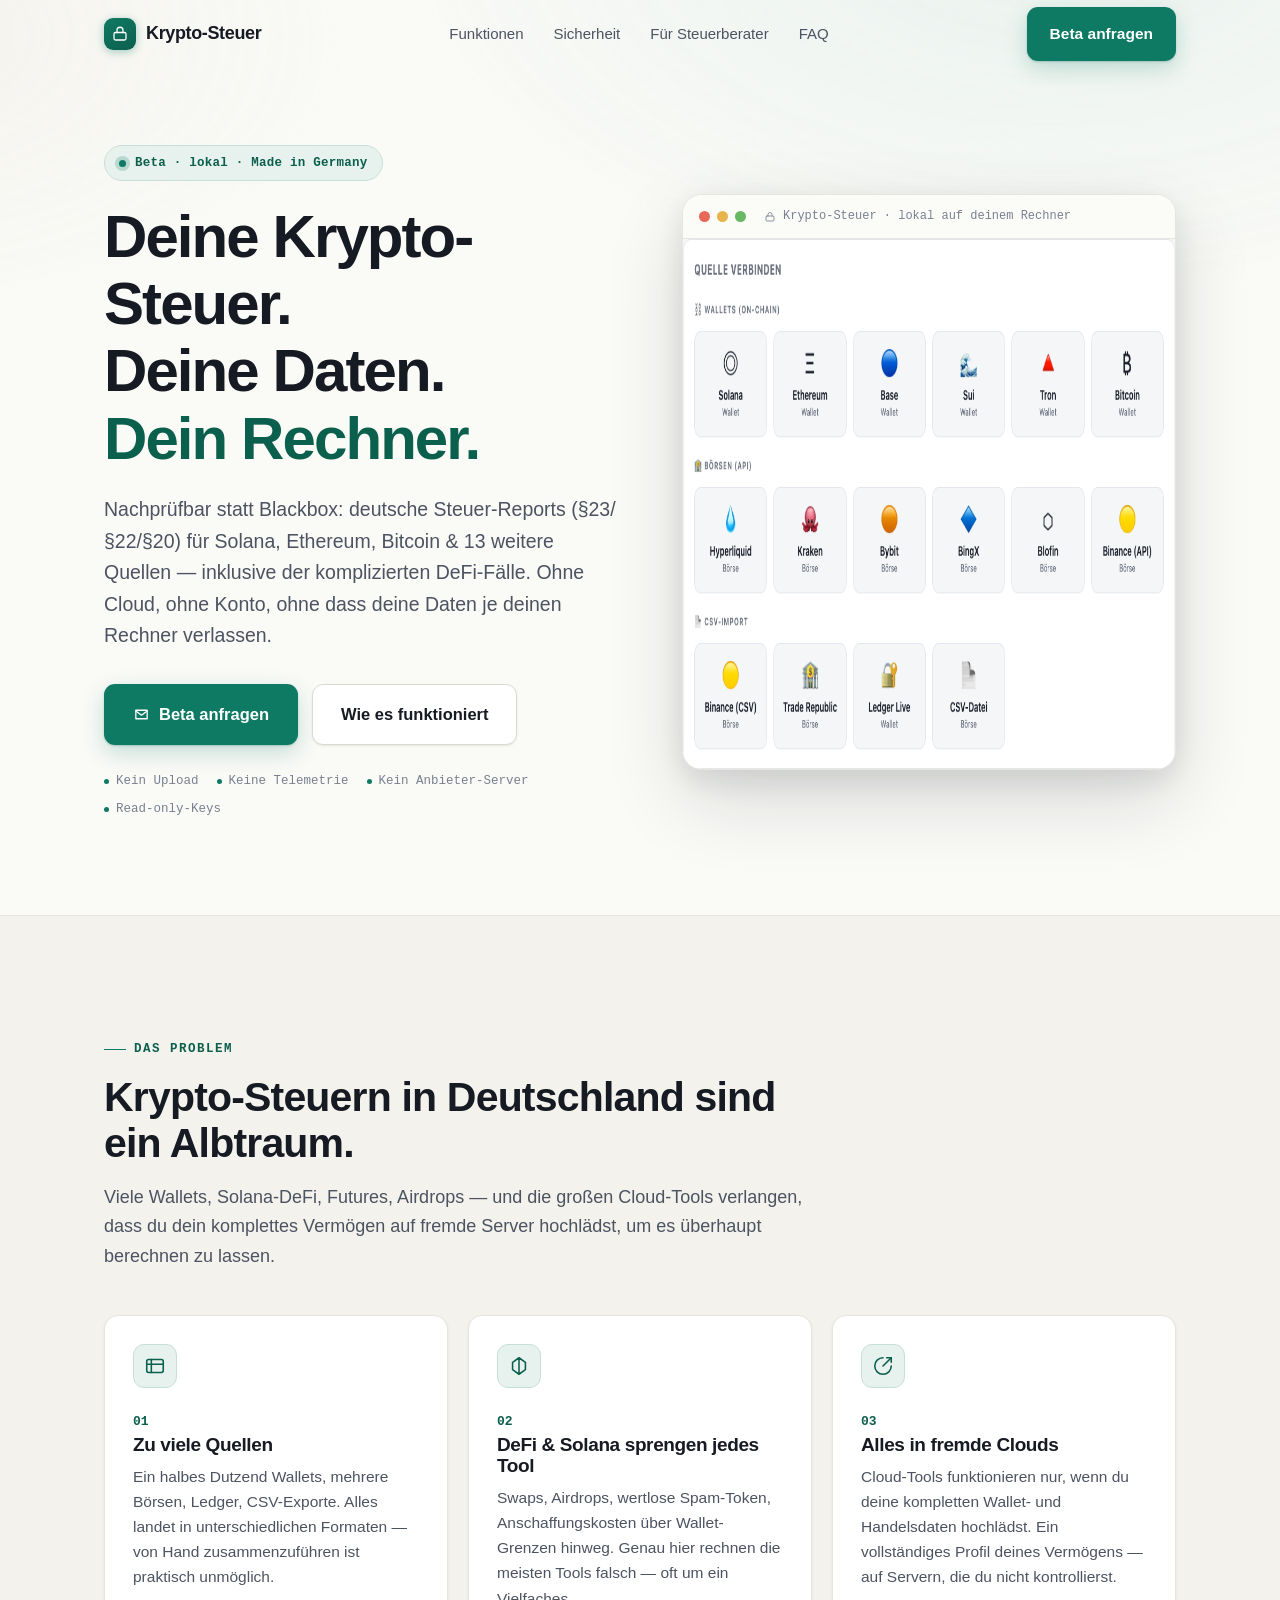
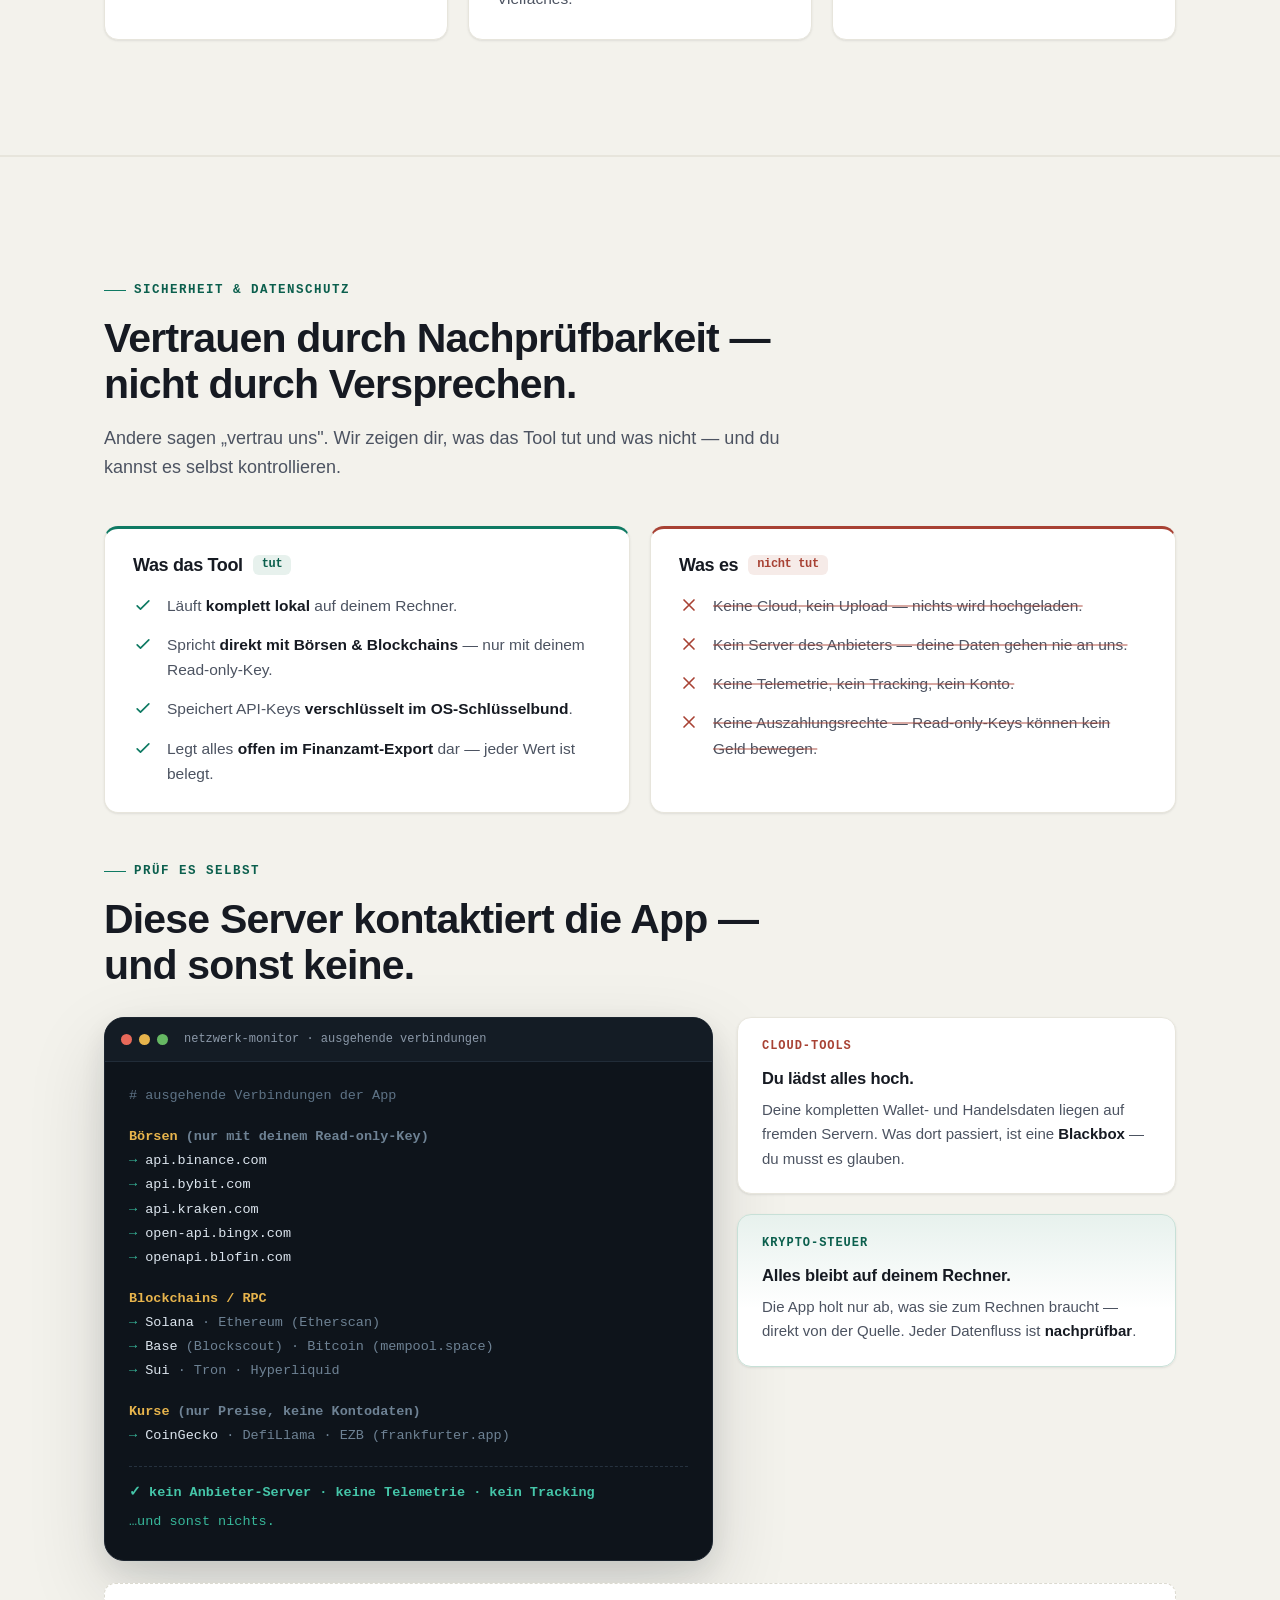
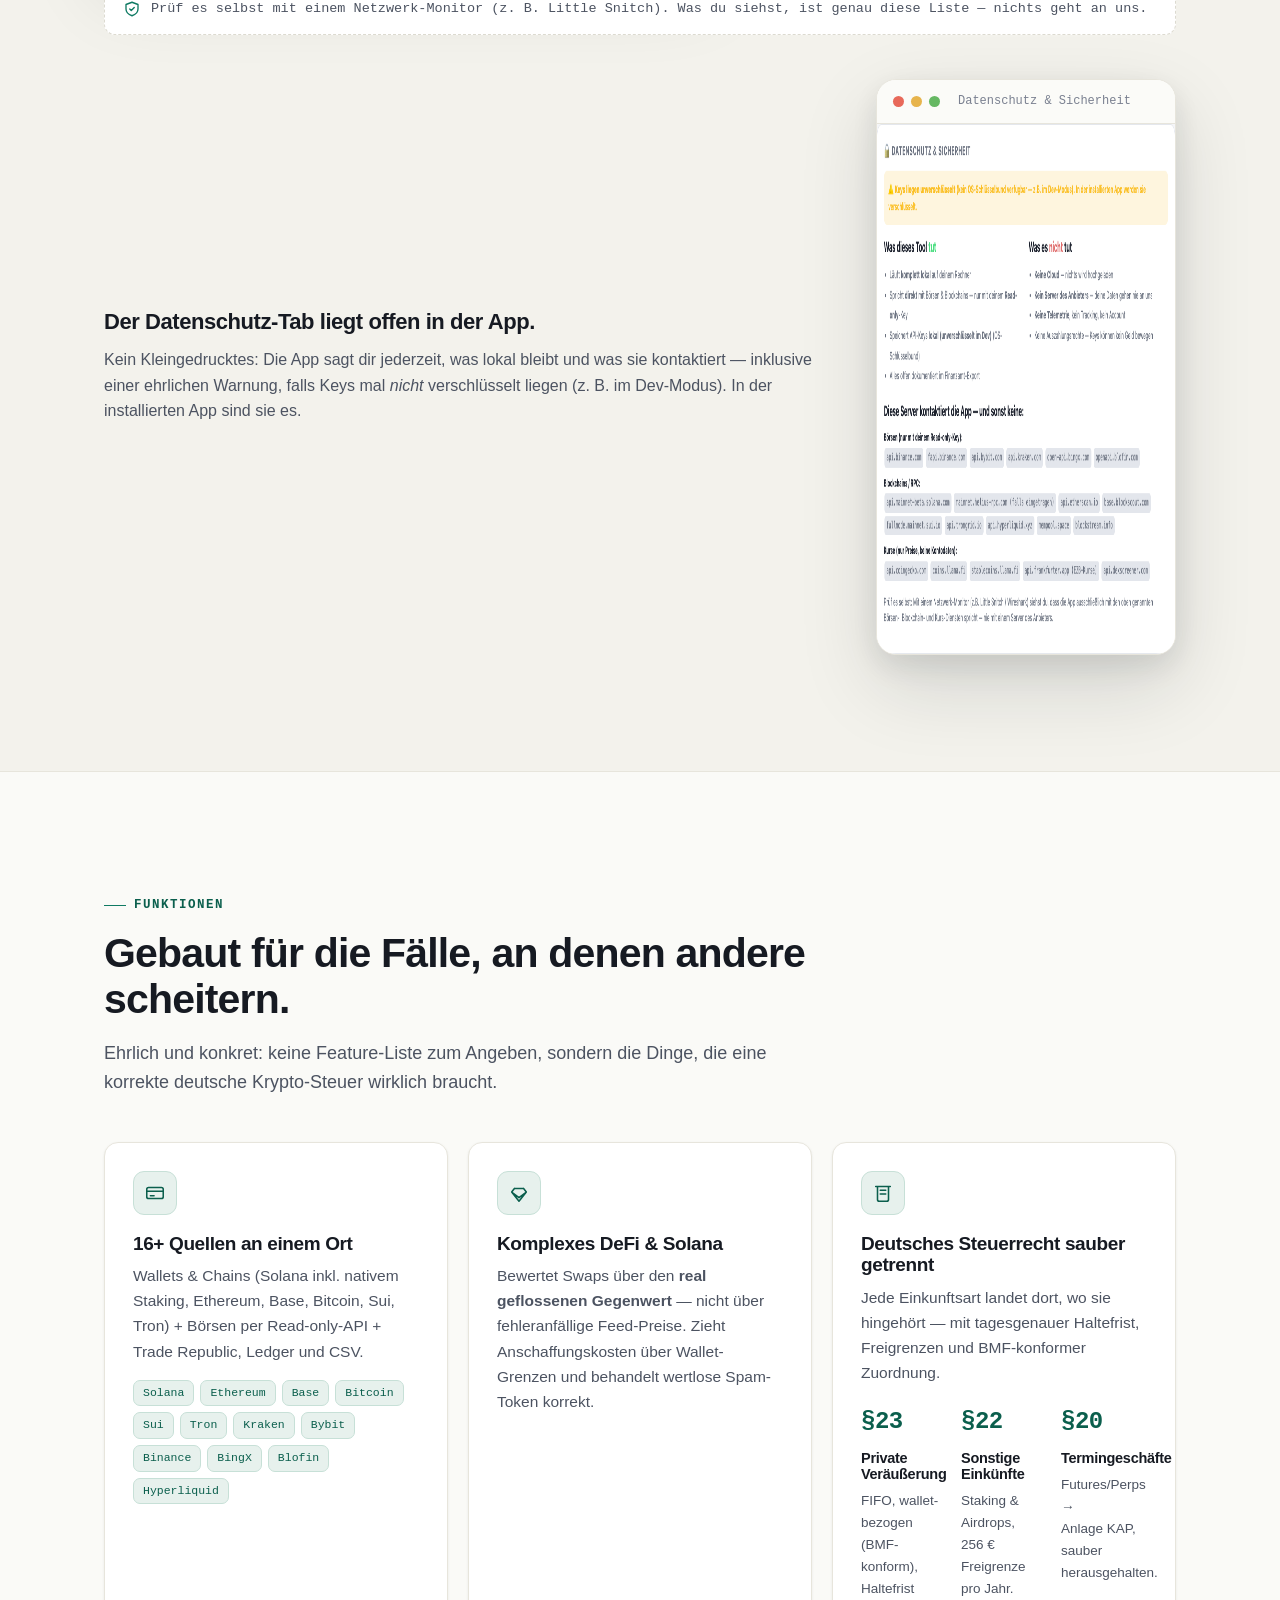
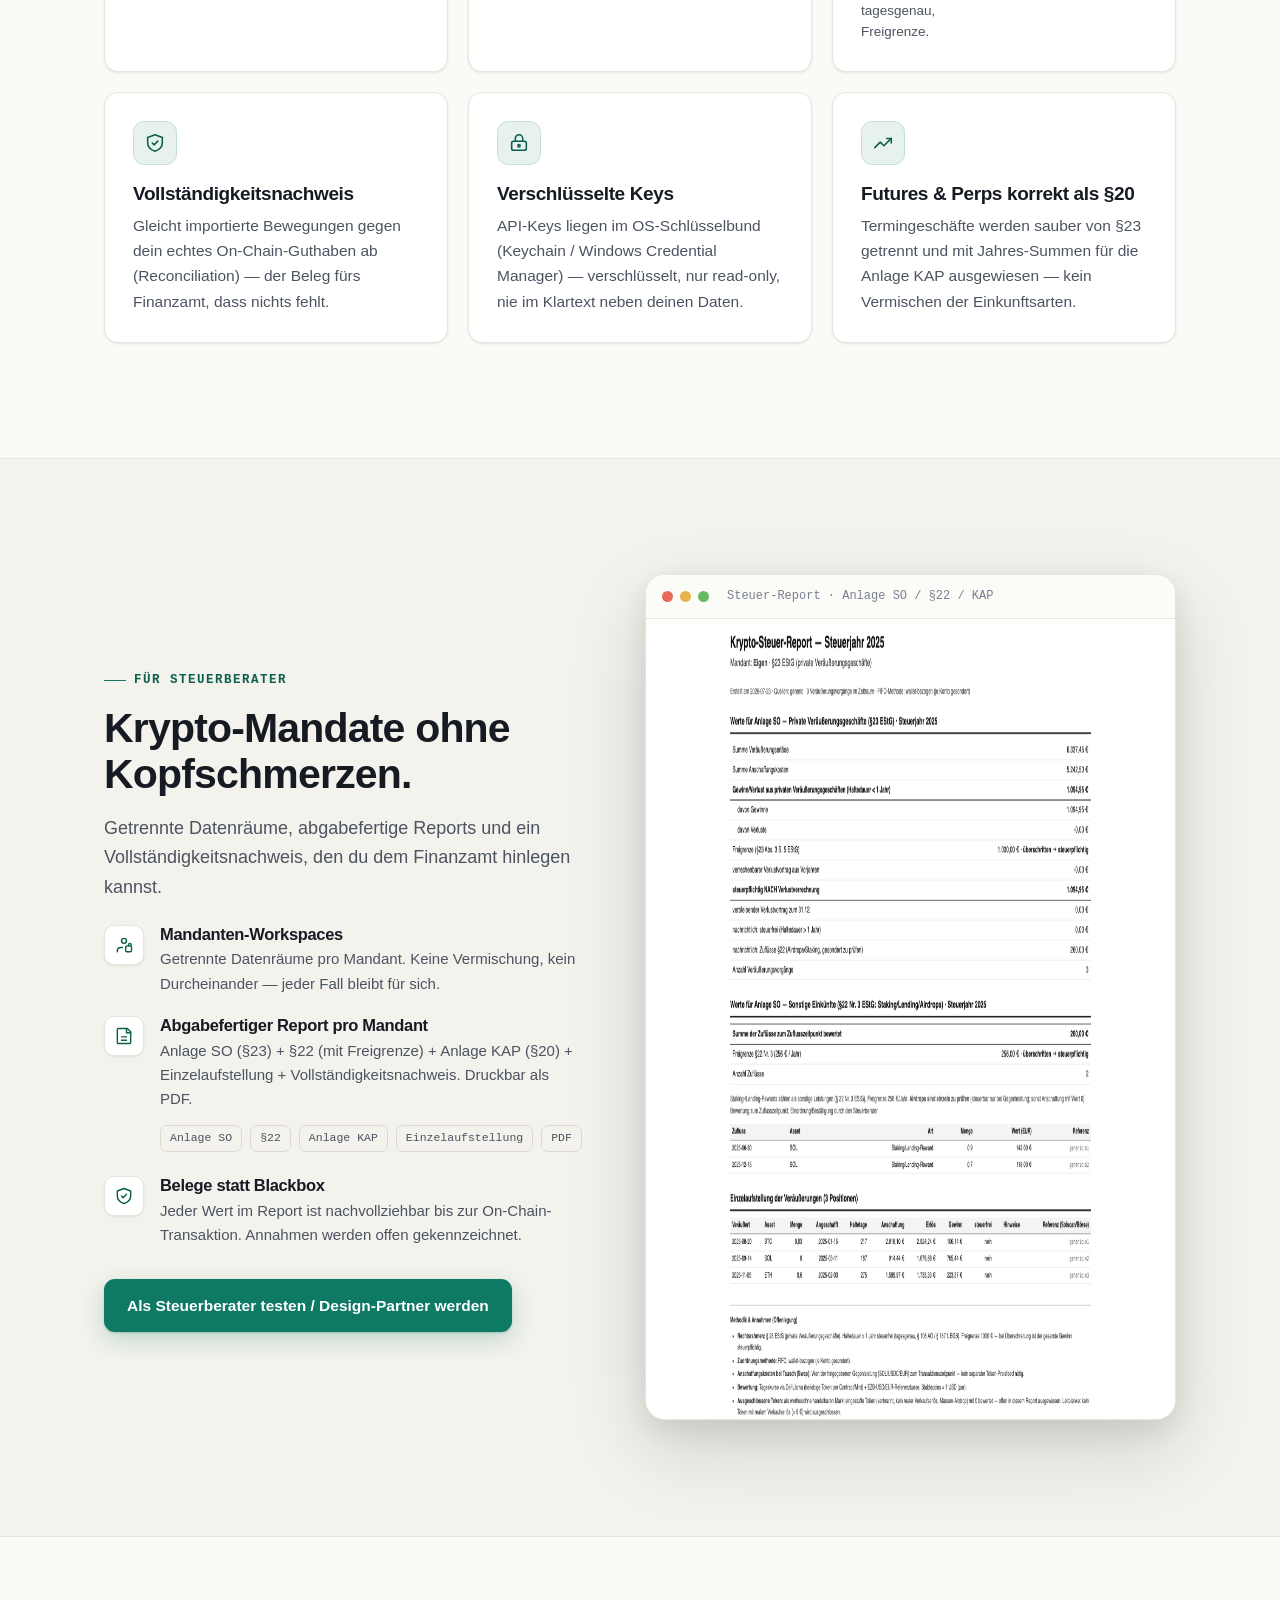
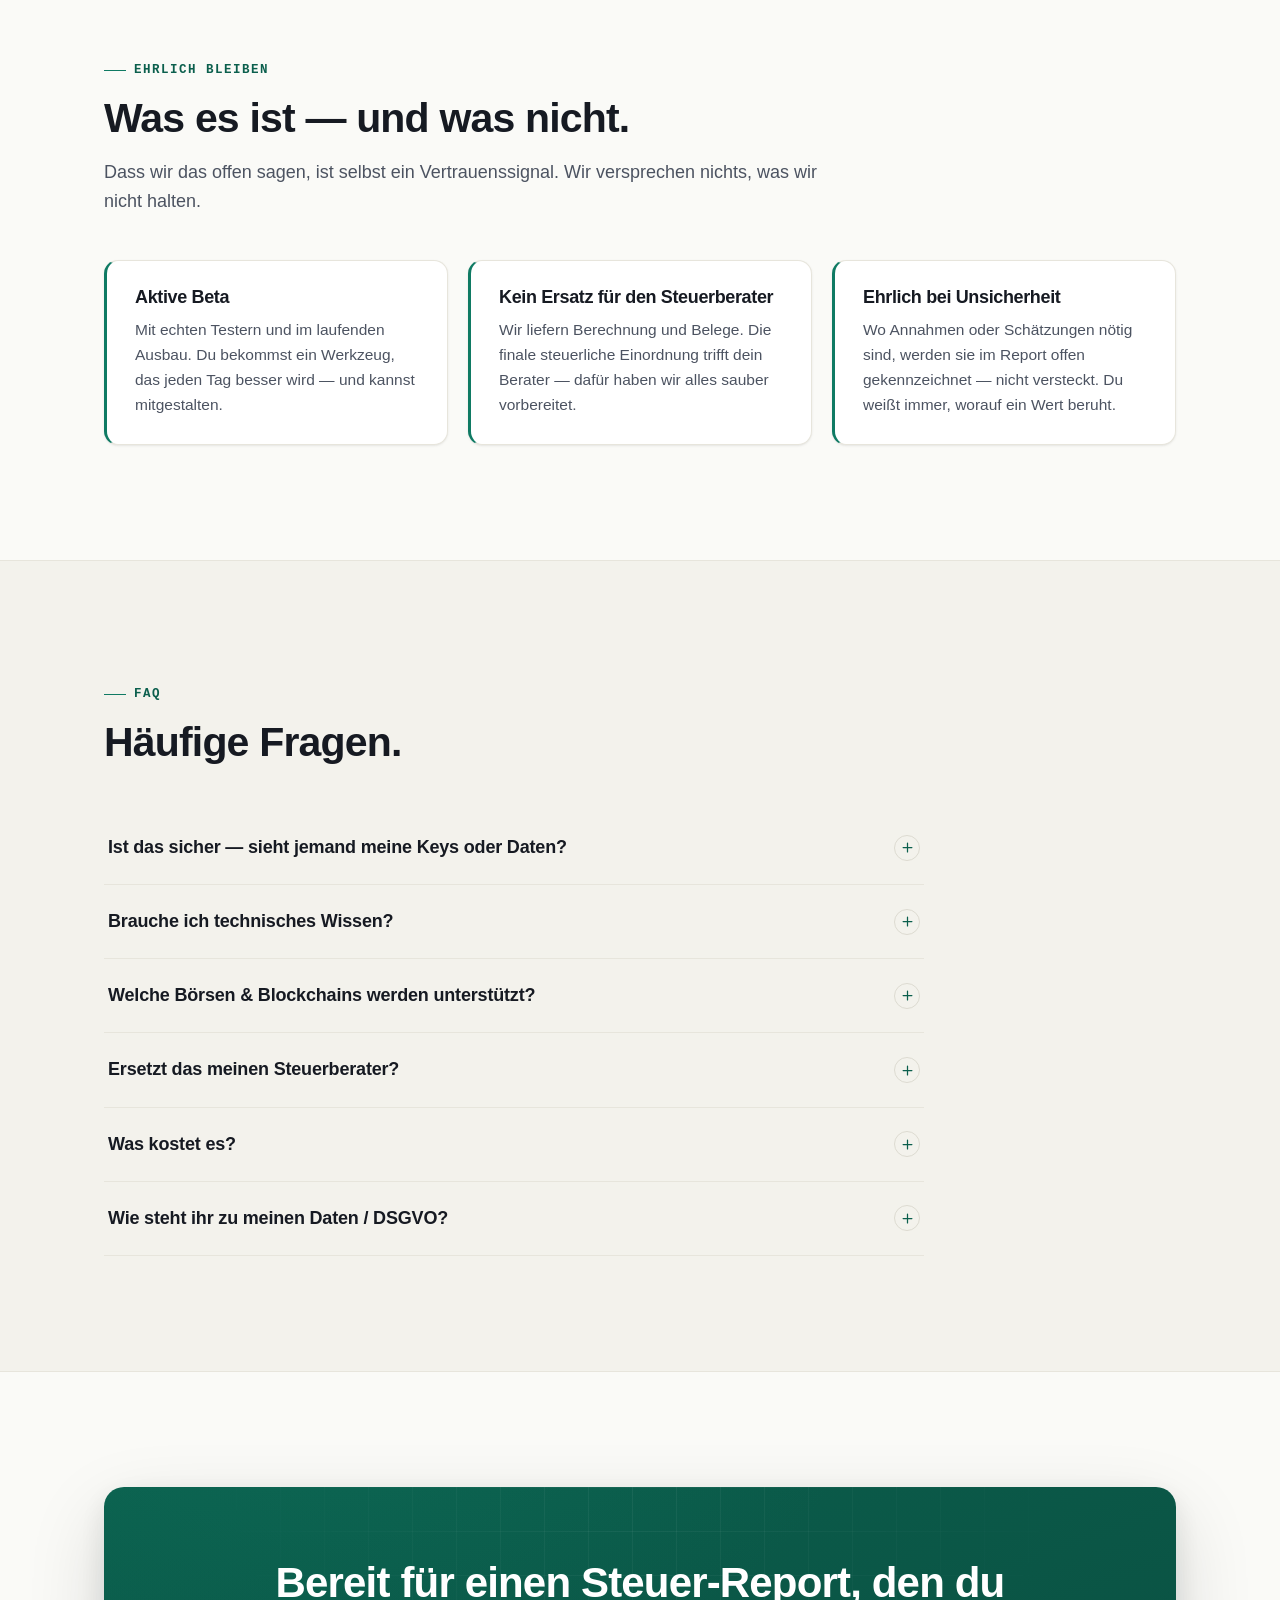
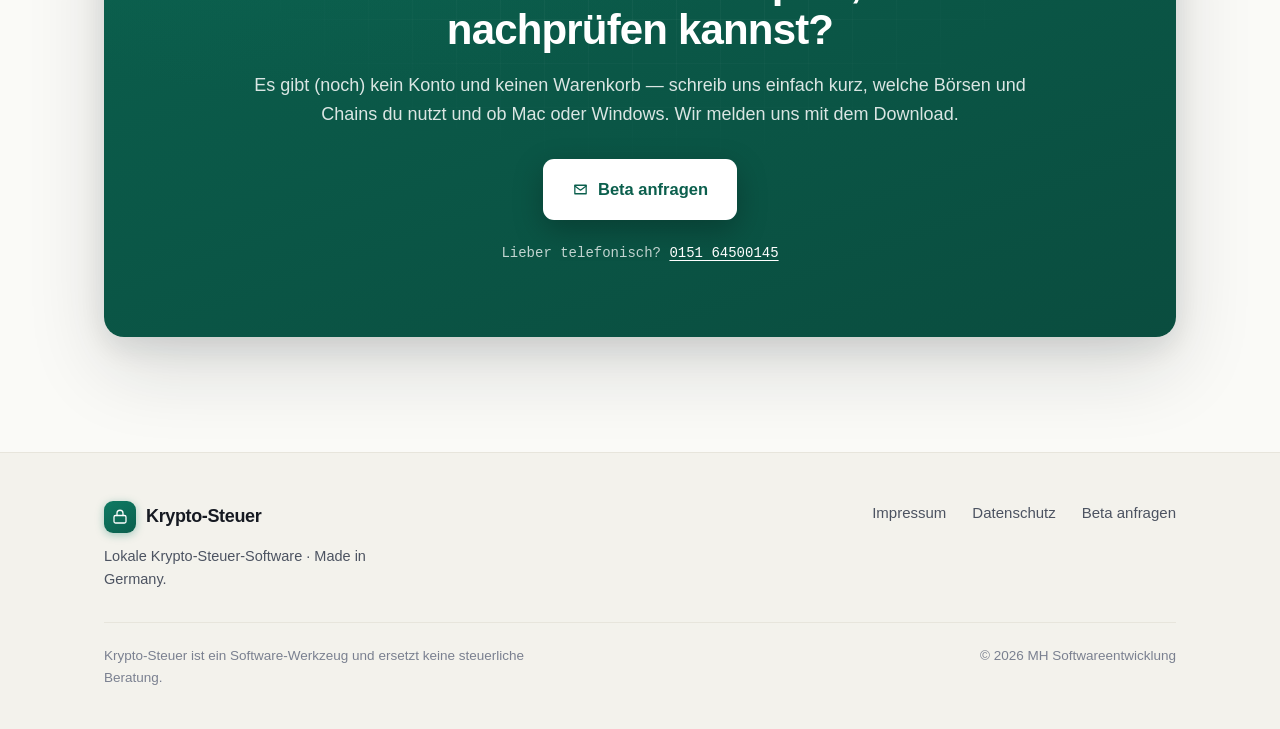
==== index.html @ 1109e45a "Domain, Rechtstexte, Copy und Screenshots finalisiert - Domain meine-kryptosteuer.de ueberall einget" ====
<!DOCTYPE html>
<!-- TODO: meine-kryptosteuer.de überall durch echte Domain ersetzen (canonical, og:url, sitemap.xml) -->
<html lang="de">
<head>
<meta charset="UTF-8">
<meta name="viewport" content="width=device-width, initial-scale=1">
<title>Krypto-Steuer – Lokale Krypto-Steuer-Software für Deutschland (§23/§22/§20)</title>
<meta name="description" content="Lokale Krypto-Steuer-Software für Deutschland: §23/§22/§20 EStG für Solana, Ethereum, Bitcoin & DeFi. Ohne Cloud, ohne Konto – deine Daten bleiben auf dem Rechner.">
<meta name="robots" content="index,follow">
<meta name="color-scheme" content="light dark">
<link rel="canonical" href="https://meine-kryptosteuer.de/">

<!-- Open Graph -->
<meta property="og:type" content="website">
<meta property="og:site_name" content="Krypto-Steuer">
<meta property="og:title" content="Krypto-Steuer – Lokale Krypto-Steuer-Software für Deutschland (§23/§22/§20)">
<meta property="og:description" content="Deutsche Krypto-Steuer-Reports (§23/§22/§20) für Solana, Ethereum, Bitcoin & DeFi – lokal auf deinem Rechner, ohne Cloud, ohne Konto, nachprüfbar.">
<meta property="og:locale" content="de_DE">
<meta property="og:url" content="https://meine-kryptosteuer.de/">
<meta property="og:image" content="https://meine-kryptosteuer.de/assets/og-image.png">
<meta property="og:image:width" content="1200">
<meta property="og:image:height" content="630">
<meta property="og:image:alt" content="Krypto-Steuer – lokale Krypto-Steuer-Software für Deutschland">

<!-- Twitter Card -->
<meta name="twitter:card" content="summary_large_image">
<meta name="twitter:title" content="Krypto-Steuer – Lokale Krypto-Steuer-Software für Deutschland (§23/§22/§20)">
<meta name="twitter:description" content="Deutsche Krypto-Steuer-Reports (§23/§22/§20) für Solana, Ethereum, Bitcoin & DeFi – lokal, ohne Cloud, ohne Konto, nachprüfbar.">
<meta name="twitter:image" content="https://meine-kryptosteuer.de/assets/og-image.png">

<link rel="stylesheet" href="assets/site.css">
<link rel="icon" href="data:image/svg+xml,%3Csvg xmlns='http://www.w3.org/2000/svg' viewBox='0 0 24 24'%3E%3Crect width='24' height='24' rx='6' fill='%230F7A63'/%3E%3Cpath d='M8 11V9a4 4 0 018 0v2m-9 0h10v6a1 1 0 01-1 1H8a1 1 0 01-1-1z' fill='none' stroke='white' stroke-width='1.6' stroke-linecap='round' stroke-linejoin='round'/%3E%3C/svg%3E">

<!-- JSON-LD: SoftwareApplication -->
<script type="application/ld+json">
{
  "@context": "https://schema.org",
  "@type": "SoftwareApplication",
  "name": "Krypto-Steuer",
  "applicationCategory": "FinanceApplication",
  "operatingSystem": "macOS, Windows",
  "description": "Lokale Krypto-Steuer-Software für Deutschland: erstellt Steuer-Reports nach §23/§22/§20 EStG für Solana, Ethereum, Bitcoin und weitere Quellen inklusive DeFi. Läuft komplett lokal, ohne Cloud und ohne Konto.",
  "offers": {
    "@type": "Offer",
    "price": "0",
    "priceCurrency": "EUR",
    "description": "Kostenlose Beta"
  },
  "featureList": [
    "16+ Quellen: Solana, Ethereum, Base, Bitcoin, Sui, Tron, Hyperliquid, Kraken, Bybit, Binance, BingX, Blofin, Trade Republic, Ledger, CSV",
    "Deutsche Steuer-Reports nach §23, §22 und §20 EStG",
    "Komplexes DeFi & Solana: Swaps über realen Gegenwert, Anschaffungskosten über Wallet-Grenzen",
    "Vollständigkeitsnachweis durch On-Chain-Reconciliation",
    "API-Keys verschlüsselt im OS-Schlüsselbund, nur Read-only",
    "Läuft komplett lokal, ohne Cloud, ohne Telemetrie, ohne Tracking"
  ]
}
</script>

<!-- JSON-LD: Organization -->
<script type="application/ld+json">
{
  "@context": "https://schema.org",
  "@type": "Organization",
  "name": "MH Softwareentwicklung",
  "url": "https://meine-kryptosteuer.de/",
  "founder": {
    "@type": "Person",
    "name": "Maik Hartmann-Erdt"
  },
  "address": {
    "@type": "PostalAddress",
    "streetAddress": "Am Kirchberg 7",
    "postalCode": "85293",
    "addressLocality": "Reichertshausen",
    "addressCountry": "DE"
  }
}
</script>

<!-- JSON-LD: FAQPage (spiegelt die sichtbaren FAQ) -->
<script type="application/ld+json">
{
  "@context": "https://schema.org",
  "@type": "FAQPage",
  "mainEntity": [
    {
      "@type": "Question",
      "name": "Ist das sicher — sieht jemand meine Keys oder Daten?",
      "acceptedAnswer": {
        "@type": "Answer",
        "text": "Nein. Alles läuft lokal auf deinem Rechner. API-Keys werden verschlüsselt im OS-Schlüsselbund gespeichert und sind read-only — sie können kein Geld bewegen. Es gibt keinen Anbieter-Server, an den etwas ginge. Du kannst das jederzeit mit einem Netzwerk-Monitor selbst überprüfen."
      }
    },
    {
      "@type": "Question",
      "name": "Brauche ich technisches Wissen?",
      "acceptedAnswer": {
        "@type": "Answer",
        "text": "Nein. Du trägst deine Wallet-Adresse bzw. einen Read-only-API-Key ein — den Rest macht die App: importieren, zuordnen, den deutschen Report berechnen."
      }
    },
    {
      "@type": "Question",
      "name": "Welche Börsen & Blockchains werden unterstützt?",
      "acceptedAnswer": {
        "@type": "Answer",
        "text": "Blockchains: Solana (inkl. nativem Staking), Ethereum, Base, Bitcoin, Sui, Tron, Hyperliquid. Börsen (read-only API): Kraken, Bybit, Binance, BingX, Blofin, Hyperliquid. Dazu Trade Republic, Ledger und CSV-Import. Kurse: CoinGecko, DefiLlama, EZB."
      }
    },
    {
      "@type": "Question",
      "name": "Ersetzt das meinen Steuerberater?",
      "acceptedAnswer": {
        "@type": "Answer",
        "text": "Nein. Krypto-Steuer liefert die Berechnung und die Belege dafür. Die finale steuerliche Einordnung trifft dein Steuerberater — die Reports sind so aufbereitet, dass er direkt damit arbeiten kann."
      }
    },
    {
      "@type": "Question",
      "name": "Was kostet es?",
      "acceptedAnswer": {
        "@type": "Answer",
        "text": "Aktuell ist es eine kostenlose Beta für Tester. Ein faires Preismodell folgt — Beta-Tester informieren wir rechtzeitig und fair."
      }
    },
    {
      "@type": "Question",
      "name": "Wie steht ihr zu meinen Daten / DSGVO?",
      "acceptedAnswer": {
        "@type": "Answer",
        "text": "Deine Daten bleiben lokal — es gibt keinen Upload. Auch diese Website ist bewusst datensparsam: keine Cookies, keine externen Schriften/Skripte, kein Tracking. Details in der Datenschutzerklärung."
      }
    }
  ]
}
</script>
</head>
<body>

<!-- ===================== NAV ===================== -->
<header class="nav" id="top">
  <div class="wrap nav-inner">
    <a class="brand" href="#top" aria-label="Krypto-Steuer Startseite">
      <span class="brand-mark" aria-hidden="true">
        <svg viewBox="0 0 24 24" fill="none" stroke="currentColor" stroke-width="1.7" stroke-linecap="round" stroke-linejoin="round"><rect x="4" y="10" width="16" height="10" rx="2"/><path d="M8 10V7a4 4 0 0 1 8 0v3"/></svg>
      </span>
      Krypto-Steuer
    </a>

    <nav aria-label="Hauptnavigation">
      <ul class="nav-links">
        <li><a href="#funktionen">Funktionen</a></li>
        <li><a href="#sicherheit">Sicherheit</a></li>
        <li><a href="#steuerberater">Für Steuerberater</a></li>
        <li><a href="#faq">FAQ</a></li>
      </ul>
    </nav>

    <a class="btn btn-primary nav-cta desk" href="#kontakt">Beta anfragen</a>

    <button class="nav-toggle" aria-label="Menü öffnen" aria-expanded="false" aria-controls="mobileMenu">
      <svg viewBox="0 0 24 24" fill="none" stroke="currentColor" stroke-width="2" stroke-linecap="round"><path d="M4 7h16M4 12h16M4 17h16"/></svg>
    </button>
  </div>
  <div class="mobile-menu" id="mobileMenu">
    <ul>
      <li><a href="#funktionen">Funktionen</a></li>
      <li><a href="#sicherheit">Sicherheit</a></li>
      <li><a href="#steuerberater">Für Steuerberater</a></li>
      <li><a href="#faq">FAQ</a></li>
      <li><a class="btn btn-primary" href="#kontakt">Beta anfragen</a></li>
    </ul>
  </div>
</header>

<main>

<!-- ===================== HERO ===================== -->
<section class="hero wrap">
  <div class="hero-grid">
    <div class="hero-copy">
      <span class="badge reveal"><span class="dot" aria-hidden="true"></span>Beta · lokal · Made in Germany</span>
      <h1 class="reveal" data-delay="1">Deine Krypto-Steuer. <br class="br-hero">Deine Daten. <br class="br-hero"><span class="accent">Dein Rechner.</span></h1>
      <p class="hero-sub reveal" data-delay="2">Nachprüfbar statt Blackbox: deutsche Steuer-Reports (§23/§22/§20) für Solana, Ethereum, Bitcoin &amp; 13 weitere Quellen — inklusive der komplizierten DeFi-Fälle. Ohne Cloud, ohne Konto, ohne dass deine Daten je deinen Rechner verlassen.</p>
      <div class="hero-cta reveal" data-delay="3">
        <a class="btn btn-primary btn-lg" href="#kontakt">
          <svg viewBox="0 0 24 24" fill="none" stroke="currentColor" stroke-width="1.8" stroke-linecap="round" stroke-linejoin="round"><path d="M4 6h16v12H4z"/><path d="m4 7 8 6 8-6"/></svg>
          Beta anfragen
        </a>
        <a class="btn btn-ghost btn-lg" href="#sicherheit">Wie es funktioniert</a>
      </div>
      <div class="trust-line reveal" data-delay="4">
        <span>Kein Upload</span>
        <span>Keine Telemetrie</span>
        <span>Kein Anbieter-Server</span>
        <span>Read-only-Keys</span>
      </div>
    </div>

    <div class="reveal" data-delay="2">
      <figure class="window hero-window" style="margin:0">
        <div class="window-bar">
          <span class="lights" aria-hidden="true"><i></i><i></i><i></i></span>
          <span class="window-title">
            <svg viewBox="0 0 24 24" fill="none" stroke="currentColor" stroke-width="1.7" stroke-linecap="round" stroke-linejoin="round"><rect x="4" y="10" width="16" height="10" rx="2"/><path d="M8 10V7a4 4 0 0 1 8 0v3"/></svg>
            Krypto-Steuer · lokal auf deinem Rechner
          </span>
        </div>
        <div class="window-body">
          <img src="assets/quellen.png" alt="Screenshot der App: Quellen verbinden — Wallets (Solana, Ethereum, Base, Sui, Tron, Bitcoin) und Börsen per read-only API." loading="eager" width="1280" height="530">
        </div>
      </figure>
    </div>
  </div>
</section>

<!-- ===================== PROBLEM ===================== -->
<section class="problem section-pad">
  <div class="wrap">
    <div class="section-head reveal">
      <span class="eyebrow">Das Problem</span>
      <h2>Krypto-Steuern in Deutschland sind ein Albtraum.</h2>
      <p>Viele Wallets, Solana-DeFi, Futures, Airdrops — und die großen Cloud-Tools verlangen, dass du dein komplettes Vermögen auf fremde Server hochlädst, um es überhaupt berechnen zu lassen.</p>
    </div>
    <div class="grid grid-3">
      <article class="card reveal" data-delay="1">
        <div class="card-icon" aria-hidden="true">
          <svg viewBox="0 0 24 24" fill="none" stroke="currentColor" stroke-width="1.7" stroke-linecap="round" stroke-linejoin="round"><rect x="3" y="5" width="18" height="14" rx="2"/><path d="M3 10h18M8 5v14"/></svg>
        </div>
        <span class="num-badge">01</span>
        <h3>Zu viele Quellen</h3>
        <p>Ein halbes Dutzend Wallets, mehrere Börsen, Ledger, CSV-Exporte. Alles landet in unterschiedlichen Formaten — von Hand zusammenzuführen ist praktisch unmöglich.</p>
      </article>
      <article class="card reveal" data-delay="2">
        <div class="card-icon" aria-hidden="true">
          <svg viewBox="0 0 24 24" fill="none" stroke="currentColor" stroke-width="1.7" stroke-linecap="round" stroke-linejoin="round"><path d="M12 3v18M5 8l7-5 7 5M5 8v8l7 5 7-5V8"/></svg>
        </div>
        <span class="num-badge">02</span>
        <h3>DeFi &amp; Solana sprengen jedes Tool</h3>
        <p>Swaps, Airdrops, wertlose Spam-Token, Anschaffungskosten über Wallet-Grenzen hinweg. Genau hier rechnen die meisten Tools falsch — oft um ein Vielfaches.</p>
      </article>
      <article class="card reveal" data-delay="3">
        <div class="card-icon" aria-hidden="true">
          <svg viewBox="0 0 24 24" fill="none" stroke="currentColor" stroke-width="1.7" stroke-linecap="round" stroke-linejoin="round"><path d="M12 3a9 9 0 1 0 9 9"/><path d="M21 3 12 12"/><path d="M16 3h5v5"/></svg>
        </div>
        <span class="num-badge">03</span>
        <h3>Alles in fremde Clouds</h3>
        <p>Cloud-Tools funktionieren nur, wenn du deine kompletten Wallet- und Handelsdaten hochlädst. Ein vollständiges Profil deines Vermögens — auf Servern, die du nicht kontrollierst.</p>
      </article>
    </div>
  </div>
</section>

<!-- ===================== SICHERHEIT (CORE) ===================== -->
<section class="security section-pad" id="sicherheit">
  <div class="wrap">
    <div class="section-head reveal">
      <span class="eyebrow">Sicherheit &amp; Datenschutz</span>
      <h2>Vertrauen durch Nachprüfbarkeit — nicht durch Versprechen.</h2>
      <p>Andere sagen „vertrau uns". Wir zeigen dir, was das Tool tut und was nicht — und du kannst es selbst kontrollieren.</p>
    </div>

    <!-- TUT / TUT NICHT -->
    <div class="tut-grid">
      <div class="tut-col does reveal" data-delay="1">
        <h3>Was das Tool <span class="tag">tut</span></h3>
        <ul class="tut-list">
          <li>
            <svg viewBox="0 0 24 24" fill="none" stroke="currentColor" stroke-width="2" stroke-linecap="round" stroke-linejoin="round"><path d="m5 13 4 4L19 7"/></svg>
            <span class="txt">Läuft <strong>komplett lokal</strong> auf deinem Rechner.</span>
          </li>
          <li>
            <svg viewBox="0 0 24 24" fill="none" stroke="currentColor" stroke-width="2" stroke-linecap="round" stroke-linejoin="round"><path d="m5 13 4 4L19 7"/></svg>
            <span class="txt">Spricht <strong>direkt mit Börsen &amp; Blockchains</strong> — nur mit deinem Read-only-Key.</span>
          </li>
          <li>
            <svg viewBox="0 0 24 24" fill="none" stroke="currentColor" stroke-width="2" stroke-linecap="round" stroke-linejoin="round"><path d="m5 13 4 4L19 7"/></svg>
            <span class="txt">Speichert API-Keys <strong>verschlüsselt im OS-Schlüsselbund</strong>.</span>
          </li>
          <li>
            <svg viewBox="0 0 24 24" fill="none" stroke="currentColor" stroke-width="2" stroke-linecap="round" stroke-linejoin="round"><path d="m5 13 4 4L19 7"/></svg>
            <span class="txt">Legt alles <strong>offen im Finanzamt-Export</strong> dar — jeder Wert ist belegt.</span>
          </li>
        </ul>
      </div>

      <div class="tut-col doesnt reveal" data-delay="2">
        <h3>Was es <span class="tag">nicht tut</span></h3>
        <ul class="tut-list">
          <li>
            <svg viewBox="0 0 24 24" fill="none" stroke="currentColor" stroke-width="2" stroke-linecap="round" stroke-linejoin="round"><path d="M6 6l12 12M18 6 6 18"/></svg>
            <span class="txt">Keine Cloud, kein Upload — nichts wird hochgeladen.</span>
          </li>
          <li>
            <svg viewBox="0 0 24 24" fill="none" stroke="currentColor" stroke-width="2" stroke-linecap="round" stroke-linejoin="round"><path d="M6 6l12 12M18 6 6 18"/></svg>
            <span class="txt">Kein Server des Anbieters — deine Daten gehen nie an uns.</span>
          </li>
          <li>
            <svg viewBox="0 0 24 24" fill="none" stroke="currentColor" stroke-width="2" stroke-linecap="round" stroke-linejoin="round"><path d="M6 6l12 12M18 6 6 18"/></svg>
            <span class="txt">Keine Telemetrie, kein Tracking, kein Konto.</span>
          </li>
          <li>
            <svg viewBox="0 0 24 24" fill="none" stroke="currentColor" stroke-width="2" stroke-linecap="round" stroke-linejoin="round"><path d="M6 6l12 12M18 6 6 18"/></svg>
            <span class="txt">Keine Auszahlungsrechte — Read-only-Keys können kein Geld bewegen.</span>
          </li>
        </ul>
      </div>
    </div>

    <!-- MEMORABLE ELEMENT: terminal + comparison -->
    <div class="section-head reveal" style="margin-bottom:28px; margin-top:8px">
      <span class="eyebrow">Prüf es selbst</span>
      <h2>Diese Server kontaktiert die App — und sonst keine.</h2>
    </div>

    <div class="verify-grid">
      <div class="terminal reveal" data-delay="1" role="img" aria-label="Liste aller Hosts, mit denen die App kommuniziert: Börsen mit Read-only-Key, Blockchains und Kurs-Dienste — und kein Anbieter-Server.">
        <div class="terminal-bar">
          <span class="lights" aria-hidden="true"><i></i><i></i><i></i></span>
          <span class="ttitle">netzwerk-monitor · ausgehende verbindungen</span>
        </div>
        <div class="terminal-body" aria-hidden="true">
          <span class="term-comment"># ausgehende Verbindungen der App</span>
          <span class="term-group">Börsen <span class="term-note">(nur mit deinem Read-only-Key)</span></span>
          <span class="term-line"><span class="term-prompt">→</span> <span class="term-host">api.binance.com</span></span>
          <span class="term-line"><span class="term-prompt">→</span> <span class="term-host">api.bybit.com</span></span>
          <span class="term-line"><span class="term-prompt">→</span> <span class="term-host">api.kraken.com</span></span>
          <span class="term-line"><span class="term-prompt">→</span> <span class="term-host">open-api.bingx.com</span></span>
          <span class="term-line"><span class="term-prompt">→</span> <span class="term-host">openapi.blofin.com</span></span>
          <span class="term-group">Blockchains / RPC</span>
          <span class="term-line"><span class="term-prompt">→</span> <span class="term-host">Solana</span> <span class="term-note">· Ethereum (Etherscan)</span></span>
          <span class="term-line"><span class="term-prompt">→</span> <span class="term-host">Base</span> <span class="term-note">(Blockscout) · Bitcoin (mempool.space)</span></span>
          <span class="term-line"><span class="term-prompt">→</span> <span class="term-host">Sui</span> <span class="term-note">· Tron · Hyperliquid</span></span>
          <span class="term-group">Kurse <span class="term-note">(nur Preise, keine Kontodaten)</span></span>
          <span class="term-line"><span class="term-prompt">→</span> <span class="term-host">CoinGecko</span> <span class="term-note">· DefiLlama · EZB (frankfurter.app)</span></span>
          <span class="term-none"><strong>✓ kein Anbieter-Server · keine Telemetrie · kein Tracking</strong>…und sonst nichts.</span>
        </div>
      </div>

      <div class="verify-side">
        <div class="compare cloud reveal" data-delay="2">
          <h4>Cloud-Tools</h4>
          <p class="lead">Du lädst alles hoch.</p>
          <p>Deine kompletten Wallet- und Handelsdaten liegen auf fremden Servern. Was dort passiert, ist eine <strong>Blackbox</strong> — du musst es glauben.</p>
        </div>
        <div class="compare local reveal" data-delay="3">
          <h4>Krypto-Steuer</h4>
          <p class="lead">Alles bleibt auf deinem Rechner.</p>
          <p>Die App holt nur ab, was sie zum Rechnen braucht — direkt von der Quelle. Jeder Datenfluss ist <strong>nachprüfbar</strong>.</p>
        </div>
      </div>
    </div>

    <div class="verify-foot reveal">
      <svg viewBox="0 0 24 24" fill="none" stroke="currentColor" stroke-width="1.8" stroke-linecap="round" stroke-linejoin="round"><path d="M12 3 4 6v6c0 5 3.5 7.5 8 9 4.5-1.5 8-4 8-9V6z"/><path d="m9 12 2 2 4-4"/></svg>
      <span>Prüf es selbst mit einem Netzwerk-Monitor (z.&nbsp;B. Little Snitch). Was du siehst, ist genau diese Liste — nichts geht an uns.</span>
    </div>

    <!-- Embedded proof -->
    <div class="proof">
      <div class="caption reveal">
        <h3>Der Datenschutz-Tab liegt offen in der App.</h3>
        <p>Kein Kleingedrucktes: Die App sagt dir jederzeit, was lokal bleibt und was sie kontaktiert — inklusive einer ehrlichen Warnung, falls Keys mal <em>nicht</em> verschlüsselt liegen (z.&nbsp;B. im Dev-Modus). In der installierten App sind sie es.</p>
      </div>
      <figure class="window frame reveal" data-delay="1" style="margin:0">
        <div class="window-bar">
          <span class="lights" aria-hidden="true"><i></i><i></i><i></i></span>
          <span class="window-title">Datenschutz &amp; Sicherheit</span>
        </div>
        <div class="window-body">
          <img src="assets/datenschutz.png" alt="Screenshot des Datenschutz-Tabs der App: Was das Tool tut und was es nicht tut, plus Liste der kontaktierten Server." loading="lazy" width="1280" height="530">
        </div>
      </figure>
    </div>
  </div>
</section>

<!-- ===================== FUNKTIONEN ===================== -->
<section class="section-pad" id="funktionen">
  <div class="wrap">
    <div class="section-head reveal">
      <span class="eyebrow">Funktionen</span>
      <h2>Gebaut für die Fälle, an denen andere scheitern.</h2>
      <p>Ehrlich und konkret: keine Feature-Liste zum Angeben, sondern die Dinge, die eine korrekte deutsche Krypto-Steuer wirklich braucht.</p>
    </div>

    <div class="grid feature-grid">
      <article class="card feature-card reveal" data-delay="1">
        <div class="card-icon" aria-hidden="true">
          <svg viewBox="0 0 24 24" fill="none" stroke="currentColor" stroke-width="1.7" stroke-linecap="round" stroke-linejoin="round"><rect x="3" y="6" width="18" height="12" rx="2"/><path d="M3 10h18M7 15h4"/></svg>
        </div>
        <h3>16+ Quellen an einem Ort</h3>
        <p>Wallets &amp; Chains (Solana inkl. nativem Staking, Ethereum, Base, Bitcoin, Sui, Tron) + Börsen per Read-only-API + Trade Republic, Ledger und CSV.</p>
        <div class="tags">
          <span class="chip">Solana</span><span class="chip">Ethereum</span><span class="chip">Base</span><span class="chip">Bitcoin</span><span class="chip">Sui</span><span class="chip">Tron</span>
          <span class="chip">Kraken</span><span class="chip">Bybit</span><span class="chip">Binance</span><span class="chip">BingX</span><span class="chip">Blofin</span><span class="chip">Hyperliquid</span>
        </div>
      </article>

      <article class="card feature-card reveal" data-delay="2">
        <div class="card-icon" aria-hidden="true">
          <svg viewBox="0 0 24 24" fill="none" stroke="currentColor" stroke-width="1.7" stroke-linecap="round" stroke-linejoin="round"><path d="M7 7h10M7 7l-3 4 8 6 8-6-3-4M4 11l8 10 8-10"/></svg>
        </div>
        <h3>Komplexes DeFi &amp; Solana</h3>
        <p>Bewertet Swaps über den <strong>real geflossenen Gegenwert</strong> — nicht über fehleranfällige Feed-Preise. Zieht Anschaffungskosten über Wallet-Grenzen und behandelt wertlose Spam-Token korrekt.</p>
      </article>

      <article class="card feature-card reveal" data-delay="3">
        <div class="card-icon" aria-hidden="true">
          <svg viewBox="0 0 24 24" fill="none" stroke="currentColor" stroke-width="1.7" stroke-linecap="round" stroke-linejoin="round"><path d="M4 5h16M6 5v14a2 2 0 0 0 2 2h8a2 2 0 0 0 2-2V5M9 9h6M9 13h6"/></svg>
        </div>
        <h3>Deutsches Steuerrecht sauber getrennt</h3>
        <p>Jede Einkunftsart landet dort, wo sie hingehört — mit tagesgenauer Haltefrist, Freigrenzen und BMF-konformer Zuordnung.</p>
        <div class="law-grid grid" style="margin-top:18px; gap:14px">
          <div class="law-card"><div class="para">§23</div><h4>Private Veräußerung</h4><p>FIFO, wallet-bezogen (BMF-konform), Haltefrist tagesgenau, Freigrenze.</p></div>
          <div class="law-card"><div class="para">§22</div><h4>Sonstige Einkünfte</h4><p>Staking &amp; Airdrops, 256&nbsp;€ Freigrenze pro Jahr.</p></div>
          <div class="law-card"><div class="para">§20</div><h4>Termingeschäfte</h4><p>Futures/Perps → Anlage&nbsp;KAP, sauber herausgehalten.</p></div>
        </div>
      </article>

      <article class="card feature-card reveal" data-delay="1">
        <div class="card-icon" aria-hidden="true">
          <svg viewBox="0 0 24 24" fill="none" stroke="currentColor" stroke-width="1.7" stroke-linecap="round" stroke-linejoin="round"><path d="M12 3 4 6v6c0 5 3.5 7.5 8 9 4.5-1.5 8-4 8-9V6z"/><path d="m9 12 2 2 4-4"/></svg>
        </div>
        <h3>Vollständigkeitsnachweis</h3>
        <p>Gleicht importierte Bewegungen gegen dein echtes On-Chain-Guthaben ab (Reconciliation) — der Beleg fürs Finanzamt, dass nichts fehlt.</p>
      </article>

      <article class="card feature-card reveal" data-delay="2">
        <div class="card-icon" aria-hidden="true">
          <svg viewBox="0 0 24 24" fill="none" stroke="currentColor" stroke-width="1.7" stroke-linecap="round" stroke-linejoin="round"><rect x="4" y="10" width="16" height="10" rx="2"/><path d="M8 10V7a4 4 0 0 1 8 0v3"/><circle cx="12" cy="15" r="1.3"/></svg>
        </div>
        <h3>Verschlüsselte Keys</h3>
        <p>API-Keys liegen im OS-Schlüsselbund (Keychain / Windows Credential Manager) — verschlüsselt, nur read-only, nie im Klartext neben deinen Daten.</p>
      </article>

      <article class="card feature-card reveal" data-delay="3">
        <div class="card-icon" aria-hidden="true">
          <svg viewBox="0 0 24 24" fill="none" stroke="currentColor" stroke-width="1.7" stroke-linecap="round" stroke-linejoin="round"><path d="M3 17l6-6 4 4 8-8"/><path d="M21 7v5m0-5h-5"/></svg>
        </div>
        <h3>Futures &amp; Perps korrekt als §20</h3>
        <p>Termingeschäfte werden sauber von §23 getrennt und mit Jahres-Summen für die Anlage KAP ausgewiesen — kein Vermischen der Einkunftsarten.</p>
      </article>
    </div>
  </div>
</section>

<!-- ===================== STEUERBERATER ===================== -->
<section class="berater section-pad" id="steuerberater">
  <div class="wrap">
    <div class="berater-grid">
      <div>
        <div class="section-head reveal" style="margin-bottom:0">
          <span class="eyebrow">Für Steuerberater</span>
          <h2>Krypto-Mandate ohne Kopfschmerzen.</h2>
          <p>Getrennte Datenräume, abgabefertige Reports und ein Vollständigkeitsnachweis, den du dem Finanzamt hinlegen kannst.</p>
        </div>
        <ul class="berater-list reveal" data-delay="1">
          <li>
            <span class="ic" aria-hidden="true"><svg viewBox="0 0 24 24" fill="none" stroke="currentColor" stroke-width="1.7" stroke-linecap="round" stroke-linejoin="round"><path d="M4 20v-1a4 4 0 0 1 4-4h2M15 7a3 3 0 1 1-6 0 3 3 0 0 1 6 0Z"/><rect x="14" y="13" width="7" height="7" rx="1.5"/><path d="M17.5 13v-1.5a1.5 1.5 0 0 1 3 0V13"/></svg></span>
            <div><h4>Mandanten-Workspaces</h4><p>Getrennte Datenräume pro Mandant. Keine Vermischung, kein Durcheinander — jeder Fall bleibt für sich.</p></div>
          </li>
          <li>
            <span class="ic" aria-hidden="true"><svg viewBox="0 0 24 24" fill="none" stroke="currentColor" stroke-width="1.7" stroke-linecap="round" stroke-linejoin="round"><path d="M8 3h8l4 4v13a1 1 0 0 1-1 1H5a1 1 0 0 1-1-1V4a1 1 0 0 1 1-1z"/><path d="M15 3v5h5M9 13h6M9 17h6"/></svg></span>
            <div><h4>Abgabefertiger Report pro Mandant</h4><p>Anlage&nbsp;SO (§23) + §22 (mit Freigrenze) + Anlage&nbsp;KAP (§20) + Einzelaufstellung + Vollständigkeitsnachweis. Druckbar als PDF.</p>
              <div class="report-tags"><span class="chip law">Anlage SO</span><span class="chip law">§22</span><span class="chip law">Anlage KAP</span><span class="chip law">Einzelaufstellung</span><span class="chip law">PDF</span></div>
            </div>
          </li>
          <li>
            <span class="ic" aria-hidden="true"><svg viewBox="0 0 24 24" fill="none" stroke="currentColor" stroke-width="1.7" stroke-linecap="round" stroke-linejoin="round"><path d="M12 3 4 6v6c0 5 3.5 7.5 8 9 4.5-1.5 8-4 8-9V6z"/><path d="m9 12 2 2 4-4"/></svg></span>
            <div><h4>Belege statt Blackbox</h4><p>Jeder Wert im Report ist nachvollziehbar bis zur On-Chain-Transaktion. Annahmen werden offen gekennzeichnet.</p></div>
          </li>
        </ul>
        <div class="hero-cta reveal" data-delay="2" style="margin-top:32px">
          <a class="btn btn-primary" href="mailto:maik.hartmann@gmail.com?subject=Steuerberater%20%E2%80%93%20Krypto-Steuer%20testen">Als Steuerberater testen / Design-Partner werden</a>
        </div>
      </div>

      <figure class="window frame reveal" data-delay="1" style="margin:0">
        <div class="window-bar">
          <span class="lights" aria-hidden="true"><i></i><i></i><i></i></span>
          <span class="window-title">Steuer-Report · Anlage SO / §22 / KAP</span>
        </div>
        <div class="window-body">
          <img src="assets/report.png" alt="Screenshot eines Steuer-Reports: Werte für Anlage SO, §22 Nr. 3 EStG mit Freigrenze, Einzelaufstellung der Zuflüsse mit On-Chain-Referenz." loading="lazy" width="1280" height="800">
        </div>
      </figure>
    </div>
  </div>
</section>

<!-- ===================== EHRLICHKEIT ===================== -->
<section class="section-pad">
  <div class="wrap">
    <div class="section-head reveal">
      <span class="eyebrow">Ehrlich bleiben</span>
      <h2>Was es ist — und was nicht.</h2>
      <p>Dass wir das offen sagen, ist selbst ein Vertrauenssignal. Wir versprechen nichts, was wir nicht halten.</p>
    </div>
    <div class="grid honesty-grid">
      <article class="honesty-card reveal" data-delay="1">
        <h3>Aktive Beta</h3>
        <p>Mit echten Testern und im laufenden Ausbau. Du bekommst ein Werkzeug, das jeden Tag besser wird — und kannst mitgestalten.</p>
      </article>
      <article class="honesty-card reveal" data-delay="2">
        <h3>Kein Ersatz für den Steuerberater</h3>
        <p>Wir liefern Berechnung und Belege. Die finale steuerliche Einordnung trifft dein Berater — dafür haben wir alles sauber vorbereitet.</p>
      </article>
      <article class="honesty-card reveal" data-delay="3">
        <h3>Ehrlich bei Unsicherheit</h3>
        <p>Wo Annahmen oder Schätzungen nötig sind, werden sie im Report offen gekennzeichnet — nicht versteckt. Du weißt immer, worauf ein Wert beruht.</p>
      </article>
    </div>
  </div>
</section>

<!-- ===================== FAQ ===================== -->
<section class="security section-pad" id="faq">
  <div class="wrap">
    <div class="section-head reveal">
      <span class="eyebrow">FAQ</span>
      <h2>Häufige Fragen.</h2>
    </div>
    <div class="faq reveal">
      <details class="faq-item">
        <summary>Ist das sicher — sieht jemand meine Keys oder Daten?<span class="chev" aria-hidden="true"><svg viewBox="0 0 24 24" fill="none" stroke="currentColor" stroke-width="2" stroke-linecap="round"><path d="M12 5v14M5 12h14"/></svg></span></summary>
        <div class="faq-answer">Nein. Alles läuft lokal auf deinem Rechner. API-Keys werden verschlüsselt im OS-Schlüsselbund gespeichert und sind read-only — sie können kein Geld bewegen. Es gibt keinen Anbieter-Server, an den etwas ginge. Du kannst das jederzeit mit einem Netzwerk-Monitor selbst überprüfen.</div>
      </details>
      <details class="faq-item">
        <summary>Brauche ich technisches Wissen?<span class="chev" aria-hidden="true"><svg viewBox="0 0 24 24" fill="none" stroke="currentColor" stroke-width="2" stroke-linecap="round"><path d="M12 5v14M5 12h14"/></svg></span></summary>
        <div class="faq-answer">Nein. Du trägst deine Wallet-Adresse bzw. einen Read-only-API-Key ein — den Rest macht die App: importieren, zuordnen, den deutschen Report berechnen.</div>
      </details>
      <details class="faq-item">
        <summary>Welche Börsen &amp; Blockchains werden unterstützt?<span class="chev" aria-hidden="true"><svg viewBox="0 0 24 24" fill="none" stroke="currentColor" stroke-width="2" stroke-linecap="round"><path d="M12 5v14M5 12h14"/></svg></span></summary>
        <div class="faq-answer"><strong>Blockchains:</strong> Solana (inkl. nativem Staking), Ethereum, Base, Bitcoin, Sui, Tron, Hyperliquid. <strong>Börsen (read-only API):</strong> Kraken, Bybit, Binance, BingX, Blofin, Hyperliquid. Dazu Trade Republic, Ledger und CSV-Import. <span class="mono">Kurse:</span> CoinGecko, DefiLlama, EZB.</div>
      </details>
      <details class="faq-item">
        <summary>Ersetzt das meinen Steuerberater?<span class="chev" aria-hidden="true"><svg viewBox="0 0 24 24" fill="none" stroke="currentColor" stroke-width="2" stroke-linecap="round"><path d="M12 5v14M5 12h14"/></svg></span></summary>
        <div class="faq-answer">Nein. Krypto-Steuer liefert die Berechnung und die Belege dafür. Die finale steuerliche Einordnung trifft dein Steuerberater — die Reports sind so aufbereitet, dass er direkt damit arbeiten kann.</div>
      </details>
      <details class="faq-item">
        <summary>Was kostet es?<span class="chev" aria-hidden="true"><svg viewBox="0 0 24 24" fill="none" stroke="currentColor" stroke-width="2" stroke-linecap="round"><path d="M12 5v14M5 12h14"/></svg></span></summary>
        <div class="faq-answer">Aktuell ist es eine <strong>kostenlose Beta</strong> für Tester. Ein faires Preismodell folgt — Beta-Tester informieren wir rechtzeitig und fair.</div>
      </details>
      <details class="faq-item">
        <summary>Wie steht ihr zu meinen Daten / DSGVO?<span class="chev" aria-hidden="true"><svg viewBox="0 0 24 24" fill="none" stroke="currentColor" stroke-width="2" stroke-linecap="round"><path d="M12 5v14M5 12h14"/></svg></span></summary>
        <div class="faq-answer">Deine Daten bleiben lokal — es gibt keinen Upload. Auch diese Website ist bewusst datensparsam: keine Cookies, keine externen Schriften/Skripte, kein Tracking. Details in der <a href="datenschutz.html">Datenschutzerklärung</a>.</div>
      </details>
    </div>
  </div>
</section>

<!-- ===================== CTA / KONTAKT ===================== -->
<section class="section-pad" id="kontakt">
  <div class="wrap">
    <div class="cta-final reveal">
      <h2>Bereit für einen Steuer-Report, den du nachprüfen kannst?</h2>
      <p>Es gibt (noch) kein Konto und keinen Warenkorb — schreib uns einfach kurz, welche Börsen und Chains du nutzt und ob Mac oder Windows. Wir melden uns mit dem Download.</p>
      <div class="cta-row">
        <a class="btn btn-primary btn-lg" href="mailto:maik.hartmann@gmail.com?subject=Beta-Zugang%20Krypto-Steuer&body=Hallo%2C%0A%0Aich%20m%C3%B6chte%20die%20Beta%20testen.%0A%0ABörsen%2FChains%3A%20%0ABetriebssystem%20(Mac%2FWindows)%3A%20%0A%0AViele%20Grüße">
          <svg viewBox="0 0 24 24" fill="none" stroke="currentColor" stroke-width="1.8" stroke-linecap="round" stroke-linejoin="round"><path d="M4 6h16v12H4z"/><path d="m4 7 8 6 8-6"/></svg>
          Beta anfragen
        </a>
      </div>
      <p class="phone">Lieber telefonisch? <a href="tel:+4915164500145">0151 64500145</a></p>
    </div>
  </div>
</section>

</main>

<!-- ===================== FOOTER ===================== -->
<footer class="footer">
  <div class="wrap">
    <div class="footer-top">
      <div>
        <a class="brand" href="#top">
          <span class="brand-mark" aria-hidden="true">
            <svg viewBox="0 0 24 24" fill="none" stroke="currentColor" stroke-width="1.7" stroke-linecap="round" stroke-linejoin="round"><rect x="4" y="10" width="16" height="10" rx="2"/><path d="M8 10V7a4 4 0 0 1 8 0v3"/></svg>
          </span>
          Krypto-Steuer
        </a>
        <p class="tagline">Lokale Krypto-Steuer-Software · Made in Germany.</p>
      </div>
      <nav class="footer-links" aria-label="Footer">
        <a href="impressum.html">Impressum</a>
        <a href="datenschutz.html">Datenschutz</a>
        <a href="#kontakt">Beta anfragen</a>
      </nav>
    </div>
    <div class="footer-bottom">
      <span class="footer-disclaimer">Krypto-Steuer ist ein Software-Werkzeug und ersetzt keine steuerliche Beratung.</span>
      <span>© <span data-year>2026</span> MH Softwareentwicklung</span>
    </div>
  </div>
</footer>

<script src="assets/site.js"></script>
</body>
</html>
---- assets/site.css ----
/* =========================================================================
   Krypto-Steuer — shared styles
   Selbst-gehostet. Null externe Requests. System-Font-Stack.
   ========================================================================= */

:root {
  --bg:        #FAFAF7;
  --bg-tint:   #F3F2EC;
  --surface:   #FFFFFF;
  --surface-2: #FBFBF8;
  --ink:       #161A22;
  --ink-2:     #4C5361;
  --ink-3:     #7A8090;
  --line:      #E7E5DC;
  --line-2:    #DCDAD0;

  --accent:      #0F7A63;
  --accent-deep: #0B5F4D;
  --accent-2:    #10876E;
  --accent-tint: #E7F1ED;
  --accent-line: #C7E0D7;

  --danger:      #A84234;
  --danger-tint: #F6EBE8;
  --amber:       #9A6B12;

  --font-sans: -apple-system, BlinkMacSystemFont, "Segoe UI", Roboto, Helvetica, Arial, sans-serif;
  --font-mono: ui-monospace, "SF Mono", "Cascadia Code", "JetBrains Mono", Menlo, Consolas, monospace;

  --maxw: 1120px;
  --radius: 14px;
  --radius-lg: 20px;

  --shadow-sm: 0 1px 2px rgba(22,26,34,.04), 0 1px 3px rgba(22,26,34,.06);
  --shadow-md: 0 4px 14px rgba(22,26,34,.06), 0 12px 40px rgba(22,26,34,.08);
  --shadow-lg: 0 10px 30px rgba(22,26,34,.10), 0 30px 80px rgba(22,26,34,.14);

  --ease: cubic-bezier(.22,.61,.36,1);
}

@media (prefers-color-scheme: dark) {
  :root {
    --bg:        #0E1116;
    --bg-tint:   #12161C;
    --surface:   #161A21;
    --surface-2: #12161C;
    --ink:       #ECEEF2;
    --ink-2:     #A8AEBC;
    --ink-3:     #767D8C;
    --line:      #262B34;
    --line-2:    #2F3540;

    --accent:      #37B79A;
    --accent-deep: #2AA487;
    --accent-2:    #45C6A9;
    --accent-tint: #14231F;
    --accent-line: #234238;

    --danger:      #E08476;
    --danger-tint: #241816;
    --amber:       #D9AC55;

    --shadow-sm: 0 1px 2px rgba(0,0,0,.4);
    --shadow-md: 0 8px 30px rgba(0,0,0,.45);
    --shadow-lg: 0 20px 60px rgba(0,0,0,.55);
  }
}

/* ---------- Reset / base ---------- */
* { box-sizing: border-box; }
html {
  scroll-behavior: smooth;
  scroll-padding-top: 88px;
  -webkit-text-size-adjust: 100%;
  overflow-x: hidden;
}
body {
  margin: 0;
  background: var(--bg);
  color: var(--ink);
  font-family: var(--font-sans);
  font-size: 17px;
  line-height: 1.62;
  -webkit-font-smoothing: antialiased;
  text-rendering: optimizeLegibility;
  font-feature-settings: "kern" 1, "liga" 1, "cv11" 1;
  overflow-x: hidden;
}

/* Atmospheric background wash — pure CSS, no external assets */
body::before {
  content: "";
  position: fixed;
  inset: 0;
  z-index: -1;
  pointer-events: none;
  background:
    radial-gradient(1100px 620px at 82% -8%, var(--accent-tint), transparent 60%),
    radial-gradient(900px 520px at -10% 4%, var(--bg-tint), transparent 55%);
  opacity: .9;
}

h1, h2, h3, h4 {
  margin: 0;
  line-height: 1.12;
  letter-spacing: -0.02em;
  font-weight: 680;
}
p { margin: 0; }
a { color: var(--accent-deep); text-decoration: none; }
a:hover { color: var(--accent-2); }
img { max-width: 100%; display: block; }

::selection { background: var(--accent); color: #fff; }

:focus-visible {
  outline: 2.5px solid var(--accent);
  outline-offset: 3px;
  border-radius: 6px;
}

.mono { font-family: var(--font-mono); }

/* ---------- Layout ---------- */
.wrap {
  width: 100%;
  max-width: var(--maxw);
  margin-inline: auto;
  padding-inline: 24px;
}
section { position: relative; }
.section-pad { padding-block: clamp(64px, 9vw, 116px); }

.eyebrow {
  display: inline-flex;
  align-items: center;
  gap: 8px;
  font-family: var(--font-mono);
  font-size: 12.5px;
  letter-spacing: .12em;
  text-transform: uppercase;
  color: var(--accent-deep);
  font-weight: 600;
}
.eyebrow::before {
  content: "";
  width: 22px; height: 1.5px;
  background: var(--accent);
  display: inline-block;
}

.section-head { max-width: 720px; margin-bottom: 44px; }
.section-head h2 {
  font-size: clamp(28px, 4vw, 41px);
  margin-top: 16px;
}
.section-head p {
  color: var(--ink-2);
  font-size: 18px;
  margin-top: 16px;
}

/* ---------- Buttons ---------- */
.btn {
  display: inline-flex;
  align-items: center;
  gap: 9px;
  font: inherit;
  font-weight: 600;
  font-size: 15.5px;
  padding: 13px 22px;
  border-radius: 11px;
  border: 1px solid transparent;
  cursor: pointer;
  transition: transform .18s var(--ease), background .18s var(--ease),
              box-shadow .18s var(--ease), border-color .18s var(--ease), color .18s var(--ease);
  white-space: nowrap;
}
.btn svg { width: 17px; height: 17px; }
.btn-primary {
  background: var(--accent);
  color: #fff;
  box-shadow: 0 1px 2px rgba(11,95,77,.24), 0 8px 22px rgba(15,122,99,.22);
}
.btn-primary:hover {
  background: var(--accent-2);
  color: #fff;
  transform: translateY(-2px);
  box-shadow: 0 2px 4px rgba(11,95,77,.28), 0 14px 30px rgba(15,122,99,.30);
}
.btn-primary:active { transform: translateY(0); }
.btn-ghost {
  background: var(--surface);
  color: var(--ink);
  border-color: var(--line-2);
  box-shadow: var(--shadow-sm);
}
.btn-ghost:hover {
  color: var(--ink);
  border-color: var(--accent-line);
  transform: translateY(-2px);
  box-shadow: var(--shadow-md);
}
.btn-lg { padding: 16px 28px; font-size: 16.5px; }

/* ---------- Nav ---------- */
.nav {
  position: sticky;
  top: 0;
  z-index: 100;
  transition: background .3s var(--ease), box-shadow .3s var(--ease), border-color .3s var(--ease);
  border-bottom: 1px solid transparent;
}
.nav.scrolled {
  background: color-mix(in srgb, var(--bg) 78%, transparent);
  -webkit-backdrop-filter: saturate(180%) blur(14px);
  backdrop-filter: saturate(180%) blur(14px);
  border-bottom-color: var(--line);
  box-shadow: 0 1px 0 rgba(22,26,34,.02), 0 8px 30px rgba(22,26,34,.05);
}
.nav-inner {
  display: flex;
  align-items: center;
  justify-content: space-between;
  height: 68px;
}
.brand {
  display: inline-flex;
  align-items: center;
  gap: 10px;
  font-weight: 700;
  letter-spacing: -0.02em;
  color: var(--ink);
  font-size: 18px;
}
.brand:hover { color: var(--ink); }
.brand-mark {
  width: 32px; height: 32px;
  display: grid; place-items: center;
  border-radius: 9px;
  background: linear-gradient(150deg, var(--accent), var(--accent-deep));
  color: #fff;
  box-shadow: 0 2px 8px rgba(15,122,99,.35);
  flex: none;
}
.brand-mark svg { width: 18px; height: 18px; }

.nav-links {
  display: flex;
  align-items: center;
  gap: 4px;
  list-style: none;
  margin: 0; padding: 0;
}
.nav-links a {
  color: var(--ink-2);
  font-size: 15px;
  font-weight: 500;
  padding: 8px 13px;
  border-radius: 8px;
  transition: color .16s, background .16s;
}
.nav-links a:hover { color: var(--ink); background: color-mix(in srgb, var(--ink) 5%, transparent); }
.nav-cta { margin-left: 10px; }

.nav-toggle {
  display: none;
  background: var(--surface);
  border: 1px solid var(--line-2);
  border-radius: 10px;
  width: 44px; height: 44px;
  cursor: pointer;
  color: var(--ink);
  align-items: center;
  justify-content: center;
}
.nav-toggle svg { width: 22px; height: 22px; }

/* Mobile menu */
.mobile-menu {
  display: none;
  border-bottom: 1px solid var(--line);
  background: color-mix(in srgb, var(--bg) 92%, transparent);
  -webkit-backdrop-filter: blur(14px);
  backdrop-filter: blur(14px);
}
.mobile-menu.open { display: block; }
.mobile-menu ul { list-style: none; margin: 0; padding: 12px 24px 22px; }
.mobile-menu a {
  display: block;
  padding: 13px 6px;
  color: var(--ink);
  font-size: 17px;
  font-weight: 500;
  border-bottom: 1px solid var(--line);
}
.mobile-menu .btn { width: 100%; justify-content: center; margin-top: 16px; }

/* ---------- Hero ---------- */
.hero { padding-top: clamp(40px, 6vw, 76px); padding-bottom: clamp(56px, 8vw, 96px); }
.hero-grid {
  display: grid;
  grid-template-columns: minmax(0, 1.02fr) minmax(0, .98fr);
  gap: clamp(32px, 5vw, 64px);
  align-items: center;
}
.hero-grid > * { min-width: 0; }
.window { max-width: 100%; }
.badge {
  display: inline-flex;
  align-items: center;
  gap: 9px;
  font-family: var(--font-mono);
  font-size: 12.5px;
  font-weight: 600;
  letter-spacing: .02em;
  color: var(--accent-deep);
  background: var(--accent-tint);
  border: 1px solid var(--accent-line);
  padding: 7px 14px;
  border-radius: 999px;
}
.badge .dot {
  width: 7px; height: 7px; border-radius: 50%;
  background: var(--accent);
  box-shadow: 0 0 0 4px color-mix(in srgb, var(--accent) 22%, transparent);
}
.hero h1 {
  font-size: clamp(34px, 5.4vw, 60px);
  font-weight: 720;
  margin-top: 22px;
  letter-spacing: -0.032em;
}
.hero h1 .accent { color: var(--accent-deep); }
.hero-sub {
  color: var(--ink-2);
  font-size: clamp(17px, 2vw, 19.5px);
  margin-top: 22px;
  max-width: 34em;
}
.hero-cta {
  display: flex;
  flex-wrap: wrap;
  gap: 14px;
  margin-top: 32px;
}
.trust-line {
  margin-top: 26px;
  display: flex;
  flex-wrap: wrap;
  gap: 8px 18px;
  font-family: var(--font-mono);
  font-size: 12.5px;
  color: var(--ink-3);
}
.trust-line span { display: inline-flex; align-items: center; gap: 7px; }
.trust-line span::before {
  content: "";
  width: 5px; height: 5px; border-radius: 50%;
  background: var(--accent);
}

/* ---------- Window / browser frame ---------- */
.window {
  border-radius: var(--radius-lg);
  background: var(--surface);
  border: 1px solid var(--line);
  box-shadow: var(--shadow-lg);
  overflow: hidden;
}
.window-bar {
  display: flex;
  align-items: center;
  gap: 8px;
  padding: 12px 16px;
  background: var(--surface-2);
  border-bottom: 1px solid var(--line);
}
.window-bar .lights { display: flex; gap: 7px; }
.window-bar .lights i {
  width: 11px; height: 11px; border-radius: 50%; display: block;
}
.window-bar .lights i:nth-child(1) { background: #E8695A; }
.window-bar .lights i:nth-child(2) { background: #E7B44C; }
.window-bar .lights i:nth-child(3) { background: #66B863; }
.window-title {
  margin-left: 10px;
  font-family: var(--font-mono);
  font-size: 12px;
  color: var(--ink-3);
  display: inline-flex;
  align-items: center;
  gap: 7px;
}
.window-title svg { width: 12px; height: 12px; }
.window-body { display: block; background: #fff; }
.window-body img { width: 100%; display: block; }
.hero-window { transform: none; }

/* ---------- Generic cards ---------- */
.grid { display: grid; gap: 20px; }
.grid-3 { grid-template-columns: repeat(3, 1fr); }
.grid-2 { grid-template-columns: repeat(2, 1fr); }

.card {
  background: var(--surface);
  border: 1px solid var(--line);
  border-radius: var(--radius);
  padding: 28px;
  box-shadow: var(--shadow-sm);
  transition: transform .22s var(--ease), box-shadow .22s var(--ease), border-color .22s var(--ease);
}
.card:hover {
  transform: translateY(-3px);
  box-shadow: var(--shadow-md);
  border-color: var(--accent-line);
}
.card-icon {
  width: 44px; height: 44px;
  border-radius: 11px;
  display: grid; place-items: center;
  background: var(--accent-tint);
  color: var(--accent-deep);
  border: 1px solid var(--accent-line);
  margin-bottom: 18px;
}
.card-icon svg { width: 22px; height: 22px; }
.card h3 { font-size: 19px; margin-bottom: 9px; }
.card p { color: var(--ink-2); font-size: 15.5px; }
.card p + p { margin-top: 10px; }

/* Problem section variant */
.problem { background: var(--bg-tint); border-block: 1px solid var(--line); }
.num-badge {
  font-family: var(--font-mono);
  font-size: 13px;
  color: var(--accent-deep);
  font-weight: 600;
}

/* ---------- Security (core) ---------- */
.security { background: var(--bg-tint); border-block: 1px solid var(--line); }

.tut-grid {
  display: grid;
  grid-template-columns: 1fr 1fr;
  gap: 20px;
  margin-bottom: 40px;
}
.tut-col {
  background: var(--surface);
  border: 1px solid var(--line);
  border-radius: var(--radius);
  padding: 26px 28px;
  box-shadow: var(--shadow-sm);
}
.tut-col.does { border-top: 3px solid var(--accent); }
.tut-col.doesnt { border-top: 3px solid var(--danger); }
.tut-col h3 {
  display: flex; align-items: center; gap: 10px;
  font-size: 18px; margin-bottom: 18px;
}
.tut-col h3 .tag {
  font-family: var(--font-mono);
  font-size: 12px;
  font-weight: 600;
  padding: 3px 9px;
  border-radius: 6px;
}
.does h3 .tag  { color: var(--accent-deep); background: var(--accent-tint); }
.doesnt h3 .tag { color: var(--danger); background: var(--danger-tint); }
.tut-list { list-style: none; margin: 0; padding: 0; display: grid; gap: 14px; }
.tut-list li {
  display: grid;
  grid-template-columns: 22px 1fr;
  gap: 12px;
  align-items: start;
  font-size: 15.5px;
  color: var(--ink-2);
}
.tut-list li strong { color: var(--ink); font-weight: 640; }
.tut-list li svg { width: 20px; height: 20px; margin-top: 2px; flex: none; }
.does .tut-list svg { color: var(--accent); }
.doesnt .tut-list svg { color: var(--danger); }
.doesnt .tut-list li .txt { text-decoration: line-through; text-decoration-color: color-mix(in srgb, var(--danger) 45%, transparent); text-decoration-thickness: 1.5px; }

/* Terminal — the memorable element */
.verify-grid {
  display: grid;
  grid-template-columns: 1.25fr .9fr;
  gap: 24px;
  align-items: stretch;
}
.verify-grid > * { min-width: 0; }
.terminal {
  border-radius: var(--radius-lg);
  overflow: hidden;
  box-shadow: var(--shadow-lg);
  border: 1px solid #1c2530;
  background: #0E141B;
}
.terminal-bar {
  display: flex; align-items: center; gap: 8px;
  padding: 12px 16px;
  background: #141C25;
  border-bottom: 1px solid #212c38;
}
.terminal-bar .lights i { width: 11px; height: 11px; border-radius: 50%; display: block; }
.terminal-bar .lights { display: flex; gap: 7px; }
.terminal-bar .lights i:nth-child(1){ background:#E8695A;}
.terminal-bar .lights i:nth-child(2){ background:#E7B44C;}
.terminal-bar .lights i:nth-child(3){ background:#66B863;}
.terminal-bar .ttitle {
  margin-left: 8px;
  font-family: var(--font-mono);
  font-size: 12px;
  color: #8B98A8;
}
.terminal-body {
  padding: 22px 24px 26px;
  font-family: var(--font-mono);
  font-size: 13.5px;
  line-height: 1.8;
  color: #C4D0DC;
  overflow-x: auto;
}
.term-comment { color: #5E7386; display: block; }
.term-prompt  { color: #37B79A; }
.term-line { display: block; white-space: nowrap; }
.term-group {
  color: #E7B44C;
  font-weight: 600;
  display: block;
  margin-top: 16px;
}
.term-host { color: #DCE5EE; }
.term-note { color: #6E8294; }
.term-none {
  color: #37B79A;
  display: block;
  margin-top: 18px;
  padding-top: 14px;
  border-top: 1px dashed #26323f;
}
.term-none strong { color: #45C6A9; font-weight: 700; display: block; margin-bottom: 4px; }

.verify-side { display: grid; gap: 20px; align-content: start; }
.compare {
  background: var(--surface);
  border: 1px solid var(--line);
  border-radius: var(--radius);
  padding: 22px 24px;
  box-shadow: var(--shadow-sm);
}
.compare h4 {
  font-family: var(--font-mono);
  font-size: 12px;
  letter-spacing: .08em;
  text-transform: uppercase;
  margin-bottom: 12px;
}
.compare.cloud h4 { color: var(--danger); }
.compare.local h4 { color: var(--accent-deep); }
.compare p { color: var(--ink-2); font-size: 15px; }
.compare p strong { color: var(--ink); }
.compare .lead { font-size: 16.5px; color: var(--ink); font-weight: 620; margin-bottom: 6px; letter-spacing: -.01em; }
.compare.local { border-color: var(--accent-line); background: linear-gradient(180deg, var(--accent-tint), var(--surface) 62%); }

.verify-foot {
  margin-top: 22px;
  font-family: var(--font-mono);
  font-size: 13.5px;
  color: var(--ink-2);
  display: flex; align-items: flex-start; gap: 10px;
  background: var(--surface);
  border: 1px dashed var(--line-2);
  border-radius: 11px;
  padding: 14px 18px;
}
.verify-foot svg { width: 18px; height: 18px; color: var(--accent); flex: none; margin-top: 2px; }

/* Embedded proof screenshot */
.proof {
  margin-top: 44px;
  display: grid;
  grid-template-columns: minmax(0,1fr) 300px;
  gap: 36px;
  align-items: center;
}
.proof .caption h3 { font-size: 22px; margin-bottom: 12px; }
.proof .caption p { color: var(--ink-2); font-size: 16px; }

/* ---------- Features ---------- */
.feature-grid { grid-template-columns: repeat(3, 1fr); }
.feature-card { position: relative; overflow: hidden; }
.feature-card .tags {
  display: flex; flex-wrap: wrap; gap: 6px; margin-top: 16px;
}
.chip {
  font-family: var(--font-mono);
  font-size: 11.5px;
  color: var(--accent-deep);
  background: var(--accent-tint);
  border: 1px solid var(--accent-line);
  padding: 3px 9px;
  border-radius: 7px;
}
.chip.law { color: var(--ink-2); background: var(--bg-tint); border-color: var(--line-2); }

/* Paragraph split cards */
.law-grid { grid-template-columns: repeat(3, 1fr); margin-top: 20px; }
.law-card { text-align: left; min-width: 0; }
.law-card .para {
  font-family: var(--font-mono);
  font-size: 24px;
  font-weight: 700;
  color: var(--accent-deep);
  letter-spacing: -.02em;
}
.law-card h4 { font-size: 14.5px; margin: 8px 0 8px; hyphens: auto; }
.law-card p { color: var(--ink-2); font-size: 13.5px; }

/* ---------- Steuerberater ---------- */
.berater { background: var(--bg-tint); border-block: 1px solid var(--line); }
.berater-grid {
  display: grid;
  grid-template-columns: .95fr 1.05fr;
  gap: clamp(32px, 5vw, 60px);
  align-items: center;
}
.berater-list { list-style: none; margin: 24px 0 0; padding: 0; display: grid; gap: 20px; }
.berater-list li { display: grid; grid-template-columns: 40px 1fr; gap: 16px; }
.berater-list .ic {
  width: 40px; height: 40px; border-radius: 10px;
  background: var(--surface); border: 1px solid var(--line);
  display: grid; place-items: center; color: var(--accent-deep);
  box-shadow: var(--shadow-sm);
}
.berater-list .ic svg { width: 20px; height: 20px; }
.berater-list h4 { font-size: 16.5px; margin-bottom: 4px; }
.berater-list p { color: var(--ink-2); font-size: 15px; }
.report-tags { display: flex; flex-wrap: wrap; gap: 8px; margin: 14px 0 4px; }

/* ---------- Honesty ---------- */
.honesty-grid { grid-template-columns: repeat(3,1fr); }
.honesty-card {
  background: var(--surface);
  border: 1px solid var(--line);
  border-left: 3px solid var(--accent);
  border-radius: var(--radius);
  padding: 26px 28px;
  box-shadow: var(--shadow-sm);
}
.honesty-card h3 { font-size: 18px; margin-bottom: 10px; }
.honesty-card p { color: var(--ink-2); font-size: 15.5px; }

/* ---------- FAQ ---------- */
.faq { max-width: 820px; }
.faq-item {
  border-bottom: 1px solid var(--line);
}
.faq-item summary {
  list-style: none;
  cursor: pointer;
  padding: 22px 4px;
  display: flex;
  align-items: center;
  justify-content: space-between;
  gap: 20px;
  font-size: 18px;
  font-weight: 600;
  color: var(--ink);
  letter-spacing: -.01em;
}
.faq-item summary::-webkit-details-marker { display: none; }
.faq-item .chev {
  flex: none;
  width: 26px; height: 26px;
  display: grid; place-items: center;
  border-radius: 50%;
  border: 1px solid var(--line-2);
  color: var(--accent-deep);
  transition: transform .28s var(--ease), background .2s;
}
.faq-item .chev svg { width: 15px; height: 15px; }
.faq-item[open] .chev { transform: rotate(45deg); background: var(--accent-tint); border-color: var(--accent-line); }
.faq-answer {
  padding: 0 4px 24px;
  color: var(--ink-2);
  font-size: 16px;
  max-width: 68ch;
}
.faq-answer .mono { font-size: 14px; color: var(--ink); }

/* ---------- CTA ---------- */
.cta-final {
  background:
    radial-gradient(900px 500px at 20% -20%, color-mix(in srgb, var(--accent) 30%, transparent), transparent 60%),
    linear-gradient(160deg, var(--accent-deep), #0a4d3f);
  color: #fff;
  border-radius: var(--radius-lg);
  padding: clamp(40px, 6vw, 72px);
  text-align: center;
  box-shadow: var(--shadow-lg);
  position: relative;
  overflow: hidden;
}
.cta-final::after {
  content: "";
  position: absolute; inset: 0;
  background-image:
    linear-gradient(color-mix(in srgb,#fff 6%,transparent) 1px, transparent 1px),
    linear-gradient(90deg, color-mix(in srgb,#fff 6%,transparent) 1px, transparent 1px);
  background-size: 44px 44px;
  mask-image: radial-gradient(600px 400px at 50% 0%, #000, transparent 75%);
  -webkit-mask-image: radial-gradient(600px 400px at 50% 0%, #000, transparent 75%);
  pointer-events: none;
}
.cta-final > * { position: relative; z-index: 1; }
.cta-final h2 { font-size: clamp(28px, 4vw, 42px); }
.cta-final p { color: rgba(255,255,255,.85); font-size: 18px; margin: 18px auto 0; max-width: 44em; }
.cta-final .btn-primary {
  background: #fff; color: var(--accent-deep);
  box-shadow: 0 10px 30px rgba(0,0,0,.25);
}
.cta-final .btn-primary:hover { background: #fff; color: var(--accent-deep); transform: translateY(-2px); }
.cta-final .cta-row { margin-top: 30px; display: flex; flex-wrap: wrap; gap: 14px; justify-content: center; }
.cta-final .phone {
  margin-top: 22px;
  font-family: var(--font-mono);
  font-size: 14px;
  color: rgba(255,255,255,.75);
}
.cta-final .phone a { color: #fff; text-decoration: underline; text-underline-offset: 3px; }

/* ---------- Footer ---------- */
.footer {
  border-top: 1px solid var(--line);
  padding-block: 48px 40px;
  background: var(--bg-tint);
}
.footer-top {
  display: flex;
  justify-content: space-between;
  align-items: flex-start;
  gap: 32px;
  flex-wrap: wrap;
}
.footer .brand { margin-bottom: 12px; }
.footer .tagline { color: var(--ink-2); font-size: 14.5px; max-width: 34ch; }
.footer-links { display: flex; gap: 26px; flex-wrap: wrap; }
.footer-links a { color: var(--ink-2); font-size: 15px; font-weight: 500; }
.footer-links a:hover { color: var(--accent-deep); }
.footer-bottom {
  margin-top: 30px;
  padding-top: 22px;
  border-top: 1px solid var(--line);
  display: flex;
  justify-content: space-between;
  gap: 16px;
  flex-wrap: wrap;
  color: var(--ink-3);
  font-size: 13.5px;
}
.footer-disclaimer { max-width: 60ch; }

/* ---------- Legal pages ---------- */
.legal {
  max-width: 780px;
  margin-inline: auto;
  padding-block: clamp(48px, 7vw, 88px);
}
.legal .back {
  display: inline-flex; align-items: center; gap: 7px;
  font-family: var(--font-mono); font-size: 13px;
  color: var(--ink-2); margin-bottom: 28px;
}
.legal .back svg { width: 14px; height: 14px; }
.legal h1 { font-size: clamp(30px, 5vw, 44px); letter-spacing: -.03em; }
.legal .lead-note { color: var(--ink-2); margin-top: 14px; font-size: 16px; }
.legal h2 {
  font-size: 20px;
  margin-top: 40px;
  padding-top: 26px;
  border-top: 1px solid var(--line);
}
.legal h3 { font-size: 17px; margin-top: 26px; color: var(--ink); }
.legal p { color: var(--ink-2); margin-top: 12px; font-size: 16px; }
.legal address {
  font-style: normal;
  color: var(--ink);
  margin-top: 12px;
  line-height: 1.75;
}
.legal .ph {
  font-family: var(--font-mono);
  font-size: 13.5px;
  color: var(--amber);
  background: color-mix(in srgb, var(--amber) 10%, transparent);
  border: 1px dashed color-mix(in srgb, var(--amber) 45%, transparent);
  border-radius: 6px;
  padding: 1px 7px;
}
.legal a { text-decoration: underline; text-underline-offset: 2px; }

/* ---------- Scroll reveal ---------- */
.reveal {
  opacity: 0;
  transform: translateY(22px);
  transition: opacity .7s var(--ease), transform .7s var(--ease);
  will-change: opacity, transform;
}
.reveal.in { opacity: 1; transform: none; }
[data-delay="1"] { transition-delay: .07s; }
[data-delay="2"] { transition-delay: .14s; }
[data-delay="3"] { transition-delay: .21s; }
[data-delay="4"] { transition-delay: .28s; }
[data-delay="5"] { transition-delay: .35s; }

/* ---------- Responsive ---------- */
@media (max-width: 940px) {
  .nav-links { display: none; }
  .nav-cta.desk { display: none; }
  .nav-toggle { display: inline-flex; }
  .hero-grid { grid-template-columns: minmax(0, 1fr); }
  .hero-window { transform: none; margin-top: 12px; }
  .verify-grid { grid-template-columns: 1fr; }
  .berater-grid { grid-template-columns: 1fr; }
  .proof { grid-template-columns: 1fr; }
  .proof .frame { order: -1; }
  .grid-3, .feature-grid, .honesty-grid, .law-grid { grid-template-columns: 1fr 1fr; }
}
@media (max-width: 620px) {
  body { font-size: 16px; }
  .wrap { padding-inline: 18px; }
  .tut-grid { grid-template-columns: 1fr; }
  .grid-3, .grid-2, .feature-grid, .honesty-grid, .law-grid { grid-template-columns: 1fr; }
  .footer-top { flex-direction: column; }
  .hero h1 { font-size: clamp(29px, 8vw, 40px); word-break: break-word; }
  .br-hero { display: none; }
  .hero h1 .accent { display: inline; }
  .hero-cta { flex-direction: column; align-items: stretch; }
  .hero-cta .btn { width: 100%; justify-content: center; }
  .cta-final .cta-row .btn { width: 100%; justify-content: center; }
  /* Long button labels must wrap instead of overflowing narrow screens */
  .hero-cta .btn, .cta-final .cta-row .btn, .mobile-menu .btn { white-space: normal; text-align: center; }
  .verify-foot { font-size: 12.5px; }
}

/* ---------- Very small screens (≤380px, e.g. 360px) ---------- */
@media (max-width: 380px) {
  .wrap { padding-inline: 15px; }
  .terminal-body { padding: 18px 16px 20px; font-size: 12.5px; }
  .window-title { font-size: 11px; }
  .card, .tut-col, .honesty-card, .compare { padding-left: 20px; padding-right: 20px; }
  .faq-item summary { font-size: 16.5px; gap: 12px; }
  .btn-lg { padding: 15px 20px; font-size: 15.5px; }
}

@media (prefers-reduced-motion: reduce) {
  html { scroll-behavior: auto; }
  * { animation: none !important; transition-duration: .001ms !important; }
  .reveal { opacity: 1; transform: none; }
  .hero-window { transform: none; }
}

@media print {
  .nav, .mobile-menu, .footer .footer-links, .cta-final, body::before { display: none !important; }
  body { background: #fff; color: #000; }
  .legal { max-width: none; }
}
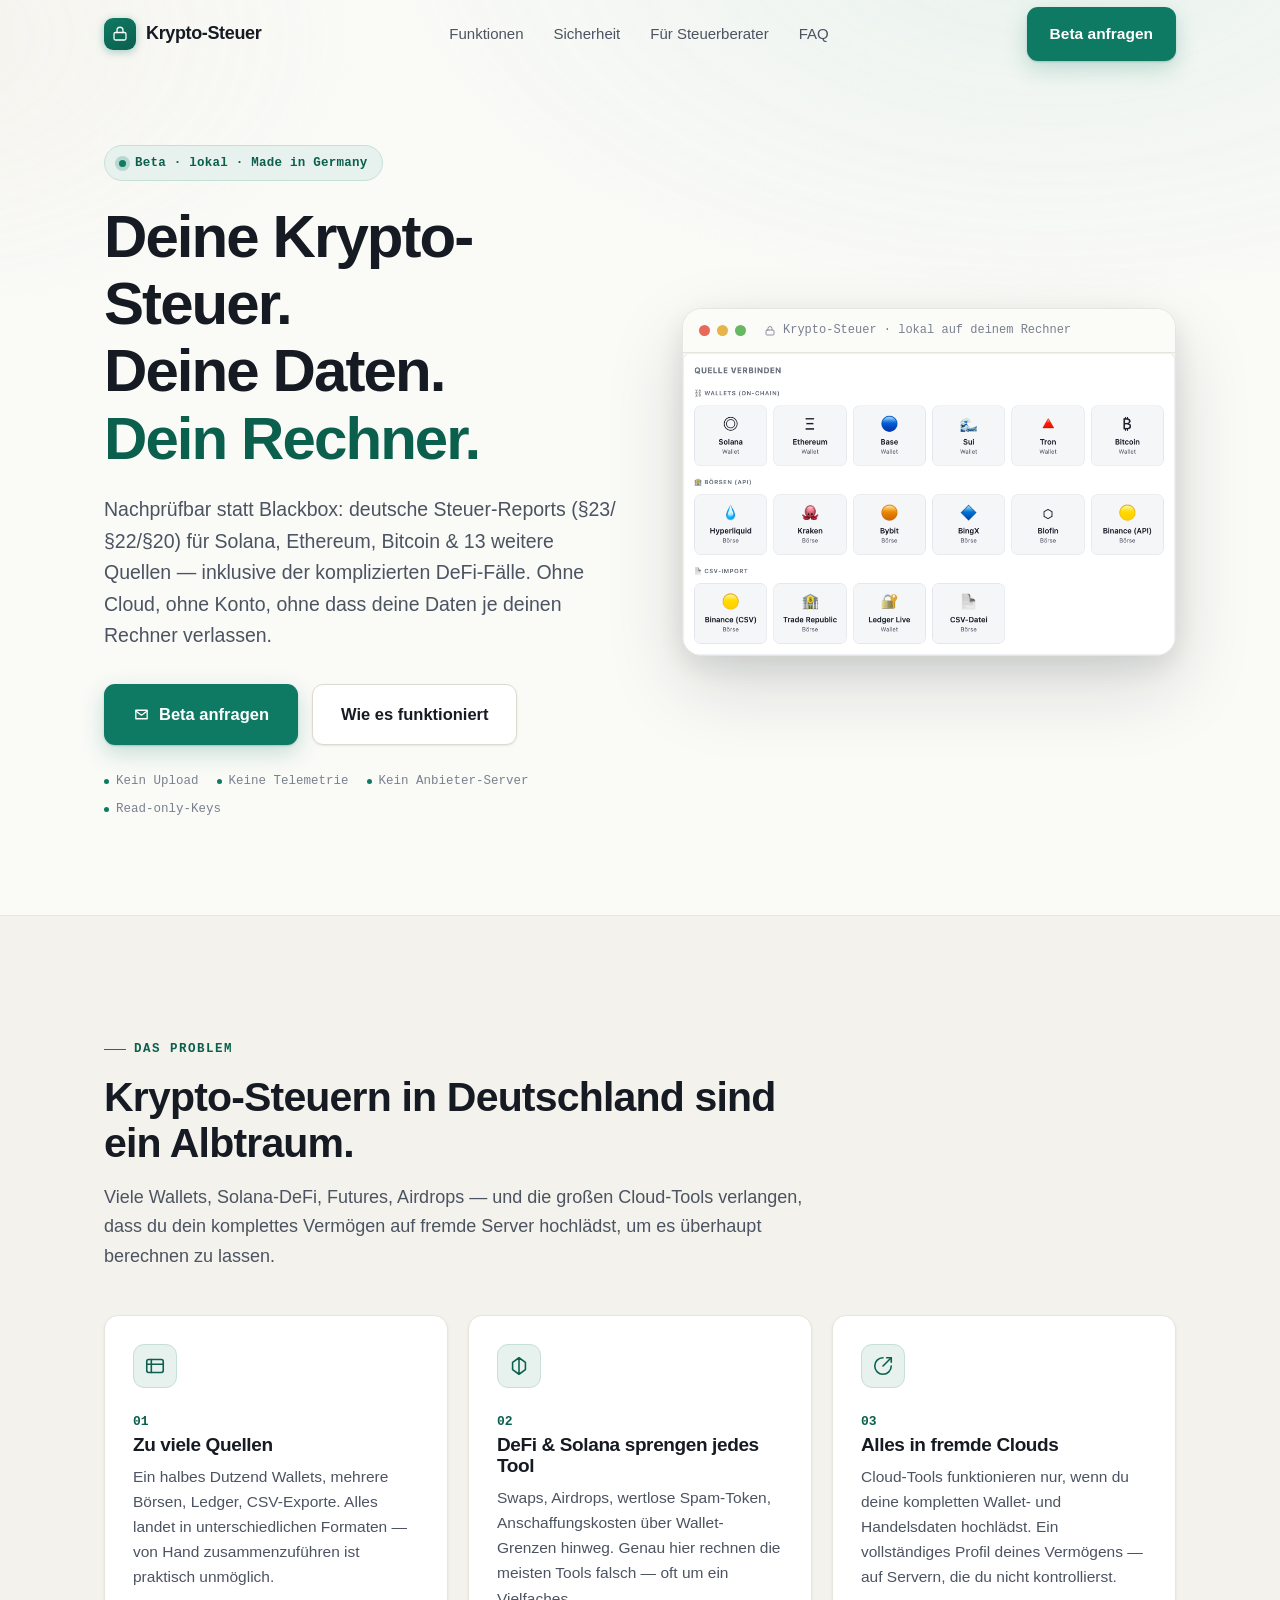
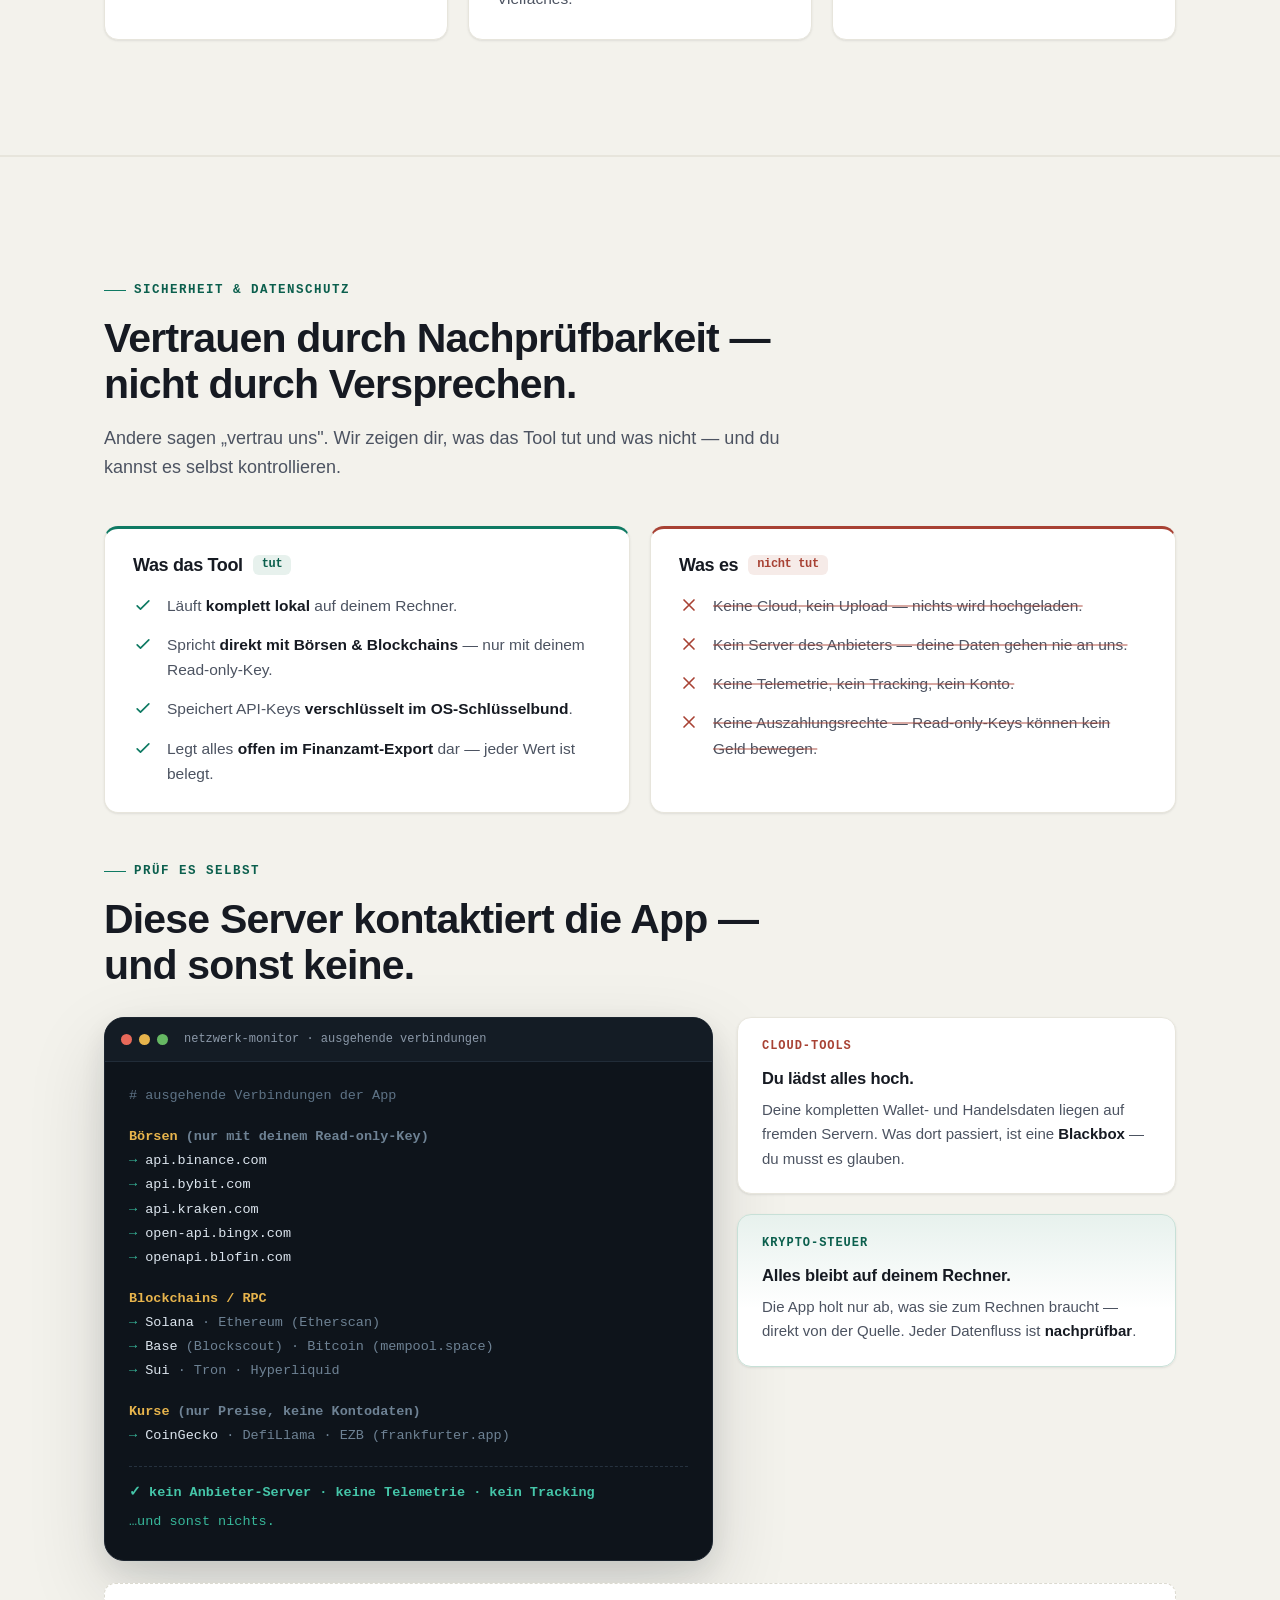
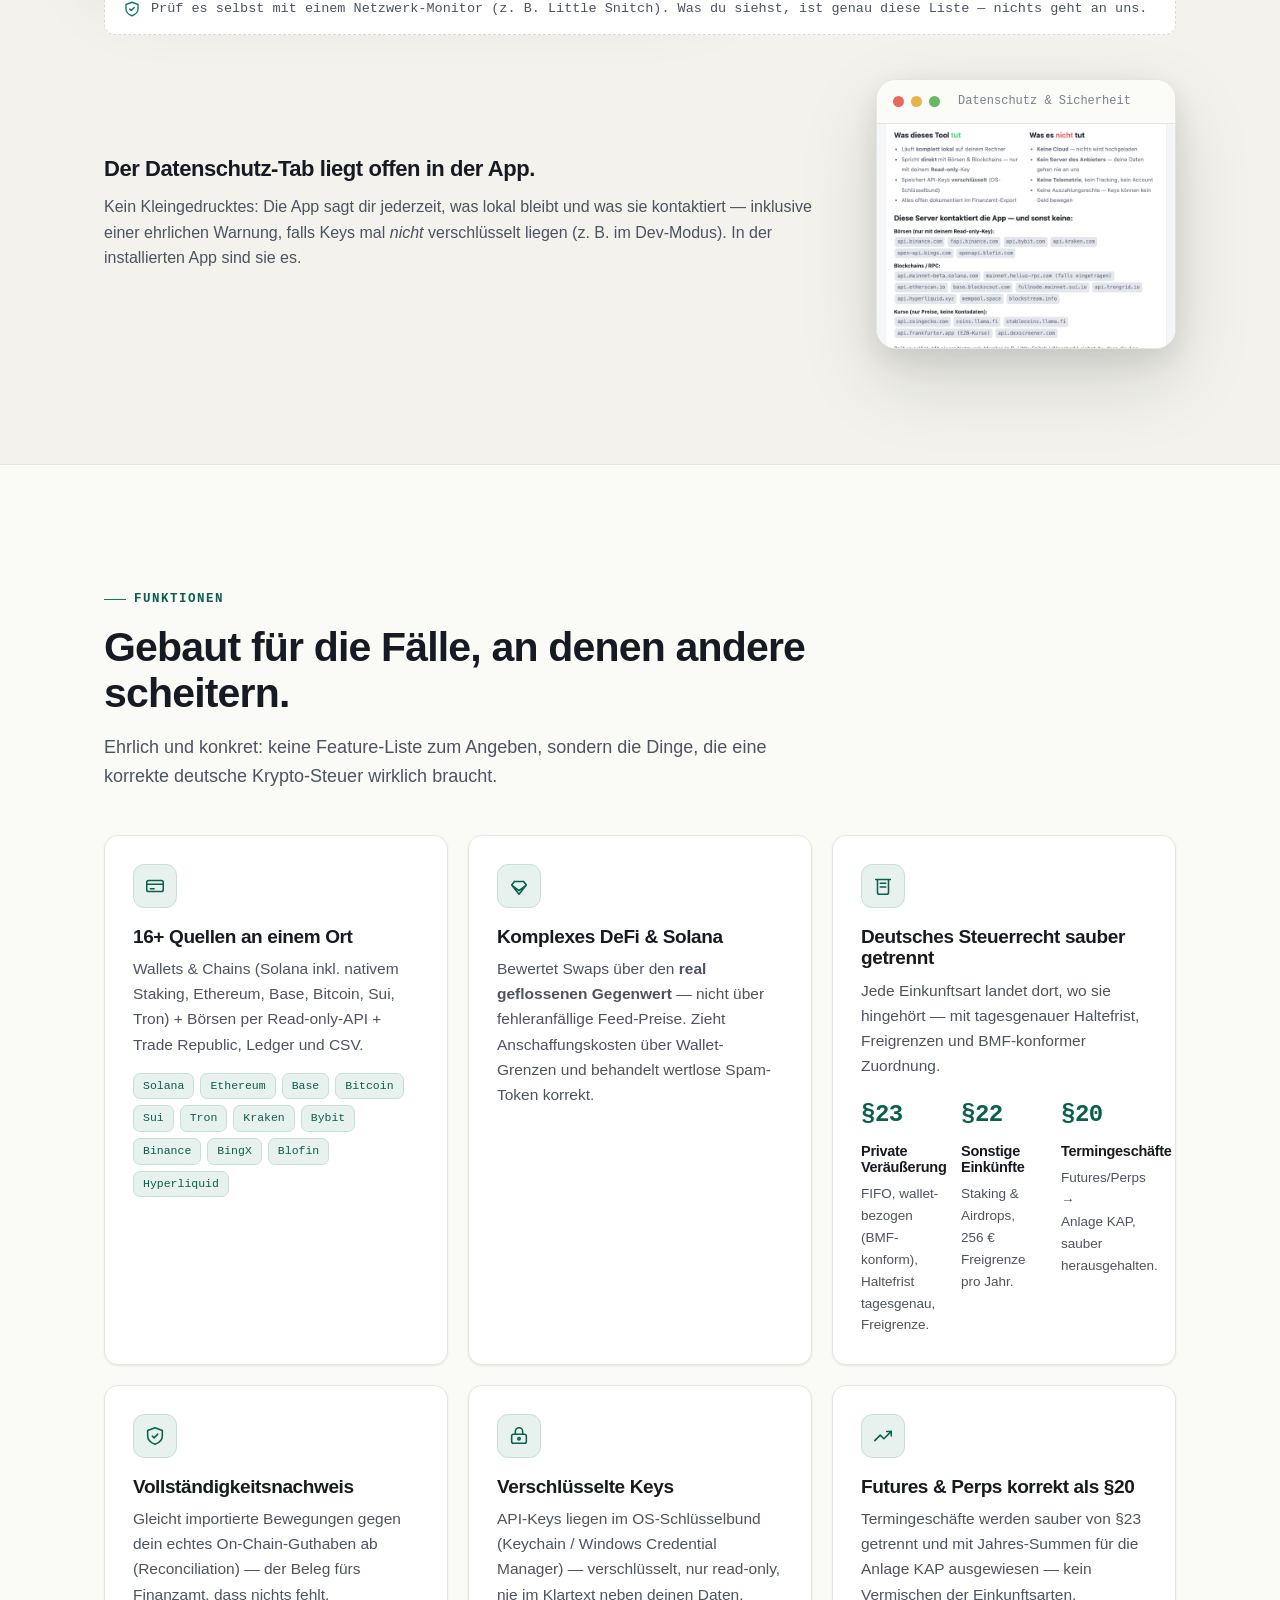
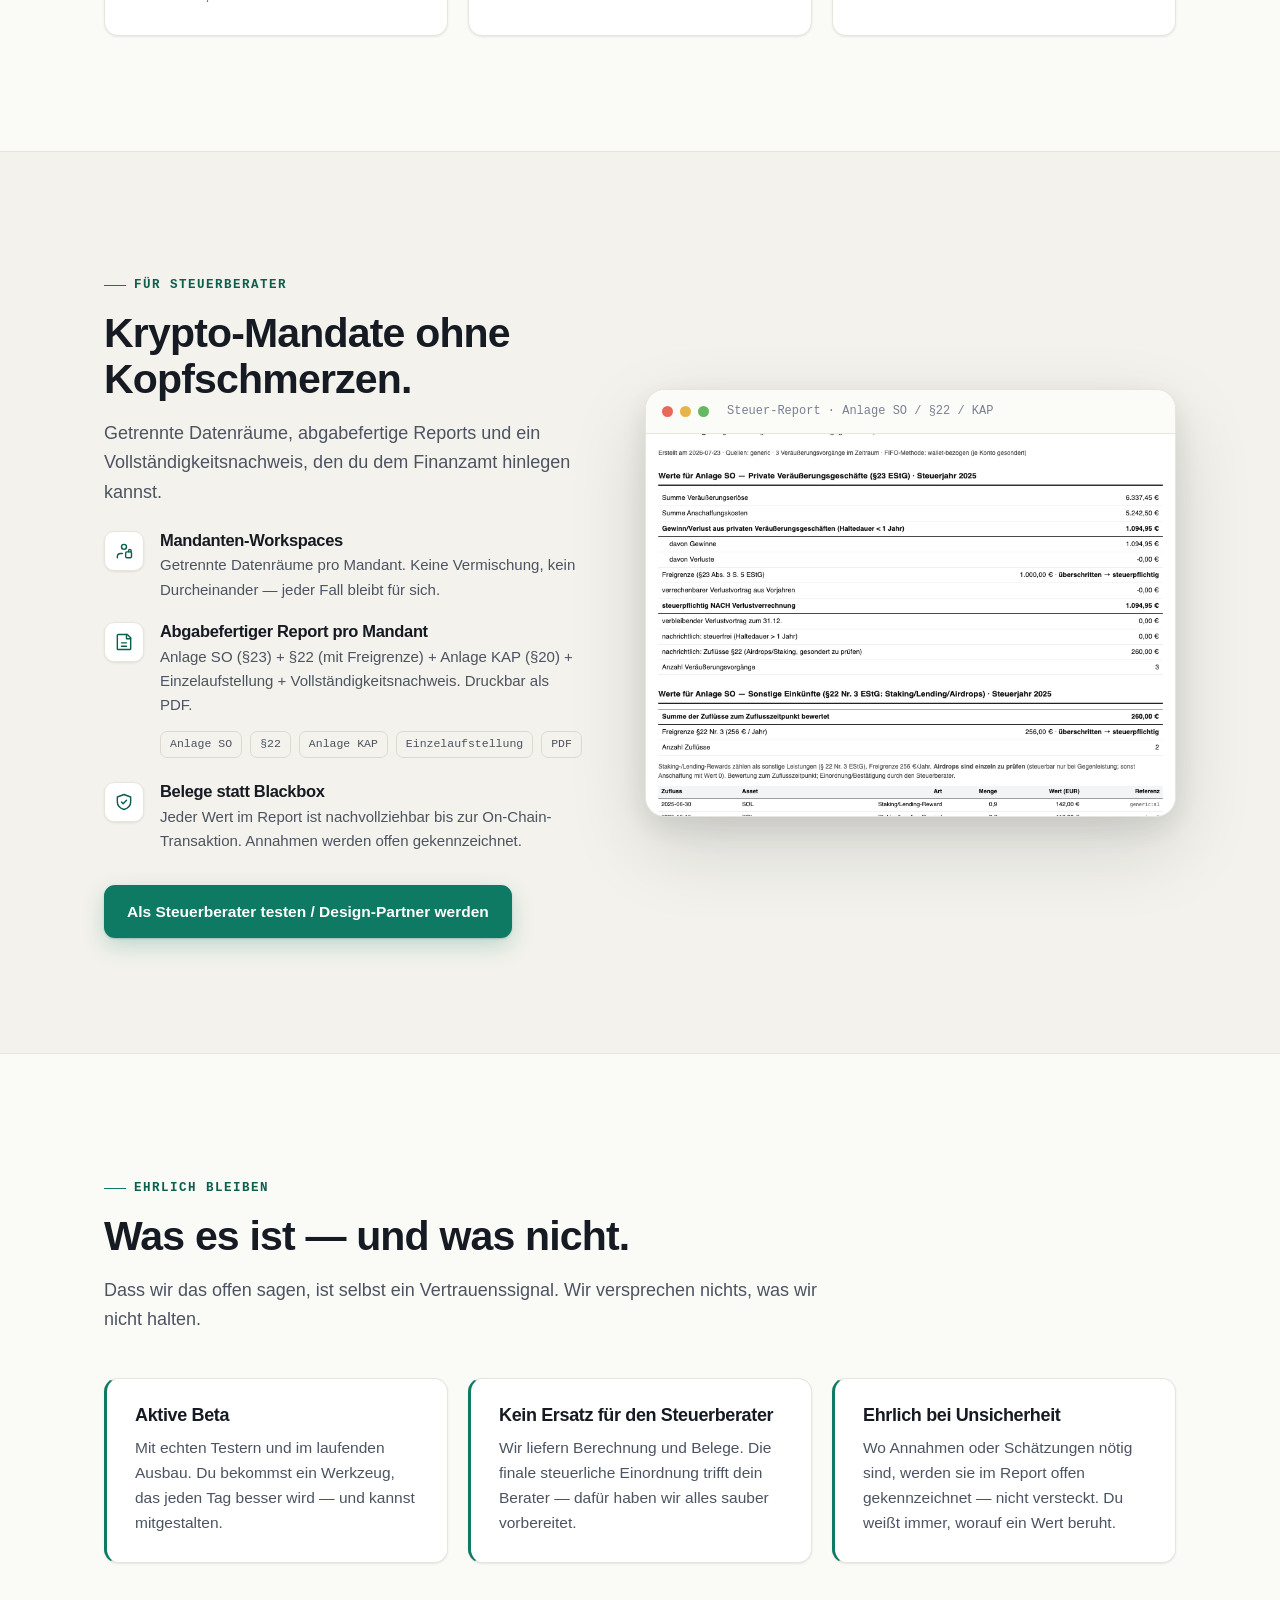
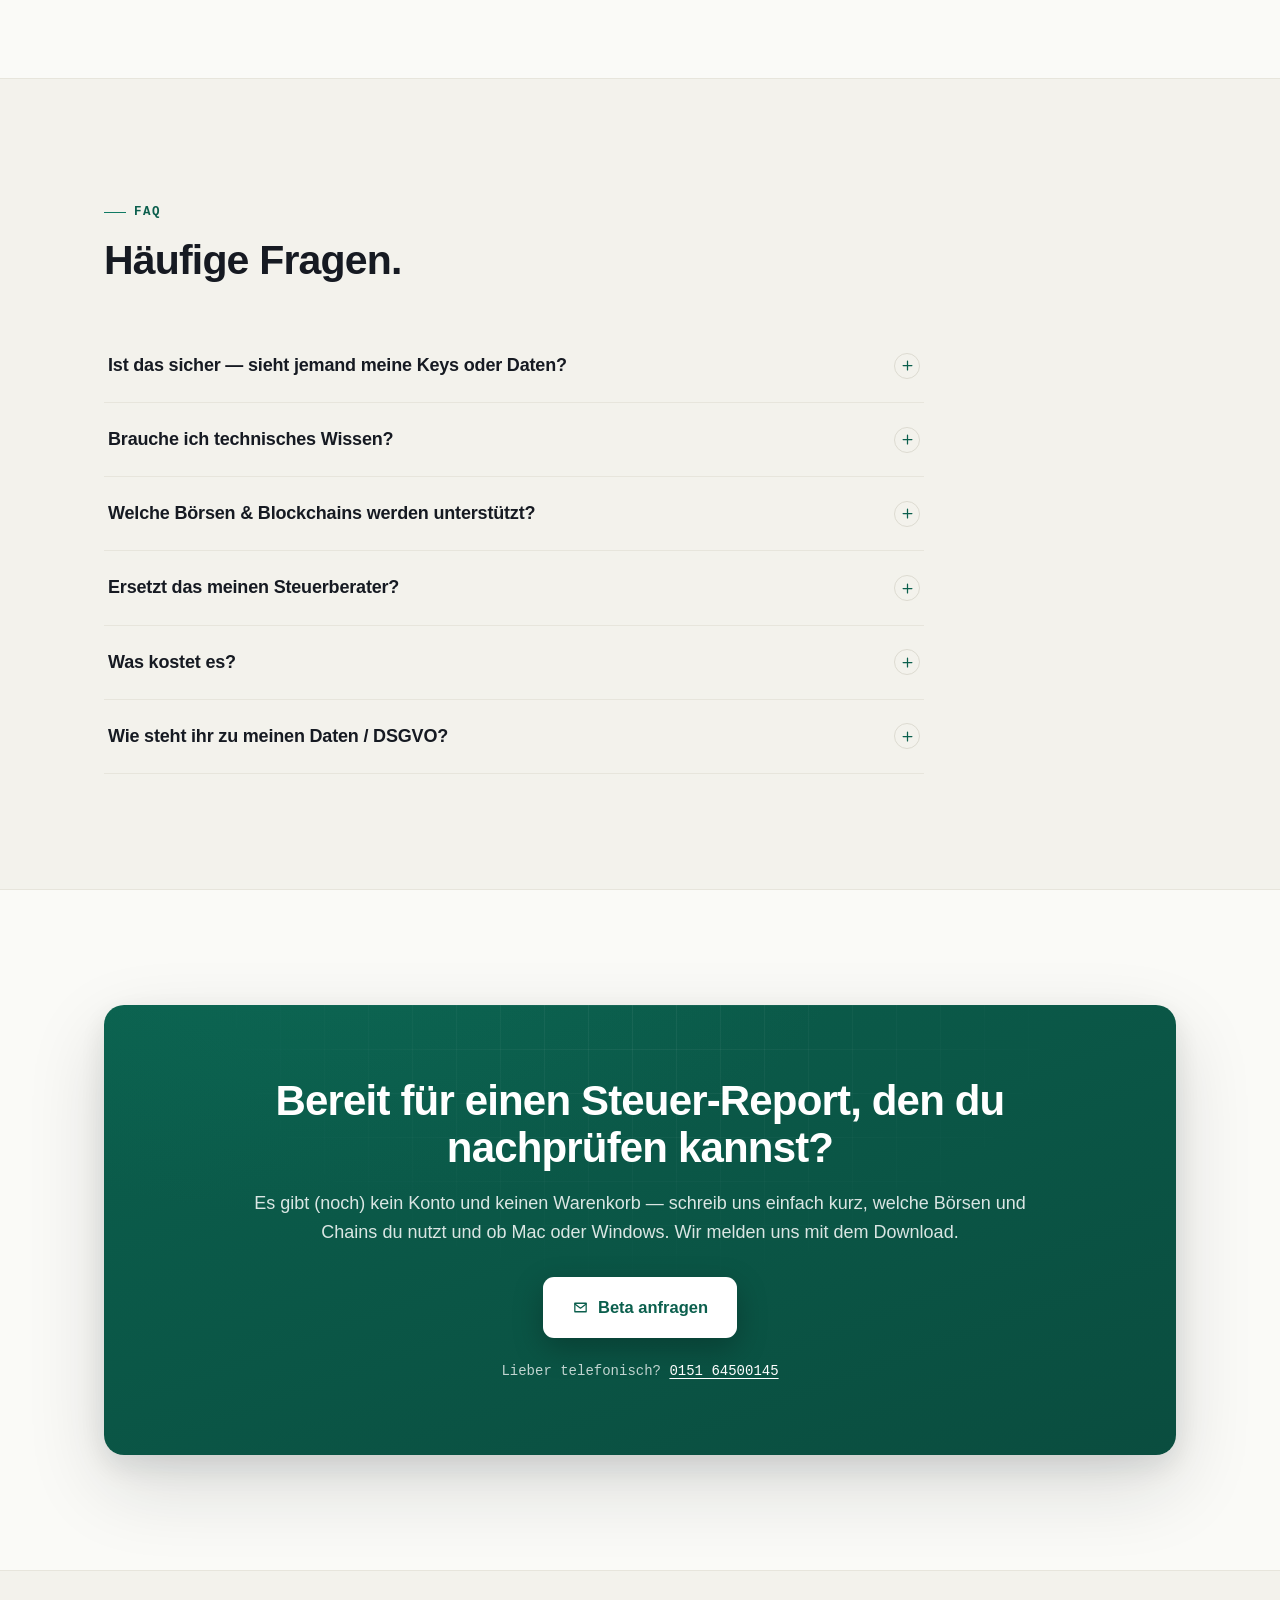
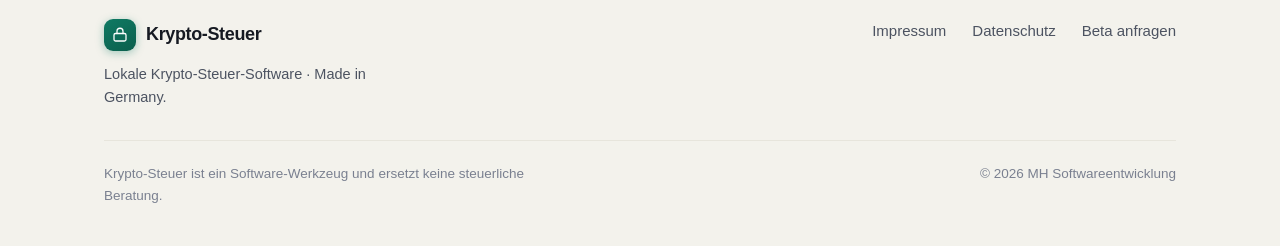
==== commit 965cfe85: "Fix: Bildverzerrung — height:auto fehlte bei gesetzten width/height-Attributen Echte Ursache der ver" ====
--- a/index.html
+++ b/index.html
@@ -208,7 +208,7 @@
           </span>
         </div>
         <div class="window-body">
-          <img src="assets/quellen.png" alt="Screenshot der App: Quellen verbinden — Wallets (Solana, Ethereum, Base, Sui, Tron, Bitcoin) und Börsen per read-only API." loading="eager" width="1280" height="530">
+          <img src="assets/quellen.png" alt="Screenshot der App: Quellen verbinden — Wallets (Solana, Ethereum, Base, Sui, Tron, Bitcoin) und Börsen per read-only API." loading="eager" width="920" height="564">
         </div>
       </figure>
     </div>
@@ -369,7 +369,7 @@
           <span class="window-title">Datenschutz &amp; Sicherheit</span>
         </div>
         <div class="window-body">
-          <img src="assets/datenschutz.png" alt="Screenshot des Datenschutz-Tabs der App: Was das Tool tut und was es nicht tut, plus Liste der kontaktierten Server." loading="lazy" width="1280" height="530">
+          <img src="assets/datenschutz.png" alt="Screenshot des Datenschutz-Tabs der App: Was das Tool tut und was es nicht tut, plus Liste der kontaktierten Server." loading="lazy" width="720" height="540">
         </div>
       </figure>
     </div>
@@ -483,7 +483,7 @@
           <span class="window-title">Steuer-Report · Anlage SO / §22 / KAP</span>
         </div>
         <div class="window-body">
-          <img src="assets/report.png" alt="Screenshot eines Steuer-Reports: Werte für Anlage SO, §22 Nr. 3 EStG mit Freigrenze, Einzelaufstellung der Zuflüsse mit On-Chain-Referenz." loading="lazy" width="1280" height="800">
+          <img src="assets/report.png" alt="Screenshot eines Steuer-Reports: Werte für Anlage SO, §22 Nr. 3 EStG mit Freigrenze, Einzelaufstellung der Zuflüsse mit On-Chain-Referenz." loading="lazy" width="860" height="620">
         </div>
       </figure>
     </div>
--- a/assets/site.css
+++ b/assets/site.css
@@ -109,7 +109,7 @@
 p { margin: 0; }
 a { color: var(--accent-deep); text-decoration: none; }
 a:hover { color: var(--accent-2); }
-img { max-width: 100%; display: block; }
+img { max-width: 100%; height: auto; display: block; }
 
 ::selection { background: var(--accent); color: #fff; }
 
@@ -394,7 +394,7 @@
 }
 .window-title svg { width: 12px; height: 12px; }
 .window-body { display: block; background: #fff; }
-.window-body img { width: 100%; display: block; }
+.window-body img { width: 100%; height: auto; display: block; }
 .hero-window { transform: none; }
 
 /* ---------- Generic cards ---------- */
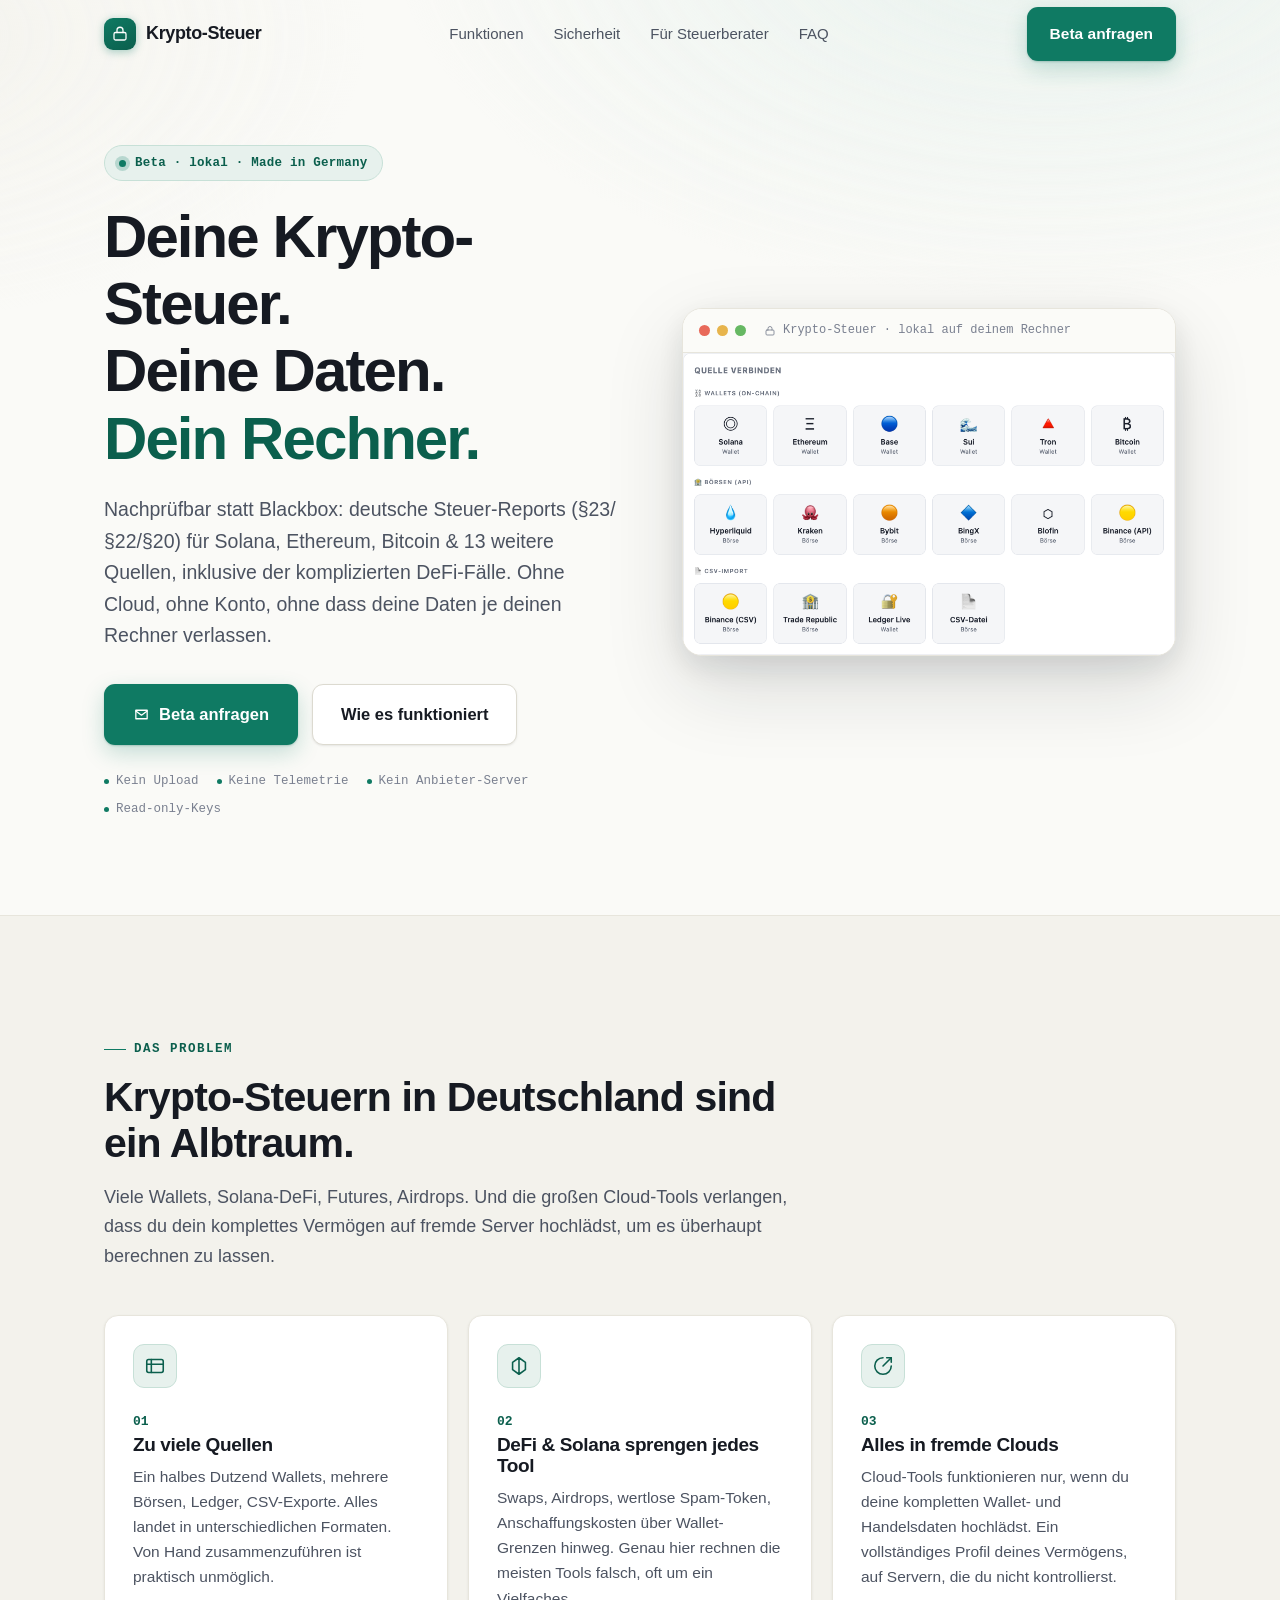
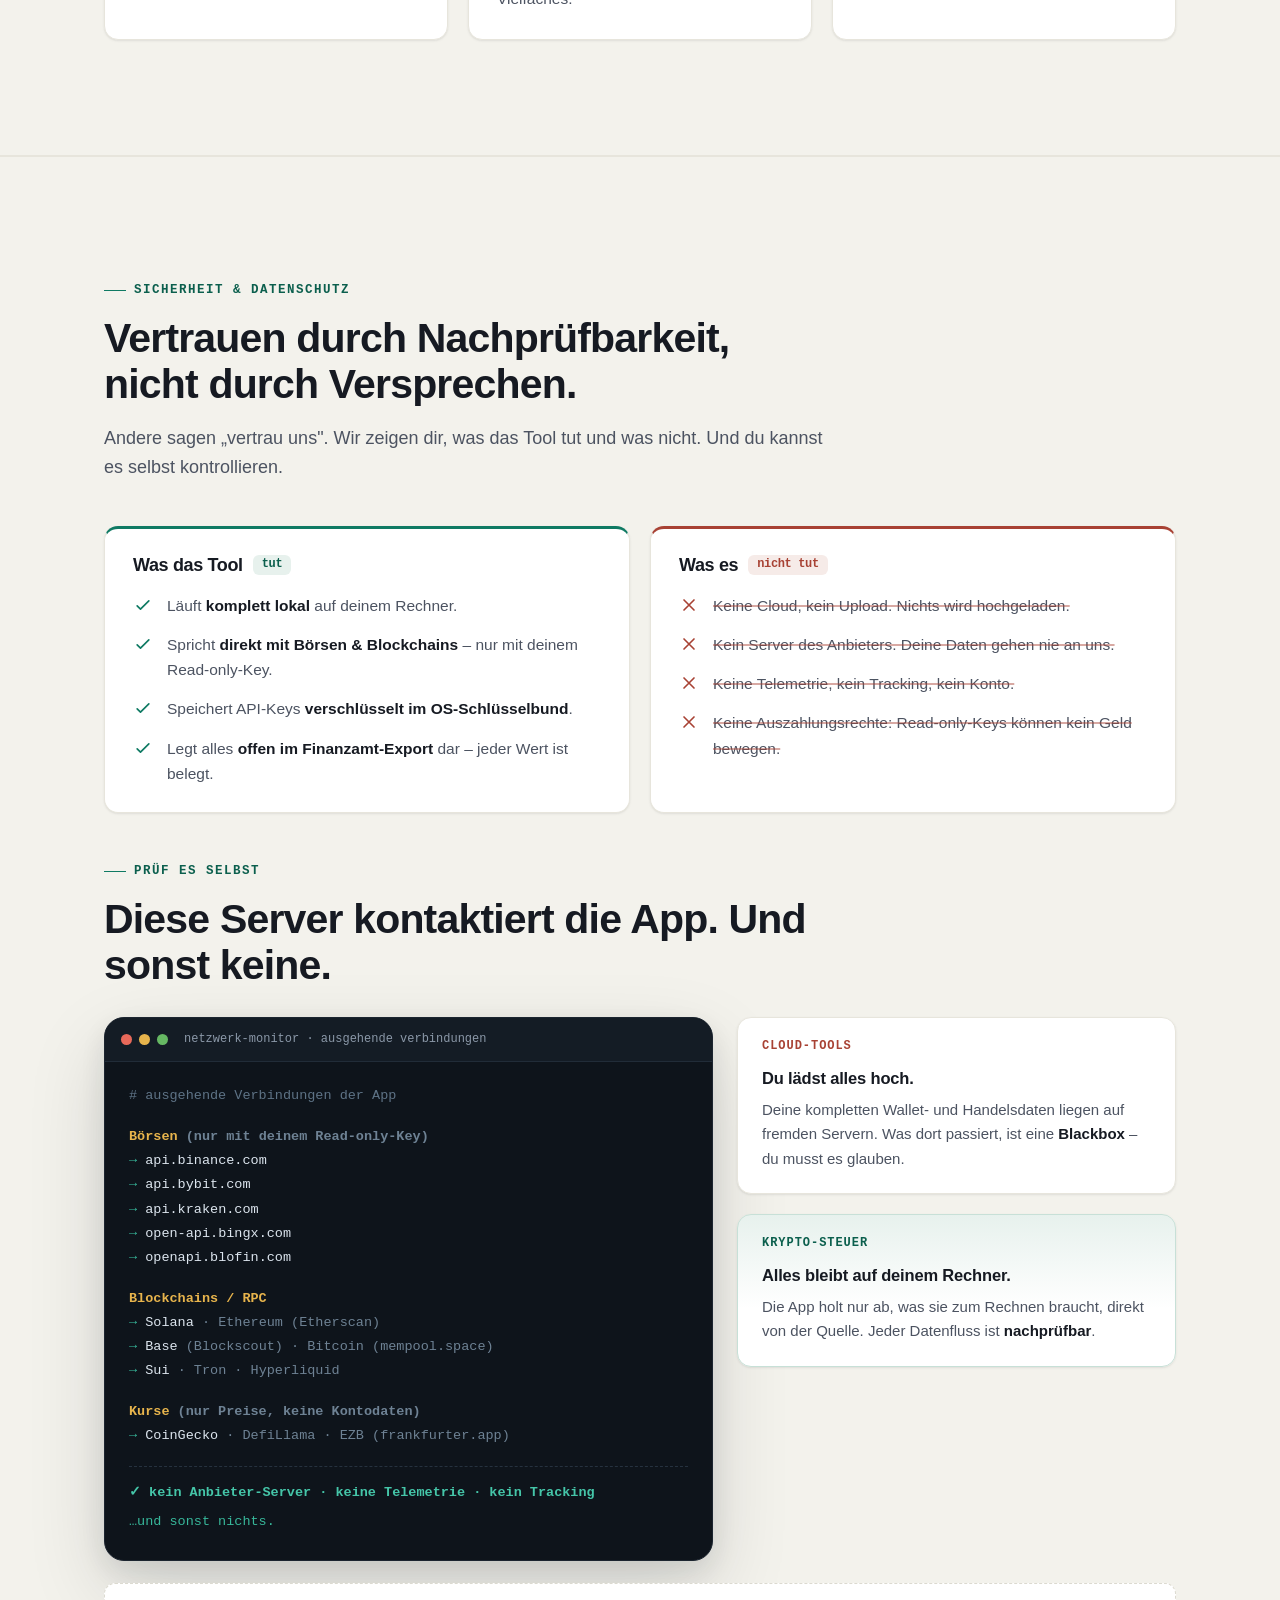
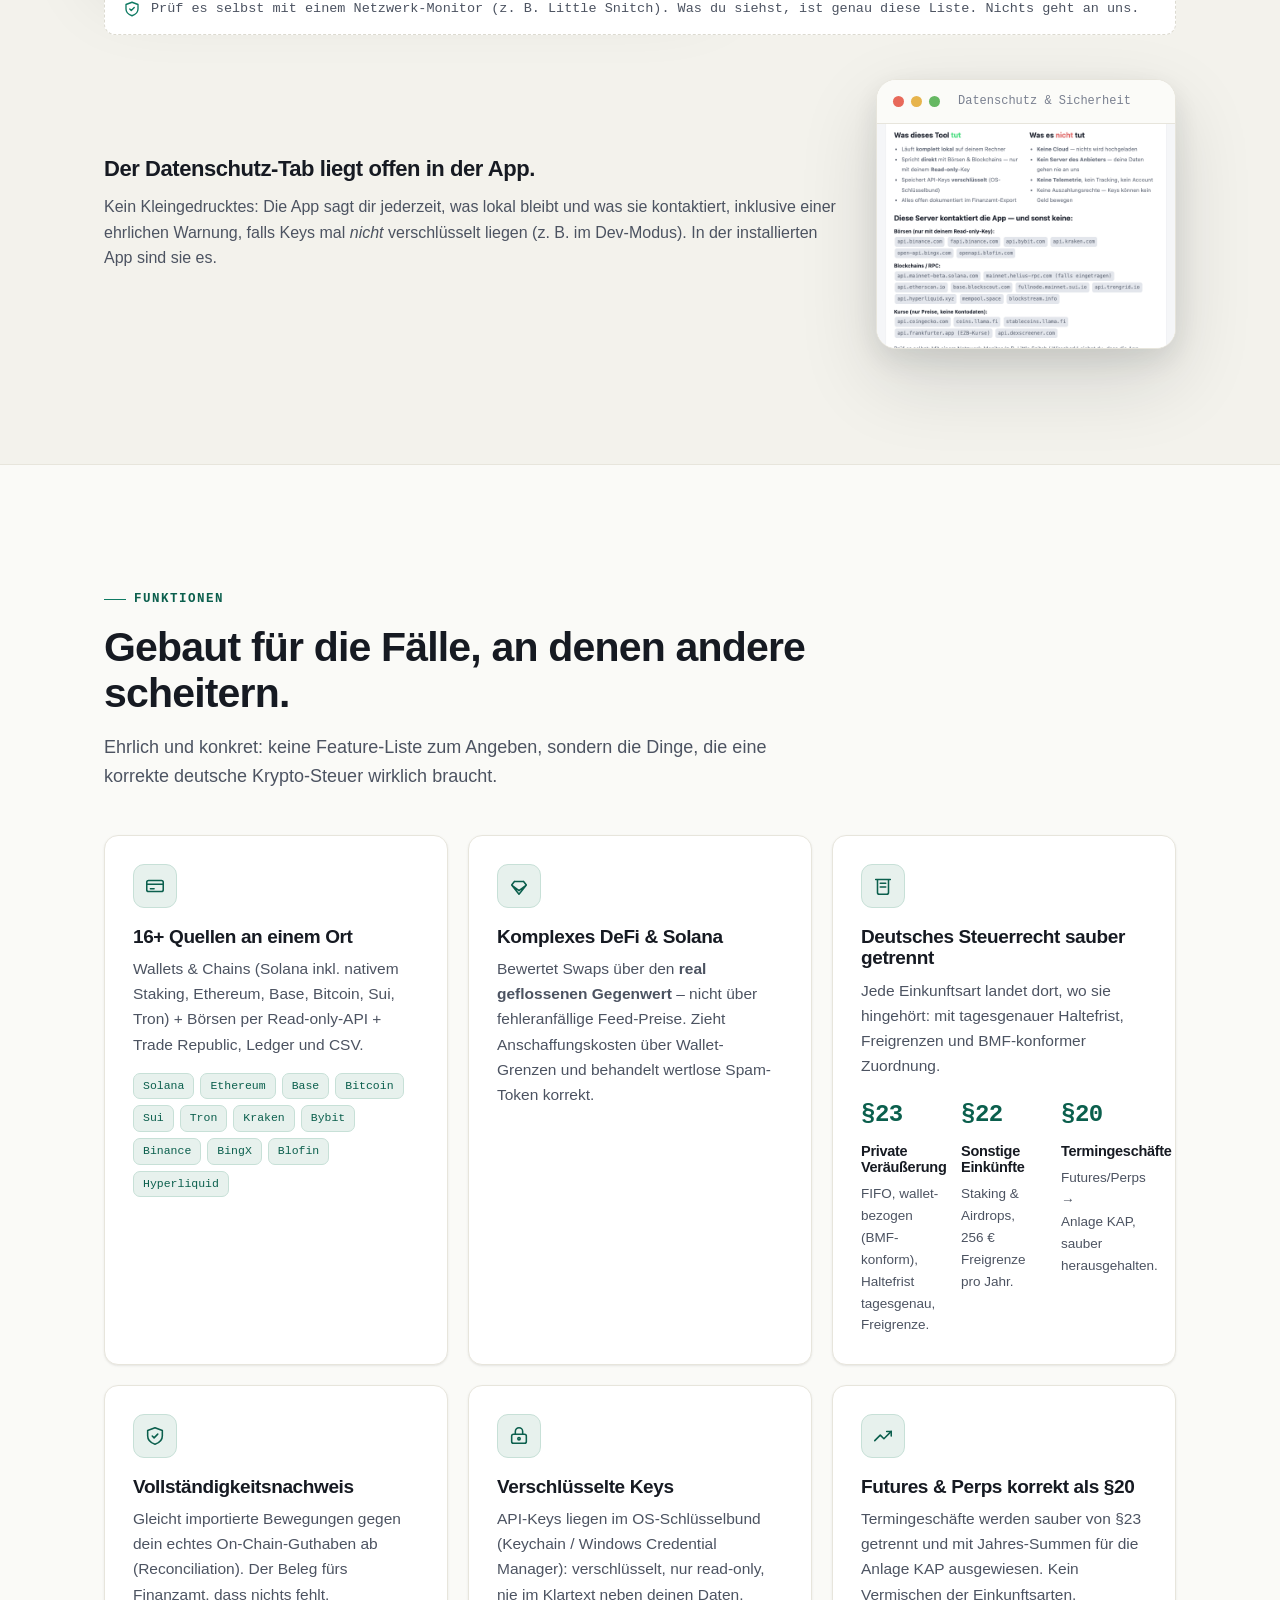
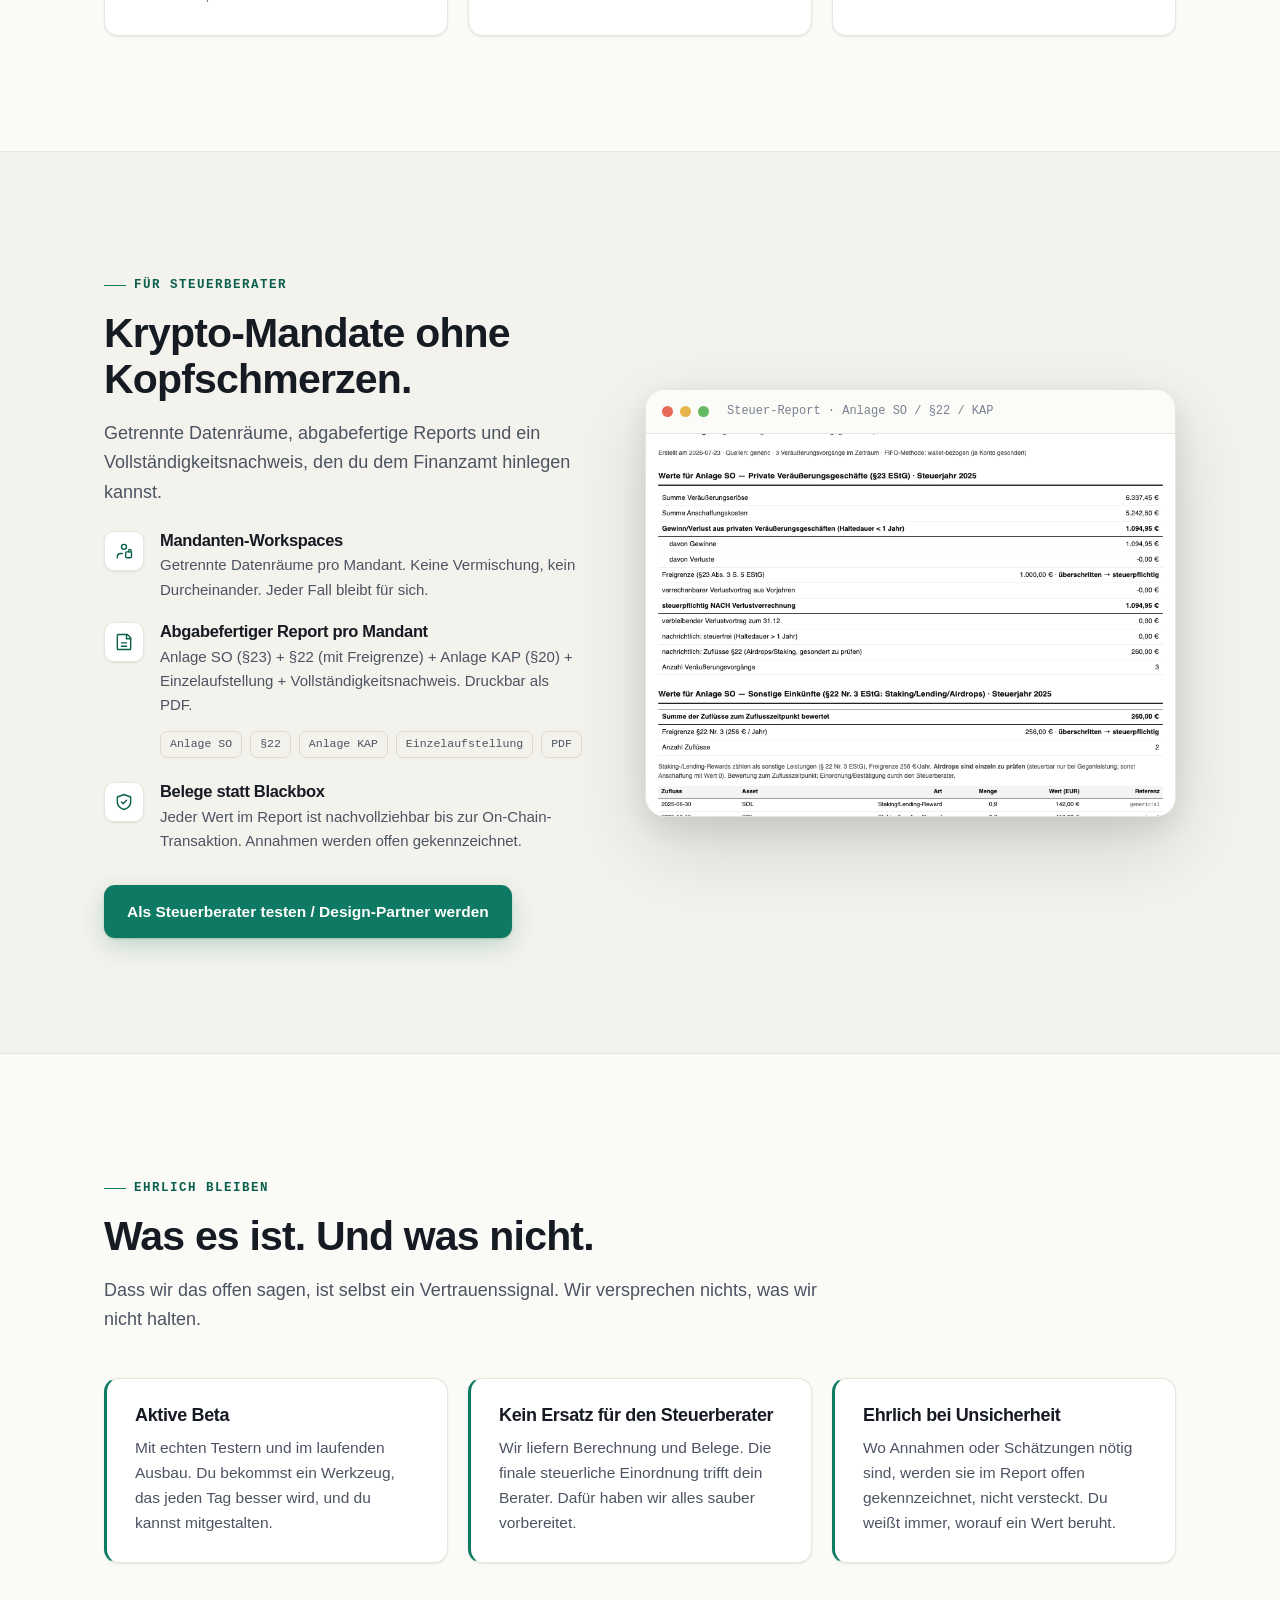
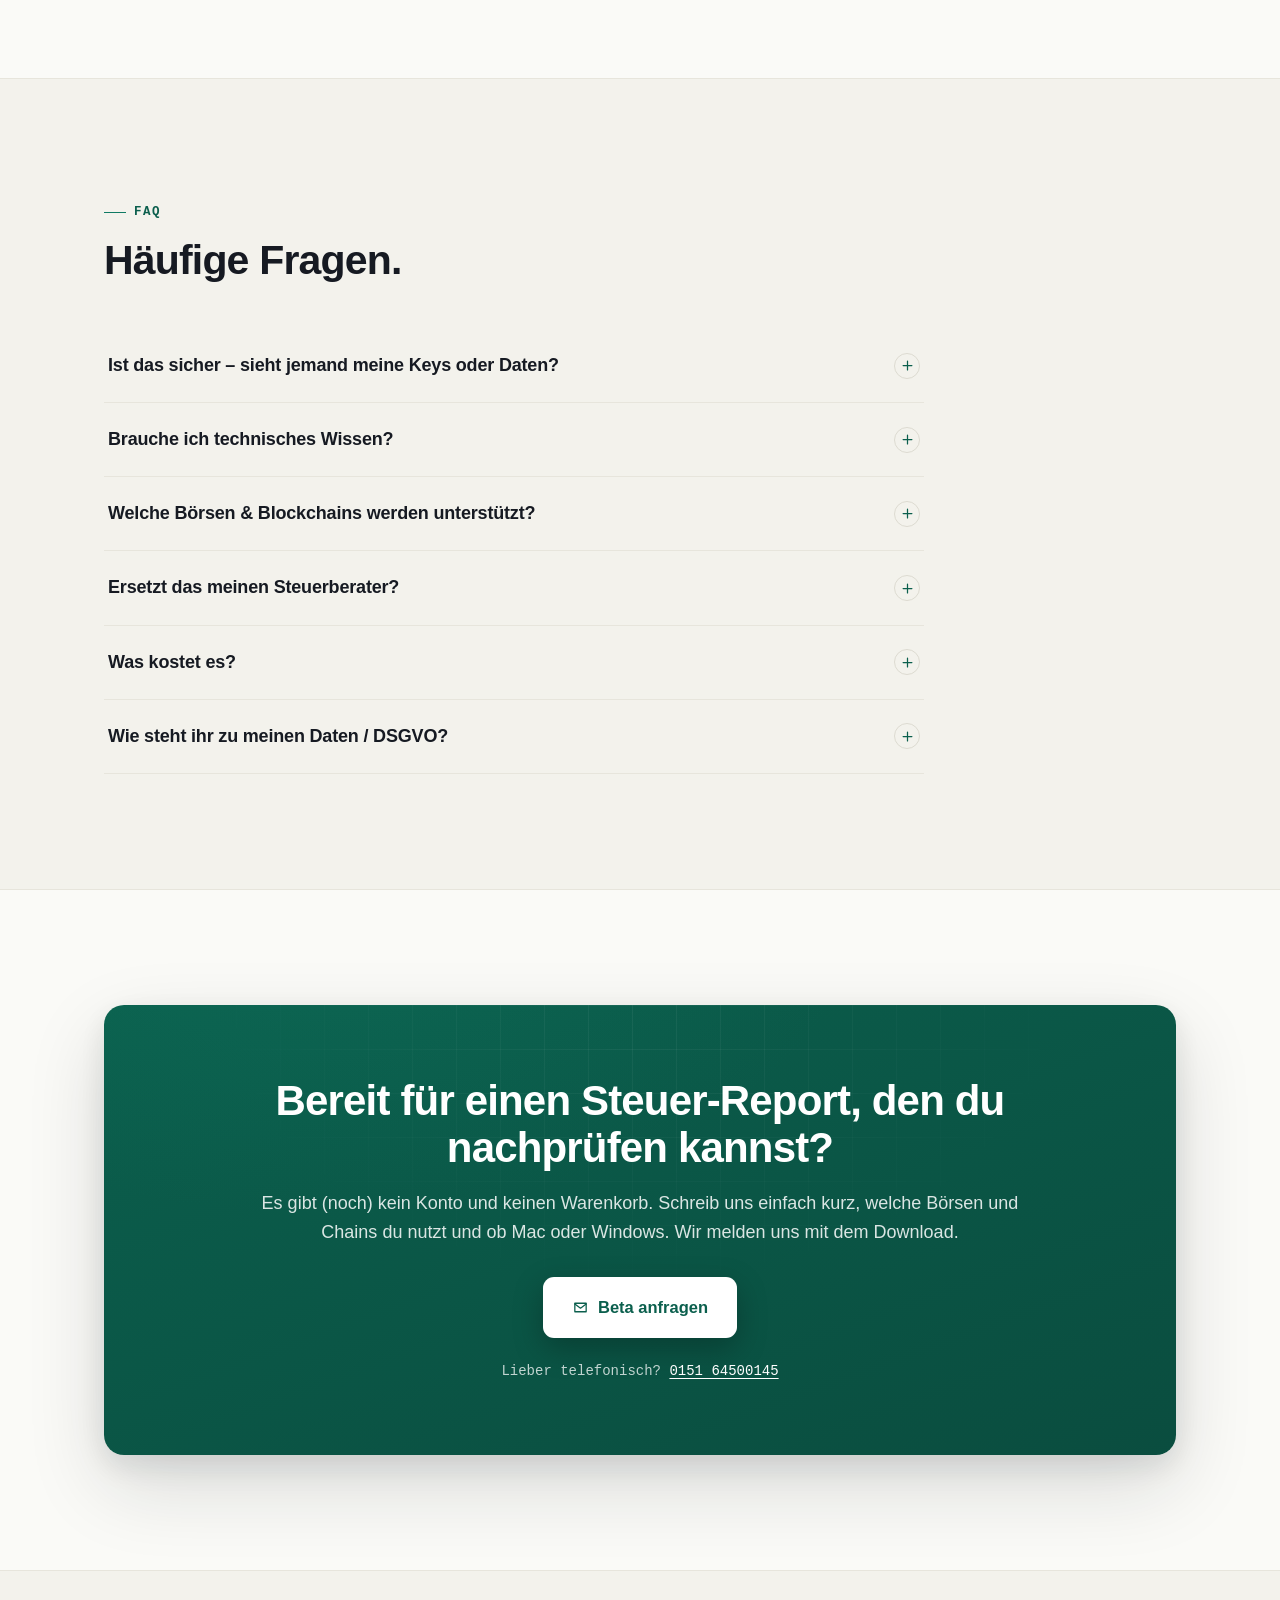
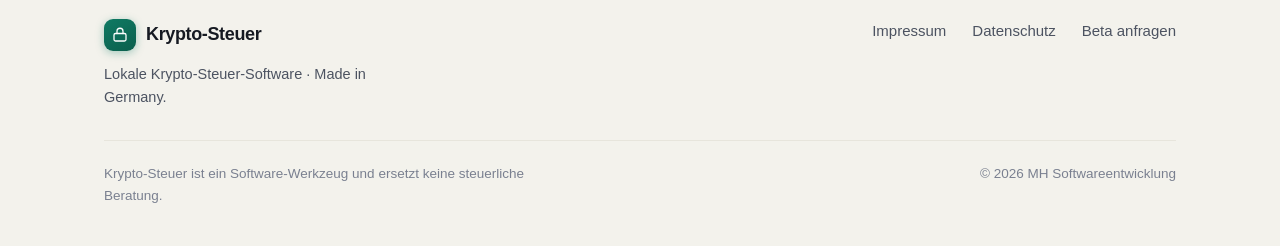
==== commit 3ebc821f: "Texte entschaerft: Gedankenstrich-Haeufung raus (klang nach KI-Text) Der lange Em-Dash (—) war doppe" ====
--- a/index.html
+++ b/index.html
@@ -86,10 +86,10 @@
   "mainEntity": [
     {
       "@type": "Question",
-      "name": "Ist das sicher — sieht jemand meine Keys oder Daten?",
+      "name": "Ist das sicher – sieht jemand meine Keys oder Daten?",
       "acceptedAnswer": {
         "@type": "Answer",
-        "text": "Nein. Alles läuft lokal auf deinem Rechner. API-Keys werden verschlüsselt im OS-Schlüsselbund gespeichert und sind read-only — sie können kein Geld bewegen. Es gibt keinen Anbieter-Server, an den etwas ginge. Du kannst das jederzeit mit einem Netzwerk-Monitor selbst überprüfen."
+        "text": "Nein. Alles läuft lokal auf deinem Rechner. API-Keys werden verschlüsselt im OS-Schlüsselbund gespeichert und sind read-only, sie können kein Geld bewegen. Es gibt keinen Anbieter-Server, an den etwas ginge. Du kannst das jederzeit mit einem Netzwerk-Monitor selbst überprüfen."
       }
     },
     {
@@ -97,7 +97,7 @@
       "name": "Brauche ich technisches Wissen?",
       "acceptedAnswer": {
         "@type": "Answer",
-        "text": "Nein. Du trägst deine Wallet-Adresse bzw. einen Read-only-API-Key ein — den Rest macht die App: importieren, zuordnen, den deutschen Report berechnen."
+        "text": "Nein. Du trägst deine Wallet-Adresse bzw. einen Read-only-API-Key ein, den Rest macht die App: importieren, zuordnen, den deutschen Report berechnen."
       }
     },
     {
@@ -113,7 +113,7 @@
       "name": "Ersetzt das meinen Steuerberater?",
       "acceptedAnswer": {
         "@type": "Answer",
-        "text": "Nein. Krypto-Steuer liefert die Berechnung und die Belege dafür. Die finale steuerliche Einordnung trifft dein Steuerberater — die Reports sind so aufbereitet, dass er direkt damit arbeiten kann."
+        "text": "Nein. Krypto-Steuer liefert die Berechnung und die Belege dafür. Die finale steuerliche Einordnung trifft dein Steuerberater. Die Reports sind so aufbereitet, dass er direkt damit arbeiten kann."
       }
     },
     {
@@ -121,7 +121,7 @@
       "name": "Was kostet es?",
       "acceptedAnswer": {
         "@type": "Answer",
-        "text": "Aktuell ist es eine kostenlose Beta für Tester. Ein faires Preismodell folgt — Beta-Tester informieren wir rechtzeitig und fair."
+        "text": "Aktuell ist es eine kostenlose Beta für Tester. Ein faires Preismodell folgt. Beta-Tester informieren wir rechtzeitig und fair."
       }
     },
     {
@@ -129,7 +129,7 @@
       "name": "Wie steht ihr zu meinen Daten / DSGVO?",
       "acceptedAnswer": {
         "@type": "Answer",
-        "text": "Deine Daten bleiben lokal — es gibt keinen Upload. Auch diese Website ist bewusst datensparsam: keine Cookies, keine externen Schriften/Skripte, kein Tracking. Details in der Datenschutzerklärung."
+        "text": "Deine Daten bleiben lokal, es gibt keinen Upload. Auch diese Website ist bewusst datensparsam: keine Cookies, keine externen Schriften/Skripte, kein Tracking. Details in der Datenschutzerklärung."
       }
     }
   ]
@@ -182,7 +182,7 @@
     <div class="hero-copy">
       <span class="badge reveal"><span class="dot" aria-hidden="true"></span>Beta · lokal · Made in Germany</span>
       <h1 class="reveal" data-delay="1">Deine Krypto-Steuer. <br class="br-hero">Deine Daten. <br class="br-hero"><span class="accent">Dein Rechner.</span></h1>
-      <p class="hero-sub reveal" data-delay="2">Nachprüfbar statt Blackbox: deutsche Steuer-Reports (§23/§22/§20) für Solana, Ethereum, Bitcoin &amp; 13 weitere Quellen — inklusive der komplizierten DeFi-Fälle. Ohne Cloud, ohne Konto, ohne dass deine Daten je deinen Rechner verlassen.</p>
+      <p class="hero-sub reveal" data-delay="2">Nachprüfbar statt Blackbox: deutsche Steuer-Reports (§23/§22/§20) für Solana, Ethereum, Bitcoin &amp; 13 weitere Quellen, inklusive der komplizierten DeFi-Fälle. Ohne Cloud, ohne Konto, ohne dass deine Daten je deinen Rechner verlassen.</p>
       <div class="hero-cta reveal" data-delay="3">
         <a class="btn btn-primary btn-lg" href="#kontakt">
           <svg viewBox="0 0 24 24" fill="none" stroke="currentColor" stroke-width="1.8" stroke-linecap="round" stroke-linejoin="round"><path d="M4 6h16v12H4z"/><path d="m4 7 8 6 8-6"/></svg>
@@ -208,7 +208,7 @@
           </span>
         </div>
         <div class="window-body">
-          <img src="assets/quellen.png" alt="Screenshot der App: Quellen verbinden — Wallets (Solana, Ethereum, Base, Sui, Tron, Bitcoin) und Börsen per read-only API." loading="eager" width="920" height="564">
+          <img src="assets/quellen.png" alt="Screenshot der App: Quellen verbinden – Wallets (Solana, Ethereum, Base, Sui, Tron, Bitcoin) und Börsen per read-only API." loading="eager" width="920" height="564">
         </div>
       </figure>
     </div>
@@ -221,7 +221,7 @@
     <div class="section-head reveal">
       <span class="eyebrow">Das Problem</span>
       <h2>Krypto-Steuern in Deutschland sind ein Albtraum.</h2>
-      <p>Viele Wallets, Solana-DeFi, Futures, Airdrops — und die großen Cloud-Tools verlangen, dass du dein komplettes Vermögen auf fremde Server hochlädst, um es überhaupt berechnen zu lassen.</p>
+      <p>Viele Wallets, Solana-DeFi, Futures, Airdrops. Und die großen Cloud-Tools verlangen, dass du dein komplettes Vermögen auf fremde Server hochlädst, um es überhaupt berechnen zu lassen.</p>
     </div>
     <div class="grid grid-3">
       <article class="card reveal" data-delay="1">
@@ -230,7 +230,7 @@
         </div>
         <span class="num-badge">01</span>
         <h3>Zu viele Quellen</h3>
-        <p>Ein halbes Dutzend Wallets, mehrere Börsen, Ledger, CSV-Exporte. Alles landet in unterschiedlichen Formaten — von Hand zusammenzuführen ist praktisch unmöglich.</p>
+        <p>Ein halbes Dutzend Wallets, mehrere Börsen, Ledger, CSV-Exporte. Alles landet in unterschiedlichen Formaten. Von Hand zusammenzuführen ist praktisch unmöglich.</p>
       </article>
       <article class="card reveal" data-delay="2">
         <div class="card-icon" aria-hidden="true">
@@ -238,7 +238,7 @@
         </div>
         <span class="num-badge">02</span>
         <h3>DeFi &amp; Solana sprengen jedes Tool</h3>
-        <p>Swaps, Airdrops, wertlose Spam-Token, Anschaffungskosten über Wallet-Grenzen hinweg. Genau hier rechnen die meisten Tools falsch — oft um ein Vielfaches.</p>
+        <p>Swaps, Airdrops, wertlose Spam-Token, Anschaffungskosten über Wallet-Grenzen hinweg. Genau hier rechnen die meisten Tools falsch, oft um ein Vielfaches.</p>
       </article>
       <article class="card reveal" data-delay="3">
         <div class="card-icon" aria-hidden="true">
@@ -246,7 +246,7 @@
         </div>
         <span class="num-badge">03</span>
         <h3>Alles in fremde Clouds</h3>
-        <p>Cloud-Tools funktionieren nur, wenn du deine kompletten Wallet- und Handelsdaten hochlädst. Ein vollständiges Profil deines Vermögens — auf Servern, die du nicht kontrollierst.</p>
+        <p>Cloud-Tools funktionieren nur, wenn du deine kompletten Wallet- und Handelsdaten hochlädst. Ein vollständiges Profil deines Vermögens, auf Servern, die du nicht kontrollierst.</p>
       </article>
     </div>
   </div>
@@ -257,8 +257,8 @@
   <div class="wrap">
     <div class="section-head reveal">
       <span class="eyebrow">Sicherheit &amp; Datenschutz</span>
-      <h2>Vertrauen durch Nachprüfbarkeit — nicht durch Versprechen.</h2>
-      <p>Andere sagen „vertrau uns". Wir zeigen dir, was das Tool tut und was nicht — und du kannst es selbst kontrollieren.</p>
+      <h2>Vertrauen durch Nachprüfbarkeit, nicht durch Versprechen.</h2>
+      <p>Andere sagen „vertrau uns". Wir zeigen dir, was das Tool tut und was nicht. Und du kannst es selbst kontrollieren.</p>
     </div>
 
     <!-- TUT / TUT NICHT -->
@@ -272,7 +272,7 @@
           </li>
           <li>
             <svg viewBox="0 0 24 24" fill="none" stroke="currentColor" stroke-width="2" stroke-linecap="round" stroke-linejoin="round"><path d="m5 13 4 4L19 7"/></svg>
-            <span class="txt">Spricht <strong>direkt mit Börsen &amp; Blockchains</strong> — nur mit deinem Read-only-Key.</span>
+            <span class="txt">Spricht <strong>direkt mit Börsen &amp; Blockchains</strong> – nur mit deinem Read-only-Key.</span>
           </li>
           <li>
             <svg viewBox="0 0 24 24" fill="none" stroke="currentColor" stroke-width="2" stroke-linecap="round" stroke-linejoin="round"><path d="m5 13 4 4L19 7"/></svg>
@@ -280,7 +280,7 @@
           </li>
           <li>
             <svg viewBox="0 0 24 24" fill="none" stroke="currentColor" stroke-width="2" stroke-linecap="round" stroke-linejoin="round"><path d="m5 13 4 4L19 7"/></svg>
-            <span class="txt">Legt alles <strong>offen im Finanzamt-Export</strong> dar — jeder Wert ist belegt.</span>
+            <span class="txt">Legt alles <strong>offen im Finanzamt-Export</strong> dar – jeder Wert ist belegt.</span>
           </li>
         </ul>
       </div>
@@ -290,11 +290,11 @@
         <ul class="tut-list">
           <li>
             <svg viewBox="0 0 24 24" fill="none" stroke="currentColor" stroke-width="2" stroke-linecap="round" stroke-linejoin="round"><path d="M6 6l12 12M18 6 6 18"/></svg>
-            <span class="txt">Keine Cloud, kein Upload — nichts wird hochgeladen.</span>
+            <span class="txt">Keine Cloud, kein Upload. Nichts wird hochgeladen.</span>
           </li>
           <li>
             <svg viewBox="0 0 24 24" fill="none" stroke="currentColor" stroke-width="2" stroke-linecap="round" stroke-linejoin="round"><path d="M6 6l12 12M18 6 6 18"/></svg>
-            <span class="txt">Kein Server des Anbieters — deine Daten gehen nie an uns.</span>
+            <span class="txt">Kein Server des Anbieters. Deine Daten gehen nie an uns.</span>
           </li>
           <li>
             <svg viewBox="0 0 24 24" fill="none" stroke="currentColor" stroke-width="2" stroke-linecap="round" stroke-linejoin="round"><path d="M6 6l12 12M18 6 6 18"/></svg>
@@ -302,7 +302,7 @@
           </li>
           <li>
             <svg viewBox="0 0 24 24" fill="none" stroke="currentColor" stroke-width="2" stroke-linecap="round" stroke-linejoin="round"><path d="M6 6l12 12M18 6 6 18"/></svg>
-            <span class="txt">Keine Auszahlungsrechte — Read-only-Keys können kein Geld bewegen.</span>
+            <span class="txt">Keine Auszahlungsrechte: Read-only-Keys können kein Geld bewegen.</span>
           </li>
         </ul>
       </div>
@@ -311,11 +311,11 @@
     <!-- MEMORABLE ELEMENT: terminal + comparison -->
     <div class="section-head reveal" style="margin-bottom:28px; margin-top:8px">
       <span class="eyebrow">Prüf es selbst</span>
-      <h2>Diese Server kontaktiert die App — und sonst keine.</h2>
+      <h2>Diese Server kontaktiert die App. Und sonst keine.</h2>
     </div>
 
     <div class="verify-grid">
-      <div class="terminal reveal" data-delay="1" role="img" aria-label="Liste aller Hosts, mit denen die App kommuniziert: Börsen mit Read-only-Key, Blockchains und Kurs-Dienste — und kein Anbieter-Server.">
+      <div class="terminal reveal" data-delay="1" role="img" aria-label="Liste aller Hosts, mit denen die App kommuniziert: Börsen mit Read-only-Key, Blockchains und Kurs-Dienste – und kein Anbieter-Server.">
         <div class="terminal-bar">
           <span class="lights" aria-hidden="true"><i></i><i></i><i></i></span>
           <span class="ttitle">netzwerk-monitor · ausgehende verbindungen</span>
@@ -342,26 +342,26 @@
         <div class="compare cloud reveal" data-delay="2">
           <h4>Cloud-Tools</h4>
           <p class="lead">Du lädst alles hoch.</p>
-          <p>Deine kompletten Wallet- und Handelsdaten liegen auf fremden Servern. Was dort passiert, ist eine <strong>Blackbox</strong> — du musst es glauben.</p>
+          <p>Deine kompletten Wallet- und Handelsdaten liegen auf fremden Servern. Was dort passiert, ist eine <strong>Blackbox</strong> – du musst es glauben.</p>
         </div>
         <div class="compare local reveal" data-delay="3">
           <h4>Krypto-Steuer</h4>
           <p class="lead">Alles bleibt auf deinem Rechner.</p>
-          <p>Die App holt nur ab, was sie zum Rechnen braucht — direkt von der Quelle. Jeder Datenfluss ist <strong>nachprüfbar</strong>.</p>
+          <p>Die App holt nur ab, was sie zum Rechnen braucht, direkt von der Quelle. Jeder Datenfluss ist <strong>nachprüfbar</strong>.</p>
         </div>
       </div>
     </div>
 
     <div class="verify-foot reveal">
       <svg viewBox="0 0 24 24" fill="none" stroke="currentColor" stroke-width="1.8" stroke-linecap="round" stroke-linejoin="round"><path d="M12 3 4 6v6c0 5 3.5 7.5 8 9 4.5-1.5 8-4 8-9V6z"/><path d="m9 12 2 2 4-4"/></svg>
-      <span>Prüf es selbst mit einem Netzwerk-Monitor (z.&nbsp;B. Little Snitch). Was du siehst, ist genau diese Liste — nichts geht an uns.</span>
+      <span>Prüf es selbst mit einem Netzwerk-Monitor (z.&nbsp;B. Little Snitch). Was du siehst, ist genau diese Liste. Nichts geht an uns.</span>
     </div>
 
     <!-- Embedded proof -->
     <div class="proof">
       <div class="caption reveal">
         <h3>Der Datenschutz-Tab liegt offen in der App.</h3>
-        <p>Kein Kleingedrucktes: Die App sagt dir jederzeit, was lokal bleibt und was sie kontaktiert — inklusive einer ehrlichen Warnung, falls Keys mal <em>nicht</em> verschlüsselt liegen (z.&nbsp;B. im Dev-Modus). In der installierten App sind sie es.</p>
+        <p>Kein Kleingedrucktes: Die App sagt dir jederzeit, was lokal bleibt und was sie kontaktiert, inklusive einer ehrlichen Warnung, falls Keys mal <em>nicht</em> verschlüsselt liegen (z.&nbsp;B. im Dev-Modus). In der installierten App sind sie es.</p>
       </div>
       <figure class="window frame reveal" data-delay="1" style="margin:0">
         <div class="window-bar">
@@ -403,7 +403,7 @@
           <svg viewBox="0 0 24 24" fill="none" stroke="currentColor" stroke-width="1.7" stroke-linecap="round" stroke-linejoin="round"><path d="M7 7h10M7 7l-3 4 8 6 8-6-3-4M4 11l8 10 8-10"/></svg>
         </div>
         <h3>Komplexes DeFi &amp; Solana</h3>
-        <p>Bewertet Swaps über den <strong>real geflossenen Gegenwert</strong> — nicht über fehleranfällige Feed-Preise. Zieht Anschaffungskosten über Wallet-Grenzen und behandelt wertlose Spam-Token korrekt.</p>
+        <p>Bewertet Swaps über den <strong>real geflossenen Gegenwert</strong> – nicht über fehleranfällige Feed-Preise. Zieht Anschaffungskosten über Wallet-Grenzen und behandelt wertlose Spam-Token korrekt.</p>
       </article>
 
       <article class="card feature-card reveal" data-delay="3">
@@ -411,7 +411,7 @@
           <svg viewBox="0 0 24 24" fill="none" stroke="currentColor" stroke-width="1.7" stroke-linecap="round" stroke-linejoin="round"><path d="M4 5h16M6 5v14a2 2 0 0 0 2 2h8a2 2 0 0 0 2-2V5M9 9h6M9 13h6"/></svg>
         </div>
         <h3>Deutsches Steuerrecht sauber getrennt</h3>
-        <p>Jede Einkunftsart landet dort, wo sie hingehört — mit tagesgenauer Haltefrist, Freigrenzen und BMF-konformer Zuordnung.</p>
+        <p>Jede Einkunftsart landet dort, wo sie hingehört: mit tagesgenauer Haltefrist, Freigrenzen und BMF-konformer Zuordnung.</p>
         <div class="law-grid grid" style="margin-top:18px; gap:14px">
           <div class="law-card"><div class="para">§23</div><h4>Private Veräußerung</h4><p>FIFO, wallet-bezogen (BMF-konform), Haltefrist tagesgenau, Freigrenze.</p></div>
           <div class="law-card"><div class="para">§22</div><h4>Sonstige Einkünfte</h4><p>Staking &amp; Airdrops, 256&nbsp;€ Freigrenze pro Jahr.</p></div>
@@ -424,7 +424,7 @@
           <svg viewBox="0 0 24 24" fill="none" stroke="currentColor" stroke-width="1.7" stroke-linecap="round" stroke-linejoin="round"><path d="M12 3 4 6v6c0 5 3.5 7.5 8 9 4.5-1.5 8-4 8-9V6z"/><path d="m9 12 2 2 4-4"/></svg>
         </div>
         <h3>Vollständigkeitsnachweis</h3>
-        <p>Gleicht importierte Bewegungen gegen dein echtes On-Chain-Guthaben ab (Reconciliation) — der Beleg fürs Finanzamt, dass nichts fehlt.</p>
+        <p>Gleicht importierte Bewegungen gegen dein echtes On-Chain-Guthaben ab (Reconciliation). Der Beleg fürs Finanzamt, dass nichts fehlt.</p>
       </article>
 
       <article class="card feature-card reveal" data-delay="2">
@@ -432,7 +432,7 @@
           <svg viewBox="0 0 24 24" fill="none" stroke="currentColor" stroke-width="1.7" stroke-linecap="round" stroke-linejoin="round"><rect x="4" y="10" width="16" height="10" rx="2"/><path d="M8 10V7a4 4 0 0 1 8 0v3"/><circle cx="12" cy="15" r="1.3"/></svg>
         </div>
         <h3>Verschlüsselte Keys</h3>
-        <p>API-Keys liegen im OS-Schlüsselbund (Keychain / Windows Credential Manager) — verschlüsselt, nur read-only, nie im Klartext neben deinen Daten.</p>
+        <p>API-Keys liegen im OS-Schlüsselbund (Keychain / Windows Credential Manager): verschlüsselt, nur read-only, nie im Klartext neben deinen Daten.</p>
       </article>
 
       <article class="card feature-card reveal" data-delay="3">
@@ -440,7 +440,7 @@
           <svg viewBox="0 0 24 24" fill="none" stroke="currentColor" stroke-width="1.7" stroke-linecap="round" stroke-linejoin="round"><path d="M3 17l6-6 4 4 8-8"/><path d="M21 7v5m0-5h-5"/></svg>
         </div>
         <h3>Futures &amp; Perps korrekt als §20</h3>
-        <p>Termingeschäfte werden sauber von §23 getrennt und mit Jahres-Summen für die Anlage KAP ausgewiesen — kein Vermischen der Einkunftsarten.</p>
+        <p>Termingeschäfte werden sauber von §23 getrennt und mit Jahres-Summen für die Anlage KAP ausgewiesen. Kein Vermischen der Einkunftsarten.</p>
       </article>
     </div>
   </div>
@@ -459,7 +459,7 @@
         <ul class="berater-list reveal" data-delay="1">
           <li>
             <span class="ic" aria-hidden="true"><svg viewBox="0 0 24 24" fill="none" stroke="currentColor" stroke-width="1.7" stroke-linecap="round" stroke-linejoin="round"><path d="M4 20v-1a4 4 0 0 1 4-4h2M15 7a3 3 0 1 1-6 0 3 3 0 0 1 6 0Z"/><rect x="14" y="13" width="7" height="7" rx="1.5"/><path d="M17.5 13v-1.5a1.5 1.5 0 0 1 3 0V13"/></svg></span>
-            <div><h4>Mandanten-Workspaces</h4><p>Getrennte Datenräume pro Mandant. Keine Vermischung, kein Durcheinander — jeder Fall bleibt für sich.</p></div>
+            <div><h4>Mandanten-Workspaces</h4><p>Getrennte Datenräume pro Mandant. Keine Vermischung, kein Durcheinander. Jeder Fall bleibt für sich.</p></div>
           </li>
           <li>
             <span class="ic" aria-hidden="true"><svg viewBox="0 0 24 24" fill="none" stroke="currentColor" stroke-width="1.7" stroke-linecap="round" stroke-linejoin="round"><path d="M8 3h8l4 4v13a1 1 0 0 1-1 1H5a1 1 0 0 1-1-1V4a1 1 0 0 1 1-1z"/><path d="M15 3v5h5M9 13h6M9 17h6"/></svg></span>
@@ -495,21 +495,21 @@
   <div class="wrap">
     <div class="section-head reveal">
       <span class="eyebrow">Ehrlich bleiben</span>
-      <h2>Was es ist — und was nicht.</h2>
+      <h2>Was es ist. Und was nicht.</h2>
       <p>Dass wir das offen sagen, ist selbst ein Vertrauenssignal. Wir versprechen nichts, was wir nicht halten.</p>
     </div>
     <div class="grid honesty-grid">
       <article class="honesty-card reveal" data-delay="1">
         <h3>Aktive Beta</h3>
-        <p>Mit echten Testern und im laufenden Ausbau. Du bekommst ein Werkzeug, das jeden Tag besser wird — und kannst mitgestalten.</p>
+        <p>Mit echten Testern und im laufenden Ausbau. Du bekommst ein Werkzeug, das jeden Tag besser wird, und du kannst mitgestalten.</p>
       </article>
       <article class="honesty-card reveal" data-delay="2">
         <h3>Kein Ersatz für den Steuerberater</h3>
-        <p>Wir liefern Berechnung und Belege. Die finale steuerliche Einordnung trifft dein Berater — dafür haben wir alles sauber vorbereitet.</p>
+        <p>Wir liefern Berechnung und Belege. Die finale steuerliche Einordnung trifft dein Berater. Dafür haben wir alles sauber vorbereitet.</p>
       </article>
       <article class="honesty-card reveal" data-delay="3">
         <h3>Ehrlich bei Unsicherheit</h3>
-        <p>Wo Annahmen oder Schätzungen nötig sind, werden sie im Report offen gekennzeichnet — nicht versteckt. Du weißt immer, worauf ein Wert beruht.</p>
+        <p>Wo Annahmen oder Schätzungen nötig sind, werden sie im Report offen gekennzeichnet, nicht versteckt. Du weißt immer, worauf ein Wert beruht.</p>
       </article>
     </div>
   </div>
@@ -524,12 +524,12 @@
     </div>
     <div class="faq reveal">
       <details class="faq-item">
-        <summary>Ist das sicher — sieht jemand meine Keys oder Daten?<span class="chev" aria-hidden="true"><svg viewBox="0 0 24 24" fill="none" stroke="currentColor" stroke-width="2" stroke-linecap="round"><path d="M12 5v14M5 12h14"/></svg></span></summary>
-        <div class="faq-answer">Nein. Alles läuft lokal auf deinem Rechner. API-Keys werden verschlüsselt im OS-Schlüsselbund gespeichert und sind read-only — sie können kein Geld bewegen. Es gibt keinen Anbieter-Server, an den etwas ginge. Du kannst das jederzeit mit einem Netzwerk-Monitor selbst überprüfen.</div>
+        <summary>Ist das sicher – sieht jemand meine Keys oder Daten?<span class="chev" aria-hidden="true"><svg viewBox="0 0 24 24" fill="none" stroke="currentColor" stroke-width="2" stroke-linecap="round"><path d="M12 5v14M5 12h14"/></svg></span></summary>
+        <div class="faq-answer">Nein. Alles läuft lokal auf deinem Rechner. API-Keys werden verschlüsselt im OS-Schlüsselbund gespeichert und sind read-only, sie können kein Geld bewegen. Es gibt keinen Anbieter-Server, an den etwas ginge. Du kannst das jederzeit mit einem Netzwerk-Monitor selbst überprüfen.</div>
       </details>
       <details class="faq-item">
         <summary>Brauche ich technisches Wissen?<span class="chev" aria-hidden="true"><svg viewBox="0 0 24 24" fill="none" stroke="currentColor" stroke-width="2" stroke-linecap="round"><path d="M12 5v14M5 12h14"/></svg></span></summary>
-        <div class="faq-answer">Nein. Du trägst deine Wallet-Adresse bzw. einen Read-only-API-Key ein — den Rest macht die App: importieren, zuordnen, den deutschen Report berechnen.</div>
+        <div class="faq-answer">Nein. Du trägst deine Wallet-Adresse bzw. einen Read-only-API-Key ein, den Rest macht die App: importieren, zuordnen, den deutschen Report berechnen.</div>
       </details>
       <details class="faq-item">
         <summary>Welche Börsen &amp; Blockchains werden unterstützt?<span class="chev" aria-hidden="true"><svg viewBox="0 0 24 24" fill="none" stroke="currentColor" stroke-width="2" stroke-linecap="round"><path d="M12 5v14M5 12h14"/></svg></span></summary>
@@ -537,15 +537,15 @@
       </details>
       <details class="faq-item">
         <summary>Ersetzt das meinen Steuerberater?<span class="chev" aria-hidden="true"><svg viewBox="0 0 24 24" fill="none" stroke="currentColor" stroke-width="2" stroke-linecap="round"><path d="M12 5v14M5 12h14"/></svg></span></summary>
-        <div class="faq-answer">Nein. Krypto-Steuer liefert die Berechnung und die Belege dafür. Die finale steuerliche Einordnung trifft dein Steuerberater — die Reports sind so aufbereitet, dass er direkt damit arbeiten kann.</div>
+        <div class="faq-answer">Nein. Krypto-Steuer liefert die Berechnung und die Belege dafür. Die finale steuerliche Einordnung trifft dein Steuerberater. Die Reports sind so aufbereitet, dass er direkt damit arbeiten kann.</div>
       </details>
       <details class="faq-item">
         <summary>Was kostet es?<span class="chev" aria-hidden="true"><svg viewBox="0 0 24 24" fill="none" stroke="currentColor" stroke-width="2" stroke-linecap="round"><path d="M12 5v14M5 12h14"/></svg></span></summary>
-        <div class="faq-answer">Aktuell ist es eine <strong>kostenlose Beta</strong> für Tester. Ein faires Preismodell folgt — Beta-Tester informieren wir rechtzeitig und fair.</div>
+        <div class="faq-answer">Aktuell ist es eine <strong>kostenlose Beta</strong> für Tester. Ein faires Preismodell folgt. Beta-Tester informieren wir rechtzeitig und fair.</div>
       </details>
       <details class="faq-item">
         <summary>Wie steht ihr zu meinen Daten / DSGVO?<span class="chev" aria-hidden="true"><svg viewBox="0 0 24 24" fill="none" stroke="currentColor" stroke-width="2" stroke-linecap="round"><path d="M12 5v14M5 12h14"/></svg></span></summary>
-        <div class="faq-answer">Deine Daten bleiben lokal — es gibt keinen Upload. Auch diese Website ist bewusst datensparsam: keine Cookies, keine externen Schriften/Skripte, kein Tracking. Details in der <a href="datenschutz.html">Datenschutzerklärung</a>.</div>
+        <div class="faq-answer">Deine Daten bleiben lokal, es gibt keinen Upload. Auch diese Website ist bewusst datensparsam: keine Cookies, keine externen Schriften/Skripte, kein Tracking. Details in der <a href="datenschutz.html">Datenschutzerklärung</a>.</div>
       </details>
     </div>
   </div>
@@ -556,7 +556,7 @@
   <div class="wrap">
     <div class="cta-final reveal">
       <h2>Bereit für einen Steuer-Report, den du nachprüfen kannst?</h2>
-      <p>Es gibt (noch) kein Konto und keinen Warenkorb — schreib uns einfach kurz, welche Börsen und Chains du nutzt und ob Mac oder Windows. Wir melden uns mit dem Download.</p>
+      <p>Es gibt (noch) kein Konto und keinen Warenkorb. Schreib uns einfach kurz, welche Börsen und Chains du nutzt und ob Mac oder Windows. Wir melden uns mit dem Download.</p>
       <div class="cta-row">
         <a class="btn btn-primary btn-lg" href="mailto:maik.hartmann@gmail.com?subject=Beta-Zugang%20Krypto-Steuer&body=Hallo%2C%0A%0Aich%20m%C3%B6chte%20die%20Beta%20testen.%0A%0ABörsen%2FChains%3A%20%0ABetriebssystem%20(Mac%2FWindows)%3A%20%0A%0AViele%20Grüße">
           <svg viewBox="0 0 24 24" fill="none" stroke="currentColor" stroke-width="1.8" stroke-linecap="round" stroke-linejoin="round"><path d="M4 6h16v12H4z"/><path d="m4 7 8 6 8-6"/></svg>
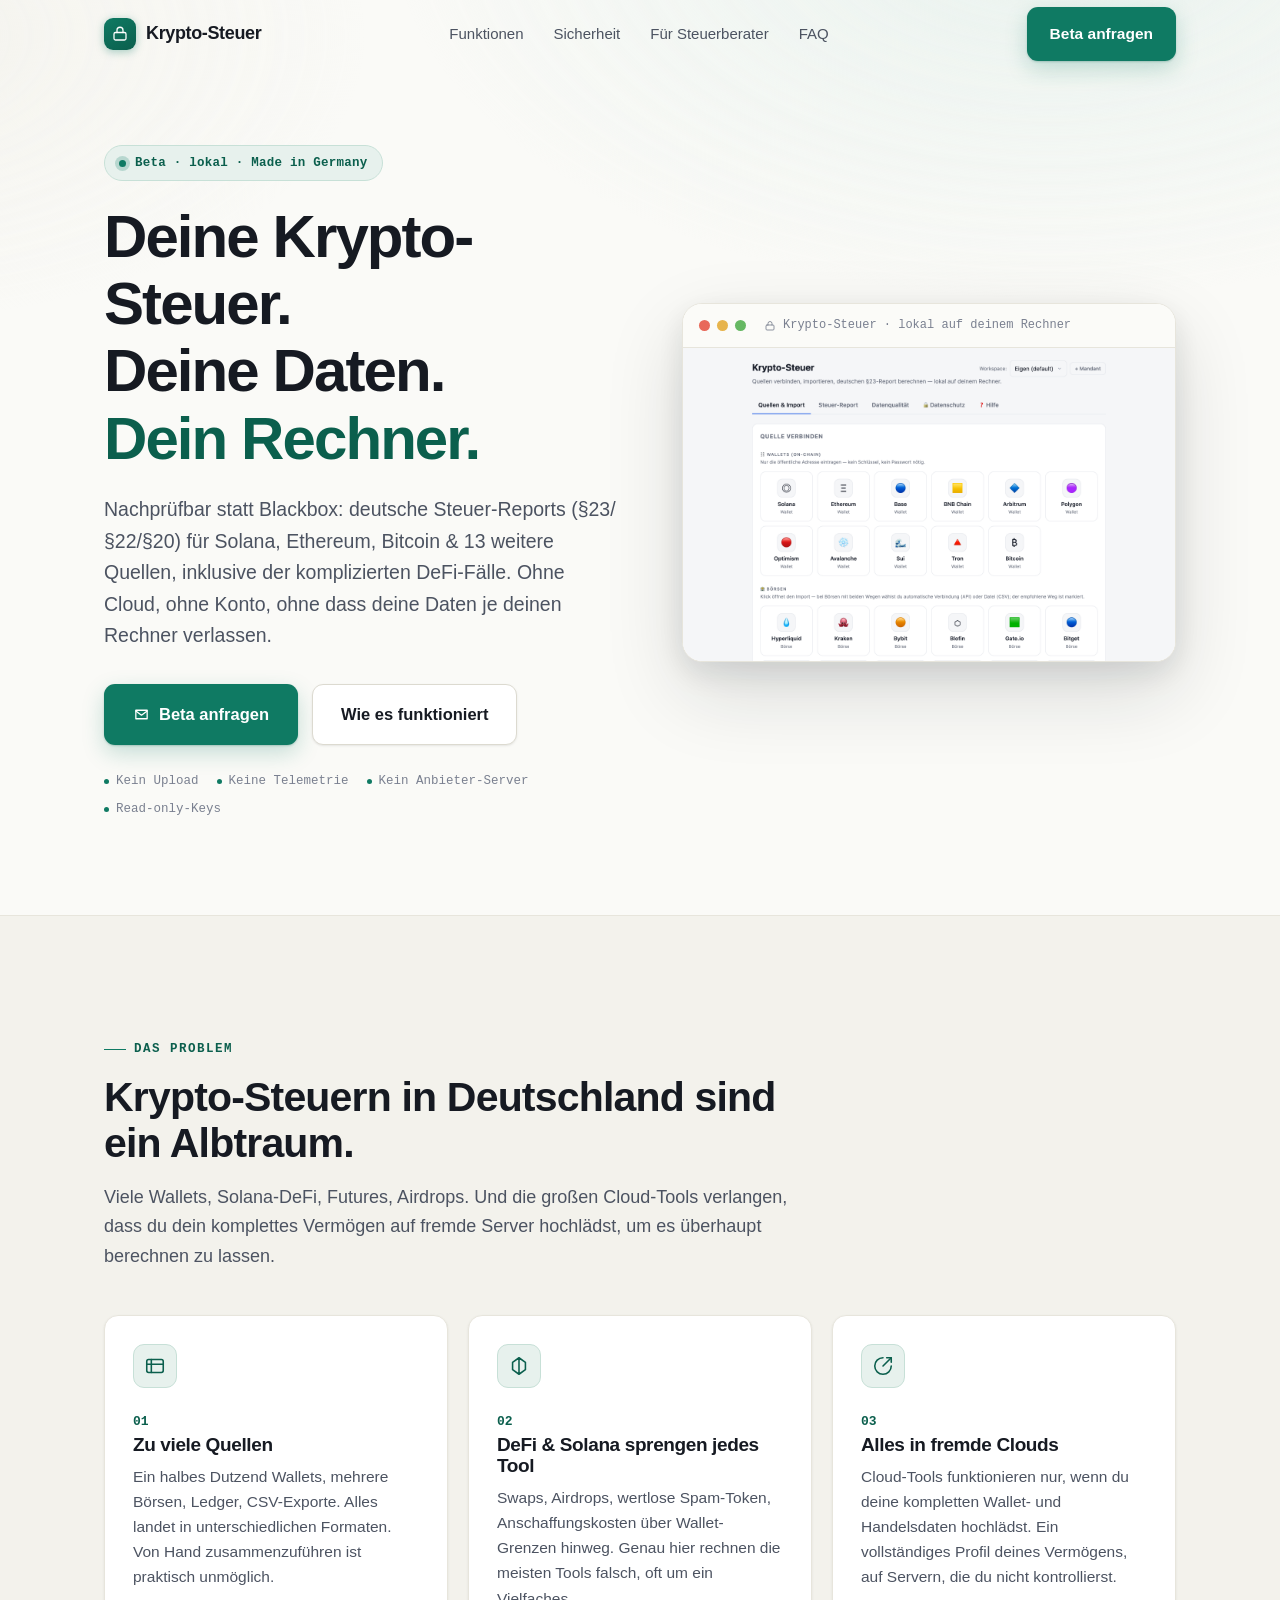
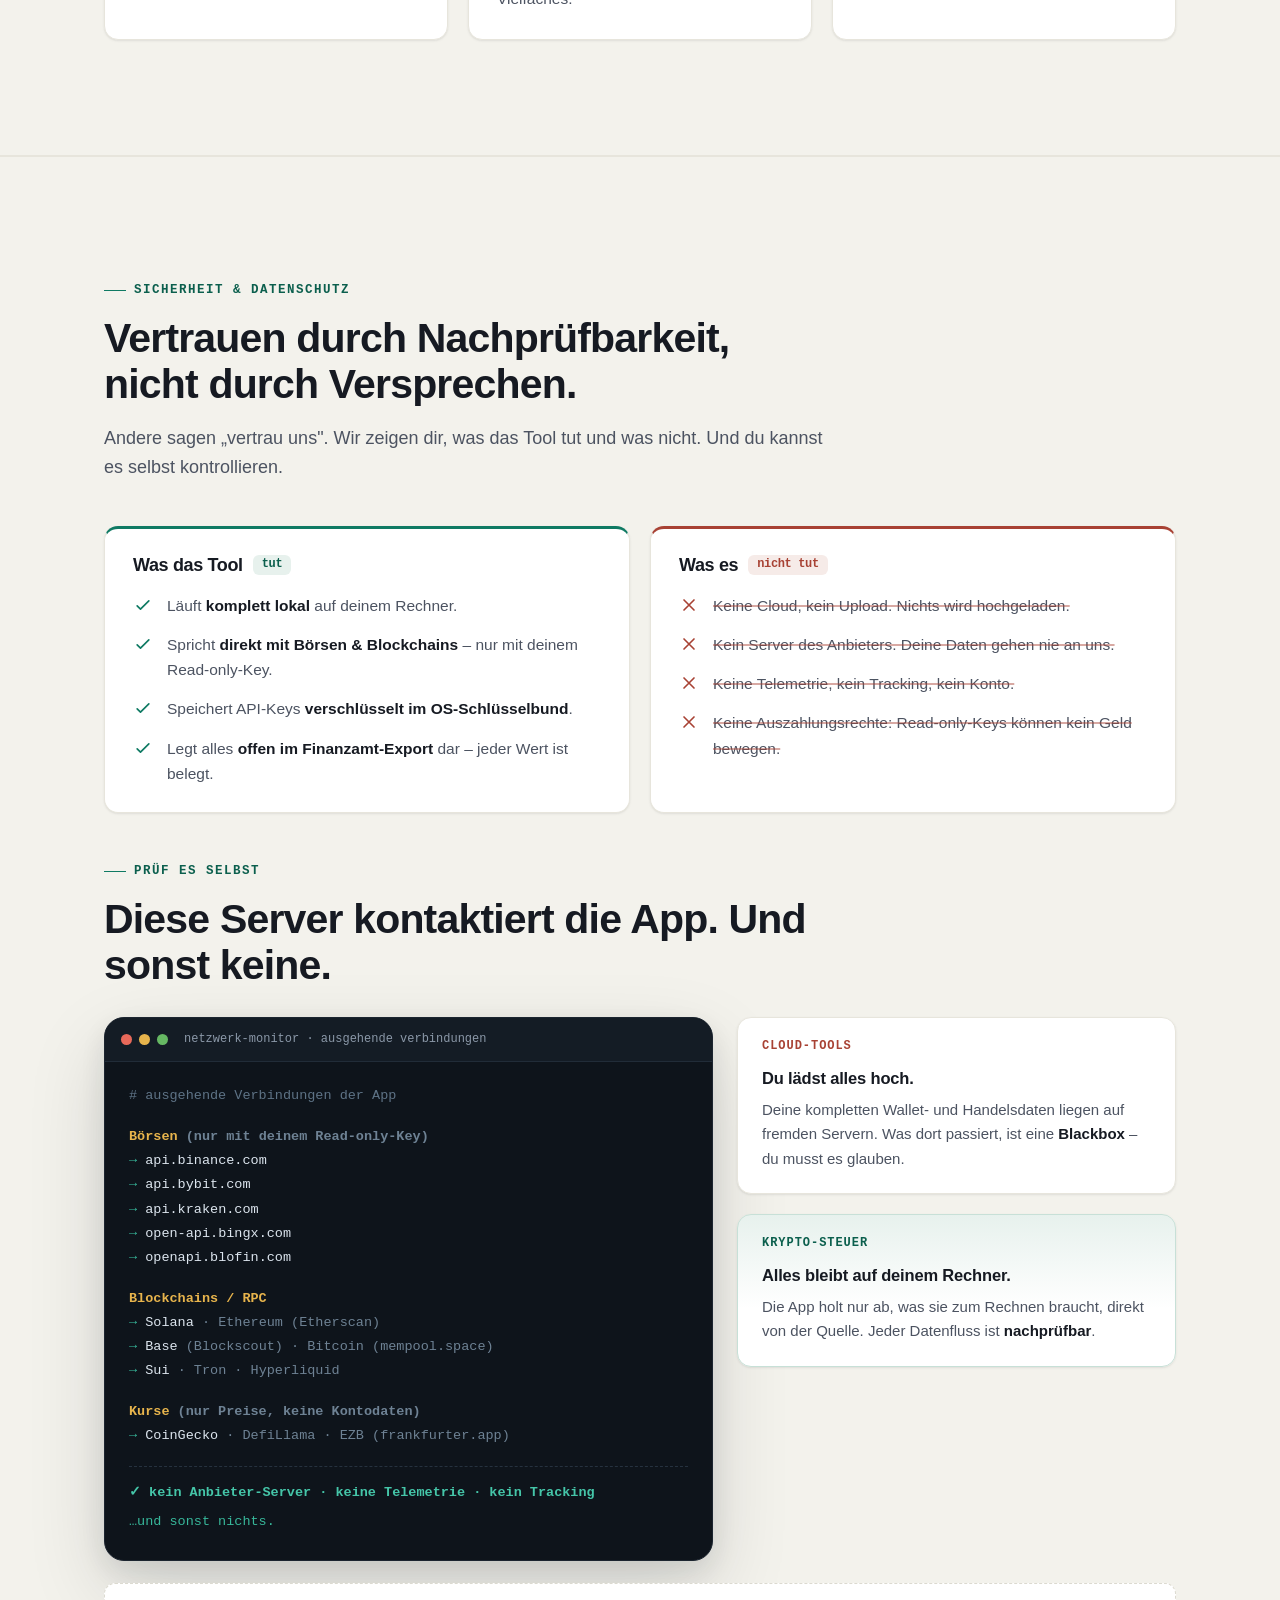
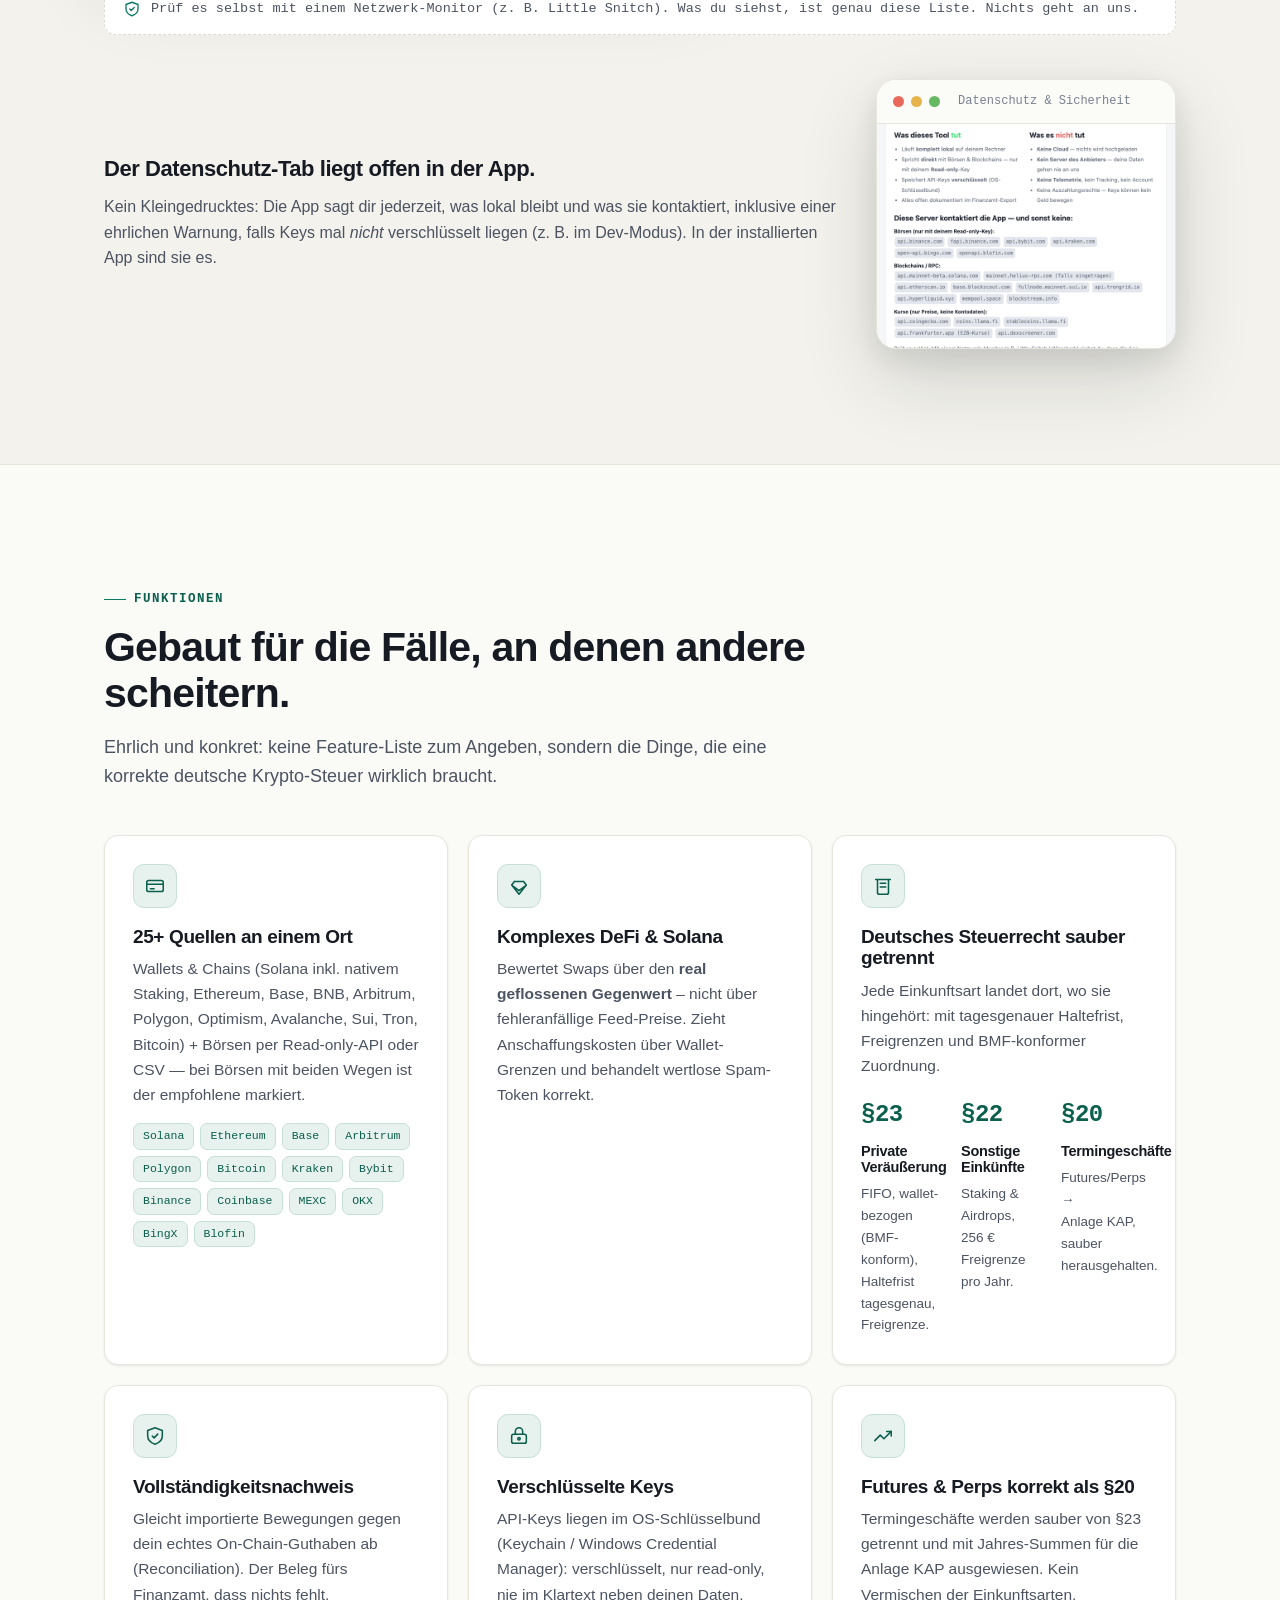
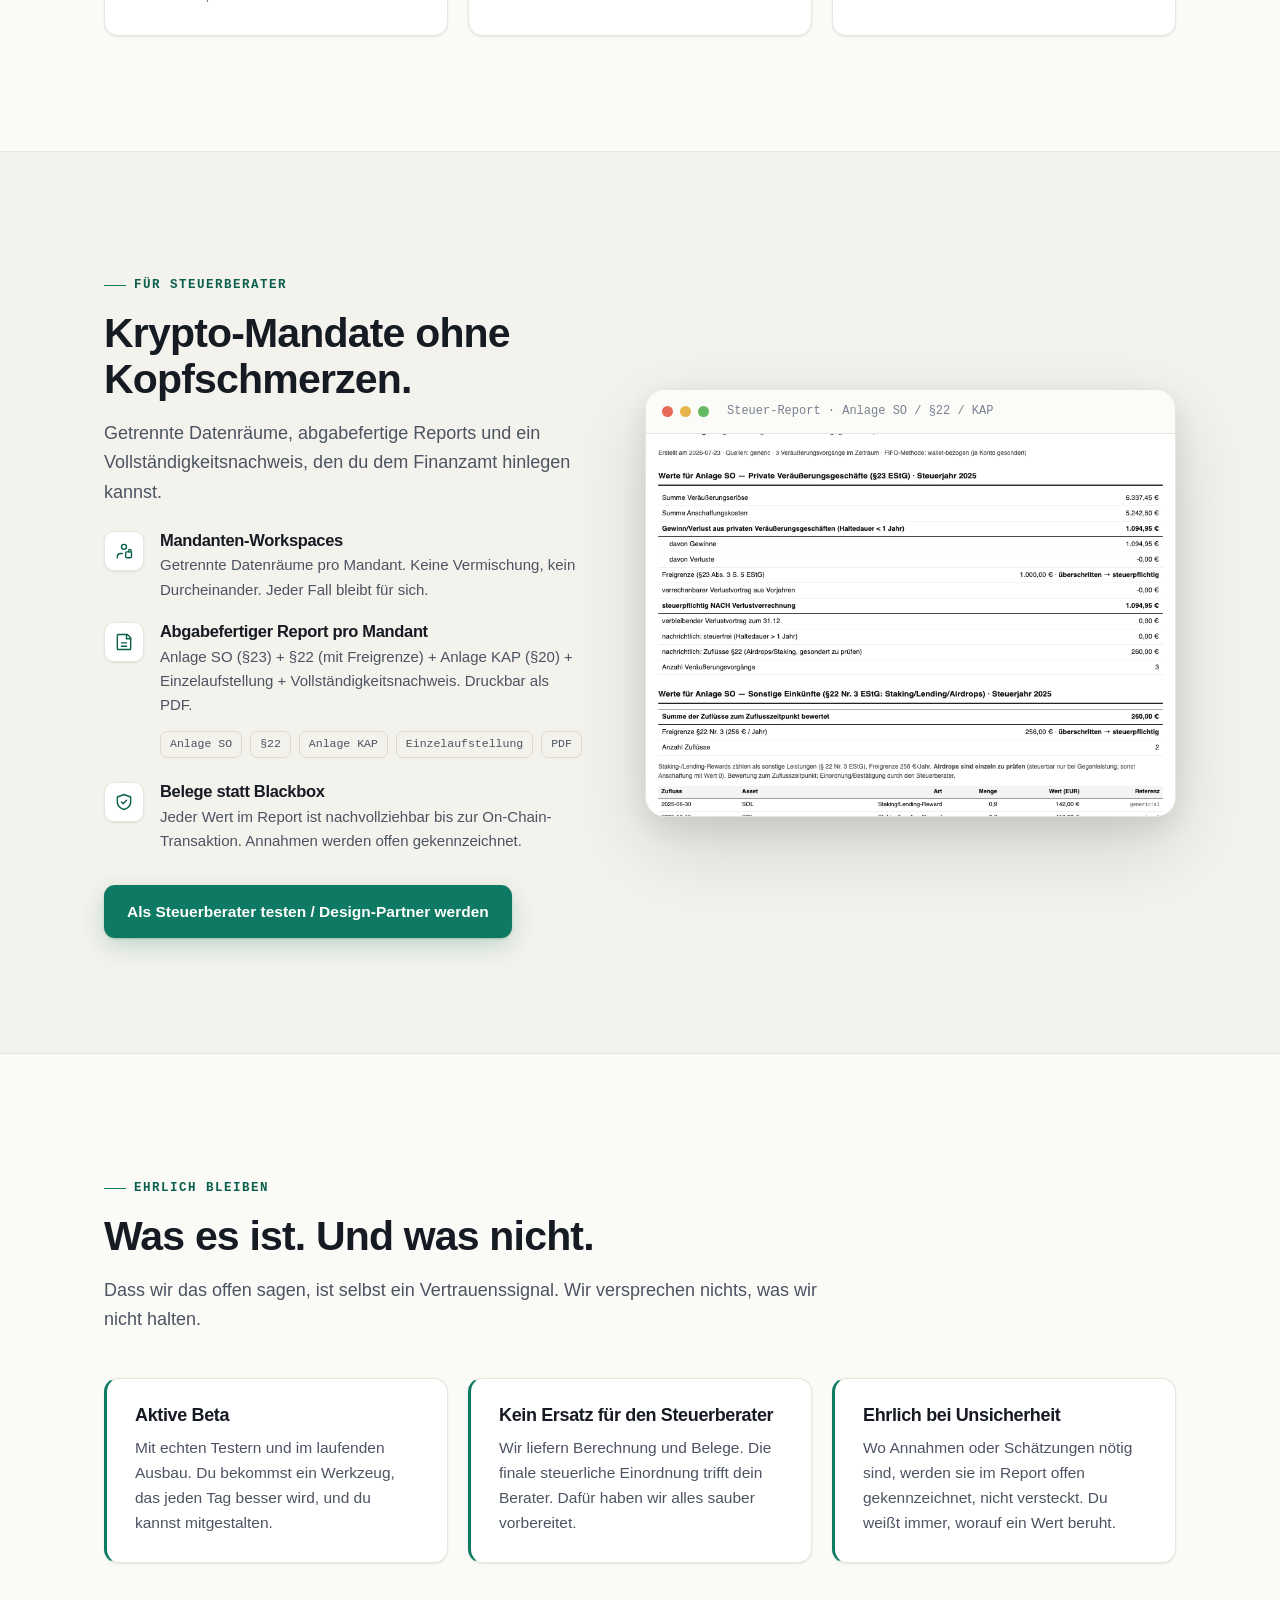
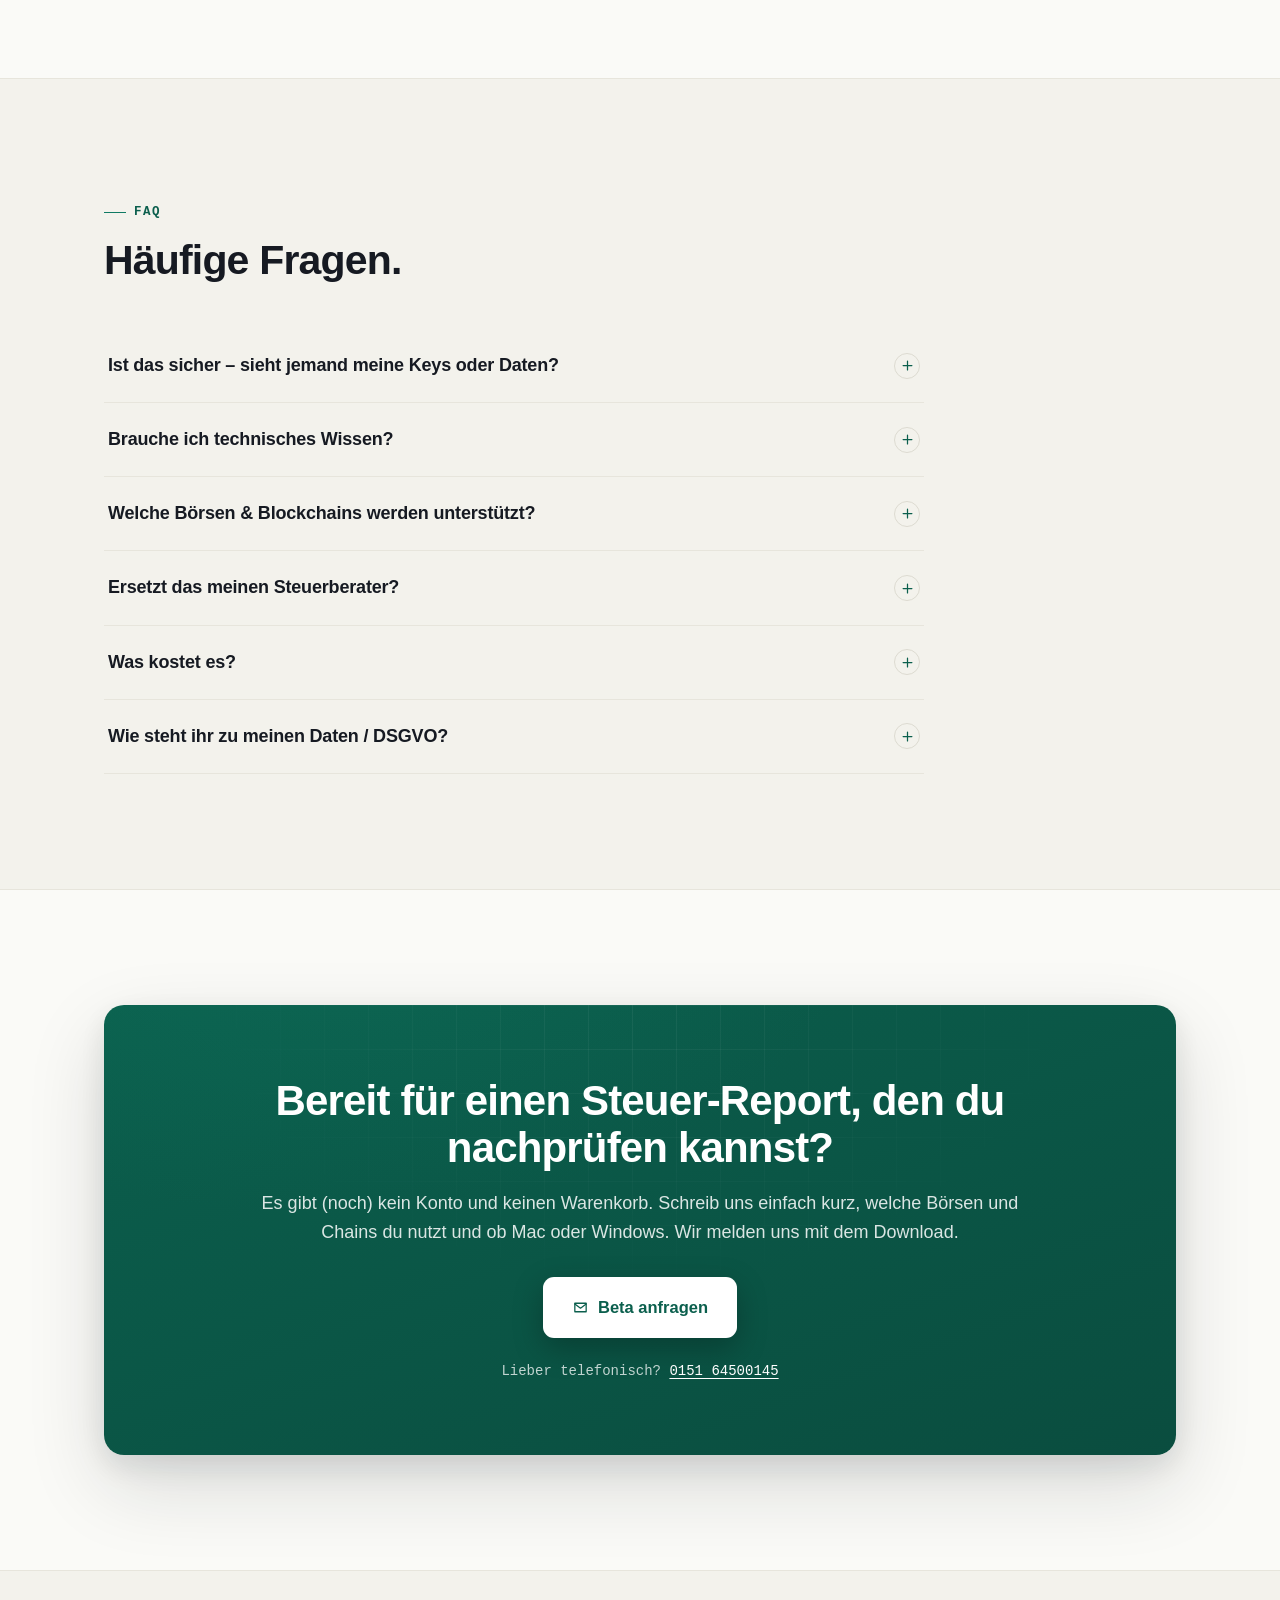
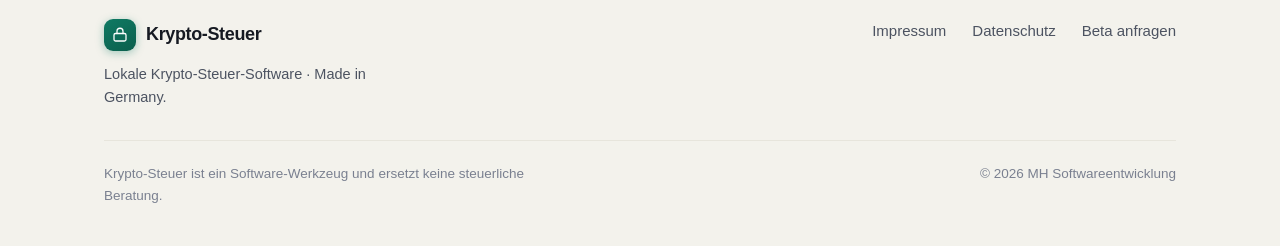
==== commit 0fe9f224: "update site" ====
--- a/index.html
+++ b/index.html
@@ -47,7 +47,7 @@
     "description": "Kostenlose Beta"
   },
   "featureList": [
-    "16+ Quellen: Solana, Ethereum, Base, Bitcoin, Sui, Tron, Hyperliquid, Kraken, Bybit, Binance, BingX, Blofin, Trade Republic, Ledger, CSV",
+    "25+ Quellen: 12 Chains (Solana, Ethereum, Base, BNB, Arbitrum, Polygon, Optimism, Avalanche, Sui, Tron, Bitcoin, Hyperliquid) + Börsen per Read-only-API (Kraken, Bybit, Coinbase, Binance, MEXC, OKX, Gate.io, KuCoin, Bitstamp, Bitfinex, Blofin, Bitget) + CSV-Import (BingX, Crypto.com, Bitpanda, Trade Republic, Bitcoin.de, Ledger)",
     "Deutsche Steuer-Reports nach §23, §22 und §20 EStG",
     "Komplexes DeFi & Solana: Swaps über realen Gegenwert, Anschaffungskosten über Wallet-Grenzen",
     "Vollständigkeitsnachweis durch On-Chain-Reconciliation",
@@ -208,7 +208,7 @@
           </span>
         </div>
         <div class="window-body">
-          <img src="assets/quellen.png" alt="Screenshot der App: Quellen verbinden – Wallets (Solana, Ethereum, Base, Sui, Tron, Bitcoin) und Börsen per read-only API." loading="eager" width="920" height="564">
+          <img src="assets/quellen.png" alt="Screenshot der App: Quellen verbinden – On-Chain-Wallets (Solana, Ethereum, Base, BNB, Arbitrum, Polygon, Optimism, Avalanche, Sui, Tron, Bitcoin) und Börsen per Read-only-API oder CSV-Import, in Kacheln gruppiert." loading="eager" width="920" height="584">
         </div>
       </figure>
     </div>
@@ -390,11 +390,11 @@
         <div class="card-icon" aria-hidden="true">
           <svg viewBox="0 0 24 24" fill="none" stroke="currentColor" stroke-width="1.7" stroke-linecap="round" stroke-linejoin="round"><rect x="3" y="6" width="18" height="12" rx="2"/><path d="M3 10h18M7 15h4"/></svg>
         </div>
-        <h3>16+ Quellen an einem Ort</h3>
-        <p>Wallets &amp; Chains (Solana inkl. nativem Staking, Ethereum, Base, Bitcoin, Sui, Tron) + Börsen per Read-only-API + Trade Republic, Ledger und CSV.</p>
+        <h3>25+ Quellen an einem Ort</h3>
+        <p>Wallets &amp; Chains (Solana inkl. nativem Staking, Ethereum, Base, BNB, Arbitrum, Polygon, Optimism, Avalanche, Sui, Tron, Bitcoin) + Börsen per Read-only-API oder CSV — bei Börsen mit beiden Wegen ist der empfohlene markiert.</p>
         <div class="tags">
-          <span class="chip">Solana</span><span class="chip">Ethereum</span><span class="chip">Base</span><span class="chip">Bitcoin</span><span class="chip">Sui</span><span class="chip">Tron</span>
-          <span class="chip">Kraken</span><span class="chip">Bybit</span><span class="chip">Binance</span><span class="chip">BingX</span><span class="chip">Blofin</span><span class="chip">Hyperliquid</span>
+          <span class="chip">Solana</span><span class="chip">Ethereum</span><span class="chip">Base</span><span class="chip">Arbitrum</span><span class="chip">Polygon</span><span class="chip">Bitcoin</span>
+          <span class="chip">Kraken</span><span class="chip">Bybit</span><span class="chip">Binance</span><span class="chip">Coinbase</span><span class="chip">MEXC</span><span class="chip">OKX</span><span class="chip">BingX</span><span class="chip">Blofin</span>
         </div>
       </article>
 
@@ -533,7 +533,7 @@
       </details>
       <details class="faq-item">
         <summary>Welche Börsen &amp; Blockchains werden unterstützt?<span class="chev" aria-hidden="true"><svg viewBox="0 0 24 24" fill="none" stroke="currentColor" stroke-width="2" stroke-linecap="round"><path d="M12 5v14M5 12h14"/></svg></span></summary>
-        <div class="faq-answer"><strong>Blockchains:</strong> Solana (inkl. nativem Staking), Ethereum, Base, Bitcoin, Sui, Tron, Hyperliquid. <strong>Börsen (read-only API):</strong> Kraken, Bybit, Binance, BingX, Blofin, Hyperliquid. Dazu Trade Republic, Ledger und CSV-Import. <span class="mono">Kurse:</span> CoinGecko, DefiLlama, EZB.</div>
+        <div class="faq-answer"><strong>Blockchains:</strong> Solana (inkl. nativem Staking), Ethereum, Base, BNB, Arbitrum, Polygon, Optimism, Avalanche, Sui, Tron, Bitcoin, Hyperliquid. <strong>Börsen (Read-only-API):</strong> Kraken, Bybit, Coinbase, Binance, MEXC, OKX, Gate.io, KuCoin, Bitstamp, Bitfinex, Blofin, Bitget. <strong>Nur CSV/Datei:</strong> BingX, Crypto.com, Bitpanda, Trade Republic, Bitcoin.de, Ledger. Bei Börsen mit beiden Wegen wählst du beim Verbinden API oder CSV — der empfohlene Weg ist markiert. <span class="mono">Kurse:</span> CoinGecko, DefiLlama, EZB.</div>
       </details>
       <details class="faq-item">
         <summary>Ersetzt das meinen Steuerberater?<span class="chev" aria-hidden="true"><svg viewBox="0 0 24 24" fill="none" stroke="currentColor" stroke-width="2" stroke-linecap="round"><path d="M12 5v14M5 12h14"/></svg></span></summary>
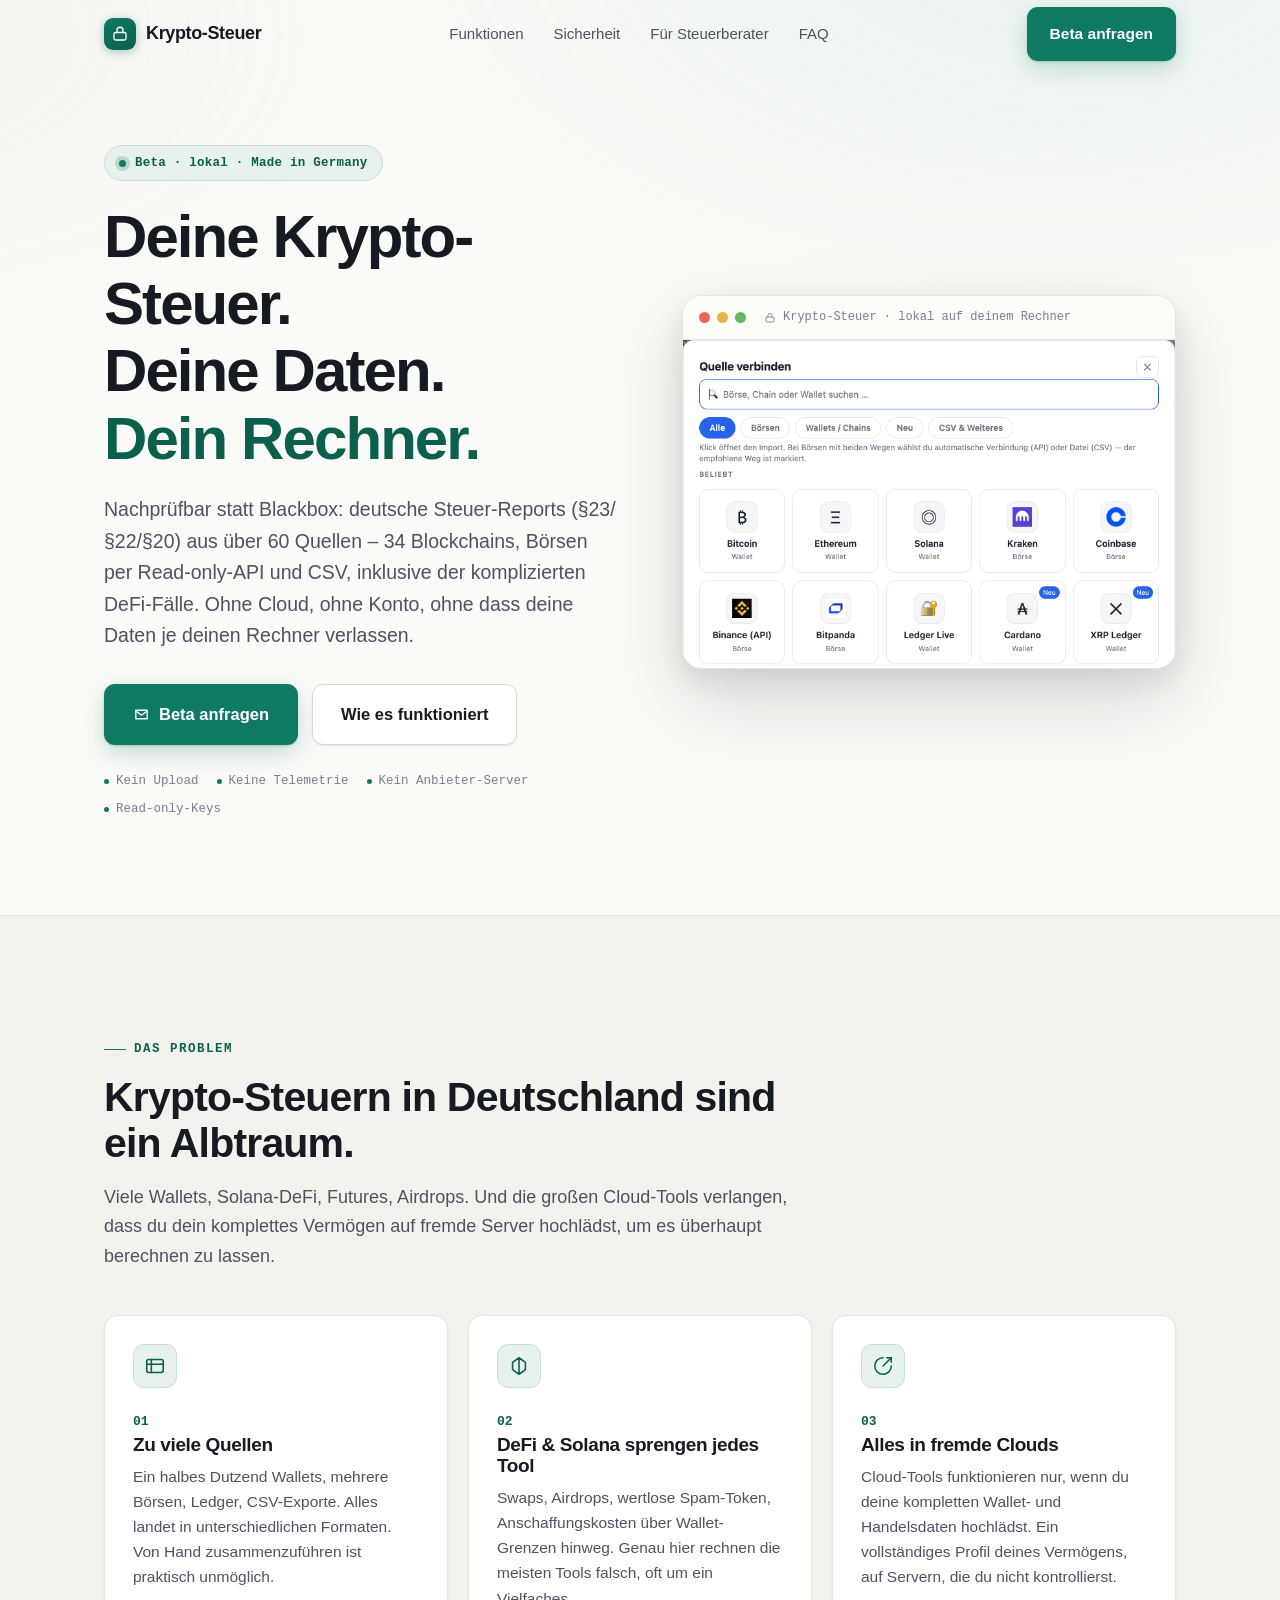
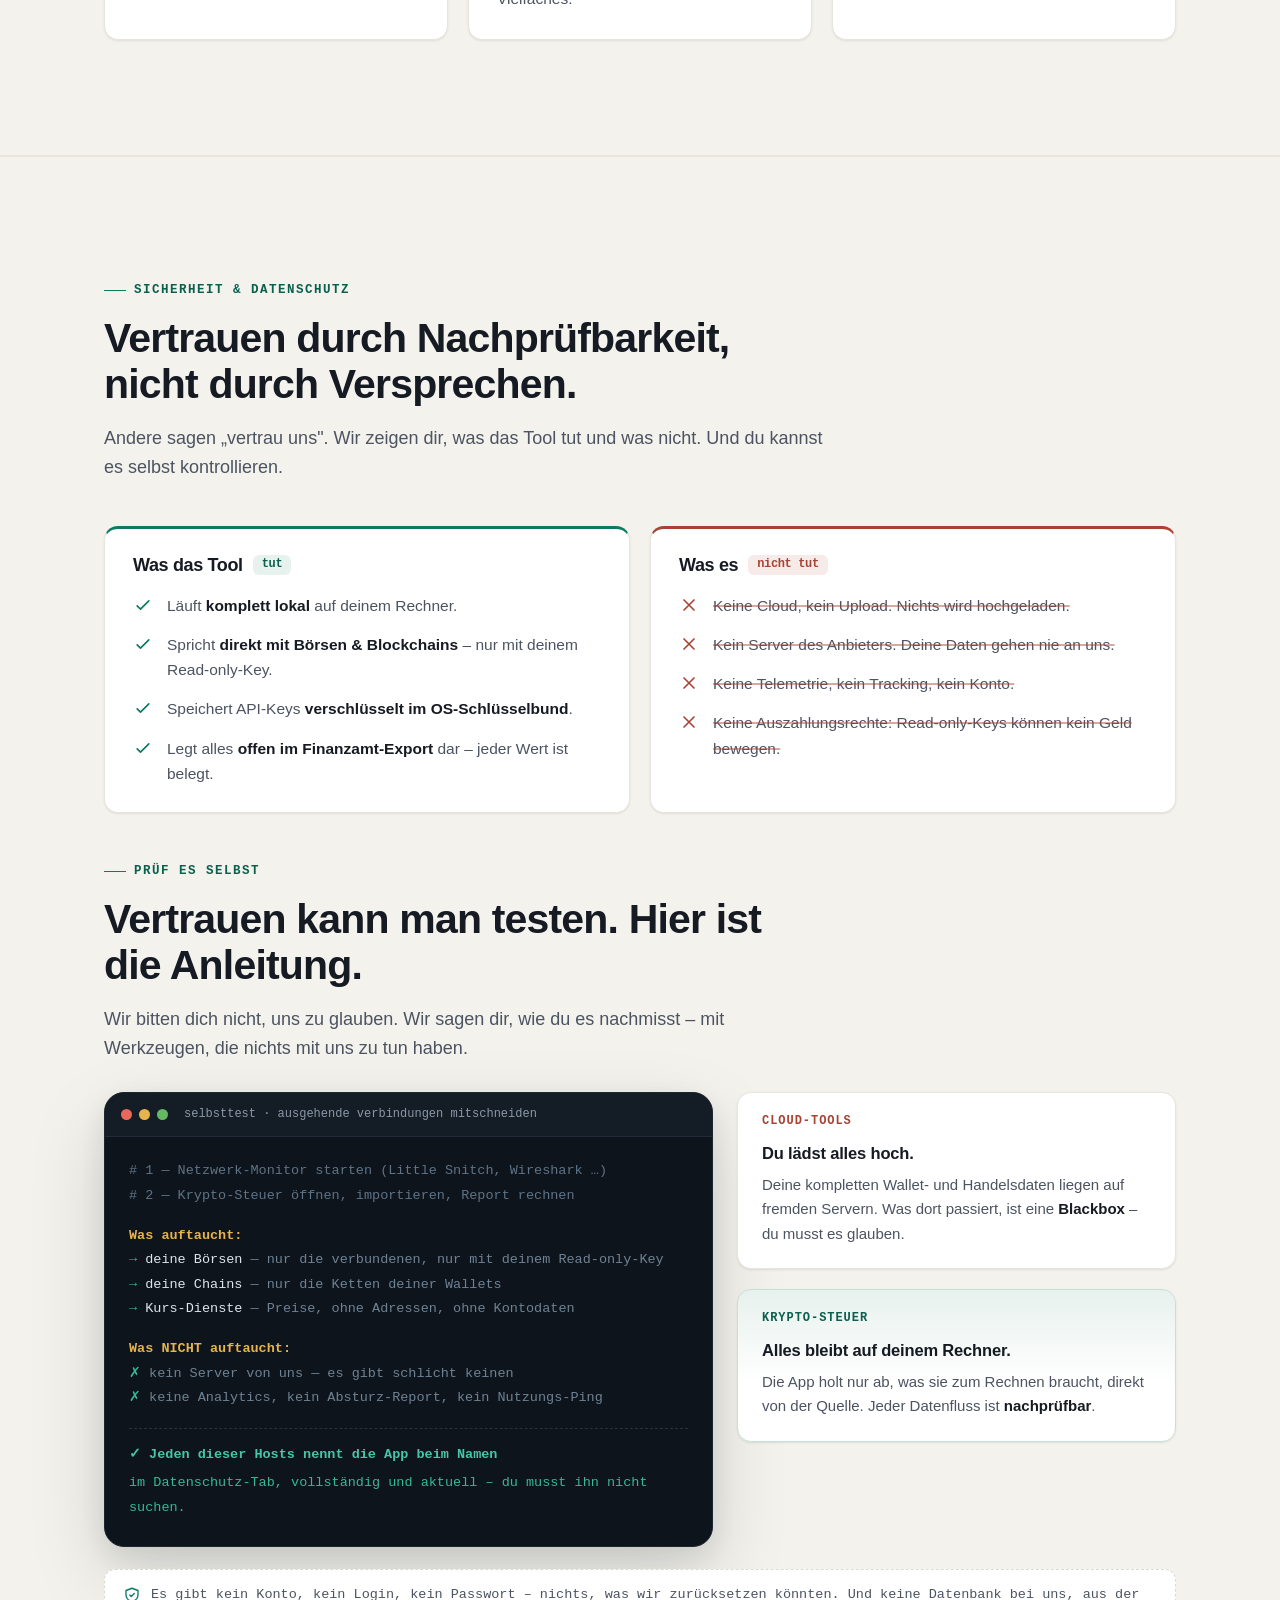
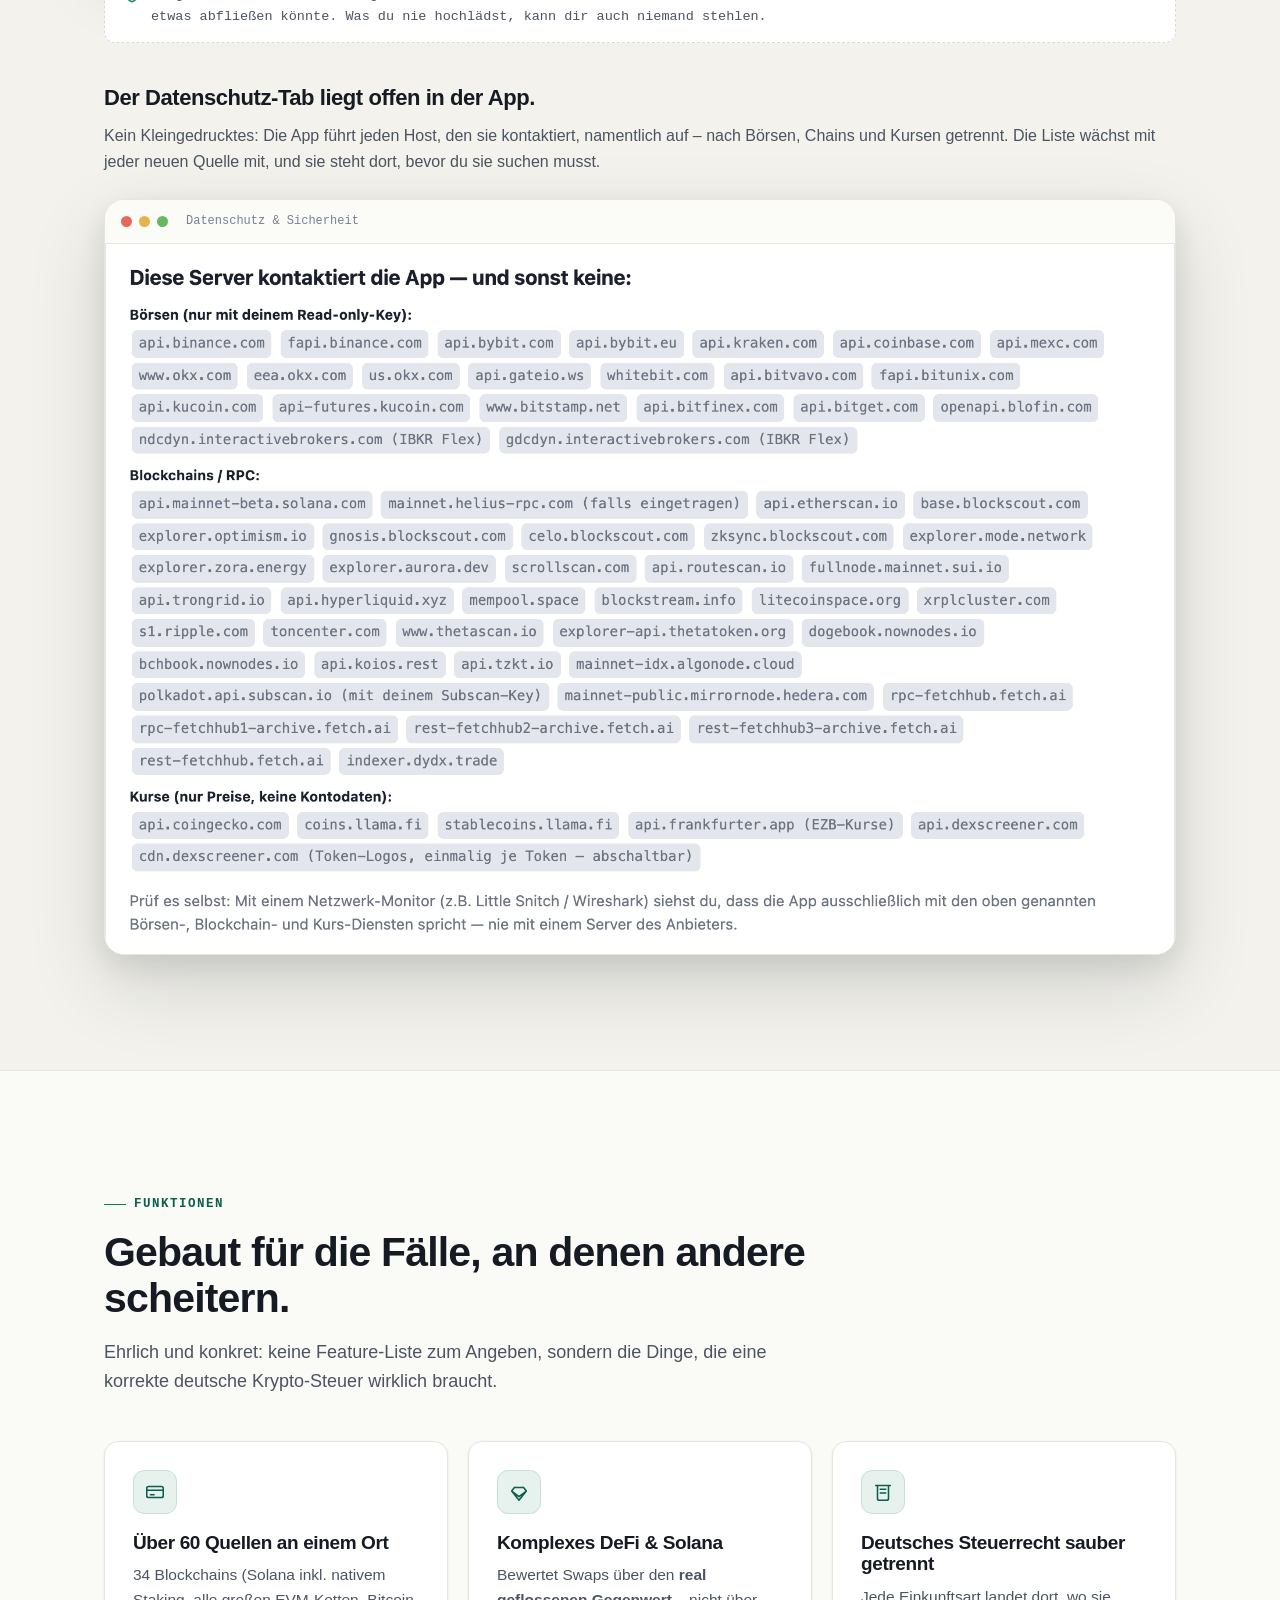
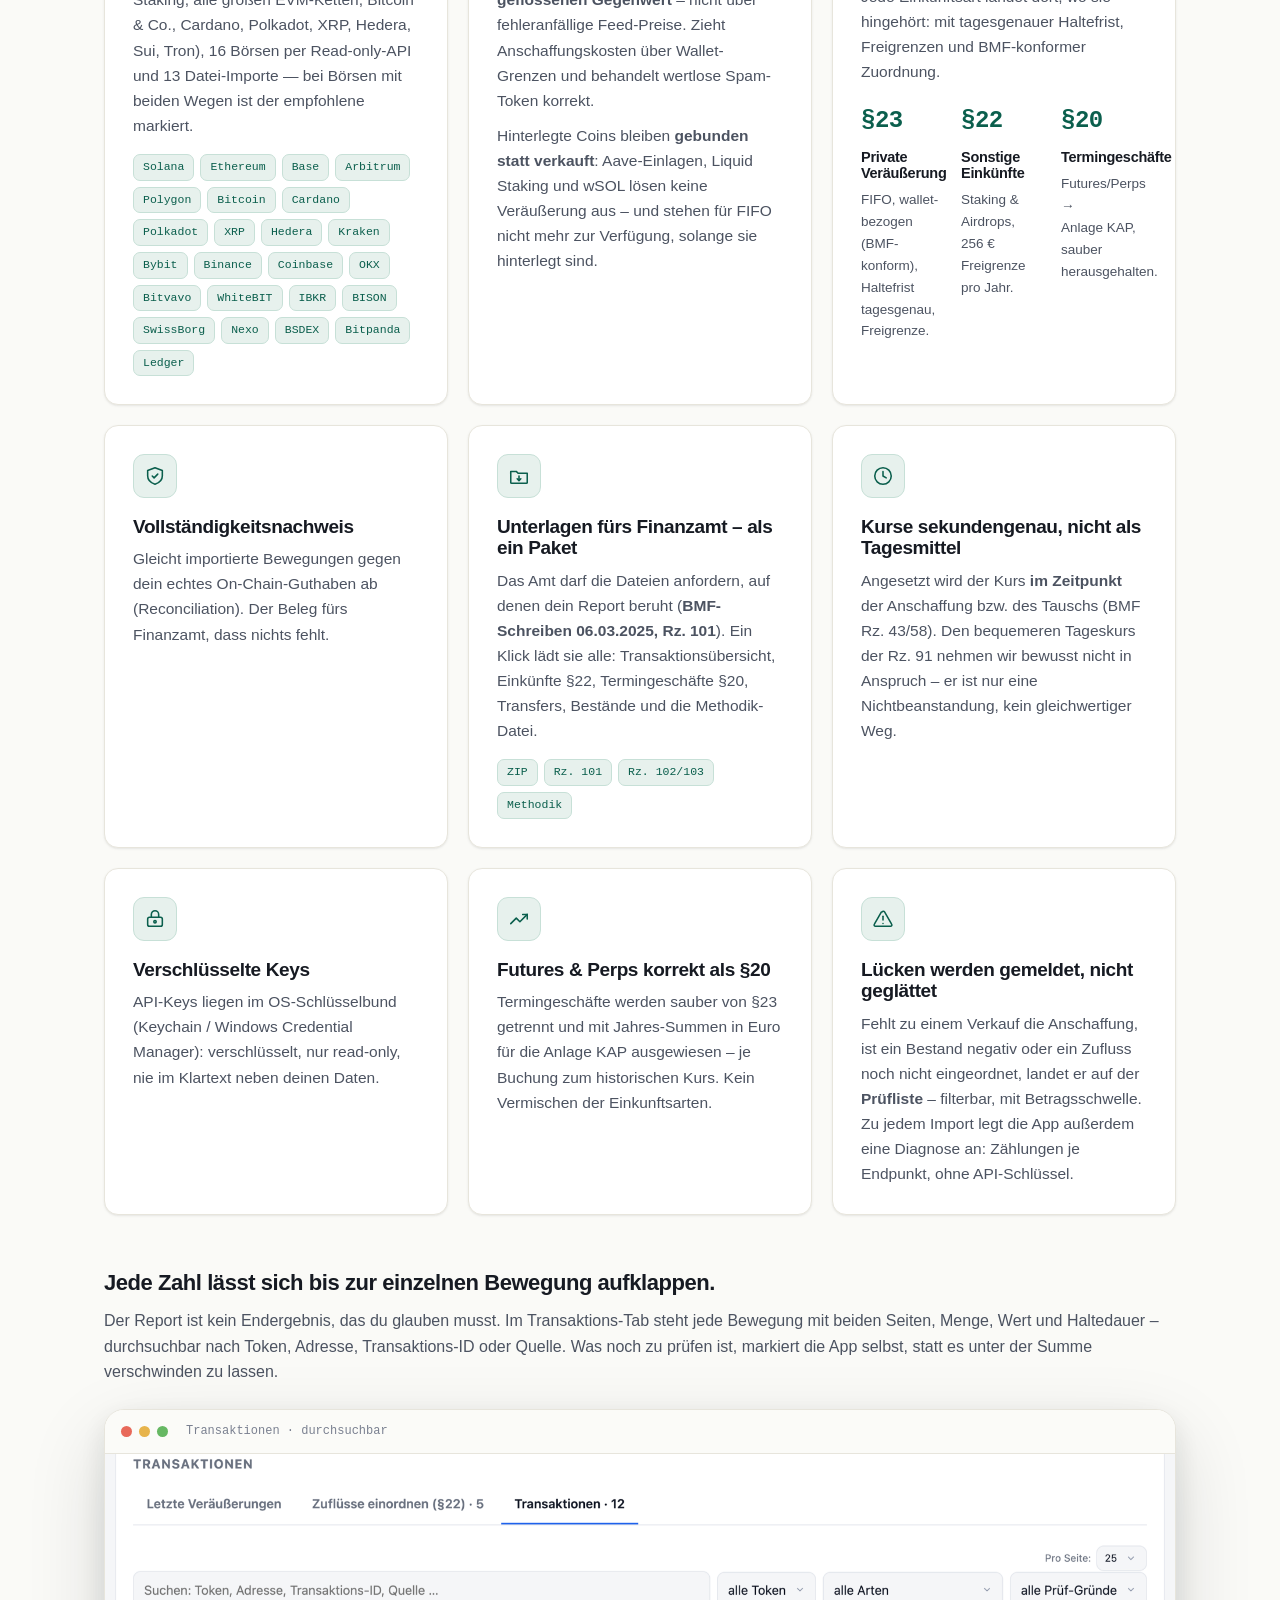
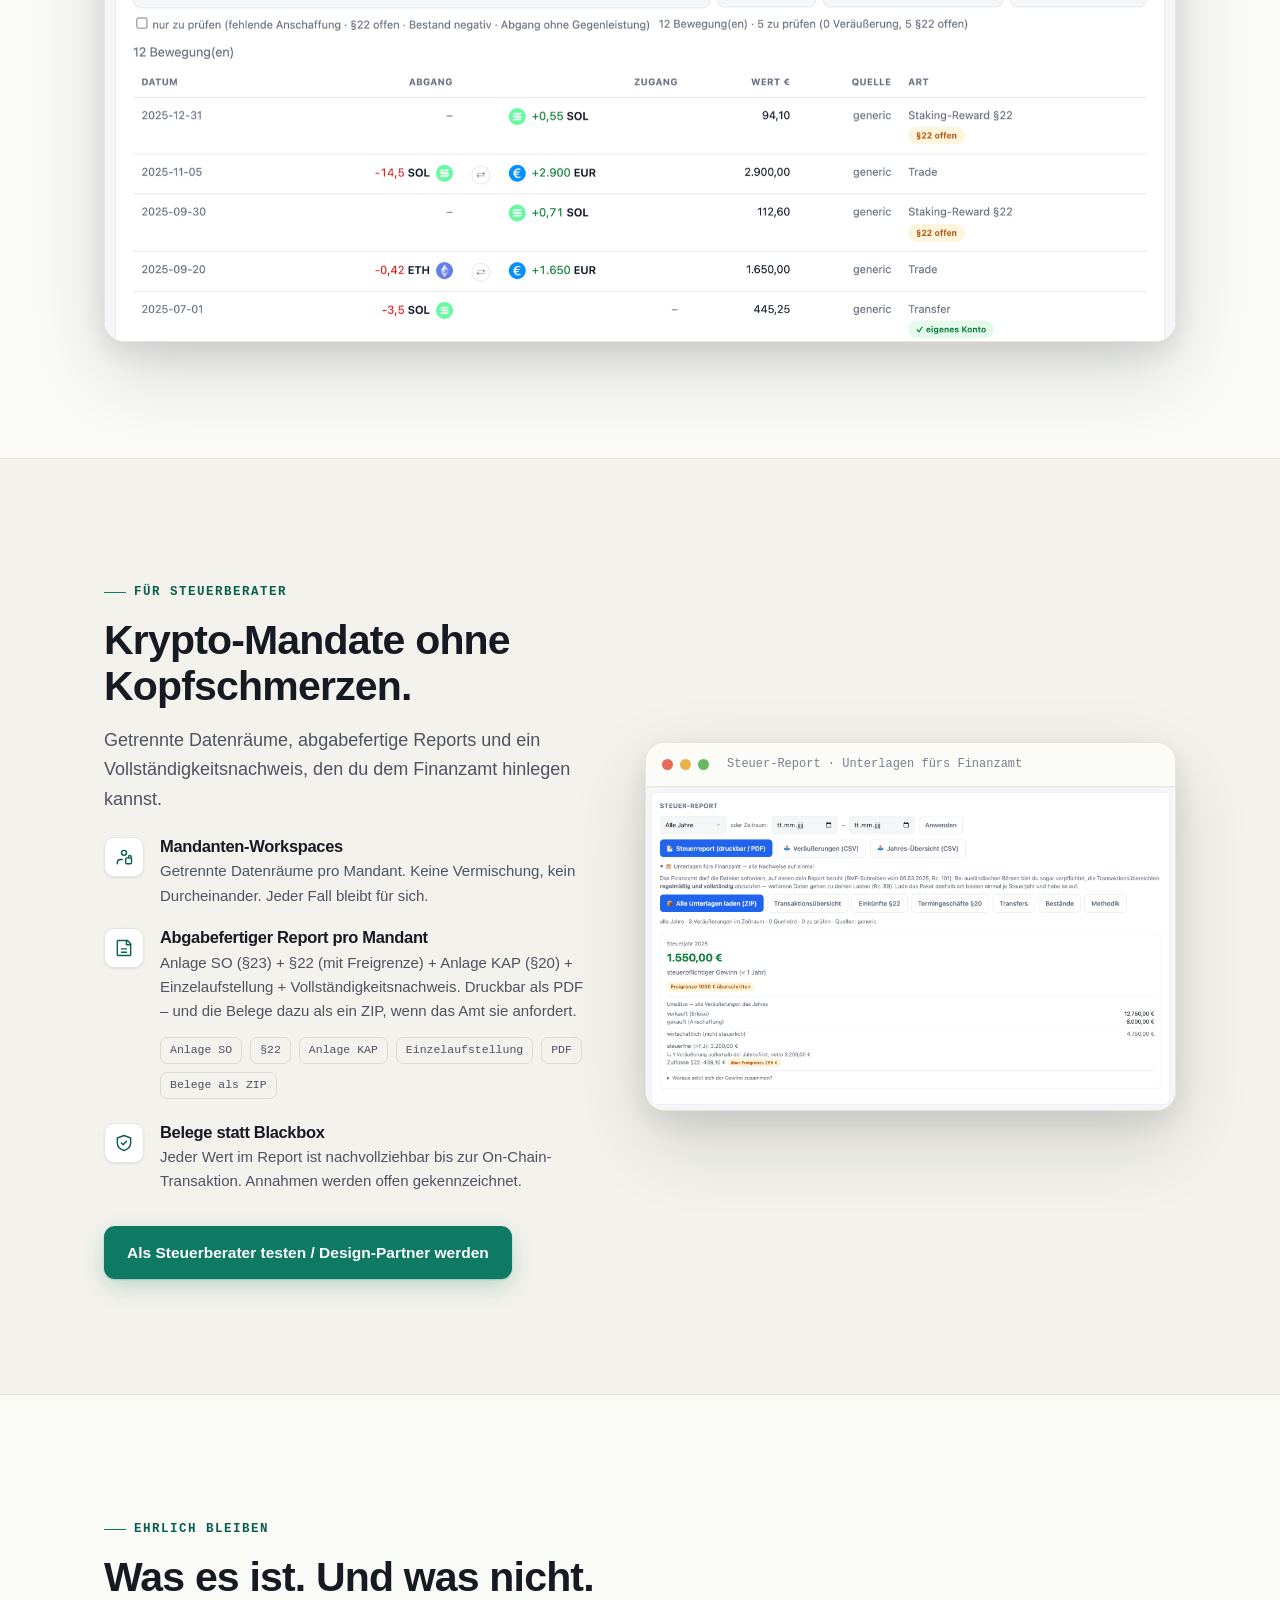
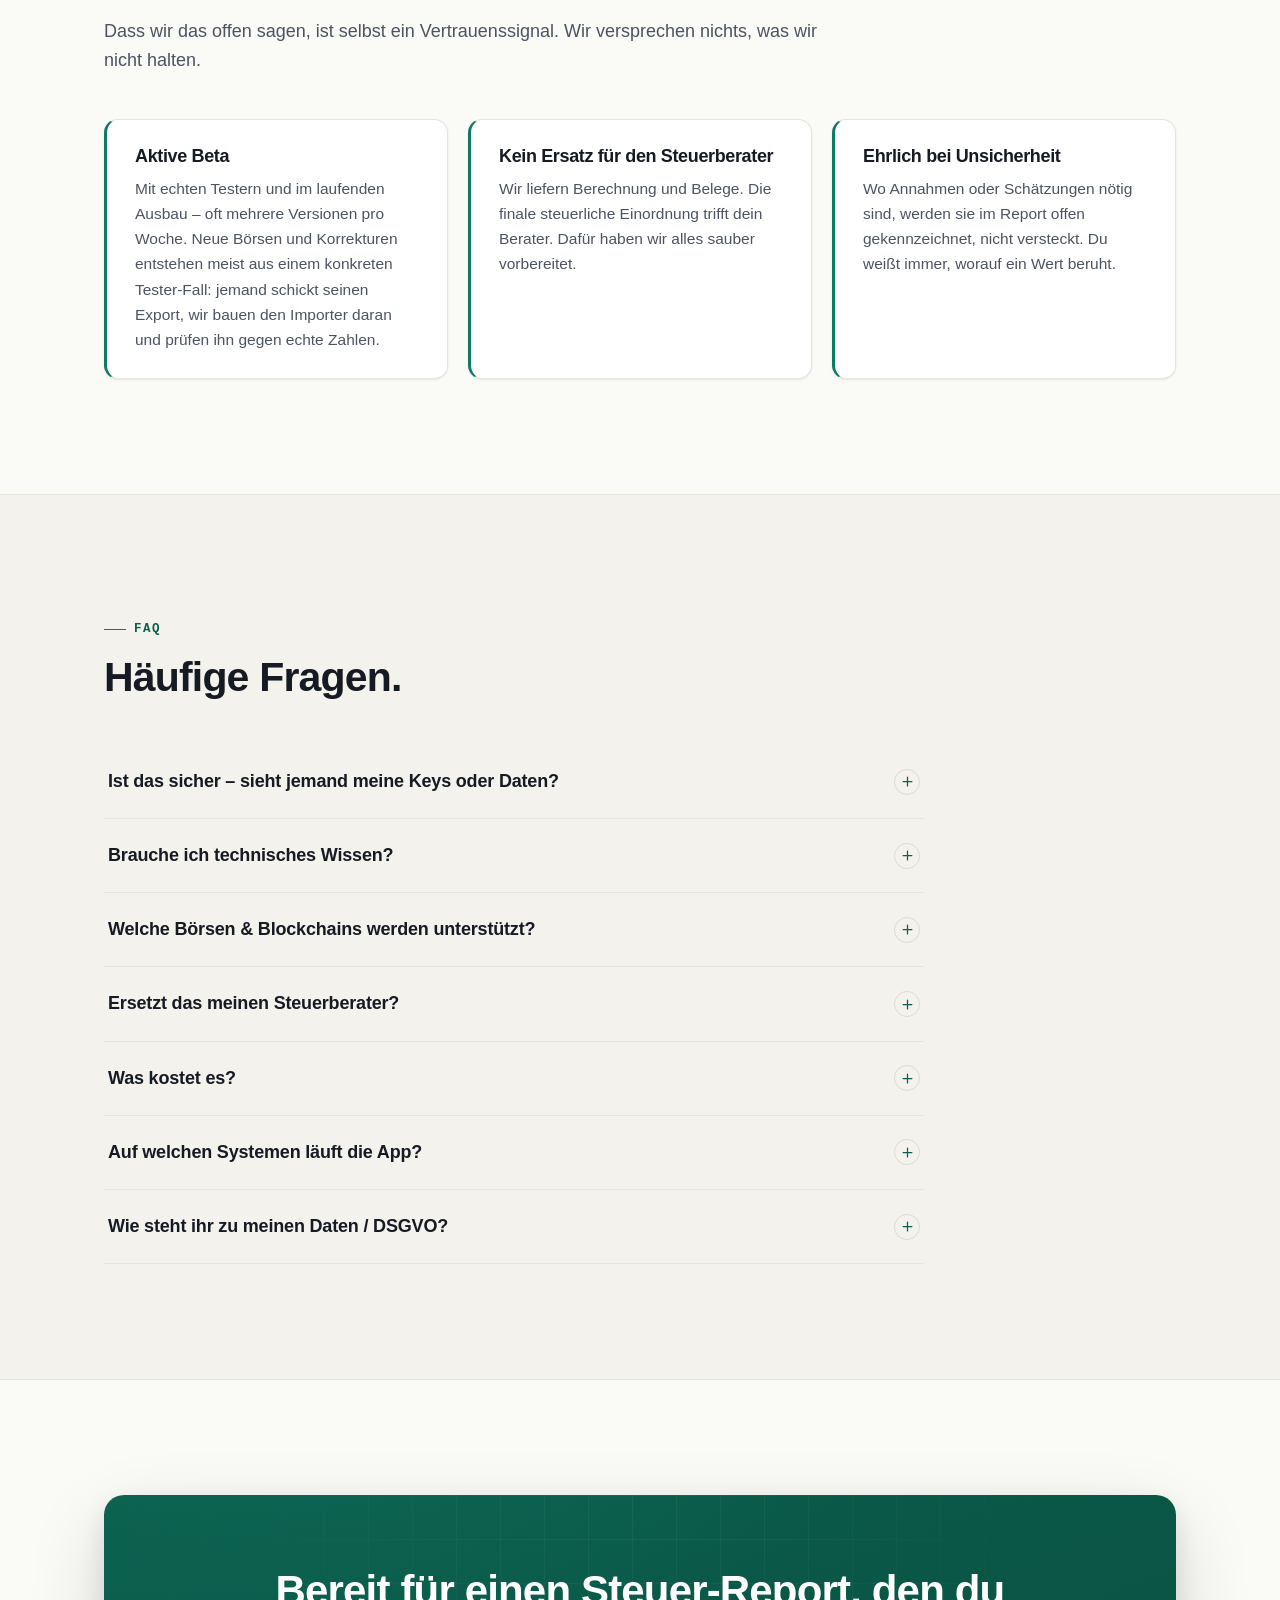
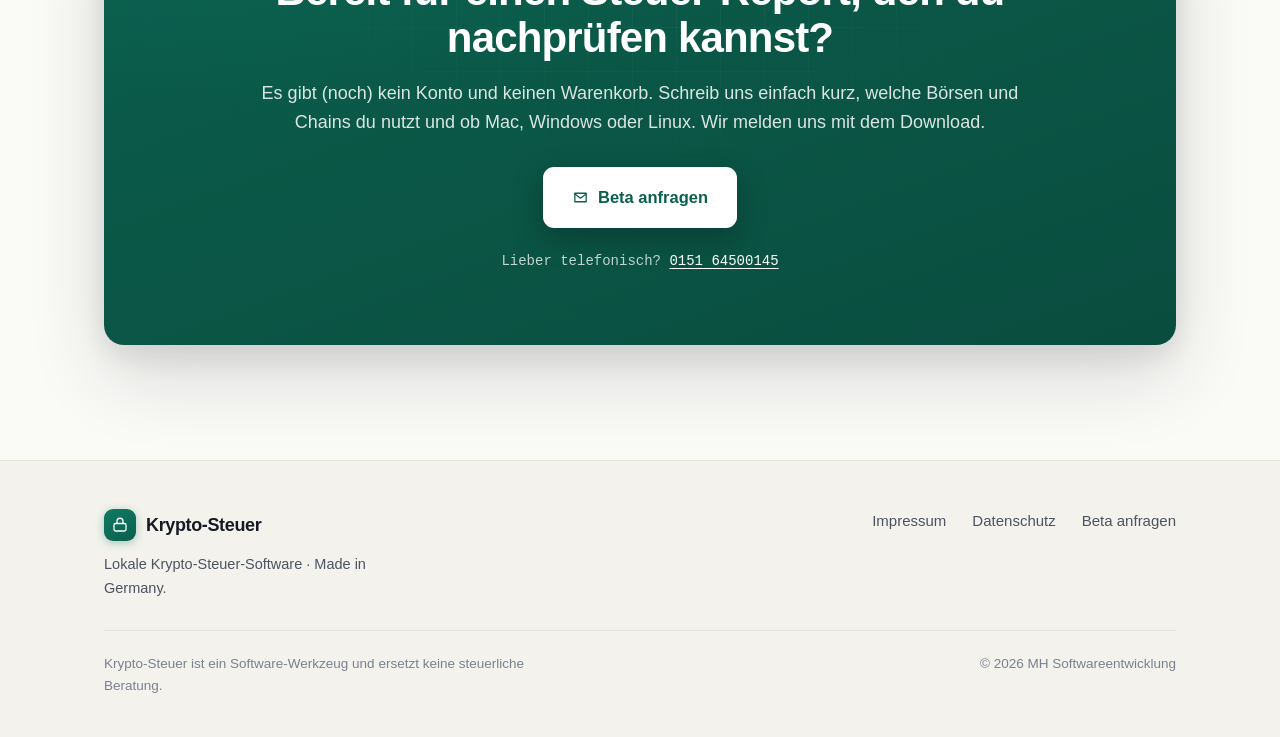
==== commit e9bafad2: "Website auf App-Stand 1.5.0 gebracht Die Seite war auf dem Stand vom 26. Juli (App ~1.4.4x) — seitde" ====
--- a/index.html
+++ b/index.html
@@ -5,7 +5,7 @@
 <meta charset="UTF-8">
 <meta name="viewport" content="width=device-width, initial-scale=1">
 <title>Krypto-Steuer – Lokale Krypto-Steuer-Software für Deutschland (§23/§22/§20)</title>
-<meta name="description" content="Lokale Krypto-Steuer-Software für Deutschland: §23/§22/§20 EStG für Solana, Ethereum, Bitcoin & DeFi. Ohne Cloud, ohne Konto – deine Daten bleiben auf dem Rechner.">
+<meta name="description" content="Lokale Krypto-Steuer-Software für Deutschland: §23/§22/§20 EStG für Solana, Ethereum, Bitcoin & DeFi – über 60 Quellen. Ohne Cloud, ohne Konto – deine Daten bleiben auf dem Rechner.">
 <meta name="robots" content="index,follow">
 <meta name="color-scheme" content="light dark">
 <link rel="canonical" href="https://meine-kryptosteuer.de/">
@@ -14,7 +14,7 @@
 <meta property="og:type" content="website">
 <meta property="og:site_name" content="Krypto-Steuer">
 <meta property="og:title" content="Krypto-Steuer – Lokale Krypto-Steuer-Software für Deutschland (§23/§22/§20)">
-<meta property="og:description" content="Deutsche Krypto-Steuer-Reports (§23/§22/§20) für Solana, Ethereum, Bitcoin & DeFi – lokal auf deinem Rechner, ohne Cloud, ohne Konto, nachprüfbar.">
+<meta property="og:description" content="Deutsche Krypto-Steuer-Reports (§23/§22/§20) für Solana, Ethereum, Bitcoin & DeFi – über 60 Quellen, lokal auf deinem Rechner, ohne Cloud, ohne Konto, nachprüfbar.">
 <meta property="og:locale" content="de_DE">
 <meta property="og:url" content="https://meine-kryptosteuer.de/">
 <meta property="og:image" content="https://meine-kryptosteuer.de/assets/og-image.png">
@@ -25,7 +25,7 @@
 <!-- Twitter Card -->
 <meta name="twitter:card" content="summary_large_image">
 <meta name="twitter:title" content="Krypto-Steuer – Lokale Krypto-Steuer-Software für Deutschland (§23/§22/§20)">
-<meta name="twitter:description" content="Deutsche Krypto-Steuer-Reports (§23/§22/§20) für Solana, Ethereum, Bitcoin & DeFi – lokal, ohne Cloud, ohne Konto, nachprüfbar.">
+<meta name="twitter:description" content="Deutsche Krypto-Steuer-Reports (§23/§22/§20) für Solana, Ethereum, Bitcoin & DeFi – über 60 Quellen, lokal, ohne Cloud, ohne Konto, nachprüfbar.">
 <meta name="twitter:image" content="https://meine-kryptosteuer.de/assets/og-image.png">
 
 <link rel="stylesheet" href="assets/site.css">
@@ -38,18 +38,21 @@
   "@type": "SoftwareApplication",
   "name": "Krypto-Steuer",
   "applicationCategory": "FinanceApplication",
-  "operatingSystem": "macOS, Windows",
-  "description": "Lokale Krypto-Steuer-Software für Deutschland: erstellt Steuer-Reports nach §23/§22/§20 EStG für Solana, Ethereum, Bitcoin und weitere Quellen inklusive DeFi. Läuft komplett lokal, ohne Cloud und ohne Konto.",
+  "operatingSystem": "macOS, Windows, Linux",
+  "softwareVersion": "1.5.0",
+  "description": "Lokale Krypto-Steuer-Software für Deutschland: erstellt Steuer-Reports nach §23/§22/§20 EStG für über 60 Quellen – 34 Blockchains, Börsen per Read-only-API und CSV-Import, inklusive DeFi. Läuft komplett lokal, ohne Cloud und ohne Konto.",
   "offers": {
     "@type": "Offer",
     "price": "0",
     "priceCurrency": "EUR",
-    "description": "Kostenlose Beta"
+    "description": "Kostenlose Beta für Tester – inklusive Export. Ein faires Preismodell folgt; Rechnen und Ansehen bleiben frei."
   },
   "featureList": [
-    "25+ Quellen: 12 Chains (Solana, Ethereum, Base, BNB, Arbitrum, Polygon, Optimism, Avalanche, Sui, Tron, Bitcoin, Hyperliquid) + Börsen per Read-only-API (Kraken, Bybit, Coinbase, Binance, MEXC, OKX, Gate.io, KuCoin, Bitstamp, Bitfinex, Blofin, Bitget) + CSV-Import (BingX, Crypto.com, Bitpanda, Trade Republic, Bitcoin.de, Ledger)",
+    "Über 60 Quellen: 34 Blockchains (u. a. Solana, Ethereum, Base, BNB, Arbitrum, Polygon, Optimism, Avalanche, Bitcoin, Litecoin, Dogecoin, Bitcoin Cash, XRP, Cardano, Polkadot, TON, Tezos, Algorand, Hedera, Sui, Tron, Fetch.ai) + Börsen per Read-only-API (Kraken, Bybit, Coinbase, Binance, MEXC, OKX, Gate.io, KuCoin, Bitstamp, Bitfinex, Blofin, Bitget, WhiteBIT, Bitvavo, Bitunix, Interactive Brokers) + CSV-Import (BISON, SwissBorg, Nexo, BSDEX, Bitpanda, Crypto.com, Trade Republic, Bitcoin.de, BingX, Bittrex, Coinfinity, Strike, Ledger Live)",
     "Deutsche Steuer-Reports nach §23, §22 und §20 EStG",
-    "Komplexes DeFi & Solana: Swaps über realen Gegenwert, Anschaffungskosten über Wallet-Grenzen",
+    "Unterlagen fürs Finanzamt als ZIP – die Nachweise, die das BMF-Schreiben vom 06.03.2025 benennt",
+    "Kurse sekundengenau zum Zeitpunkt der Transaktion (BMF Rz. 43/58) statt Tageskurs",
+    "Komplexes DeFi & Solana: Swaps über realen Gegenwert, Anschaffungskosten über Wallet-Grenzen, hinterlegte Coins (Aave, Liquid Staking) bleiben gebunden",
     "Vollständigkeitsnachweis durch On-Chain-Reconciliation",
     "API-Keys verschlüsselt im OS-Schlüsselbund, nur Read-only",
     "Läuft komplett lokal, ohne Cloud, ohne Telemetrie, ohne Tracking"
@@ -105,7 +108,7 @@
       "name": "Welche Börsen & Blockchains werden unterstützt?",
       "acceptedAnswer": {
         "@type": "Answer",
-        "text": "Blockchains: Solana (inkl. nativem Staking), Ethereum, Base, Bitcoin, Sui, Tron, Hyperliquid. Börsen (read-only API): Kraken, Bybit, Binance, BingX, Blofin, Hyperliquid. Dazu Trade Republic, Ledger und CSV-Import. Kurse: CoinGecko, DefiLlama, EZB."
+        "text": "Über 60 Quellen. Blockchains (34): Solana inkl. nativem Staking, Ethereum, Base, BNB Chain, Arbitrum, Polygon, Optimism, Avalanche, Gnosis, Celo, zkSync Era, Linea, Scroll, Blast, Mantle, Metis, Mode, Zora, Aurora, Bitcoin, Litecoin, Dogecoin, Bitcoin Cash, XRP Ledger, Cardano, Polkadot, TON, Tezos, Algorand, Theta, Hedera, Sui, Tron, Fetch.ai. Börsen per Read-only-API: Kraken, Bybit, Coinbase, Binance, MEXC, OKX, Gate.io, KuCoin, Bitstamp, Bitfinex, Blofin, Bitget, WhiteBIT, Bitvavo, Bitunix, Interactive Brokers; dazu Hyperliquid und dYdX v4 über die Adresse. Per Datei/CSV: BISON, SwissBorg, Nexo, BSDEX, Bitpanda, Crypto.com, Trade Republic, Bitcoin.de, BingX, Bittrex, Coinfinity, Strike, Ledger Live und ein generisches CSV. Kurse: CoinGecko, DefiLlama, EZB."
       }
     },
     {
@@ -121,7 +124,15 @@
       "name": "Was kostet es?",
       "acceptedAnswer": {
         "@type": "Answer",
-        "text": "Aktuell ist es eine kostenlose Beta für Tester. Ein faires Preismodell folgt. Beta-Tester informieren wir rechtzeitig und fair."
+        "text": "Aktuell nichts: Es ist eine kostenlose Beta für Tester – inklusive Export, ohne Zeitlimit. Ein faires Preismodell folgt. Fest steht schon jetzt, wie es aussehen wird: Rechnen und Ansehen bleiben frei, du siehst also immer erst dein vollständiges Ergebnis und entscheidest danach. Etwas kosten wird später nur der Export – der druckbare Report, die CSVs und das Finanzamt-Paket. Beta-Tester informieren wir vorher."
+      }
+    },
+    {
+      "@type": "Question",
+      "name": "Auf welchen Systemen läuft die App?",
+      "acceptedAnswer": {
+        "@type": "Answer",
+        "text": "macOS (Apple Silicon und Intel), Windows (Installer oder portables ZIP) und Linux (AppImage). Es ist eine normale Desktop-App, kein Browser-Dienst."
       }
     },
     {
@@ -182,7 +193,7 @@
     <div class="hero-copy">
       <span class="badge reveal"><span class="dot" aria-hidden="true"></span>Beta · lokal · Made in Germany</span>
       <h1 class="reveal" data-delay="1">Deine Krypto-Steuer. <br class="br-hero">Deine Daten. <br class="br-hero"><span class="accent">Dein Rechner.</span></h1>
-      <p class="hero-sub reveal" data-delay="2">Nachprüfbar statt Blackbox: deutsche Steuer-Reports (§23/§22/§20) für Solana, Ethereum, Bitcoin &amp; 13 weitere Quellen, inklusive der komplizierten DeFi-Fälle. Ohne Cloud, ohne Konto, ohne dass deine Daten je deinen Rechner verlassen.</p>
+      <p class="hero-sub reveal" data-delay="2">Nachprüfbar statt Blackbox: deutsche Steuer-Reports (§23/§22/§20) aus über 60 Quellen – 34 Blockchains, Börsen per Read-only-API und CSV, inklusive der komplizierten DeFi-Fälle. Ohne Cloud, ohne Konto, ohne dass deine Daten je deinen Rechner verlassen.</p>
       <div class="hero-cta reveal" data-delay="3">
         <a class="btn btn-primary btn-lg" href="#kontakt">
           <svg viewBox="0 0 24 24" fill="none" stroke="currentColor" stroke-width="1.8" stroke-linecap="round" stroke-linejoin="round"><path d="M4 6h16v12H4z"/><path d="m4 7 8 6 8-6"/></svg>
@@ -208,7 +219,7 @@
           </span>
         </div>
         <div class="window-body">
-          <img src="assets/quellen.png" alt="Screenshot der App: Quellen verbinden – On-Chain-Wallets (Solana, Ethereum, Base, BNB, Arbitrum, Polygon, Optimism, Avalanche, Sui, Tron, Bitcoin) und Börsen per Read-only-API oder CSV-Import, in Kacheln gruppiert." loading="eager" width="920" height="584">
+          <img src="assets/quellen.png" alt="Screenshot der App: Quelle verbinden – Suchfeld und Kacheln für Blockchains (Bitcoin, Ethereum, Solana, Cardano, XRP Ledger, Litecoin) und Börsen (Kraken, Coinbase, Binance, Bitpanda, Interactive Brokers) sowie Ledger Live, mit Filtern nach Börsen, Wallets/Chains, Neu und CSV." loading="eager" width="920" height="613">
         </div>
       </figure>
     </div>
@@ -311,30 +322,27 @@
     <!-- MEMORABLE ELEMENT: terminal + comparison -->
     <div class="section-head reveal" style="margin-bottom:28px; margin-top:8px">
       <span class="eyebrow">Prüf es selbst</span>
-      <h2>Diese Server kontaktiert die App. Und sonst keine.</h2>
+      <h2>Vertrauen kann man testen. Hier ist die Anleitung.</h2>
+      <p>Wir bitten dich nicht, uns zu glauben. Wir sagen dir, wie du es nachmisst – mit Werkzeugen, die nichts mit uns zu tun haben.</p>
     </div>
 
     <div class="verify-grid">
-      <div class="terminal reveal" data-delay="1" role="img" aria-label="Liste aller Hosts, mit denen die App kommuniziert: Börsen mit Read-only-Key, Blockchains und Kurs-Dienste – und kein Anbieter-Server.">
+      <div class="terminal reveal" data-delay="1" role="img" aria-label="Anleitung zum Selbsttest: Netzwerk-Monitor starten, Krypto-Steuer laufen lassen. Sichtbar werden nur die verbundenen Börsen, die eigenen Blockchains und Kurs-Dienste – kein Server des Anbieters, keine Analytics, kein Update-Ping.">
         <div class="terminal-bar">
           <span class="lights" aria-hidden="true"><i></i><i></i><i></i></span>
-          <span class="ttitle">netzwerk-monitor · ausgehende verbindungen</span>
+          <span class="ttitle">selbsttest · ausgehende verbindungen mitschneiden</span>
         </div>
         <div class="terminal-body" aria-hidden="true">
-          <span class="term-comment"># ausgehende Verbindungen der App</span>
-          <span class="term-group">Börsen <span class="term-note">(nur mit deinem Read-only-Key)</span></span>
-          <span class="term-line"><span class="term-prompt">→</span> <span class="term-host">api.binance.com</span></span>
-          <span class="term-line"><span class="term-prompt">→</span> <span class="term-host">api.bybit.com</span></span>
-          <span class="term-line"><span class="term-prompt">→</span> <span class="term-host">api.kraken.com</span></span>
-          <span class="term-line"><span class="term-prompt">→</span> <span class="term-host">open-api.bingx.com</span></span>
-          <span class="term-line"><span class="term-prompt">→</span> <span class="term-host">openapi.blofin.com</span></span>
-          <span class="term-group">Blockchains / RPC</span>
-          <span class="term-line"><span class="term-prompt">→</span> <span class="term-host">Solana</span> <span class="term-note">· Ethereum (Etherscan)</span></span>
-          <span class="term-line"><span class="term-prompt">→</span> <span class="term-host">Base</span> <span class="term-note">(Blockscout) · Bitcoin (mempool.space)</span></span>
-          <span class="term-line"><span class="term-prompt">→</span> <span class="term-host">Sui</span> <span class="term-note">· Tron · Hyperliquid</span></span>
-          <span class="term-group">Kurse <span class="term-note">(nur Preise, keine Kontodaten)</span></span>
-          <span class="term-line"><span class="term-prompt">→</span> <span class="term-host">CoinGecko</span> <span class="term-note">· DefiLlama · EZB (frankfurter.app)</span></span>
-          <span class="term-none"><strong>✓ kein Anbieter-Server · keine Telemetrie · kein Tracking</strong>…und sonst nichts.</span>
+          <span class="term-comment"># 1 — Netzwerk-Monitor starten (Little Snitch, Wireshark …)</span>
+          <span class="term-comment"># 2 — Krypto-Steuer öffnen, importieren, Report rechnen</span>
+          <span class="term-group">Was auftaucht:</span>
+          <span class="term-line"><span class="term-prompt">→</span> <span class="term-host">deine Börsen</span> <span class="term-note">— nur die verbundenen, nur mit deinem Read-only-Key</span></span>
+          <span class="term-line"><span class="term-prompt">→</span> <span class="term-host">deine Chains</span> <span class="term-note">— nur die Ketten deiner Wallets</span></span>
+          <span class="term-line"><span class="term-prompt">→</span> <span class="term-host">Kurs-Dienste</span> <span class="term-note">— Preise, ohne Adressen, ohne Kontodaten</span></span>
+          <span class="term-group">Was NICHT auftaucht:</span>
+          <span class="term-line"><span class="term-prompt">✗</span> <span class="term-note">kein Server von uns — es gibt schlicht keinen</span></span>
+          <span class="term-line"><span class="term-prompt">✗</span> <span class="term-note">keine Analytics, kein Absturz-Report, kein Nutzungs-Ping</span></span>
+          <span class="term-none"><strong>✓ Jeden dieser Hosts nennt die App beim Namen</strong>im Datenschutz-Tab, vollständig und aktuell – du musst ihn nicht suchen.</span>
         </div>
       </div>
 
@@ -354,14 +362,14 @@
 
     <div class="verify-foot reveal">
       <svg viewBox="0 0 24 24" fill="none" stroke="currentColor" stroke-width="1.8" stroke-linecap="round" stroke-linejoin="round"><path d="M12 3 4 6v6c0 5 3.5 7.5 8 9 4.5-1.5 8-4 8-9V6z"/><path d="m9 12 2 2 4-4"/></svg>
-      <span>Prüf es selbst mit einem Netzwerk-Monitor (z.&nbsp;B. Little Snitch). Was du siehst, ist genau diese Liste. Nichts geht an uns.</span>
+      <span>Es gibt kein Konto, kein Login, kein Passwort – nichts, was wir zurücksetzen könnten. Und keine Datenbank bei uns, aus der etwas abfließen könnte. Was du nie hochlädst, kann dir auch niemand stehlen.</span>
     </div>
 
     <!-- Embedded proof -->
-    <div class="proof">
+    <div class="proof" style="grid-template-columns:1fr; gap:24px">
       <div class="caption reveal">
         <h3>Der Datenschutz-Tab liegt offen in der App.</h3>
-        <p>Kein Kleingedrucktes: Die App sagt dir jederzeit, was lokal bleibt und was sie kontaktiert, inklusive einer ehrlichen Warnung, falls Keys mal <em>nicht</em> verschlüsselt liegen (z.&nbsp;B. im Dev-Modus). In der installierten App sind sie es.</p>
+        <p>Kein Kleingedrucktes: Die App führt jeden Host, den sie kontaktiert, namentlich auf – nach Börsen, Chains und Kursen getrennt. Die Liste wächst mit jeder neuen Quelle mit, und sie steht dort, bevor du sie suchen musst.</p>
       </div>
       <figure class="window frame reveal" data-delay="1" style="margin:0">
         <div class="window-bar">
@@ -369,7 +377,7 @@
           <span class="window-title">Datenschutz &amp; Sicherheit</span>
         </div>
         <div class="window-body">
-          <img src="assets/datenschutz.png" alt="Screenshot des Datenschutz-Tabs der App: Was das Tool tut und was es nicht tut, plus Liste der kontaktierten Server." loading="lazy" width="720" height="540">
+          <img src="assets/datenschutz.png" alt="Screenshot des Datenschutz-Tabs der App: vollständige Liste der kontaktierten Server, gruppiert nach Börsen (nur mit Read-only-Key), Blockchains/RPC und Kursen." loading="lazy" width="720" height="477">
         </div>
       </figure>
     </div>
@@ -390,11 +398,12 @@
         <div class="card-icon" aria-hidden="true">
           <svg viewBox="0 0 24 24" fill="none" stroke="currentColor" stroke-width="1.7" stroke-linecap="round" stroke-linejoin="round"><rect x="3" y="6" width="18" height="12" rx="2"/><path d="M3 10h18M7 15h4"/></svg>
         </div>
-        <h3>25+ Quellen an einem Ort</h3>
-        <p>Wallets &amp; Chains (Solana inkl. nativem Staking, Ethereum, Base, BNB, Arbitrum, Polygon, Optimism, Avalanche, Sui, Tron, Bitcoin) + Börsen per Read-only-API oder CSV — bei Börsen mit beiden Wegen ist der empfohlene markiert.</p>
+        <h3>Über 60 Quellen an einem Ort</h3>
+        <p>34 Blockchains (Solana inkl. nativem Staking, alle großen EVM-Ketten, Bitcoin &amp; Co., Cardano, Polkadot, XRP, Hedera, Sui, Tron), 16 Börsen per Read-only-API und 13 Datei-Importe — bei Börsen mit beiden Wegen ist der empfohlene markiert.</p>
         <div class="tags">
-          <span class="chip">Solana</span><span class="chip">Ethereum</span><span class="chip">Base</span><span class="chip">Arbitrum</span><span class="chip">Polygon</span><span class="chip">Bitcoin</span>
-          <span class="chip">Kraken</span><span class="chip">Bybit</span><span class="chip">Binance</span><span class="chip">Coinbase</span><span class="chip">MEXC</span><span class="chip">OKX</span><span class="chip">BingX</span><span class="chip">Blofin</span>
+          <span class="chip">Solana</span><span class="chip">Ethereum</span><span class="chip">Base</span><span class="chip">Arbitrum</span><span class="chip">Polygon</span><span class="chip">Bitcoin</span><span class="chip">Cardano</span><span class="chip">Polkadot</span><span class="chip">XRP</span><span class="chip">Hedera</span>
+          <span class="chip">Kraken</span><span class="chip">Bybit</span><span class="chip">Binance</span><span class="chip">Coinbase</span><span class="chip">OKX</span><span class="chip">Bitvavo</span><span class="chip">WhiteBIT</span><span class="chip">IBKR</span>
+          <span class="chip">BISON</span><span class="chip">SwissBorg</span><span class="chip">Nexo</span><span class="chip">BSDEX</span><span class="chip">Bitpanda</span><span class="chip">Ledger</span>
         </div>
       </article>
 
@@ -404,6 +413,7 @@
         </div>
         <h3>Komplexes DeFi &amp; Solana</h3>
         <p>Bewertet Swaps über den <strong>real geflossenen Gegenwert</strong> – nicht über fehleranfällige Feed-Preise. Zieht Anschaffungskosten über Wallet-Grenzen und behandelt wertlose Spam-Token korrekt.</p>
+        <p>Hinterlegte Coins bleiben <strong>gebunden statt verkauft</strong>: Aave-Einlagen, Liquid Staking und wSOL lösen keine Veräußerung aus – und stehen für FIFO nicht mehr zur Verfügung, solange sie hinterlegt sind.</p>
       </article>
 
       <article class="card feature-card reveal" data-delay="3">
@@ -427,6 +437,25 @@
         <p>Gleicht importierte Bewegungen gegen dein echtes On-Chain-Guthaben ab (Reconciliation). Der Beleg fürs Finanzamt, dass nichts fehlt.</p>
       </article>
 
+      <article class="card feature-card reveal" data-delay="1">
+        <div class="card-icon" aria-hidden="true">
+          <svg viewBox="0 0 24 24" fill="none" stroke="currentColor" stroke-width="1.7" stroke-linecap="round" stroke-linejoin="round"><path d="M3 7h6l2 2h10v10a1 1 0 0 1-1 1H4a1 1 0 0 1-1-1z"/><path d="M12 12v5m0 0-2-2m2 2 2-2"/></svg>
+        </div>
+        <h3>Unterlagen fürs Finanzamt – als ein Paket</h3>
+        <p>Das Amt darf die Dateien anfordern, auf denen dein Report beruht (<strong>BMF-Schreiben 06.03.2025, Rz.&nbsp;101</strong>). Ein Klick lädt sie alle: Transaktionsübersicht, Einkünfte §22, Termingeschäfte §20, Transfers, Bestände und die Methodik-Datei.</p>
+        <div class="tags">
+          <span class="chip">ZIP</span><span class="chip">Rz. 101</span><span class="chip">Rz. 102/103</span><span class="chip">Methodik</span>
+        </div>
+      </article>
+
+      <article class="card feature-card reveal" data-delay="2">
+        <div class="card-icon" aria-hidden="true">
+          <svg viewBox="0 0 24 24" fill="none" stroke="currentColor" stroke-width="1.7" stroke-linecap="round" stroke-linejoin="round"><circle cx="12" cy="12" r="9"/><path d="M12 7v5l3.5 2"/></svg>
+        </div>
+        <h3>Kurse sekundengenau, nicht als Tagesmittel</h3>
+        <p>Angesetzt wird der Kurs <strong>im Zeitpunkt</strong> der Anschaffung bzw. des Tauschs (BMF Rz.&nbsp;43/58). Den bequemeren Tageskurs der Rz.&nbsp;91 nehmen wir bewusst nicht in Anspruch – er ist nur eine Nichtbeanstandung, kein gleichwertiger Weg.</p>
+      </article>
+
       <article class="card feature-card reveal" data-delay="2">
         <div class="card-icon" aria-hidden="true">
           <svg viewBox="0 0 24 24" fill="none" stroke="currentColor" stroke-width="1.7" stroke-linecap="round" stroke-linejoin="round"><rect x="4" y="10" width="16" height="10" rx="2"/><path d="M8 10V7a4 4 0 0 1 8 0v3"/><circle cx="12" cy="15" r="1.3"/></svg>
@@ -440,8 +469,33 @@
           <svg viewBox="0 0 24 24" fill="none" stroke="currentColor" stroke-width="1.7" stroke-linecap="round" stroke-linejoin="round"><path d="M3 17l6-6 4 4 8-8"/><path d="M21 7v5m0-5h-5"/></svg>
         </div>
         <h3>Futures &amp; Perps korrekt als §20</h3>
-        <p>Termingeschäfte werden sauber von §23 getrennt und mit Jahres-Summen für die Anlage KAP ausgewiesen. Kein Vermischen der Einkunftsarten.</p>
-      </article>
+        <p>Termingeschäfte werden sauber von §23 getrennt und mit Jahres-Summen in Euro für die Anlage&nbsp;KAP ausgewiesen – je Buchung zum historischen Kurs. Kein Vermischen der Einkunftsarten.</p>
+      </article>
+
+      <article class="card feature-card reveal" data-delay="1">
+        <div class="card-icon" aria-hidden="true">
+          <svg viewBox="0 0 24 24" fill="none" stroke="currentColor" stroke-width="1.7" stroke-linecap="round" stroke-linejoin="round"><path d="M12 9v4"/><path d="M12 17h.01"/><path d="M10.3 4.3 2.6 17.6A1.5 1.5 0 0 0 3.9 20h16.2a1.5 1.5 0 0 0 1.3-2.4L13.7 4.3a1.5 1.5 0 0 0-2.6 0z"/></svg>
+        </div>
+        <h3>Lücken werden gemeldet, nicht geglättet</h3>
+        <p>Fehlt zu einem Verkauf die Anschaffung, ist ein Bestand negativ oder ein Zufluss noch nicht eingeordnet, landet er auf der <strong>Prüfliste</strong> – filterbar, mit Betragsschwelle. Zu jedem Import legt die App außerdem eine Diagnose an: Zählungen je Endpunkt, ohne API-Schlüssel.</p>
+      </article>
+    </div>
+
+    <!-- Nachprüfbarkeit: Transaktionen -->
+    <div class="proof" style="grid-template-columns:1fr; gap:24px; margin-top:56px">
+      <div class="caption reveal">
+        <h3>Jede Zahl lässt sich bis zur einzelnen Bewegung aufklappen.</h3>
+        <p>Der Report ist kein Endergebnis, das du glauben musst. Im Transaktions-Tab steht jede Bewegung mit beiden Seiten, Menge, Wert und Haltedauer – durchsuchbar nach Token, Adresse, Transaktions-ID oder Quelle. Was noch zu prüfen ist, markiert die App selbst, statt es unter der Summe verschwinden zu lassen.</p>
+      </div>
+      <figure class="window frame reveal" data-delay="1" style="margin:0">
+        <div class="window-bar">
+          <span class="lights" aria-hidden="true"><i></i><i></i><i></i></span>
+          <span class="window-title">Transaktionen · durchsuchbar</span>
+        </div>
+        <div class="window-body">
+          <img src="assets/transaktionen.png" alt="Screenshot des Transaktions-Tabs: Suchfeld für Token, Adresse und Transaktions-ID, Filter nach Token, Art und Prüf-Grund; darunter eine Liste mit Abgang, Zugang, Wert in Euro und Markierungen wie „§22 offen“ oder „eigenes Konto“." loading="lazy" width="920" height="419">
+        </div>
+      </figure>
     </div>
   </div>
 </section>
@@ -463,8 +517,8 @@
           </li>
           <li>
             <span class="ic" aria-hidden="true"><svg viewBox="0 0 24 24" fill="none" stroke="currentColor" stroke-width="1.7" stroke-linecap="round" stroke-linejoin="round"><path d="M8 3h8l4 4v13a1 1 0 0 1-1 1H5a1 1 0 0 1-1-1V4a1 1 0 0 1 1-1z"/><path d="M15 3v5h5M9 13h6M9 17h6"/></svg></span>
-            <div><h4>Abgabefertiger Report pro Mandant</h4><p>Anlage&nbsp;SO (§23) + §22 (mit Freigrenze) + Anlage&nbsp;KAP (§20) + Einzelaufstellung + Vollständigkeitsnachweis. Druckbar als PDF.</p>
-              <div class="report-tags"><span class="chip law">Anlage SO</span><span class="chip law">§22</span><span class="chip law">Anlage KAP</span><span class="chip law">Einzelaufstellung</span><span class="chip law">PDF</span></div>
+            <div><h4>Abgabefertiger Report pro Mandant</h4><p>Anlage&nbsp;SO (§23) + §22 (mit Freigrenze) + Anlage&nbsp;KAP (§20) + Einzelaufstellung + Vollständigkeitsnachweis. Druckbar als PDF – und die Belege dazu als ein ZIP, wenn das Amt sie anfordert.</p>
+              <div class="report-tags"><span class="chip law">Anlage SO</span><span class="chip law">§22</span><span class="chip law">Anlage KAP</span><span class="chip law">Einzelaufstellung</span><span class="chip law">PDF</span><span class="chip law">Belege als ZIP</span></div>
             </div>
           </li>
           <li>
@@ -473,17 +527,17 @@
           </li>
         </ul>
         <div class="hero-cta reveal" data-delay="2" style="margin-top:32px">
-          <a class="btn btn-primary" href="mailto:maik.hartmann@gmail.com?subject=Steuerberater%20%E2%80%93%20Krypto-Steuer%20testen">Als Steuerberater testen / Design-Partner werden</a>
+          <a class="btn btn-primary" href="mailto:info@meine-kryptosteuer.de?subject=Steuerberater%20%E2%80%93%20Krypto-Steuer%20testen">Als Steuerberater testen / Design-Partner werden</a>
         </div>
       </div>
 
       <figure class="window frame reveal" data-delay="1" style="margin:0">
         <div class="window-bar">
           <span class="lights" aria-hidden="true"><i></i><i></i><i></i></span>
-          <span class="window-title">Steuer-Report · Anlage SO / §22 / KAP</span>
+          <span class="window-title">Steuer-Report · Unterlagen fürs Finanzamt</span>
         </div>
         <div class="window-body">
-          <img src="assets/report.png" alt="Screenshot eines Steuer-Reports: Werte für Anlage SO, §22 Nr. 3 EStG mit Freigrenze, Einzelaufstellung der Zuflüsse mit On-Chain-Referenz." loading="lazy" width="860" height="620">
+          <img src="assets/report.png" alt="Screenshot des Steuer-Reports: Export-Buttons für PDF und CSVs, aufgeklapptes Finanzamt-Paket mit Transaktionsübersicht, Einkünfte §22, Termingeschäfte §20, Transfers, Bestände und Methodik; darunter die Jahres-Kachel mit steuerpflichtigem Gewinn, Freigrenzen und §22-Zuflüssen." loading="lazy" width="860" height="524">
         </div>
       </figure>
     </div>
@@ -501,7 +555,7 @@
     <div class="grid honesty-grid">
       <article class="honesty-card reveal" data-delay="1">
         <h3>Aktive Beta</h3>
-        <p>Mit echten Testern und im laufenden Ausbau. Du bekommst ein Werkzeug, das jeden Tag besser wird, und du kannst mitgestalten.</p>
+        <p>Mit echten Testern und im laufenden Ausbau – oft mehrere Versionen pro Woche. Neue Börsen und Korrekturen entstehen meist aus einem konkreten Tester-Fall: jemand schickt seinen Export, wir bauen den Importer daran und prüfen ihn gegen echte Zahlen.</p>
       </article>
       <article class="honesty-card reveal" data-delay="2">
         <h3>Kein Ersatz für den Steuerberater</h3>
@@ -533,7 +587,11 @@
       </details>
       <details class="faq-item">
         <summary>Welche Börsen &amp; Blockchains werden unterstützt?<span class="chev" aria-hidden="true"><svg viewBox="0 0 24 24" fill="none" stroke="currentColor" stroke-width="2" stroke-linecap="round"><path d="M12 5v14M5 12h14"/></svg></span></summary>
-        <div class="faq-answer"><strong>Blockchains:</strong> Solana (inkl. nativem Staking), Ethereum, Base, BNB, Arbitrum, Polygon, Optimism, Avalanche, Sui, Tron, Bitcoin, Hyperliquid. <strong>Börsen (Read-only-API):</strong> Kraken, Bybit, Coinbase, Binance, MEXC, OKX, Gate.io, KuCoin, Bitstamp, Bitfinex, Blofin, Bitget. <strong>Nur CSV/Datei:</strong> BingX, Crypto.com, Bitpanda, Trade Republic, Bitcoin.de, Ledger. Bei Börsen mit beiden Wegen wählst du beim Verbinden API oder CSV — der empfohlene Weg ist markiert. <span class="mono">Kurse:</span> CoinGecko, DefiLlama, EZB.</div>
+        <div class="faq-answer">Über 60 Quellen – die Liste in der App ist die verbindliche, sie wächst laufend.<br><br>
+          <strong>Blockchains (34):</strong> Solana (inkl. nativem Staking), Ethereum, Base, BNB Chain, Arbitrum, Polygon, Optimism, Avalanche, Gnosis, Celo, zkSync&nbsp;Era, Linea, Scroll, Blast, Mantle, Metis, Mode, Zora, Aurora, Bitcoin, Litecoin, Dogecoin, Bitcoin&nbsp;Cash, XRP&nbsp;Ledger, Cardano, Polkadot, TON, Tezos, Algorand, Theta, Hedera, Sui, Tron, Fetch.ai.<br><br>
+          <strong>Börsen per Read-only-API (16):</strong> Kraken, Bybit, Coinbase, Binance, MEXC, OKX, Gate.io, KuCoin, Bitstamp, Bitfinex, Blofin, Bitget, WhiteBIT, Bitvavo, Bitunix, Interactive&nbsp;Brokers – dazu Hyperliquid und dYdX&nbsp;v4 über die Adresse.<br><br>
+          <strong>Per Datei/CSV:</strong> BISON, SwissBorg, Nexo, BSDEX, Bitpanda, Crypto.com, Trade&nbsp;Republic, Bitcoin.de, BingX, Bittrex, Coinfinity, Strike, Ledger&nbsp;Live – plus ein generisches CSV für alles Übrige.<br><br>
+          Bei Börsen mit beiden Wegen wählst du beim Verbinden API oder CSV; der empfohlene Weg ist markiert, und wo ein Weg nachweislich unvollständig ist, sagen wir es dort. <span class="mono">Kurse:</span> CoinGecko, DefiLlama, EZB.</div>
       </details>
       <details class="faq-item">
         <summary>Ersetzt das meinen Steuerberater?<span class="chev" aria-hidden="true"><svg viewBox="0 0 24 24" fill="none" stroke="currentColor" stroke-width="2" stroke-linecap="round"><path d="M12 5v14M5 12h14"/></svg></span></summary>
@@ -541,7 +599,11 @@
       </details>
       <details class="faq-item">
         <summary>Was kostet es?<span class="chev" aria-hidden="true"><svg viewBox="0 0 24 24" fill="none" stroke="currentColor" stroke-width="2" stroke-linecap="round"><path d="M12 5v14M5 12h14"/></svg></span></summary>
-        <div class="faq-answer">Aktuell ist es eine <strong>kostenlose Beta</strong> für Tester. Ein faires Preismodell folgt. Beta-Tester informieren wir rechtzeitig und fair.</div>
+        <div class="faq-answer">Aktuell nichts: Es ist eine <strong>kostenlose Beta</strong> für Tester – inklusive Export, ohne Zeitlimit, nichts ist geschwärzt. Ein faires Preismodell folgt. Fest steht schon jetzt, wie es aussehen wird: <strong>Rechnen und Ansehen bleiben frei</strong>, du wirst also immer erst dein vollständiges Ergebnis sehen und danach entscheiden. Etwas kosten wird später nur der Export – der druckbare Report, die CSVs und das Finanzamt-Paket. Beta-Tester informieren wir vorher, rechtzeitig und fair.</div>
+      </details>
+      <details class="faq-item">
+        <summary>Auf welchen Systemen läuft die App?<span class="chev" aria-hidden="true"><svg viewBox="0 0 24 24" fill="none" stroke="currentColor" stroke-width="2" stroke-linecap="round"><path d="M12 5v14M5 12h14"/></svg></span></summary>
+        <div class="faq-answer">macOS (Apple Silicon und Intel), Windows (Installer oder portables ZIP, falls du nichts installieren darfst) und Linux (AppImage). Es ist eine normale Desktop-App – kein Browser-Dienst, kein Docker, keine Kommandozeile.</div>
       </details>
       <details class="faq-item">
         <summary>Wie steht ihr zu meinen Daten / DSGVO?<span class="chev" aria-hidden="true"><svg viewBox="0 0 24 24" fill="none" stroke="currentColor" stroke-width="2" stroke-linecap="round"><path d="M12 5v14M5 12h14"/></svg></span></summary>
@@ -556,9 +618,9 @@
   <div class="wrap">
     <div class="cta-final reveal">
       <h2>Bereit für einen Steuer-Report, den du nachprüfen kannst?</h2>
-      <p>Es gibt (noch) kein Konto und keinen Warenkorb. Schreib uns einfach kurz, welche Börsen und Chains du nutzt und ob Mac oder Windows. Wir melden uns mit dem Download.</p>
+      <p>Es gibt (noch) kein Konto und keinen Warenkorb. Schreib uns einfach kurz, welche Börsen und Chains du nutzt und ob Mac, Windows oder Linux. Wir melden uns mit dem Download.</p>
       <div class="cta-row">
-        <a class="btn btn-primary btn-lg" href="mailto:maik.hartmann@gmail.com?subject=Beta-Zugang%20Krypto-Steuer&body=Hallo%2C%0A%0Aich%20m%C3%B6chte%20die%20Beta%20testen.%0A%0ABörsen%2FChains%3A%20%0ABetriebssystem%20(Mac%2FWindows)%3A%20%0A%0AViele%20Grüße">
+        <a class="btn btn-primary btn-lg" href="mailto:info@meine-kryptosteuer.de?subject=Beta-Zugang%20Krypto-Steuer&body=Hallo%2C%0A%0Aich%20m%C3%B6chte%20die%20Beta%20testen.%0A%0ABörsen%2FChains%3A%20%0ABetriebssystem%20(Mac%2FWindows%2FLinux)%3A%20%0A%0AViele%20Grüße">
           <svg viewBox="0 0 24 24" fill="none" stroke="currentColor" stroke-width="1.8" stroke-linecap="round" stroke-linejoin="round"><path d="M4 6h16v12H4z"/><path d="m4 7 8 6 8-6"/></svg>
           Beta anfragen
         </a>
--- a/assets/site.css
+++ b/assets/site.css
@@ -845,6 +845,13 @@
   /* Long button labels must wrap instead of overflowing narrow screens */
   .hero-cta .btn, .cta-final .cta-row .btn, .mobile-menu .btn { white-space: normal; text-align: center; }
   .verify-foot { font-size: 12.5px; }
+  /* Terminal-Zeilen umbrechen statt seitlich abzuschneiden — die Erklärung hinter dem
+     Gedankenstrich ist der eigentliche Inhalt und darf auf dem Handy nicht wegfallen. */
+  .terminal-body { font-size: 12.5px; }
+  .term-line { white-space: normal; }
+  /* Nur die Erklärung HINTER einem Host bekommt eine eigene Zeile — sonst stünde bei
+     Zeilen ohne Host (✗ …) das Zeichen allein da. */
+  .term-line .term-host + .term-note { display: block; padding-left: 1.7em; }
 }
 
 /* ---------- Very small screens (≤380px, e.g. 360px) ---------- */
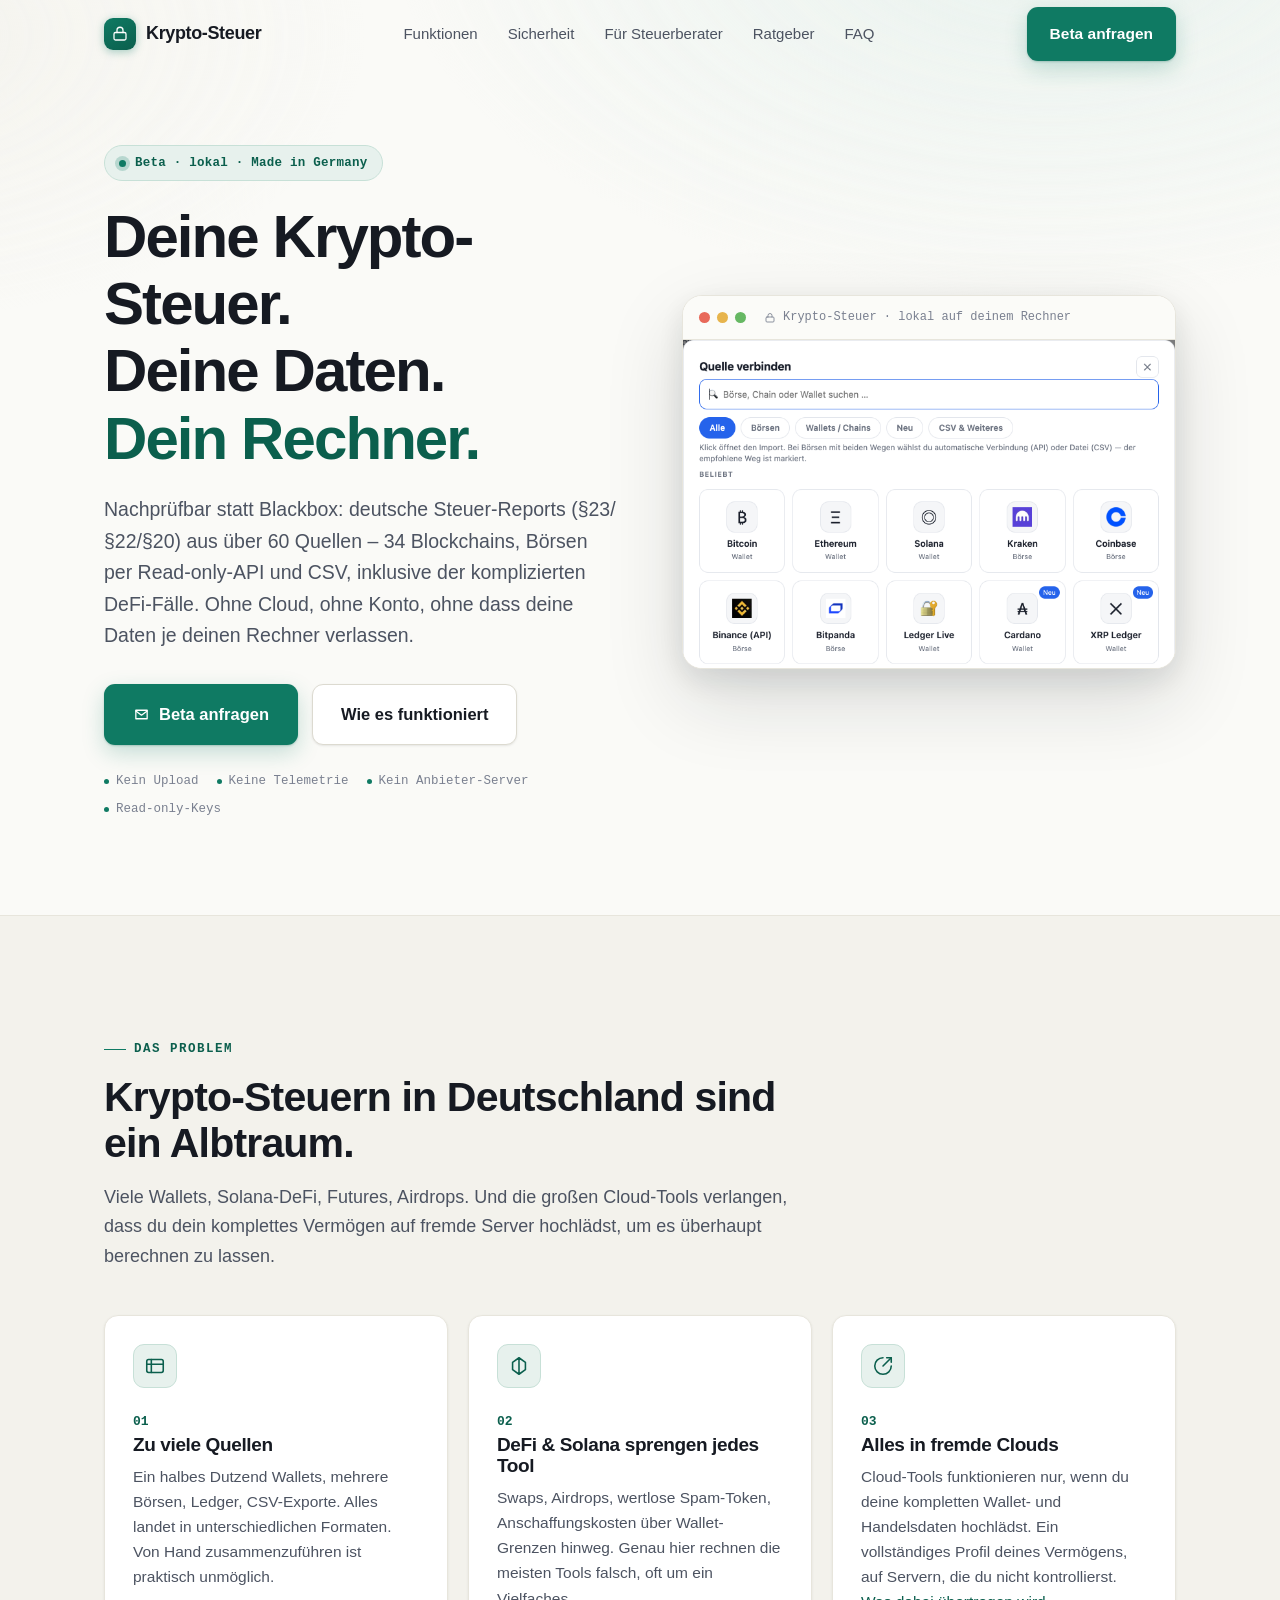
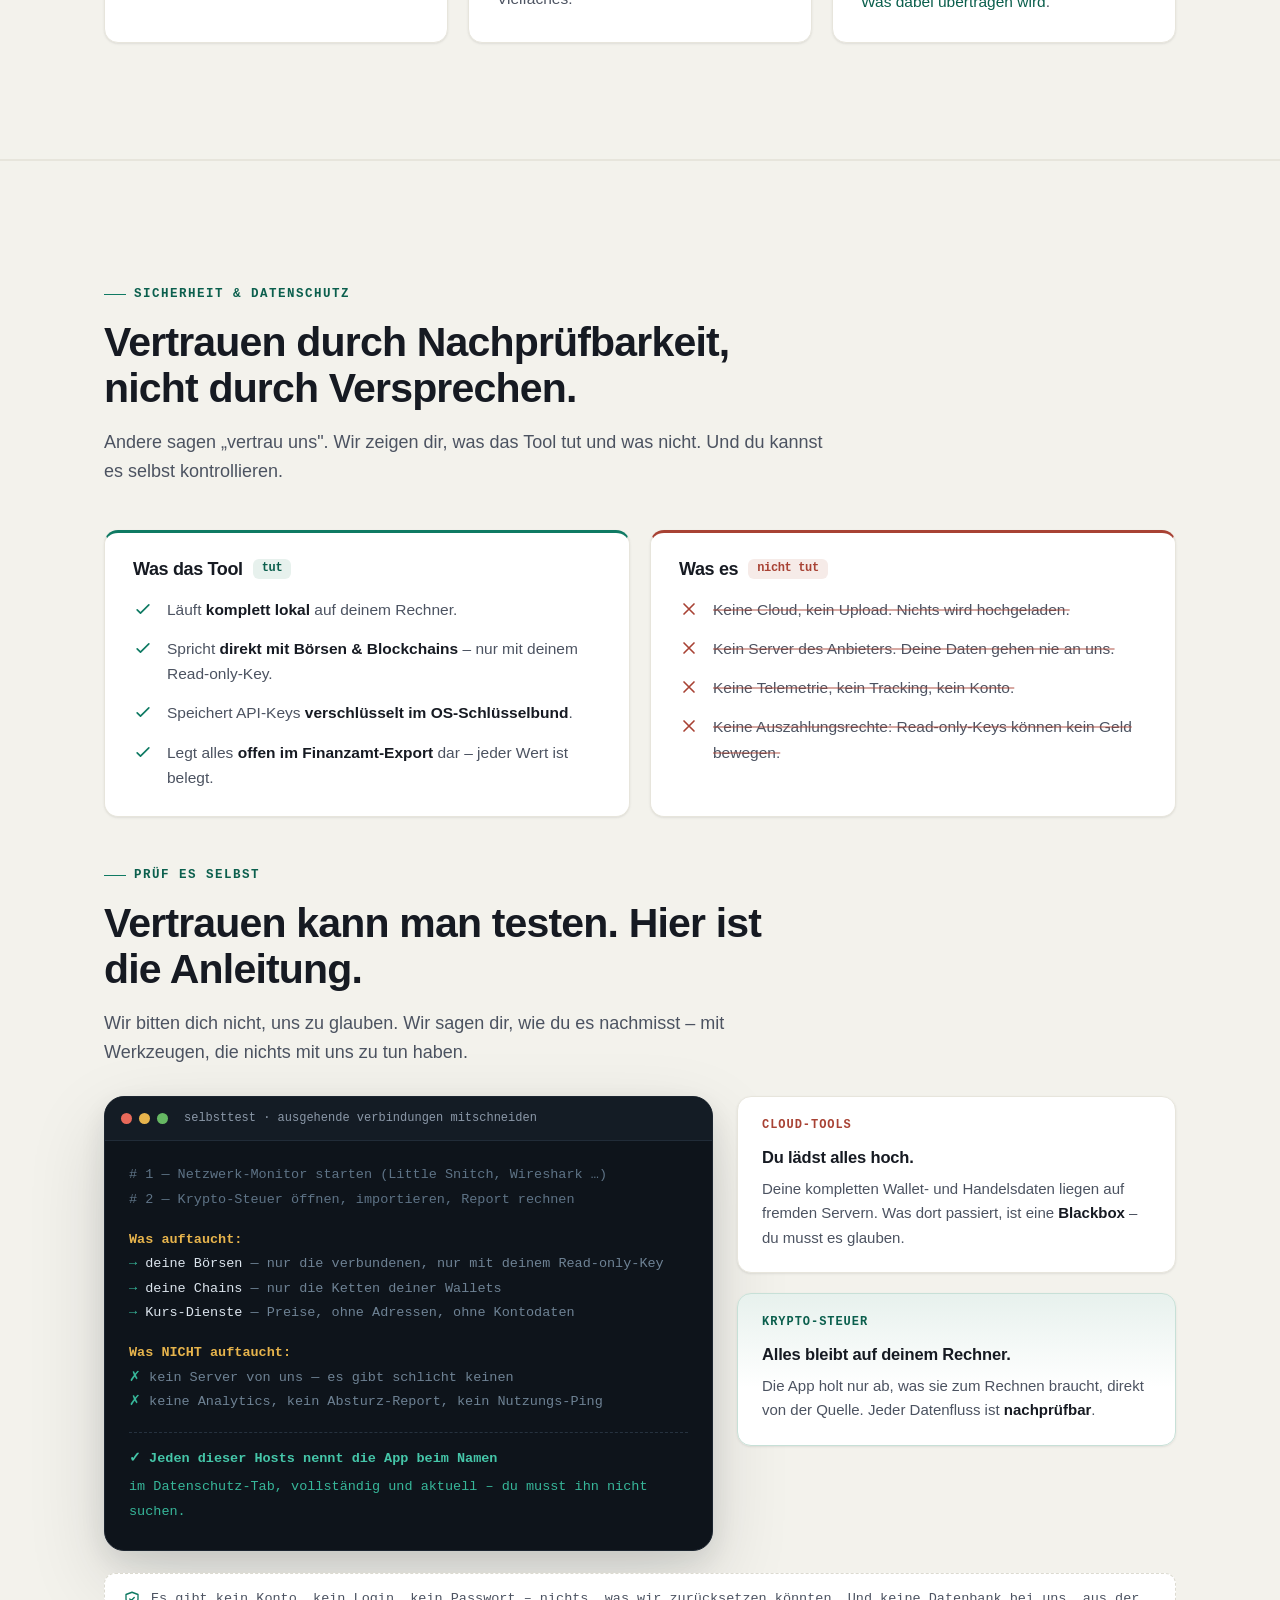
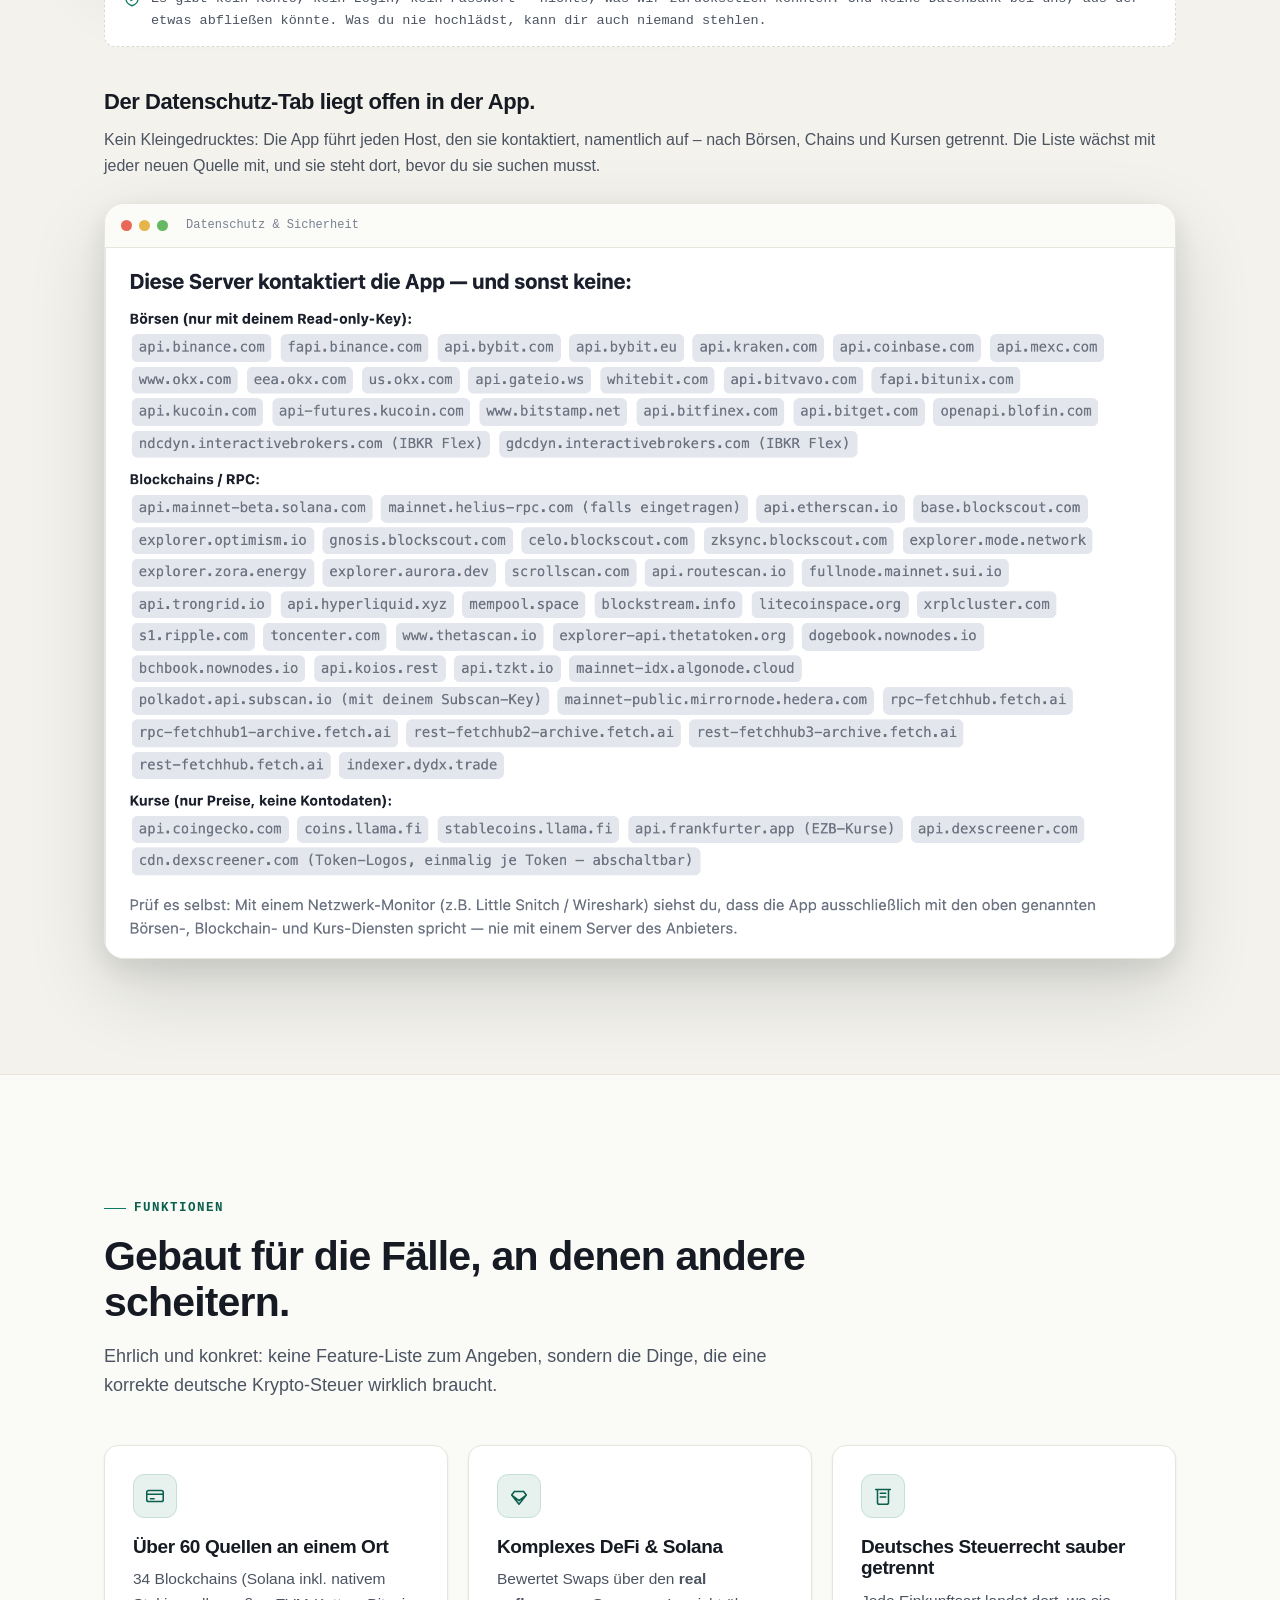
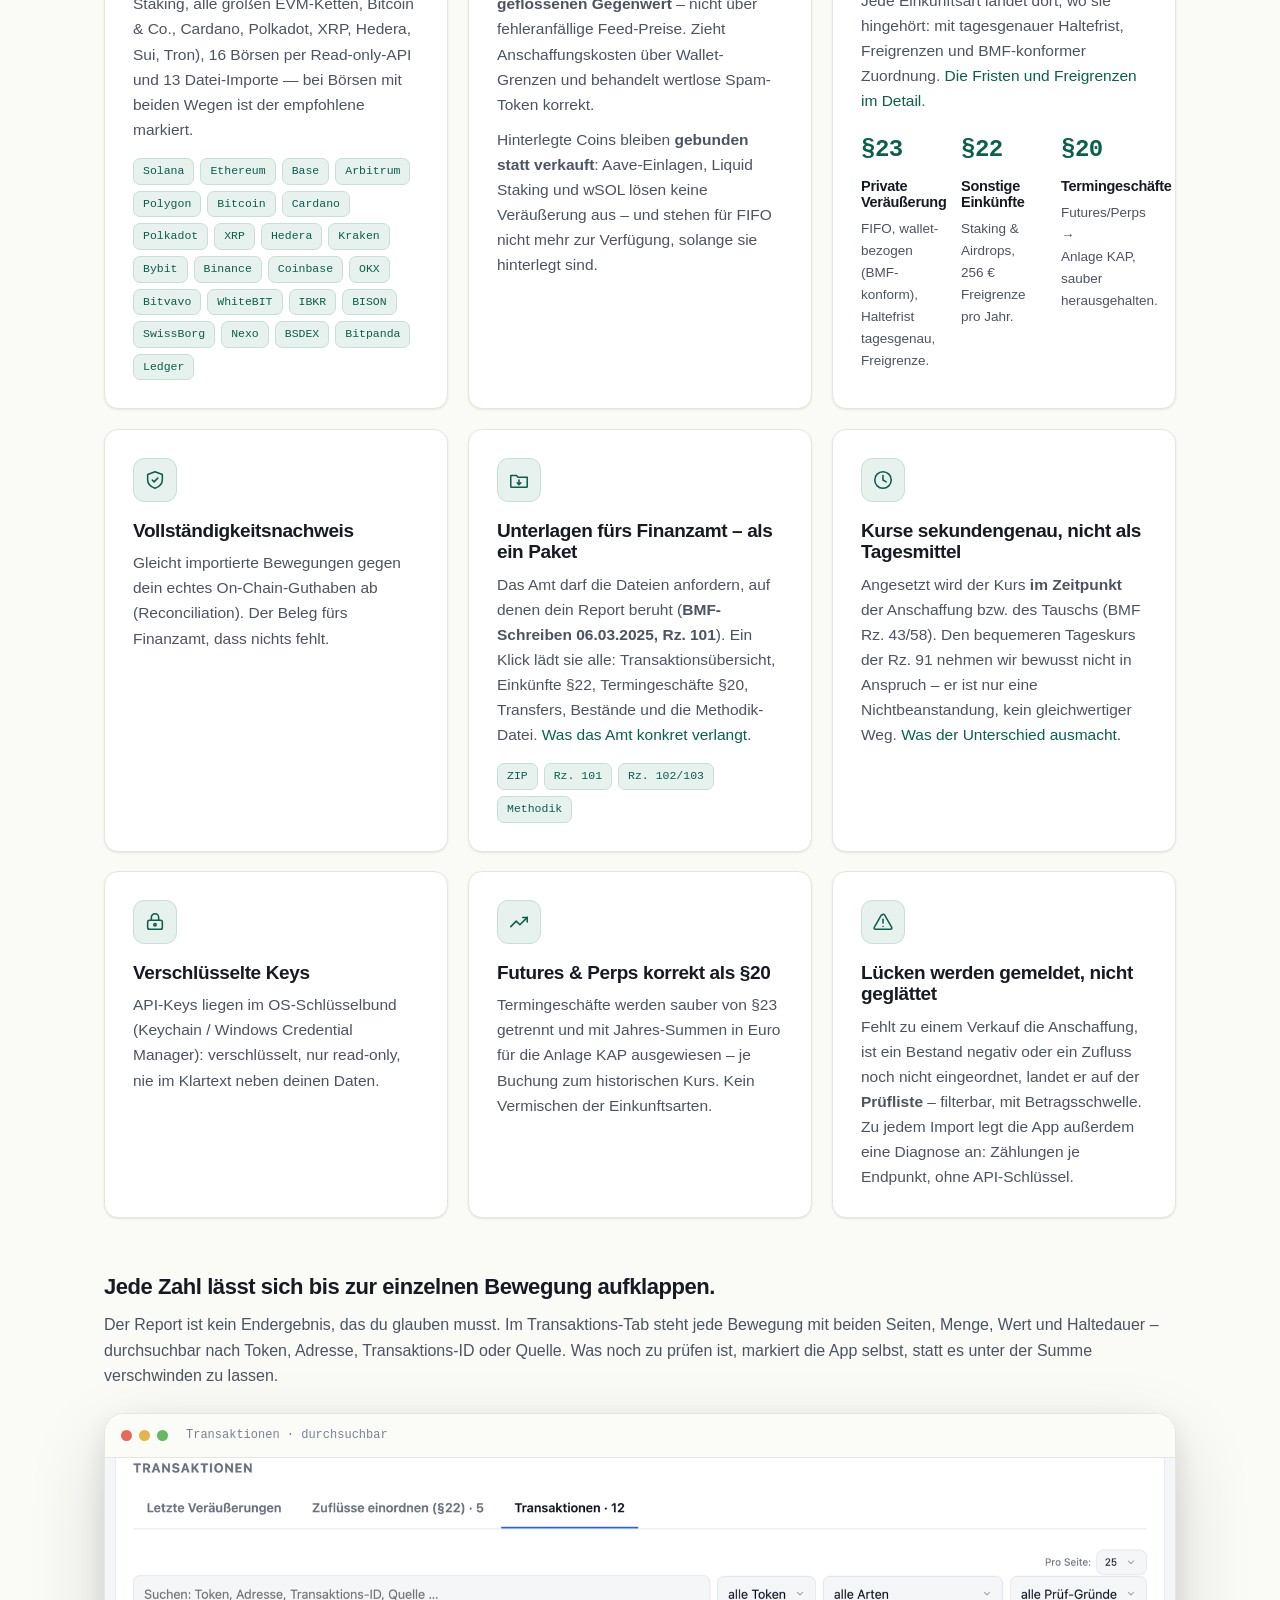
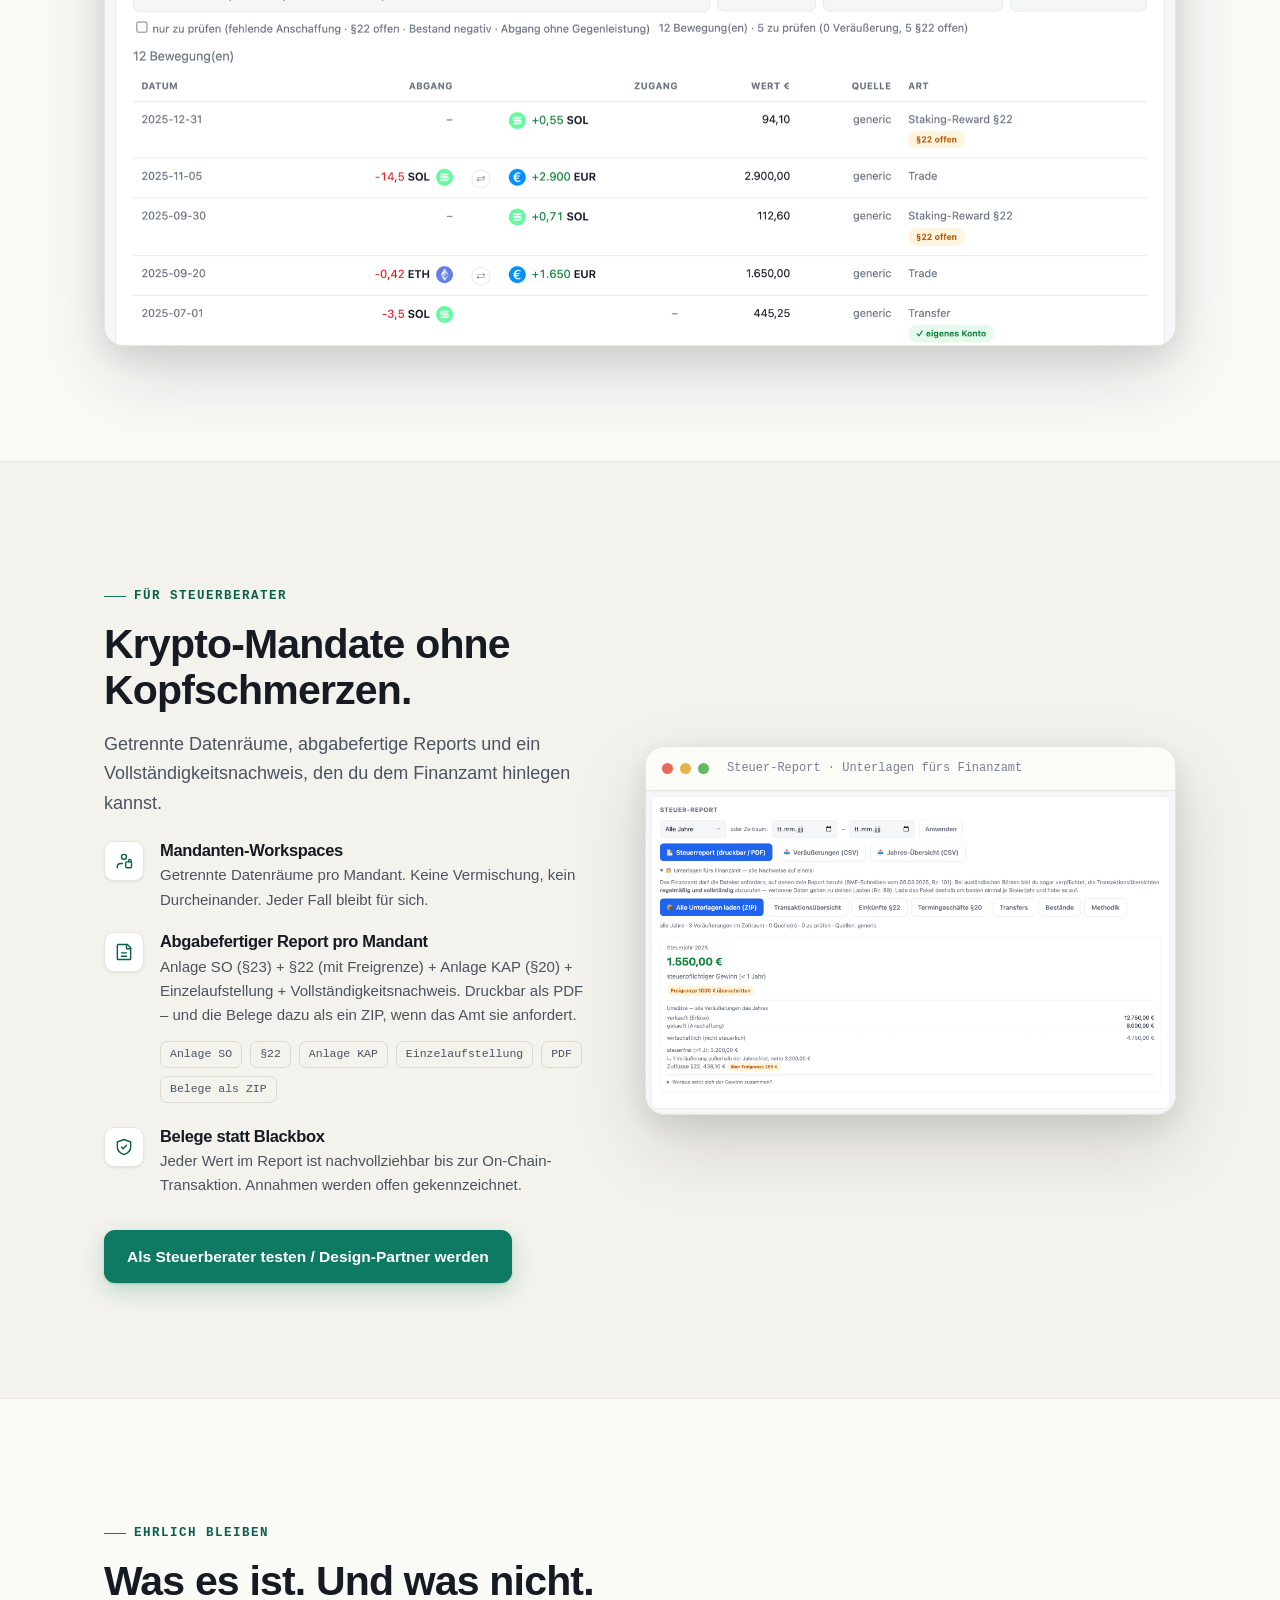
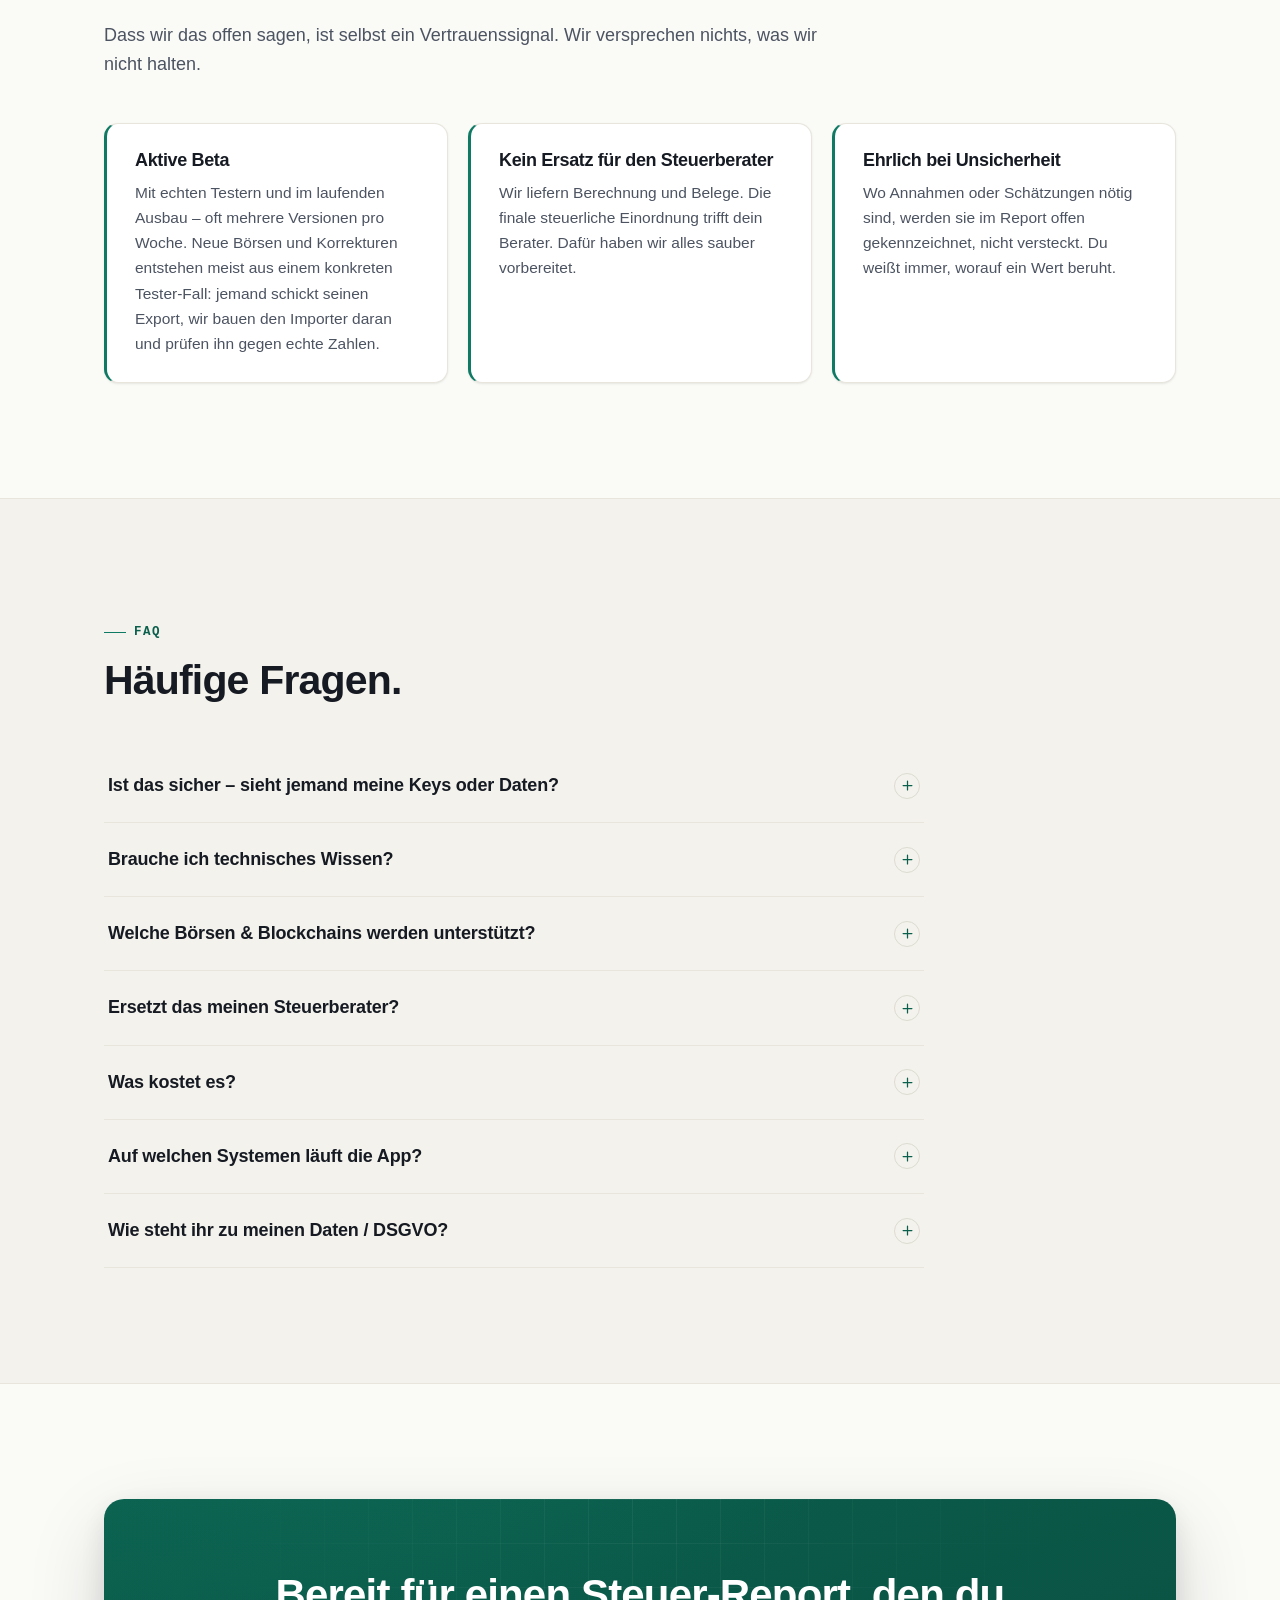
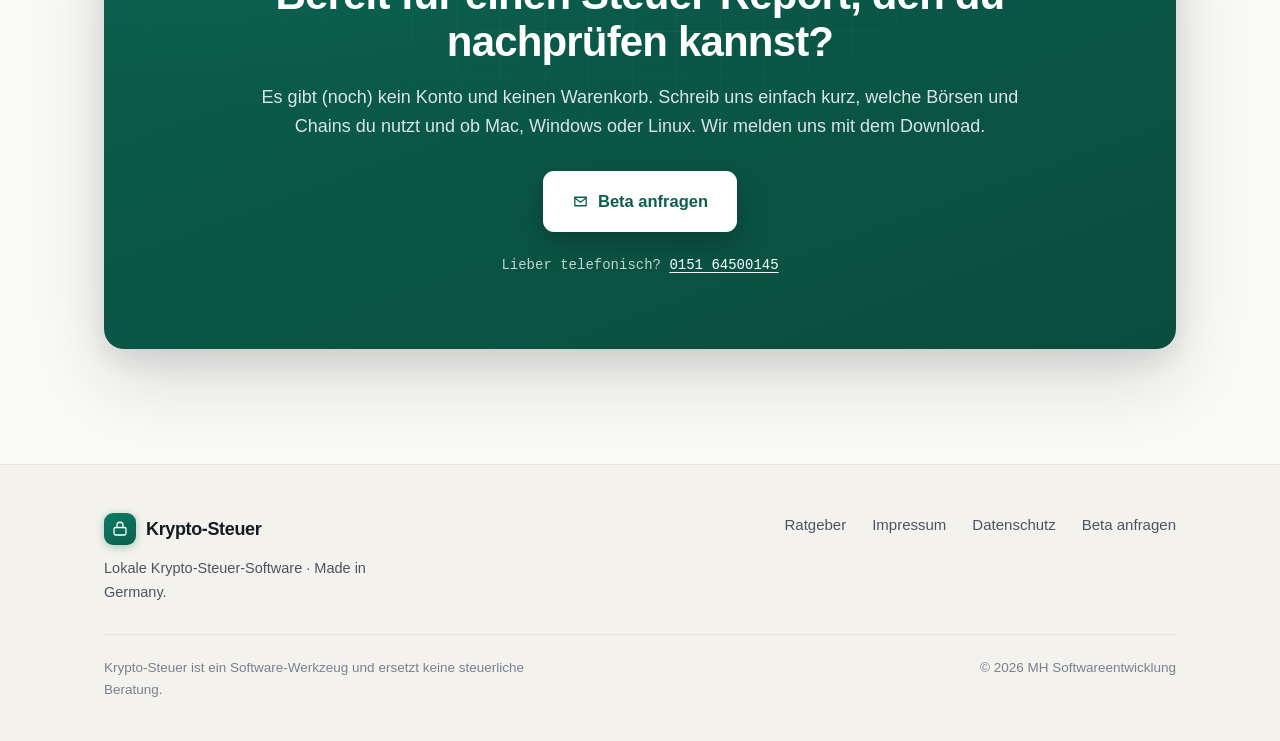
==== commit 2a59056a: "SEO: Ratgeber-Hub mit vier Fachartikeln, Technik nachgezogen Die Seite war eine einzelne Landingpage" ====
--- a/index.html
+++ b/index.html
@@ -1,11 +1,10 @@
 <!DOCTYPE html>
-<!-- TODO: meine-kryptosteuer.de überall durch echte Domain ersetzen (canonical, og:url, sitemap.xml) -->
 <html lang="de">
 <head>
 <meta charset="UTF-8">
 <meta name="viewport" content="width=device-width, initial-scale=1">
-<title>Krypto-Steuer – Lokale Krypto-Steuer-Software für Deutschland (§23/§22/§20)</title>
-<meta name="description" content="Lokale Krypto-Steuer-Software für Deutschland: §23/§22/§20 EStG für Solana, Ethereum, Bitcoin & DeFi – über 60 Quellen. Ohne Cloud, ohne Konto – deine Daten bleiben auf dem Rechner.">
+<title>Krypto-Steuer-Software für Deutschland – lokal statt Cloud</title>
+<meta name="description" content="Deutsche Krypto-Steuer-Reports nach §23/§22/§20 aus über 60 Quellen: Solana, Ethereum, Bitcoin, DeFi. Läuft lokal auf deinem Rechner – ohne Cloud, ohne Konto.">
 <meta name="robots" content="index,follow">
 <meta name="color-scheme" content="light dark">
 <link rel="canonical" href="https://meine-kryptosteuer.de/">
@@ -13,7 +12,7 @@
 <!-- Open Graph -->
 <meta property="og:type" content="website">
 <meta property="og:site_name" content="Krypto-Steuer">
-<meta property="og:title" content="Krypto-Steuer – Lokale Krypto-Steuer-Software für Deutschland (§23/§22/§20)">
+<meta property="og:title" content="Krypto-Steuer-Software für Deutschland – lokal statt Cloud">
 <meta property="og:description" content="Deutsche Krypto-Steuer-Reports (§23/§22/§20) für Solana, Ethereum, Bitcoin & DeFi – über 60 Quellen, lokal auf deinem Rechner, ohne Cloud, ohne Konto, nachprüfbar.">
 <meta property="og:locale" content="de_DE">
 <meta property="og:url" content="https://meine-kryptosteuer.de/">
@@ -24,12 +23,26 @@
 
 <!-- Twitter Card -->
 <meta name="twitter:card" content="summary_large_image">
-<meta name="twitter:title" content="Krypto-Steuer – Lokale Krypto-Steuer-Software für Deutschland (§23/§22/§20)">
+<meta name="twitter:title" content="Krypto-Steuer-Software für Deutschland – lokal statt Cloud">
 <meta name="twitter:description" content="Deutsche Krypto-Steuer-Reports (§23/§22/§20) für Solana, Ethereum, Bitcoin & DeFi – über 60 Quellen, lokal, ohne Cloud, ohne Konto, nachprüfbar.">
 <meta name="twitter:image" content="https://meine-kryptosteuer.de/assets/og-image.png">
 
+<link rel="preload" as="image" href="assets/quellen.png" fetchpriority="high">
 <link rel="stylesheet" href="assets/site.css">
 <link rel="icon" href="data:image/svg+xml,%3Csvg xmlns='http://www.w3.org/2000/svg' viewBox='0 0 24 24'%3E%3Crect width='24' height='24' rx='6' fill='%230F7A63'/%3E%3Cpath d='M8 11V9a4 4 0 018 0v2m-9 0h10v6a1 1 0 01-1 1H8a1 1 0 01-1-1z' fill='none' stroke='white' stroke-width='1.6' stroke-linecap='round' stroke-linejoin='round'/%3E%3C/svg%3E">
+
+<!-- JSON-LD: WebSite -->
+<script type="application/ld+json">
+{
+  "@context": "https://schema.org",
+  "@type": "WebSite",
+  "name": "Krypto-Steuer",
+  "alternateName": "Krypto-Steuer \u2013 lokale Krypto-Steuer-Software",
+  "url": "https://meine-kryptosteuer.de/",
+  "inLanguage": "de-DE",
+  "publisher": { "@type": "Organization", "name": "MH Softwareentwicklung" }
+}
+</script>
 
 <!-- JSON-LD: SoftwareApplication -->
 <script type="application/ld+json">
@@ -164,6 +177,7 @@
         <li><a href="#funktionen">Funktionen</a></li>
         <li><a href="#sicherheit">Sicherheit</a></li>
         <li><a href="#steuerberater">Für Steuerberater</a></li>
+        <li><a href="ratgeber/">Ratgeber</a></li>
         <li><a href="#faq">FAQ</a></li>
       </ul>
     </nav>
@@ -179,6 +193,7 @@
       <li><a href="#funktionen">Funktionen</a></li>
       <li><a href="#sicherheit">Sicherheit</a></li>
       <li><a href="#steuerberater">Für Steuerberater</a></li>
+      <li><a href="ratgeber/">Ratgeber</a></li>
       <li><a href="#faq">FAQ</a></li>
       <li><a class="btn btn-primary" href="#kontakt">Beta anfragen</a></li>
     </ul>
@@ -257,7 +272,7 @@
         </div>
         <span class="num-badge">03</span>
         <h3>Alles in fremde Clouds</h3>
-        <p>Cloud-Tools funktionieren nur, wenn du deine kompletten Wallet- und Handelsdaten hochlädst. Ein vollständiges Profil deines Vermögens, auf Servern, die du nicht kontrollierst.</p>
+        <p>Cloud-Tools funktionieren nur, wenn du deine kompletten Wallet- und Handelsdaten hochlädst. Ein vollständiges Profil deines Vermögens, auf Servern, die du nicht kontrollierst. <a href="ratgeber/krypto-steuer-ohne-cloud.html">Was dabei übertragen wird</a>.</p>
       </article>
     </div>
   </div>
@@ -421,7 +436,7 @@
           <svg viewBox="0 0 24 24" fill="none" stroke="currentColor" stroke-width="1.7" stroke-linecap="round" stroke-linejoin="round"><path d="M4 5h16M6 5v14a2 2 0 0 0 2 2h8a2 2 0 0 0 2-2V5M9 9h6M9 13h6"/></svg>
         </div>
         <h3>Deutsches Steuerrecht sauber getrennt</h3>
-        <p>Jede Einkunftsart landet dort, wo sie hingehört: mit tagesgenauer Haltefrist, Freigrenzen und BMF-konformer Zuordnung.</p>
+        <p>Jede Einkunftsart landet dort, wo sie hingehört: mit tagesgenauer Haltefrist, Freigrenzen und BMF-konformer Zuordnung. <a href="ratgeber/freigrenzen-und-fristen.html">Die Fristen und Freigrenzen im Detail</a>.</p>
         <div class="law-grid grid" style="margin-top:18px; gap:14px">
           <div class="law-card"><div class="para">§23</div><h4>Private Veräußerung</h4><p>FIFO, wallet-bezogen (BMF-konform), Haltefrist tagesgenau, Freigrenze.</p></div>
           <div class="law-card"><div class="para">§22</div><h4>Sonstige Einkünfte</h4><p>Staking &amp; Airdrops, 256&nbsp;€ Freigrenze pro Jahr.</p></div>
@@ -442,7 +457,7 @@
           <svg viewBox="0 0 24 24" fill="none" stroke="currentColor" stroke-width="1.7" stroke-linecap="round" stroke-linejoin="round"><path d="M3 7h6l2 2h10v10a1 1 0 0 1-1 1H4a1 1 0 0 1-1-1z"/><path d="M12 12v5m0 0-2-2m2 2 2-2"/></svg>
         </div>
         <h3>Unterlagen fürs Finanzamt – als ein Paket</h3>
-        <p>Das Amt darf die Dateien anfordern, auf denen dein Report beruht (<strong>BMF-Schreiben 06.03.2025, Rz.&nbsp;101</strong>). Ein Klick lädt sie alle: Transaktionsübersicht, Einkünfte §22, Termingeschäfte §20, Transfers, Bestände und die Methodik-Datei.</p>
+        <p>Das Amt darf die Dateien anfordern, auf denen dein Report beruht (<strong>BMF-Schreiben 06.03.2025, Rz.&nbsp;101</strong>). Ein Klick lädt sie alle: Transaktionsübersicht, Einkünfte §22, Termingeschäfte §20, Transfers, Bestände und die Methodik-Datei. <a href="ratgeber/bmf-schreiben-2025-unterlagen.html">Was das Amt konkret verlangt</a>.</p>
         <div class="tags">
           <span class="chip">ZIP</span><span class="chip">Rz. 101</span><span class="chip">Rz. 102/103</span><span class="chip">Methodik</span>
         </div>
@@ -453,7 +468,7 @@
           <svg viewBox="0 0 24 24" fill="none" stroke="currentColor" stroke-width="1.7" stroke-linecap="round" stroke-linejoin="round"><circle cx="12" cy="12" r="9"/><path d="M12 7v5l3.5 2"/></svg>
         </div>
         <h3>Kurse sekundengenau, nicht als Tagesmittel</h3>
-        <p>Angesetzt wird der Kurs <strong>im Zeitpunkt</strong> der Anschaffung bzw. des Tauschs (BMF Rz.&nbsp;43/58). Den bequemeren Tageskurs der Rz.&nbsp;91 nehmen wir bewusst nicht in Anspruch – er ist nur eine Nichtbeanstandung, kein gleichwertiger Weg.</p>
+        <p>Angesetzt wird der Kurs <strong>im Zeitpunkt</strong> der Anschaffung bzw. des Tauschs (BMF Rz.&nbsp;43/58). Den bequemeren Tageskurs der Rz.&nbsp;91 nehmen wir bewusst nicht in Anspruch – er ist nur eine Nichtbeanstandung, kein gleichwertiger Weg. <a href="ratgeber/solana-defi-steuer.html">Was der Unterschied ausmacht</a>.</p>
       </article>
 
       <article class="card feature-card reveal" data-delay="2">
@@ -646,6 +661,7 @@
         <p class="tagline">Lokale Krypto-Steuer-Software · Made in Germany.</p>
       </div>
       <nav class="footer-links" aria-label="Footer">
+        <a href="ratgeber/">Ratgeber</a>
         <a href="impressum.html">Impressum</a>
         <a href="datenschutz.html">Datenschutz</a>
         <a href="#kontakt">Beta anfragen</a>
--- a/assets/site.css
+++ b/assets/site.css
@@ -802,6 +802,92 @@
   padding: 1px 7px;
 }
 .legal a { text-decoration: underline; text-underline-offset: 2px; }
+
+/* ---------- Ratgeber / Artikel ---------- */
+.legal .kicker {
+  display: block;
+  font-family: var(--font-mono);
+  font-size: 12px;
+  letter-spacing: .12em;
+  text-transform: uppercase;
+  color: var(--accent-deep);
+  margin-bottom: 12px;
+}
+.legal .meta {
+  font-family: var(--font-mono);
+  font-size: 12.5px;
+  color: var(--ink-3);
+  margin-top: 18px;
+}
+.legal ul, .legal ol { color: var(--ink-2); margin-top: 12px; padding-left: 22px; font-size: 16px; }
+.legal li { margin-top: 8px; }
+.legal li strong { color: var(--ink); }
+.legal strong { color: var(--ink); }
+.legal .toc {
+  background: var(--surface);
+  border: 1px solid var(--line);
+  border-radius: var(--radius);
+  padding: 22px 26px;
+  margin-top: 30px;
+  box-shadow: var(--shadow-sm);
+}
+.legal .toc h2 {
+  font-size: 13px; margin: 0 0 10px; padding: 0; border: 0;
+  font-family: var(--font-mono); letter-spacing: .1em; text-transform: uppercase; color: var(--ink-3);
+}
+.legal .toc ol { margin: 0; padding-left: 20px; font-size: 15.5px; }
+.legal .note-box {
+  background: var(--bg-tint);
+  border-left: 3px solid var(--accent);
+  border-radius: 0 var(--radius) var(--radius) 0;
+  padding: 18px 22px;
+  margin-top: 24px;
+}
+.legal .note-box p:first-child { margin-top: 0; }
+.legal .table-wrap { overflow-x: auto; margin-top: 20px; }
+.legal table { border-collapse: collapse; width: 100%; font-size: 15px; min-width: 460px; }
+.legal th, .legal td {
+  text-align: left; padding: 11px 14px;
+  border-bottom: 1px solid var(--line); color: var(--ink-2); vertical-align: top;
+}
+.legal th { color: var(--ink); font-weight: 650; font-size: 13.5px; }
+.legal td code, .legal p code, .legal li code {
+  font-family: var(--font-mono); font-size: 13px;
+  background: var(--surface-2); border: 1px solid var(--line);
+  border-radius: 5px; padding: 1px 6px; color: var(--ink);
+}
+.legal blockquote {
+  margin: 22px 0 0; padding: 4px 0 4px 20px;
+  border-left: 3px solid var(--line);
+  color: var(--ink-2); font-size: 16px;
+}
+.legal blockquote cite { display: block; margin-top: 8px; font-size: 13.5px; font-style: normal; color: var(--ink-3); }
+.legal .article-cta {
+  margin-top: 44px; padding-top: 30px; border-top: 1px solid var(--line);
+}
+.legal .article-cta h2 { border: 0; padding-top: 0; margin-top: 0; }
+.legal .next-reads { margin-top: 44px; padding-top: 30px; border-top: 1px solid var(--line); }
+.legal .next-reads h2 { border: 0; padding-top: 0; margin-top: 0; font-size: 15px; }
+.legal .next-reads ul { list-style: none; padding: 0; }
+.legal .next-reads li { margin-top: 12px; }
+.legal .next-reads a { text-decoration: none; font-weight: 600; color: var(--ink); }
+.legal .next-reads a:hover { color: var(--accent-deep); }
+.legal .next-reads span { display: block; font-size: 14.5px; color: var(--ink-3); font-weight: 400; margin-top: 2px; }
+.hub-grid { display: grid; grid-template-columns: repeat(2, 1fr); gap: 20px; margin-top: 34px; }
+.hub-card {
+  background: var(--surface); border: 1px solid var(--line); border-radius: var(--radius);
+  padding: 26px 28px; box-shadow: var(--shadow-sm);
+  transition: transform .3s var(--ease), box-shadow .3s var(--ease);
+}
+.hub-card:hover { transform: translateY(-2px); box-shadow: var(--shadow-md); }
+.hub-card h2 { font-size: 19px; margin: 0 0 10px; padding: 0; border: 0; }
+.hub-card h2 a { text-decoration: none; color: var(--ink); }
+.hub-card h2 a:hover { color: var(--accent-deep); }
+.hub-card p { margin-top: 0; font-size: 15.5px; }
+.hub-card .tags { display: flex; flex-wrap: wrap; gap: 6px; margin-top: 14px; }
+@media (max-width: 620px) {
+  .hub-grid { grid-template-columns: 1fr; }
+}
 
 /* ---------- Scroll reveal ---------- */
 .reveal {
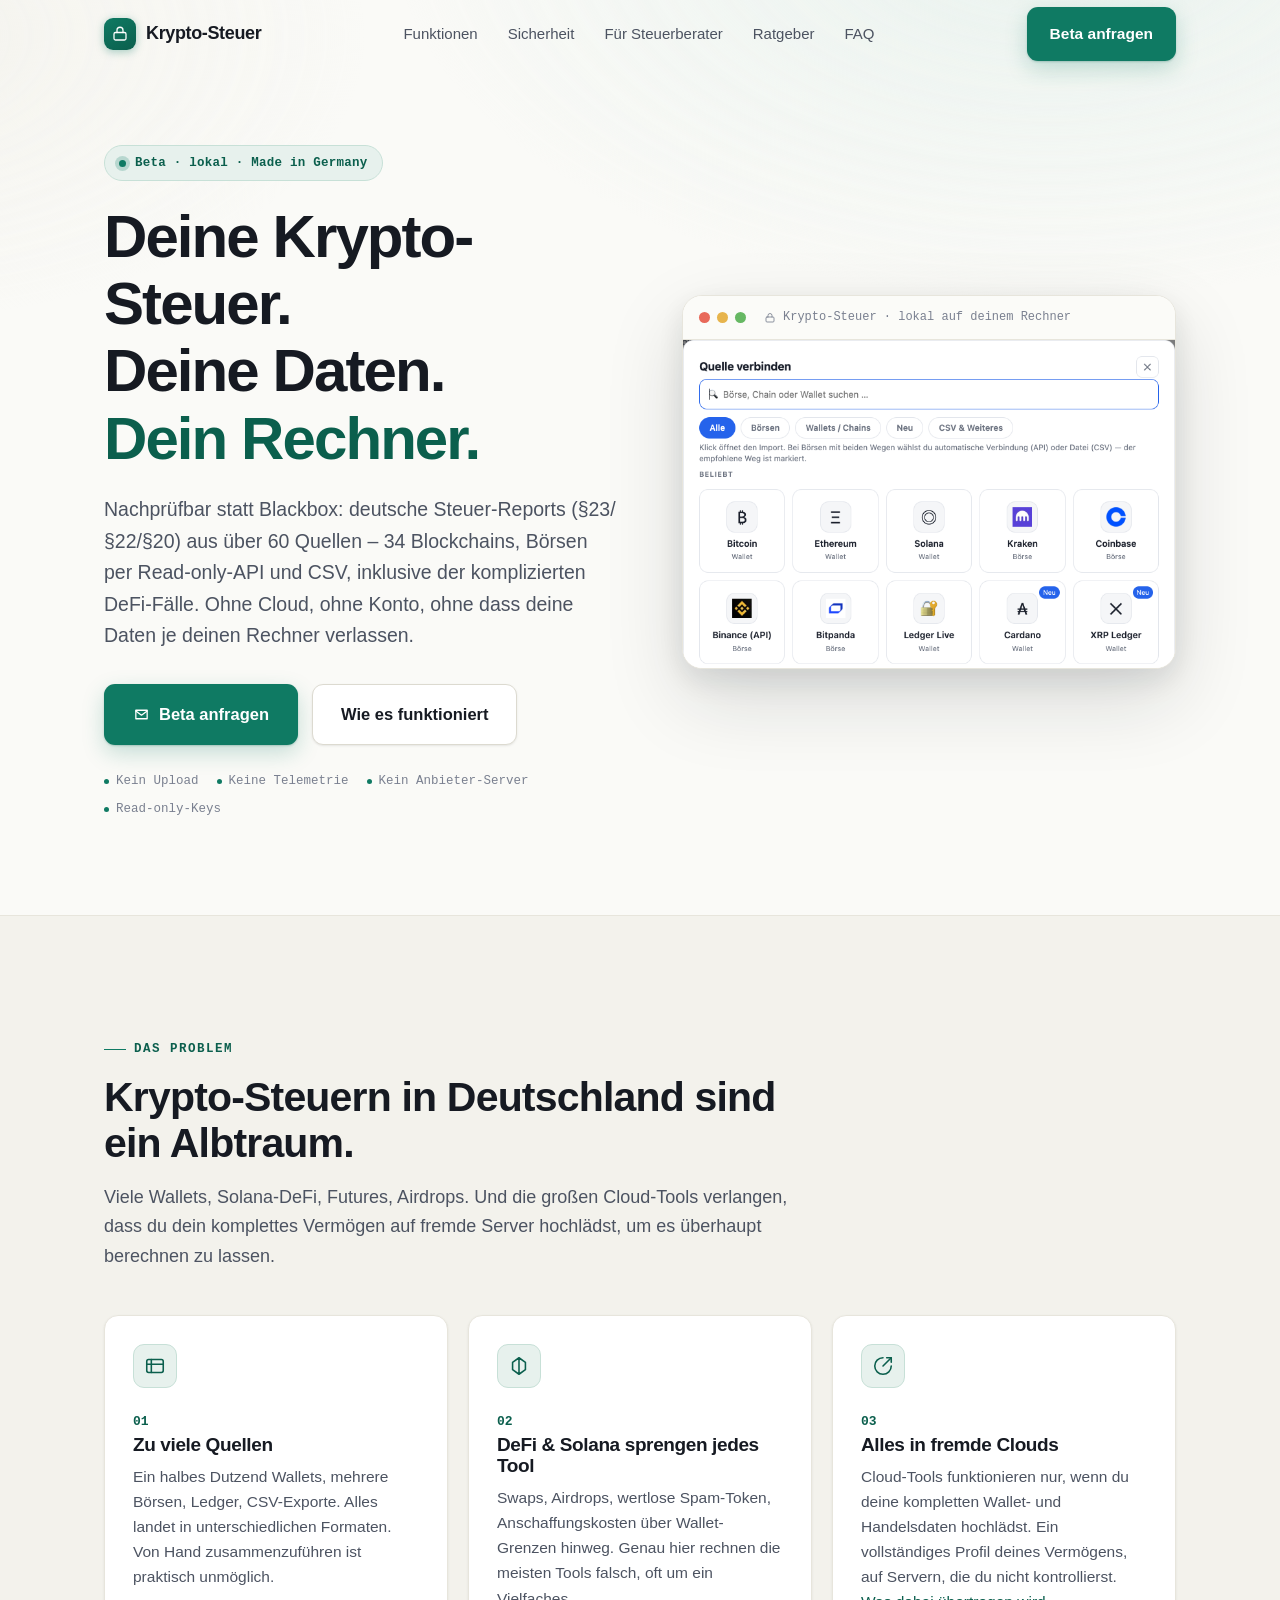
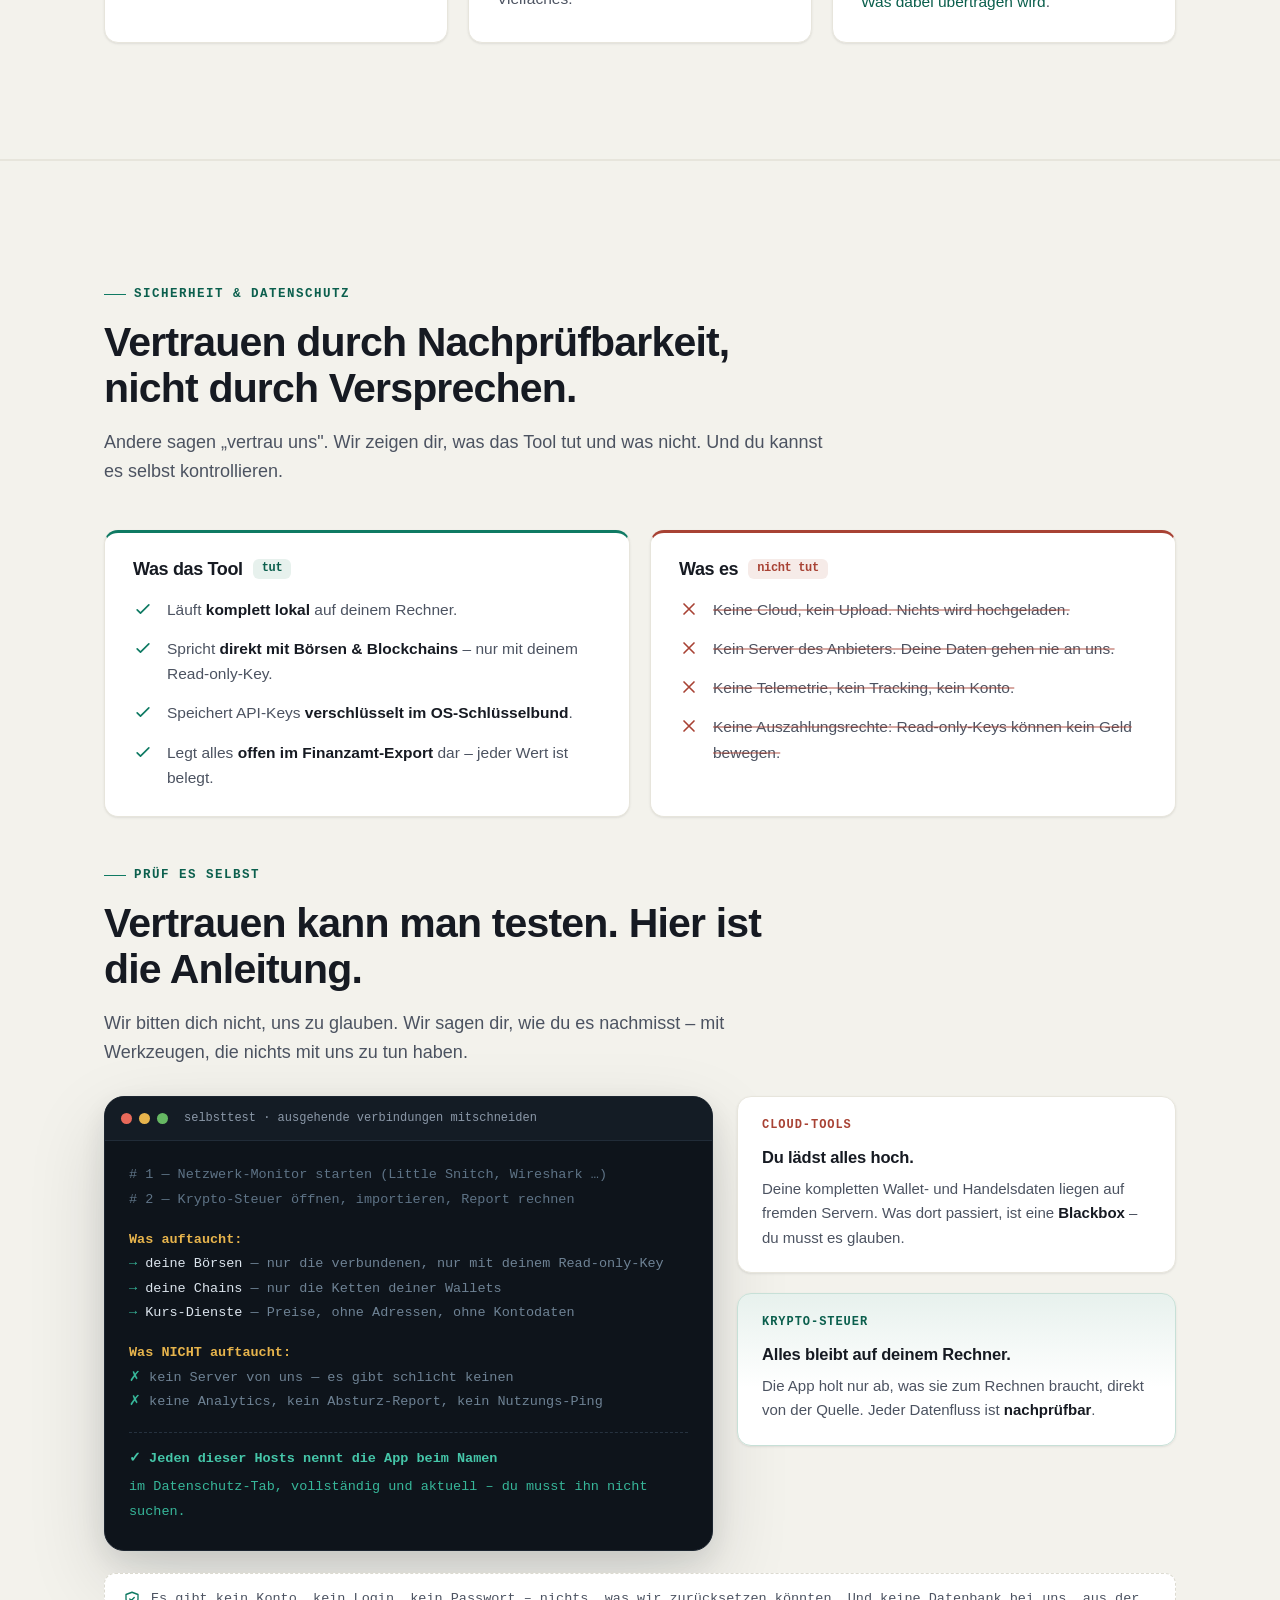
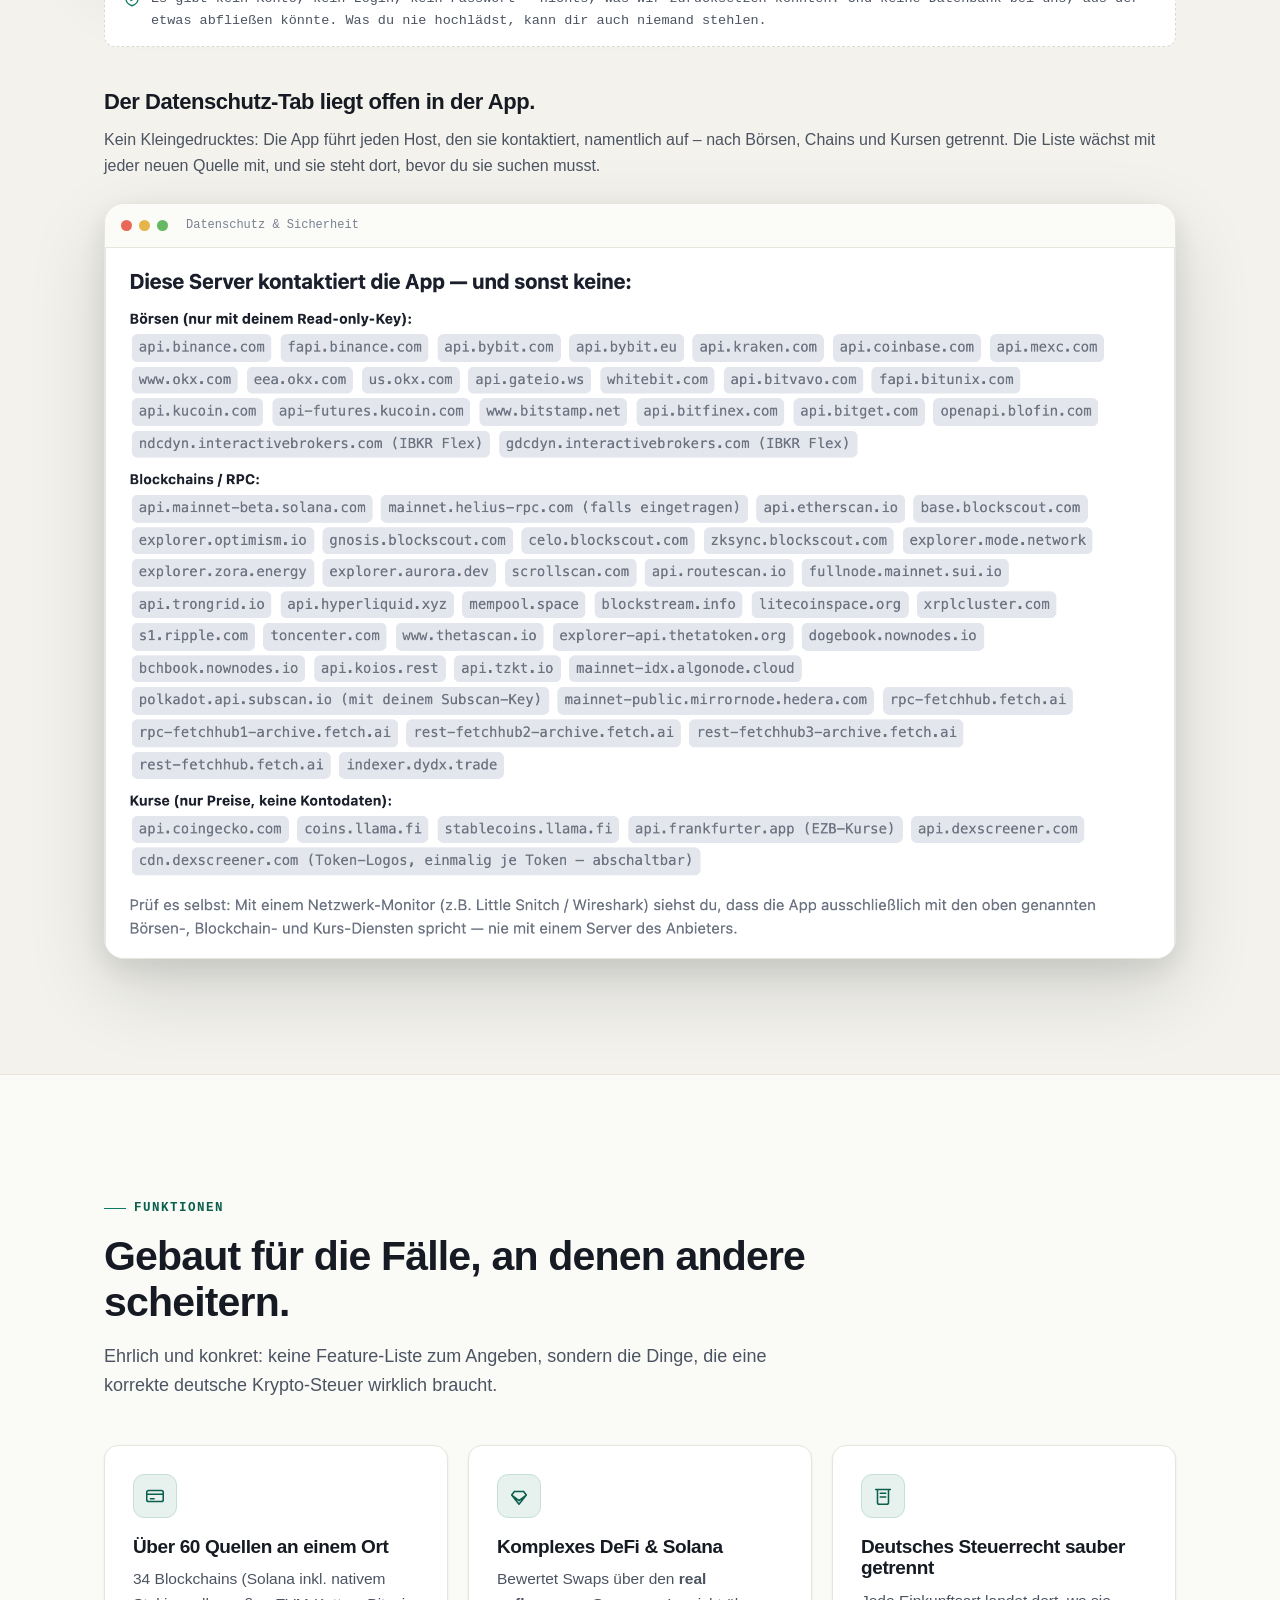
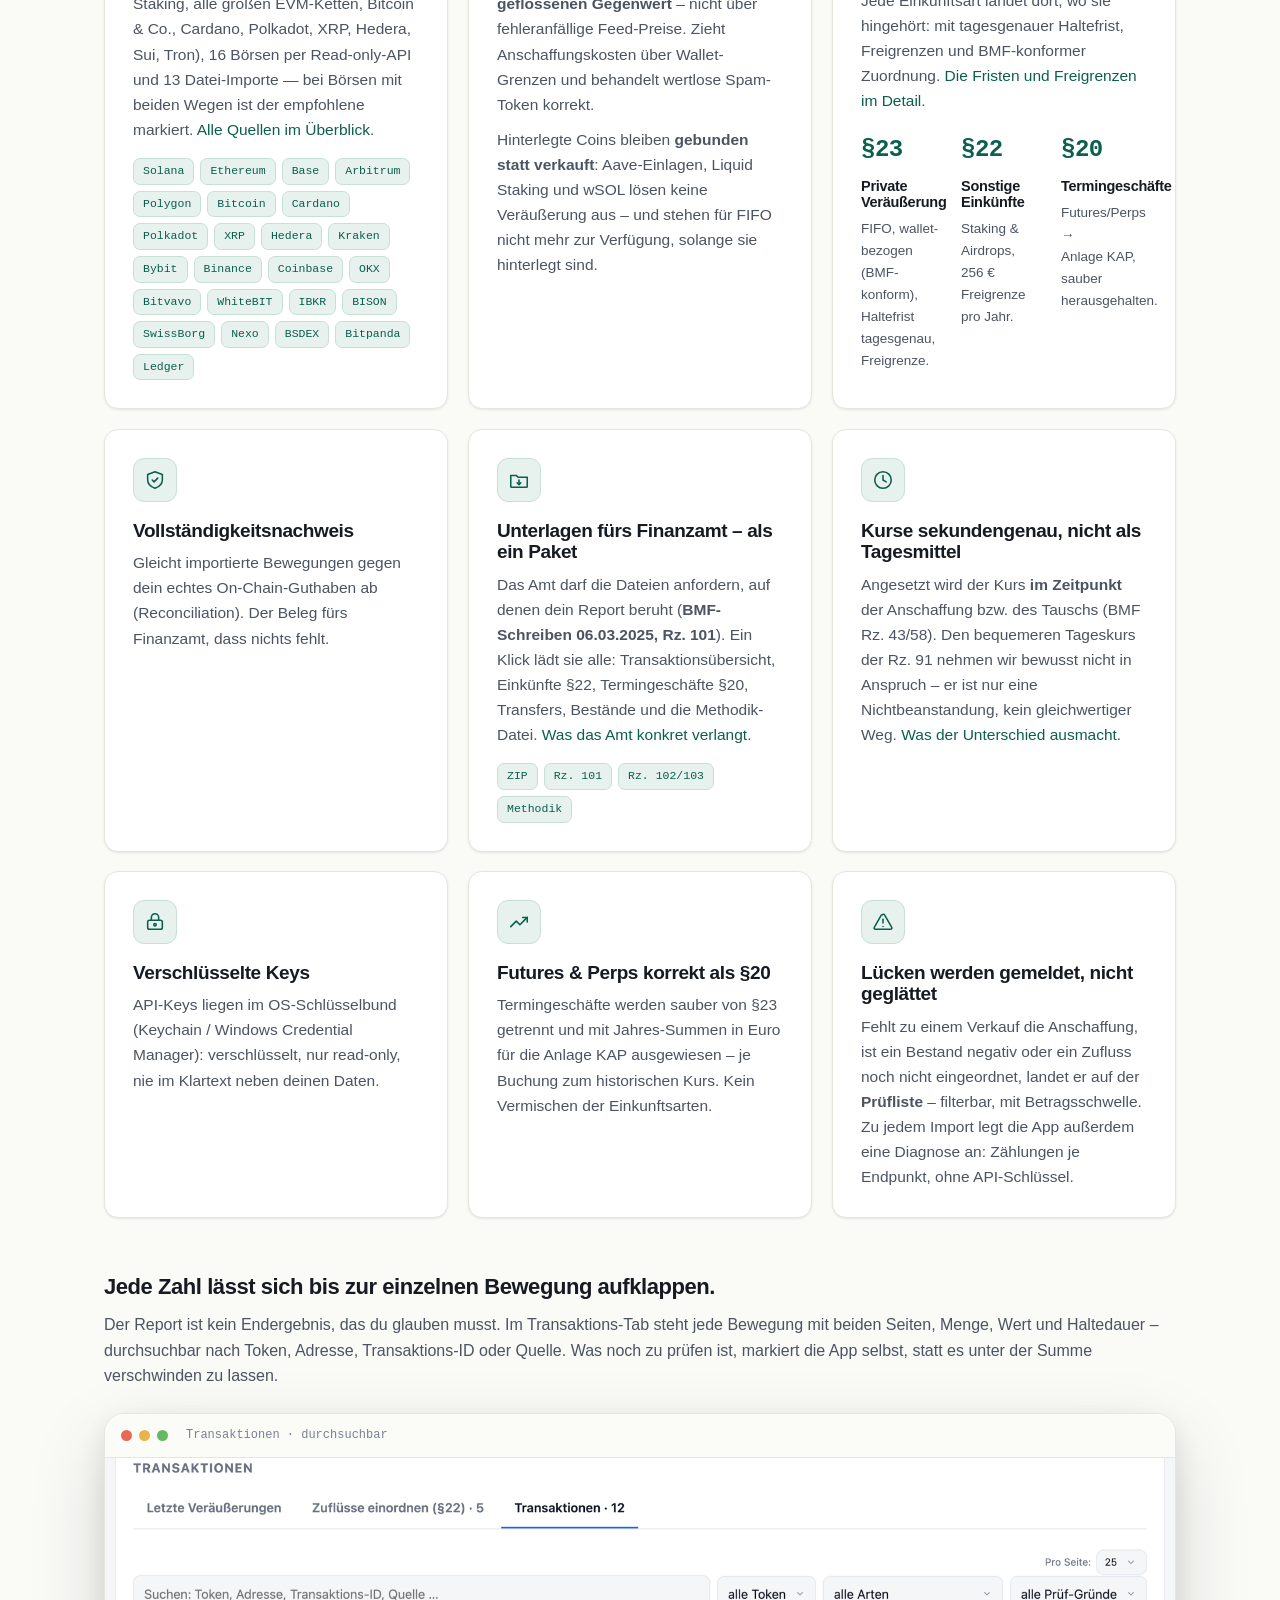
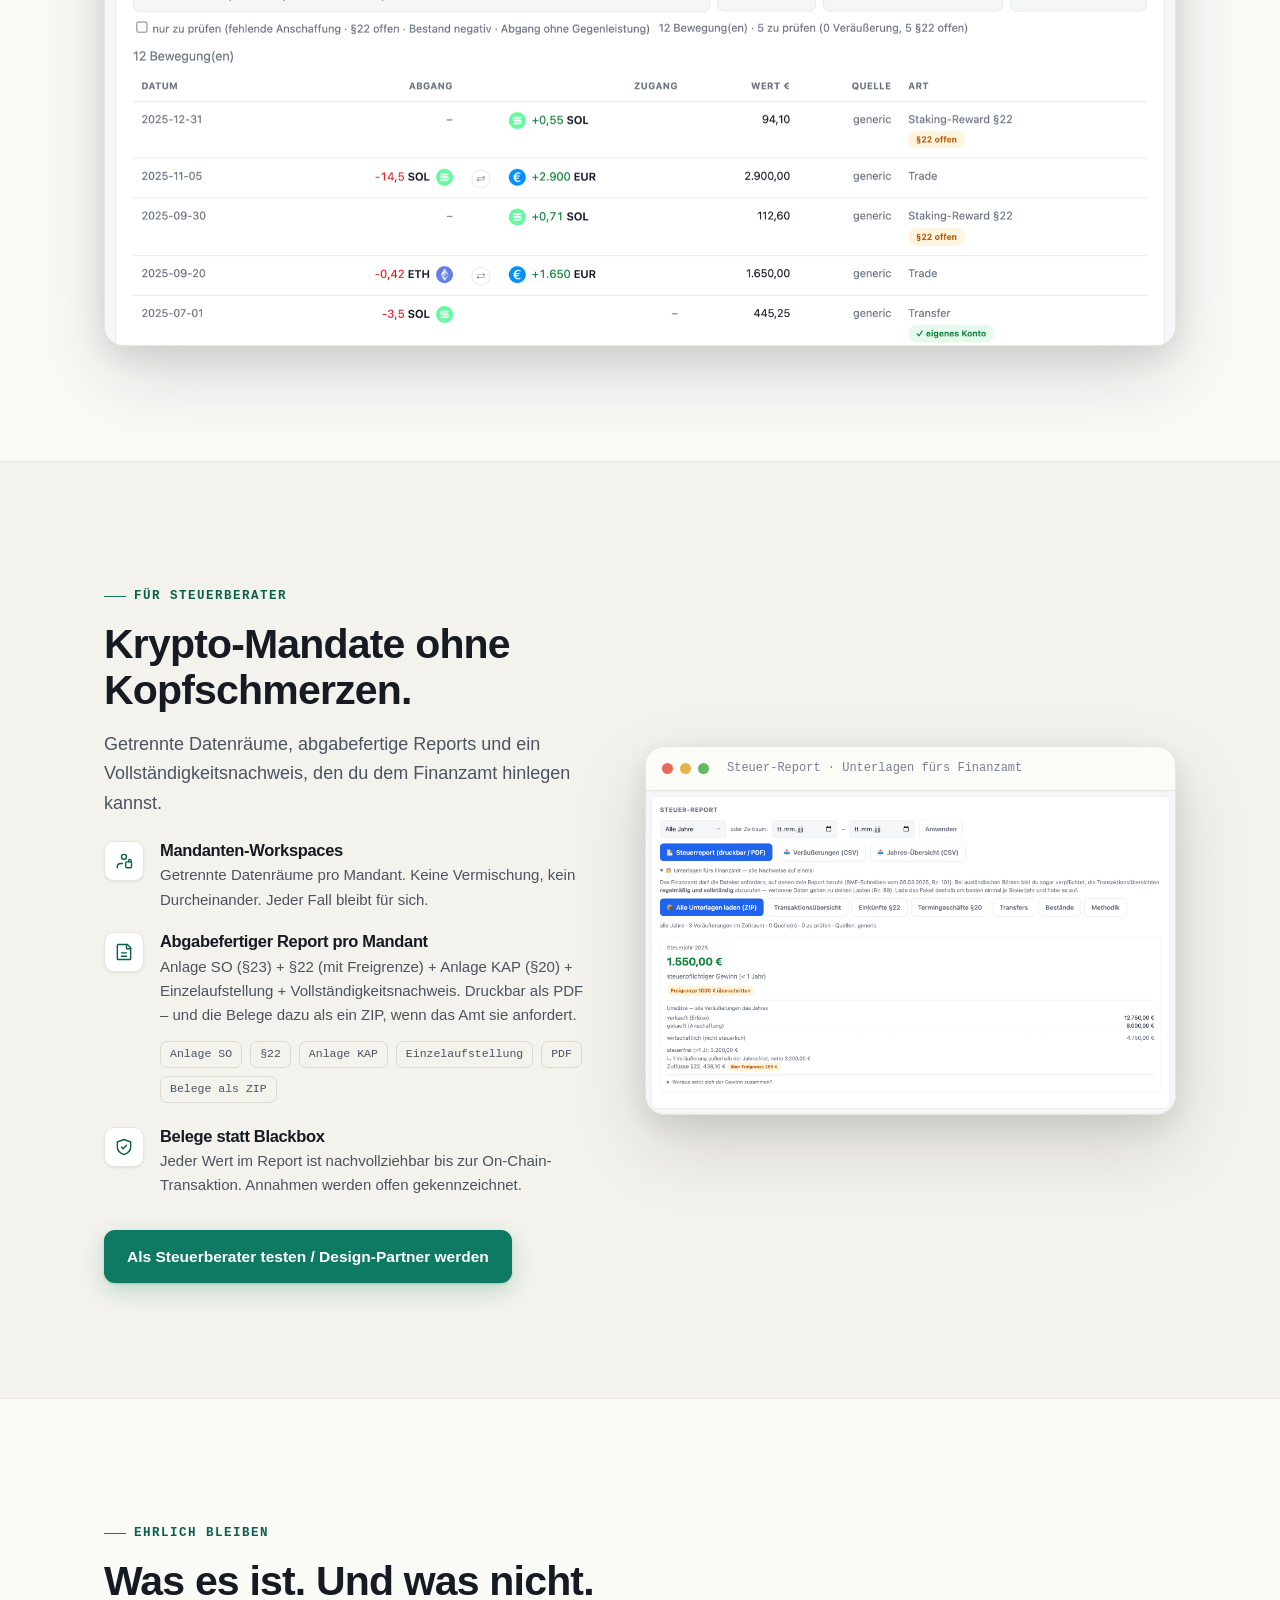
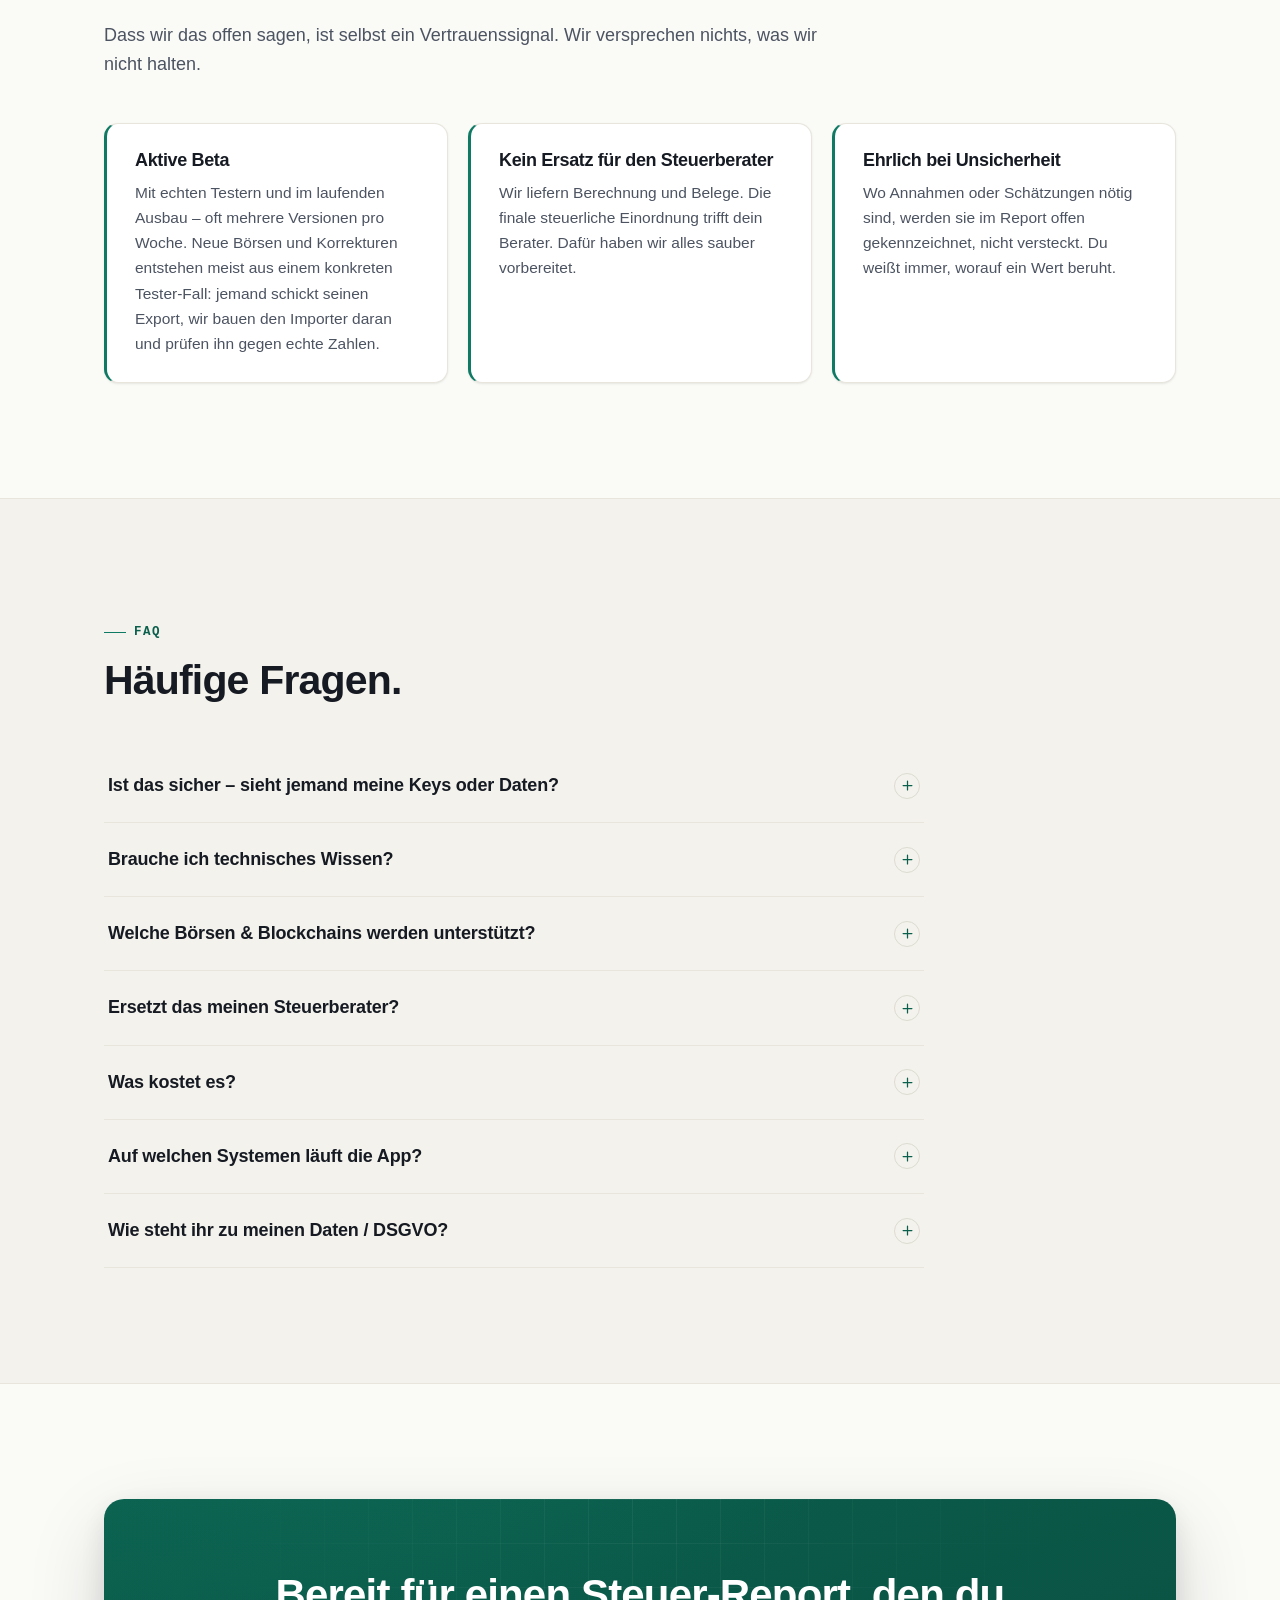
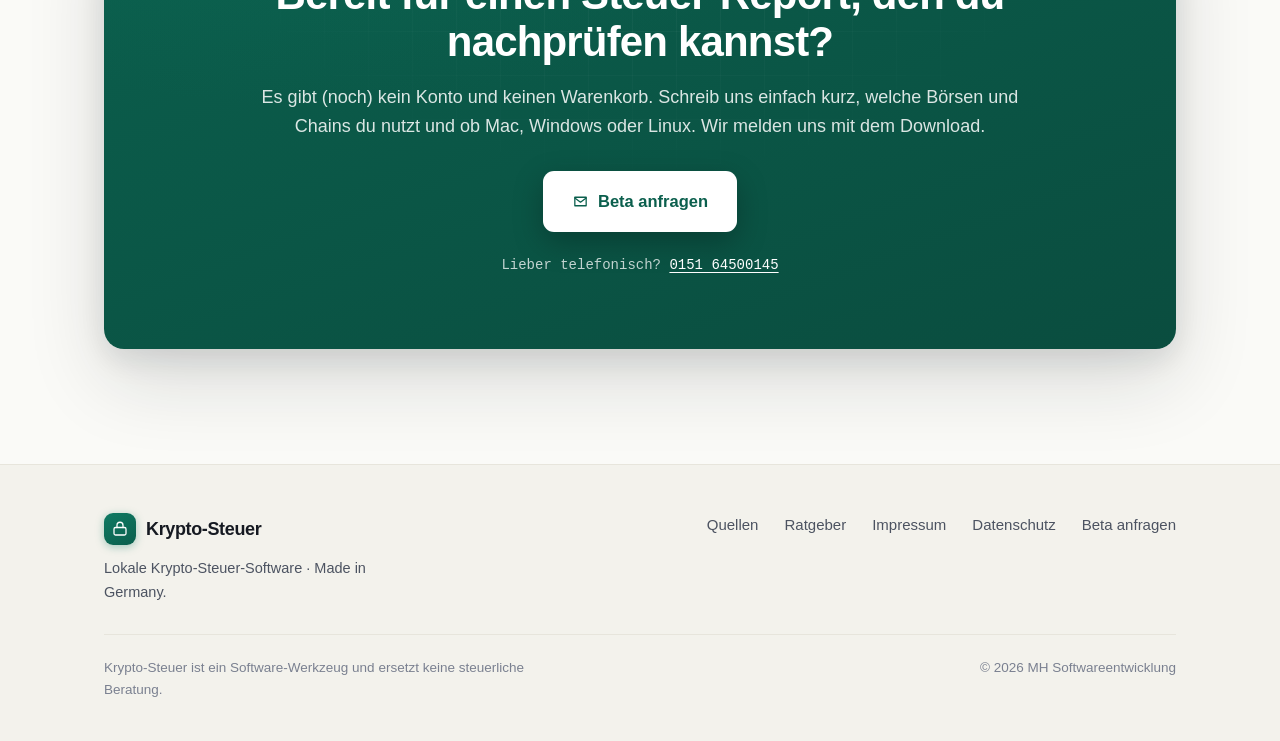
==== commit 6224c883: "Quellen-Uebersicht: alle 65 Quellen auf einer Seite Bewusst EINE Seite statt 65 generierter Einzelse" ====
--- a/index.html
+++ b/index.html
@@ -414,7 +414,7 @@
           <svg viewBox="0 0 24 24" fill="none" stroke="currentColor" stroke-width="1.7" stroke-linecap="round" stroke-linejoin="round"><rect x="3" y="6" width="18" height="12" rx="2"/><path d="M3 10h18M7 15h4"/></svg>
         </div>
         <h3>Über 60 Quellen an einem Ort</h3>
-        <p>34 Blockchains (Solana inkl. nativem Staking, alle großen EVM-Ketten, Bitcoin &amp; Co., Cardano, Polkadot, XRP, Hedera, Sui, Tron), 16 Börsen per Read-only-API und 13 Datei-Importe — bei Börsen mit beiden Wegen ist der empfohlene markiert.</p>
+        <p>34 Blockchains (Solana inkl. nativem Staking, alle großen EVM-Ketten, Bitcoin &amp; Co., Cardano, Polkadot, XRP, Hedera, Sui, Tron), 16 Börsen per Read-only-API und 13 Datei-Importe — bei Börsen mit beiden Wegen ist der empfohlene markiert. <a href="quellen/">Alle Quellen im Überblick</a>.</p>
         <div class="tags">
           <span class="chip">Solana</span><span class="chip">Ethereum</span><span class="chip">Base</span><span class="chip">Arbitrum</span><span class="chip">Polygon</span><span class="chip">Bitcoin</span><span class="chip">Cardano</span><span class="chip">Polkadot</span><span class="chip">XRP</span><span class="chip">Hedera</span>
           <span class="chip">Kraken</span><span class="chip">Bybit</span><span class="chip">Binance</span><span class="chip">Coinbase</span><span class="chip">OKX</span><span class="chip">Bitvavo</span><span class="chip">WhiteBIT</span><span class="chip">IBKR</span>
@@ -602,7 +602,7 @@
       </details>
       <details class="faq-item">
         <summary>Welche Börsen &amp; Blockchains werden unterstützt?<span class="chev" aria-hidden="true"><svg viewBox="0 0 24 24" fill="none" stroke="currentColor" stroke-width="2" stroke-linecap="round"><path d="M12 5v14M5 12h14"/></svg></span></summary>
-        <div class="faq-answer">Über 60 Quellen – die Liste in der App ist die verbindliche, sie wächst laufend.<br><br>
+        <div class="faq-answer">Über 60 Quellen – <a href="quellen/">die vollständige Übersicht mit dem empfohlenen Weg je Börse</a>. Die Liste in der App ist die verbindliche, sie wächst laufend.<br><br>
           <strong>Blockchains (34):</strong> Solana (inkl. nativem Staking), Ethereum, Base, BNB Chain, Arbitrum, Polygon, Optimism, Avalanche, Gnosis, Celo, zkSync&nbsp;Era, Linea, Scroll, Blast, Mantle, Metis, Mode, Zora, Aurora, Bitcoin, Litecoin, Dogecoin, Bitcoin&nbsp;Cash, XRP&nbsp;Ledger, Cardano, Polkadot, TON, Tezos, Algorand, Theta, Hedera, Sui, Tron, Fetch.ai.<br><br>
           <strong>Börsen per Read-only-API (16):</strong> Kraken, Bybit, Coinbase, Binance, MEXC, OKX, Gate.io, KuCoin, Bitstamp, Bitfinex, Blofin, Bitget, WhiteBIT, Bitvavo, Bitunix, Interactive&nbsp;Brokers – dazu Hyperliquid und dYdX&nbsp;v4 über die Adresse.<br><br>
           <strong>Per Datei/CSV:</strong> BISON, SwissBorg, Nexo, BSDEX, Bitpanda, Crypto.com, Trade&nbsp;Republic, Bitcoin.de, BingX, Bittrex, Coinfinity, Strike, Ledger&nbsp;Live – plus ein generisches CSV für alles Übrige.<br><br>
@@ -661,6 +661,7 @@
         <p class="tagline">Lokale Krypto-Steuer-Software · Made in Germany.</p>
       </div>
       <nav class="footer-links" aria-label="Footer">
+        <a href="quellen/">Quellen</a>
         <a href="ratgeber/">Ratgeber</a>
         <a href="impressum.html">Impressum</a>
         <a href="datenschutz.html">Datenschutz</a>
--- a/assets/site.css
+++ b/assets/site.css
@@ -873,6 +873,21 @@
 .legal .next-reads a { text-decoration: none; font-weight: 600; color: var(--ink); }
 .legal .next-reads a:hover { color: var(--accent-deep); }
 .legal .next-reads span { display: block; font-size: 14.5px; color: var(--ink-3); font-weight: 400; margin-top: 2px; }
+.legal ul.cols {
+  columns: 3; column-gap: 28px; padding-left: 0; list-style: none;
+}
+.legal ul.cols li {
+  break-inside: avoid; margin-top: 0; padding: 7px 0 7px 16px;
+  border-bottom: 1px solid var(--line); position: relative;
+}
+.legal ul.cols li::before {
+  content: ""; position: absolute; left: 0; top: 15px;
+  width: 5px; height: 5px; border-radius: 50%; background: var(--accent);
+}
+.legal ul.cols li .chip { display: inline-block; margin-top: 5px; }
+@media (max-width: 760px) { .legal ul.cols { columns: 2; } }
+@media (max-width: 460px) { .legal ul.cols { columns: 1; } }
+
 .hub-grid { display: grid; grid-template-columns: repeat(2, 1fr); gap: 20px; margin-top: 34px; }
 .hub-card {
   background: var(--surface); border: 1px solid var(--line); border-radius: var(--radius);
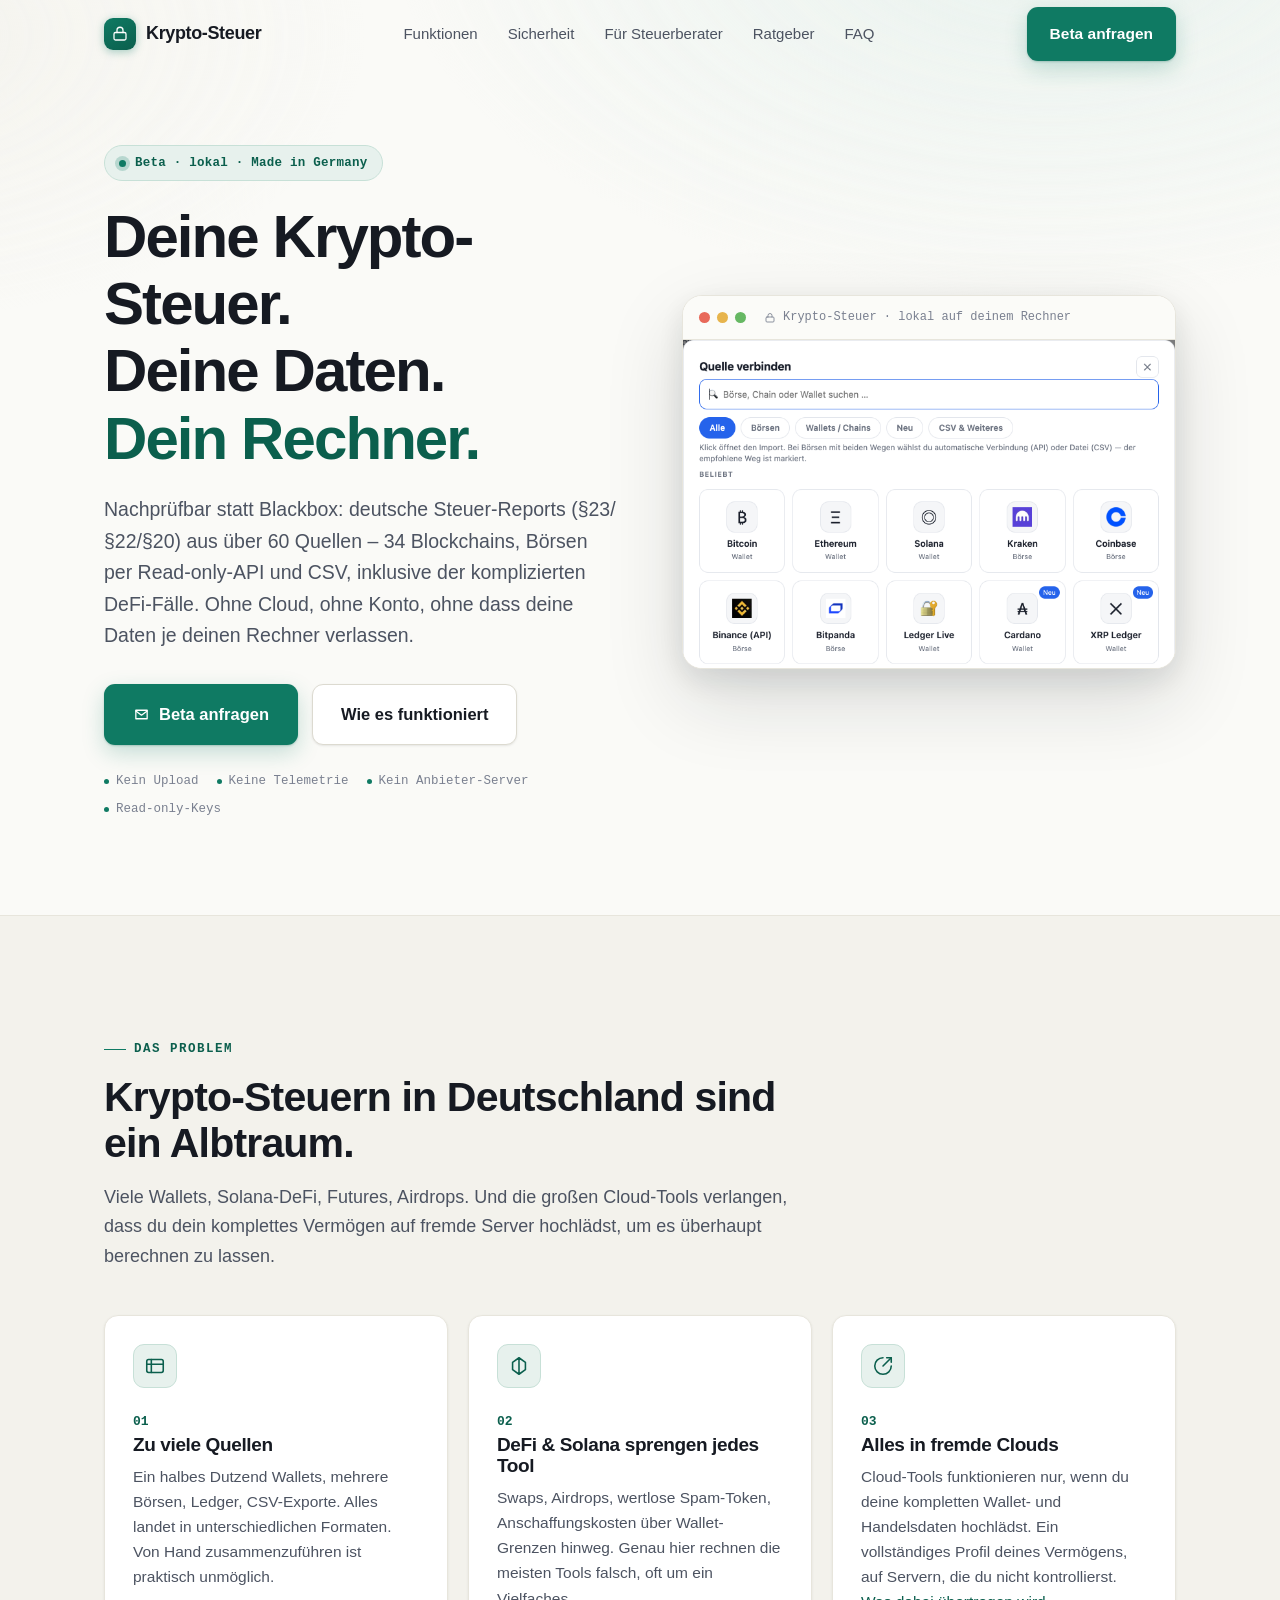
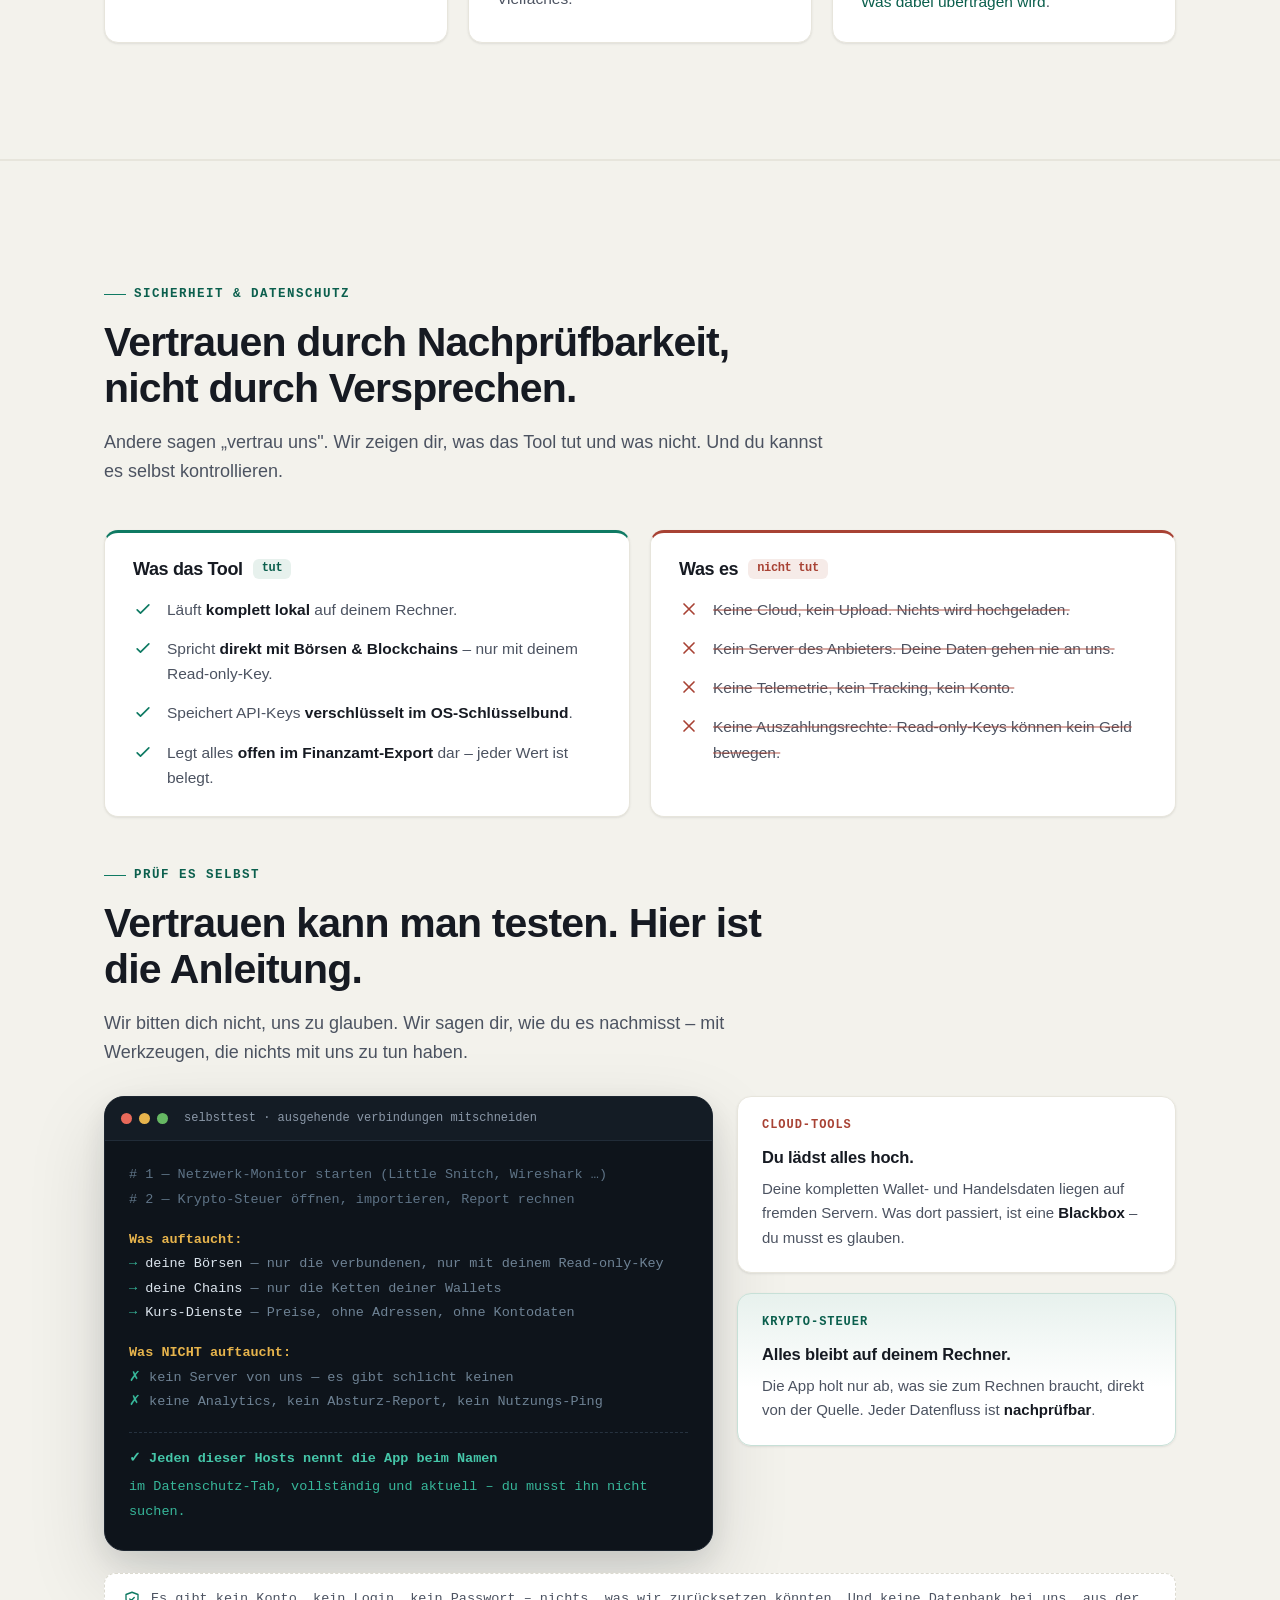
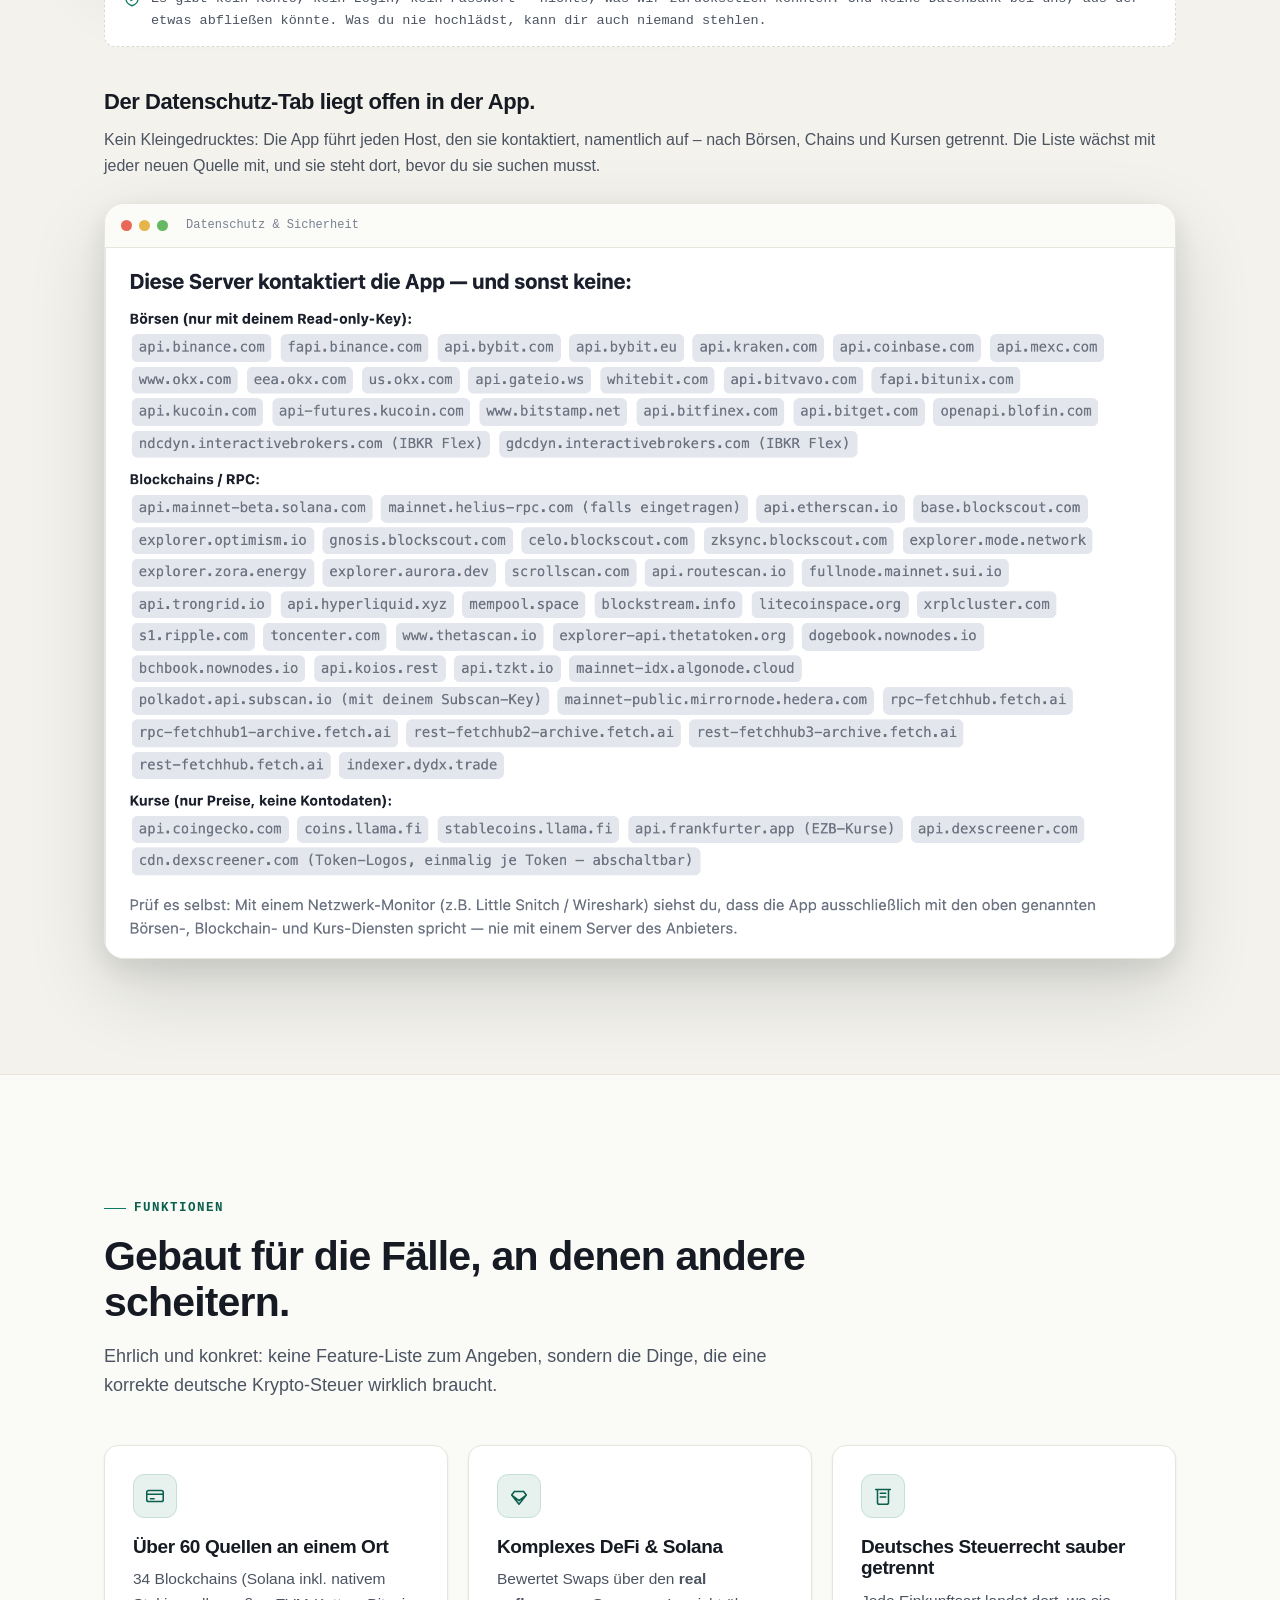
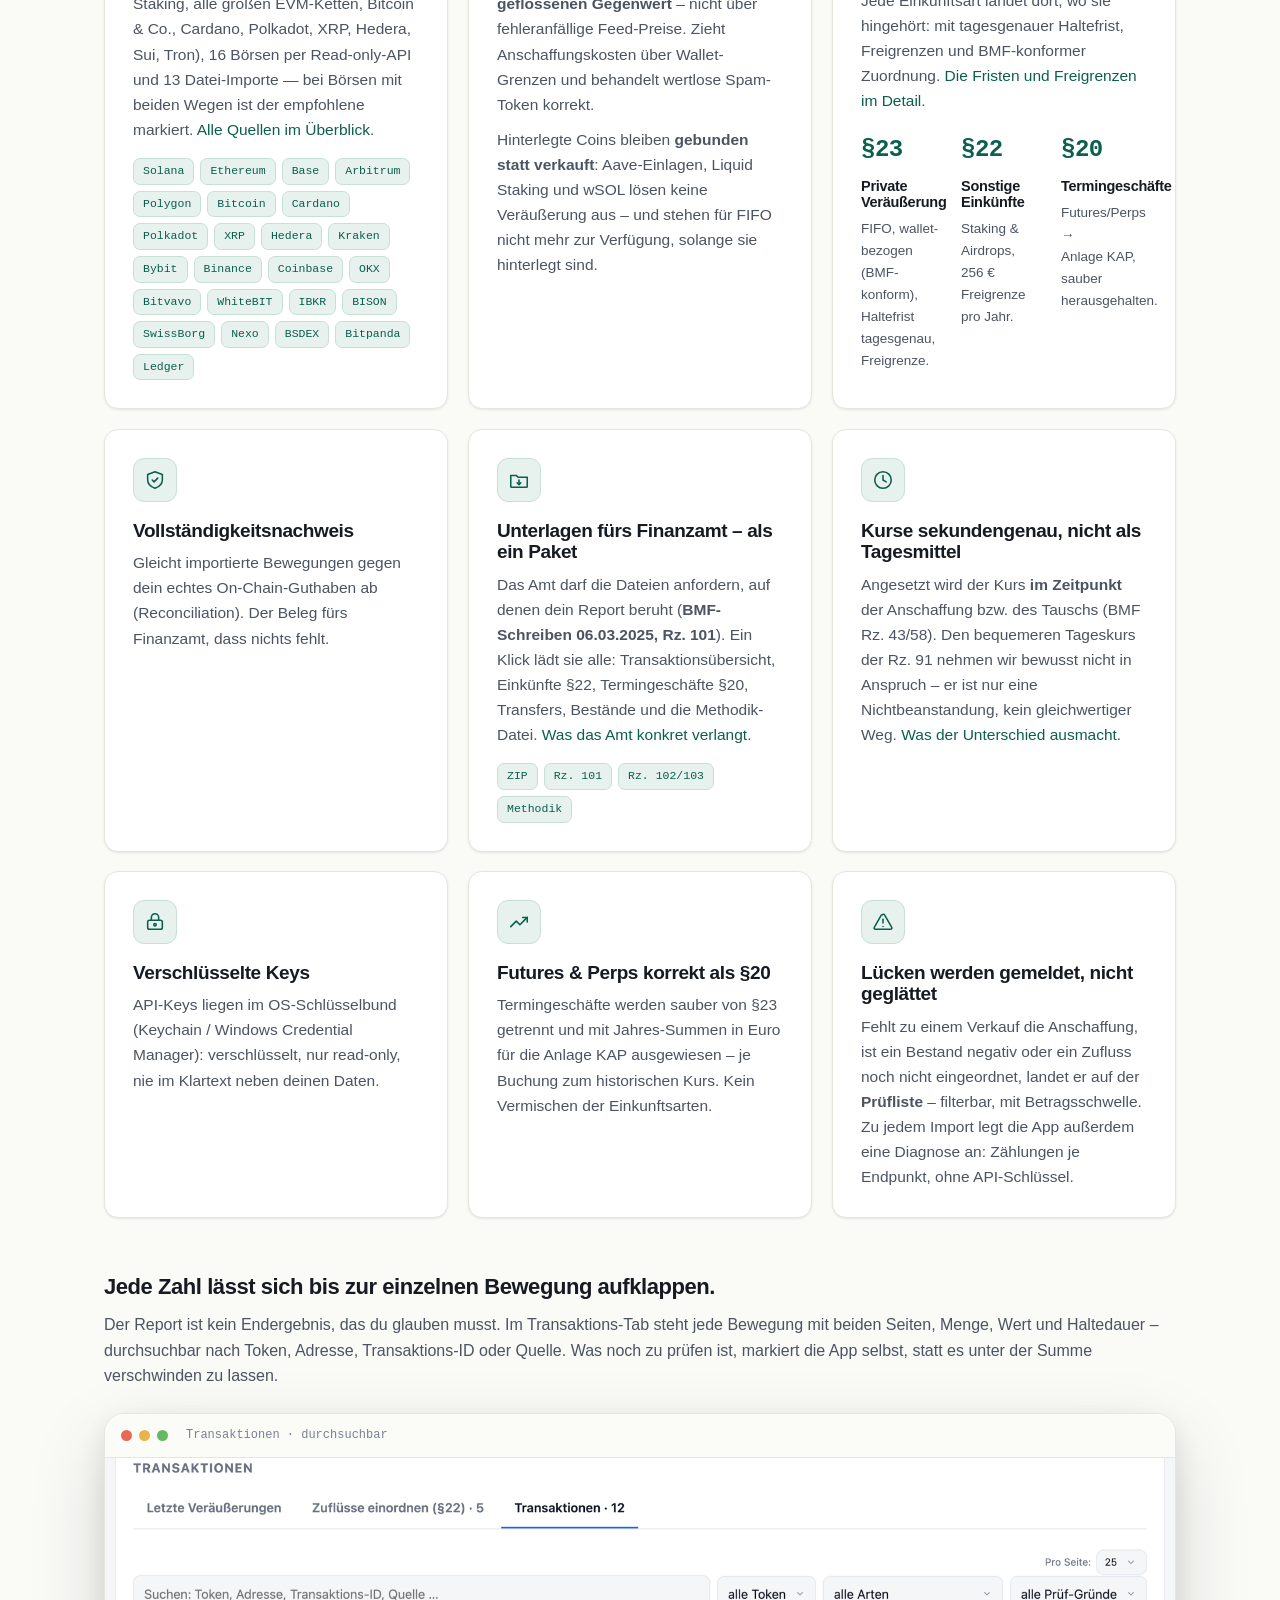
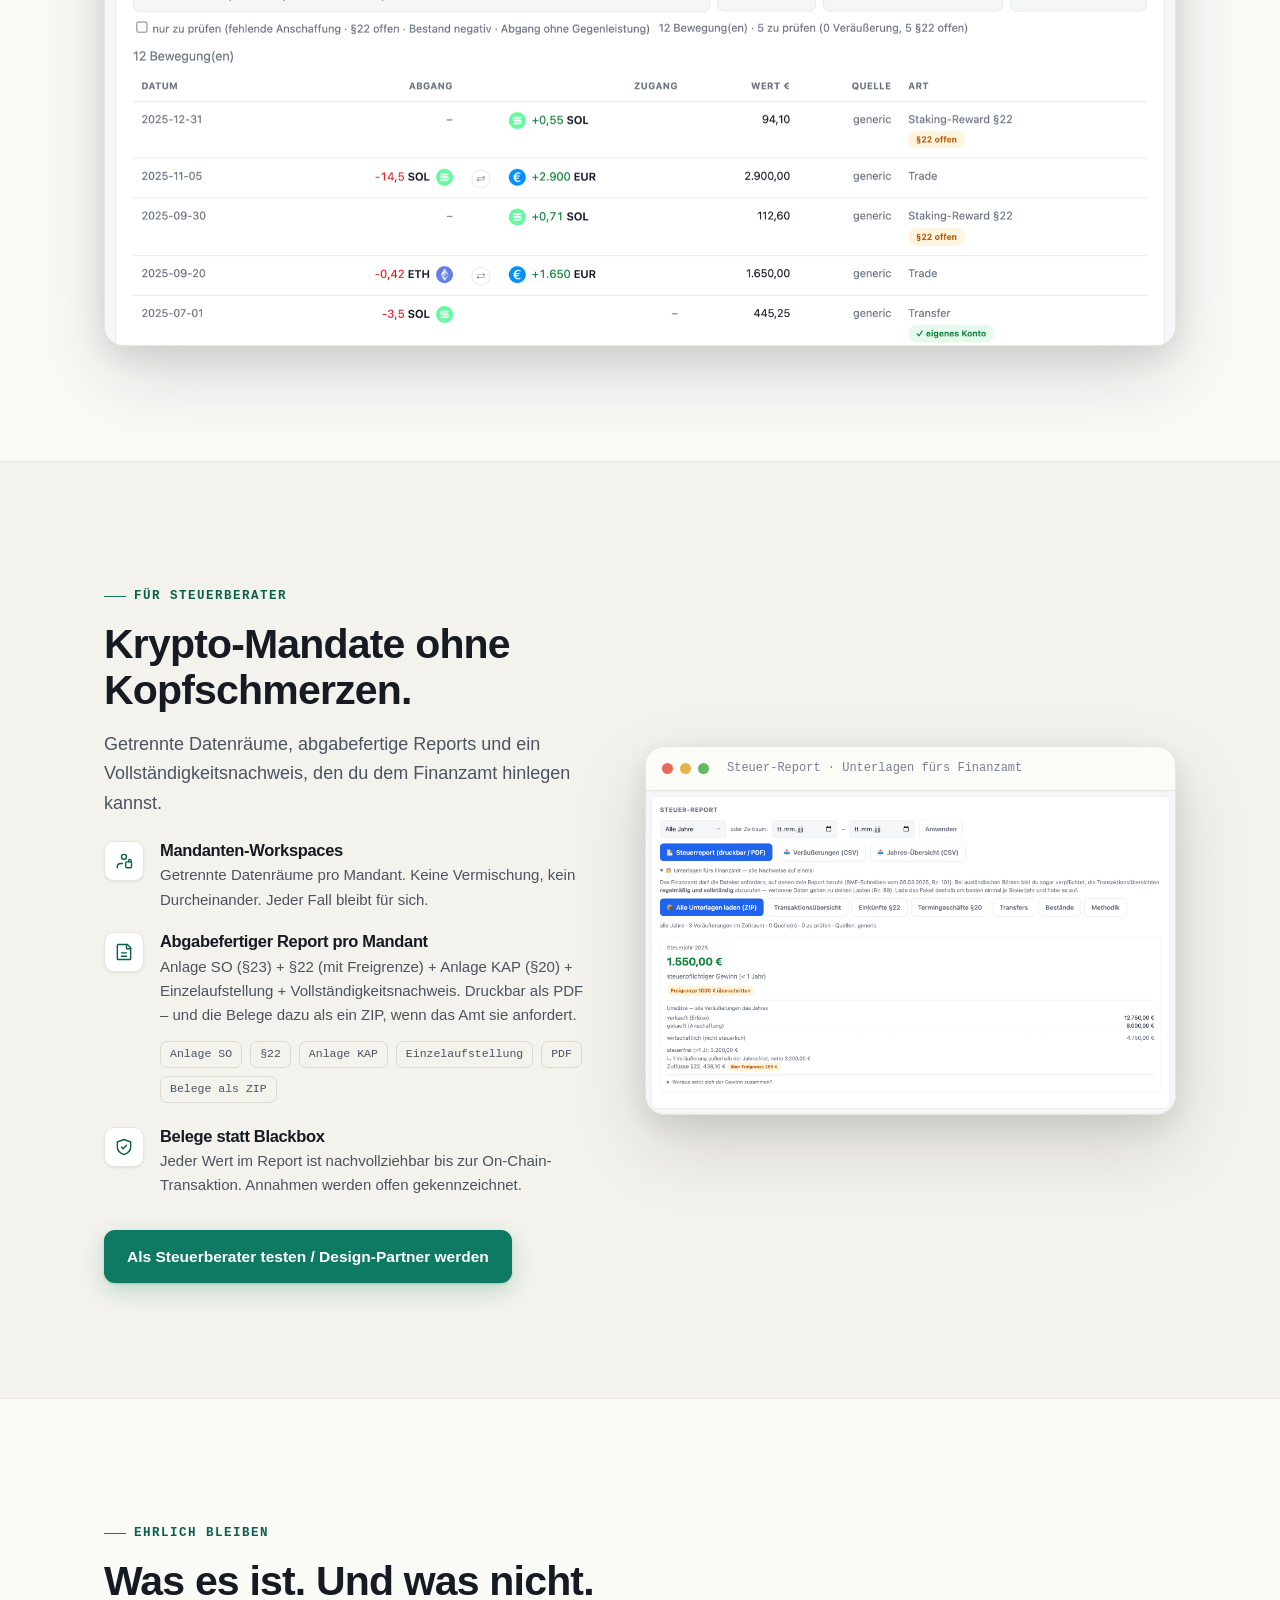
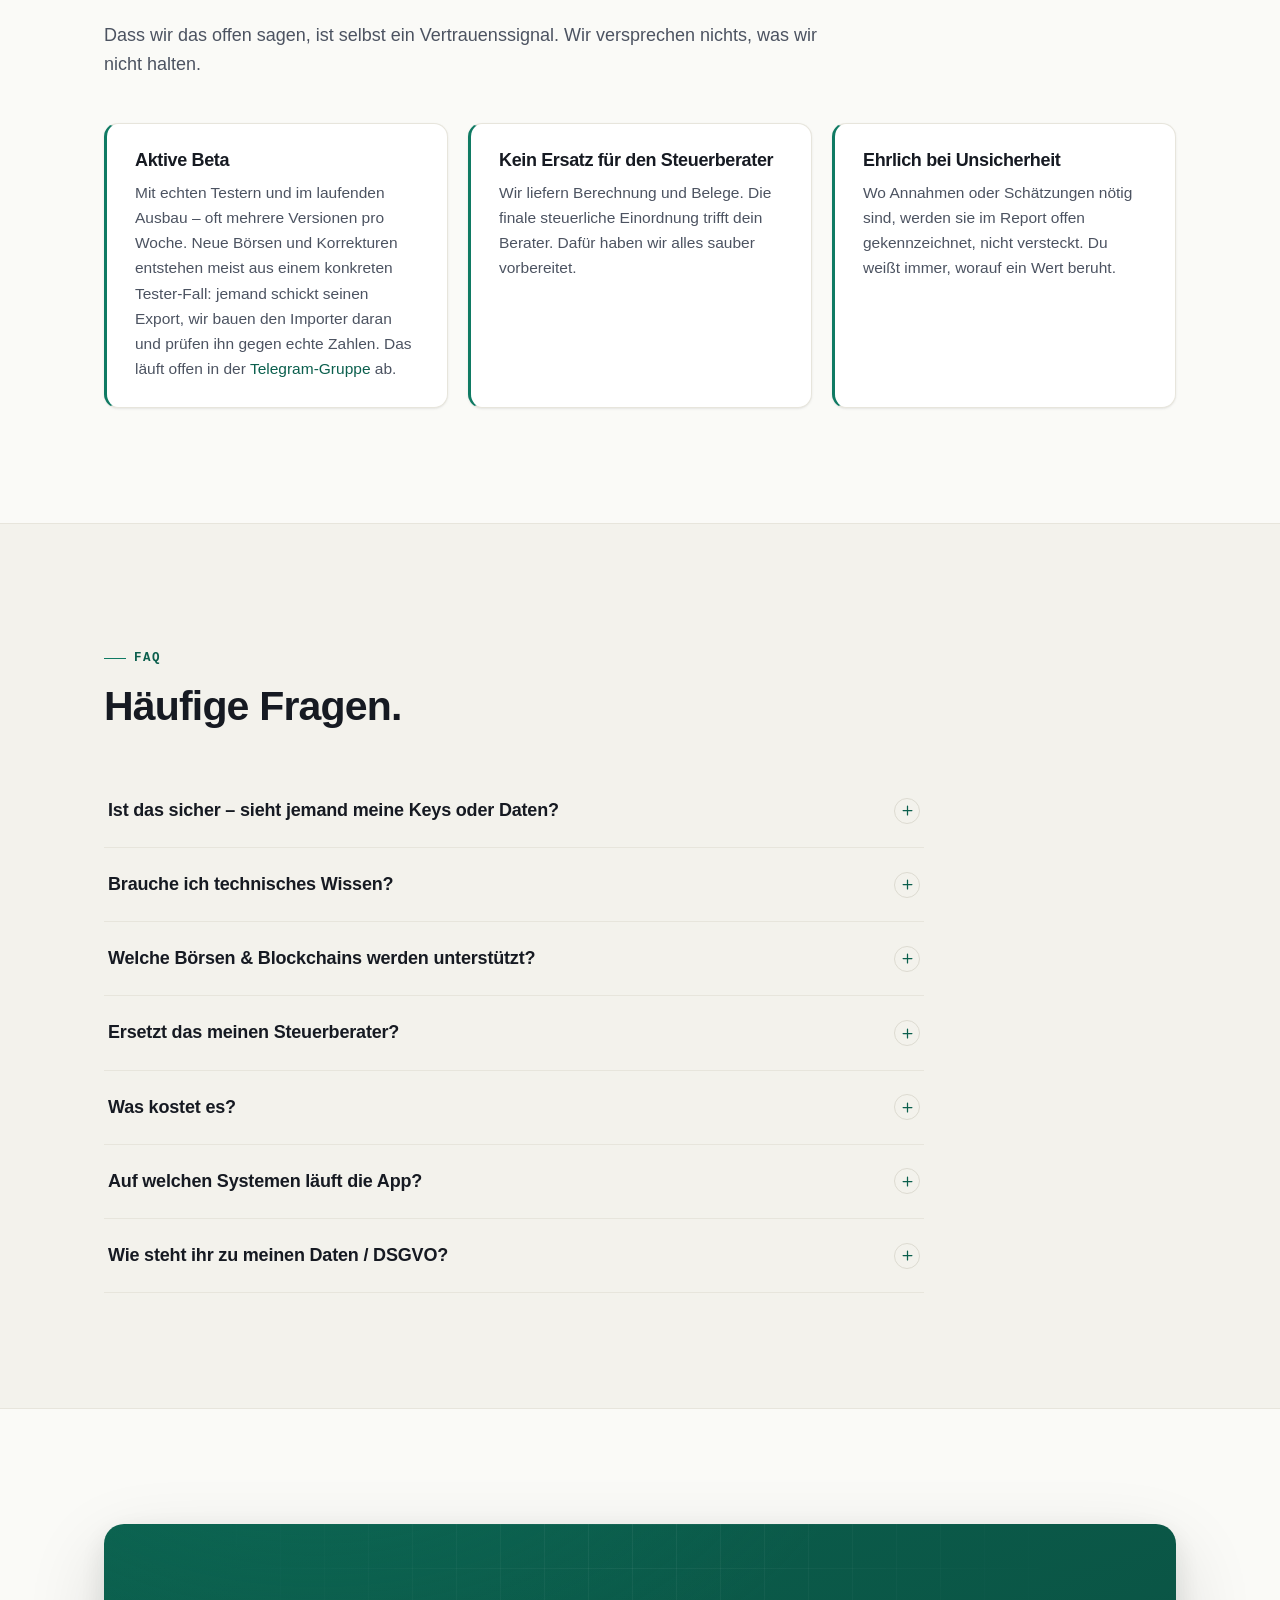
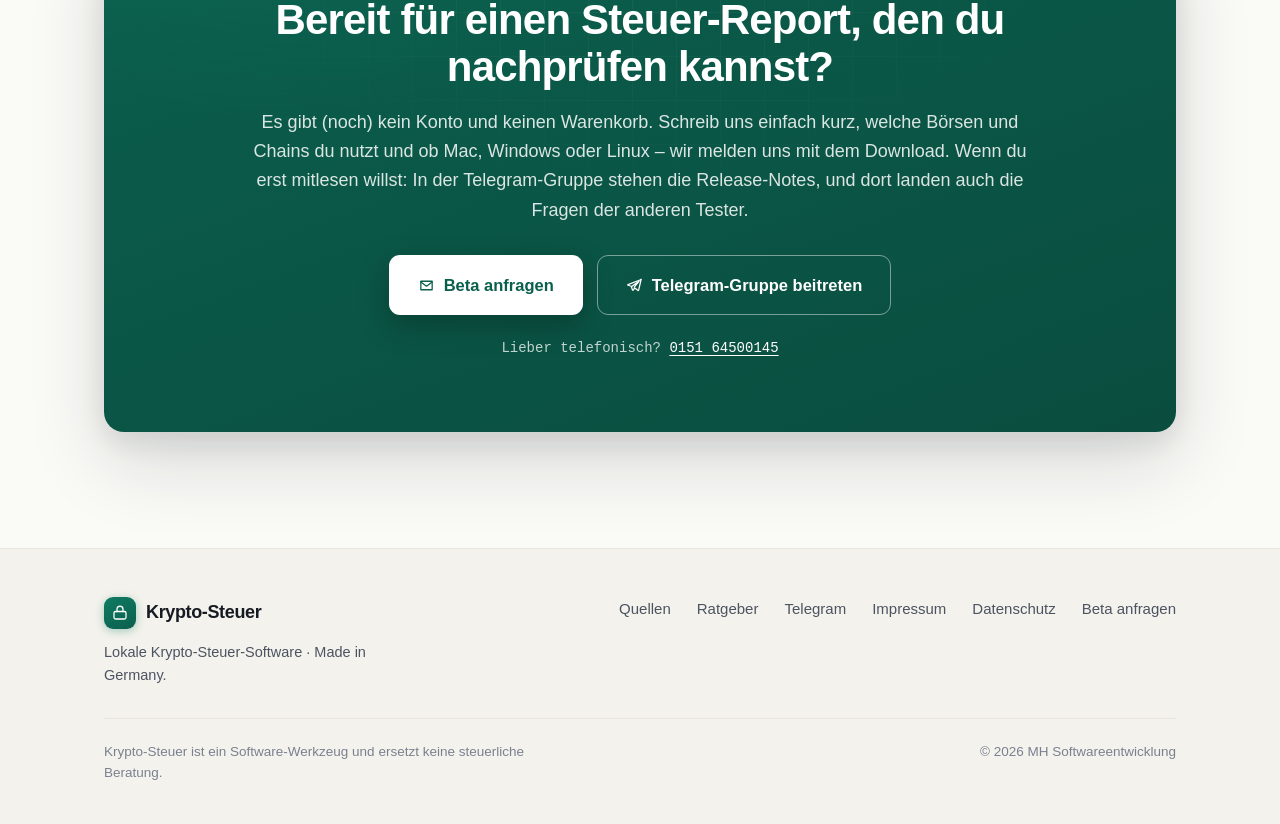
==== commit 500ec231: "Telegram-Gruppe als zweiter, niedrigschwelliger Weg Bisher war der einzige Weg vom Besucher zum Test" ====
--- a/index.html
+++ b/index.html
@@ -84,6 +84,9 @@
     "@type": "Person",
     "name": "Maik Hartmann-Erdt"
   },
+  "sameAs": [
+    "https://t.me/kryptosteuertool"
+  ],
   "address": {
     "@type": "PostalAddress",
     "streetAddress": "Am Kirchberg 7",
@@ -570,7 +573,7 @@
     <div class="grid honesty-grid">
       <article class="honesty-card reveal" data-delay="1">
         <h3>Aktive Beta</h3>
-        <p>Mit echten Testern und im laufenden Ausbau – oft mehrere Versionen pro Woche. Neue Börsen und Korrekturen entstehen meist aus einem konkreten Tester-Fall: jemand schickt seinen Export, wir bauen den Importer daran und prüfen ihn gegen echte Zahlen.</p>
+        <p>Mit echten Testern und im laufenden Ausbau – oft mehrere Versionen pro Woche. Neue Börsen und Korrekturen entstehen meist aus einem konkreten Tester-Fall: jemand schickt seinen Export, wir bauen den Importer daran und prüfen ihn gegen echte Zahlen. Das läuft offen in der <a href="https://t.me/kryptosteuertool" rel="noopener">Telegram-Gruppe</a> ab.</p>
       </article>
       <article class="honesty-card reveal" data-delay="2">
         <h3>Kein Ersatz für den Steuerberater</h3>
@@ -633,11 +636,15 @@
   <div class="wrap">
     <div class="cta-final reveal">
       <h2>Bereit für einen Steuer-Report, den du nachprüfen kannst?</h2>
-      <p>Es gibt (noch) kein Konto und keinen Warenkorb. Schreib uns einfach kurz, welche Börsen und Chains du nutzt und ob Mac, Windows oder Linux. Wir melden uns mit dem Download.</p>
+      <p>Es gibt (noch) kein Konto und keinen Warenkorb. Schreib uns einfach kurz, welche Börsen und Chains du nutzt und ob Mac, Windows oder Linux – wir melden uns mit dem Download. Wenn du erst mitlesen willst: In der Telegram-Gruppe stehen die Release-Notes, und dort landen auch die Fragen der anderen Tester.</p>
       <div class="cta-row">
         <a class="btn btn-primary btn-lg" href="mailto:info@meine-kryptosteuer.de?subject=Beta-Zugang%20Krypto-Steuer&body=Hallo%2C%0A%0Aich%20m%C3%B6chte%20die%20Beta%20testen.%0A%0ABörsen%2FChains%3A%20%0ABetriebssystem%20(Mac%2FWindows%2FLinux)%3A%20%0A%0AViele%20Grüße">
           <svg viewBox="0 0 24 24" fill="none" stroke="currentColor" stroke-width="1.8" stroke-linecap="round" stroke-linejoin="round"><path d="M4 6h16v12H4z"/><path d="m4 7 8 6 8-6"/></svg>
           Beta anfragen
+        </a>
+        <a class="btn btn-ghost btn-lg" href="https://t.me/kryptosteuertool" rel="noopener">
+          <svg viewBox="0 0 24 24" fill="none" stroke="currentColor" stroke-width="1.8" stroke-linecap="round" stroke-linejoin="round"><path d="M21.5 3.5 2.8 10.7a.5.5 0 0 0 .04.94l4.6 1.42 1.74 5.2a.5.5 0 0 0 .87.16l2.4-2.85 4.6 3.38a.5.5 0 0 0 .78-.29l3.4-14.5a.5.5 0 0 0-.73-.56z"/><path d="m8.4 13.06 9.9-6.9-6.7 8.2"/></svg>
+          Telegram-Gruppe beitreten
         </a>
       </div>
       <p class="phone">Lieber telefonisch? <a href="tel:+4915164500145">0151 64500145</a></p>
@@ -663,6 +670,7 @@
       <nav class="footer-links" aria-label="Footer">
         <a href="quellen/">Quellen</a>
         <a href="ratgeber/">Ratgeber</a>
+        <a href="https://t.me/kryptosteuertool" rel="noopener">Telegram</a>
         <a href="impressum.html">Impressum</a>
         <a href="datenschutz.html">Datenschutz</a>
         <a href="#kontakt">Beta anfragen</a>
--- a/assets/site.css
+++ b/assets/site.css
@@ -724,6 +724,15 @@
   box-shadow: 0 10px 30px rgba(0,0,0,.25);
 }
 .cta-final .btn-primary:hover { background: #fff; color: var(--accent-deep); transform: translateY(-2px); }
+/* Zweiter Weg auf der grünen Fläche: sichtbar, aber erkennbar nachrangig zum Haupt-CTA. */
+.cta-final .btn-ghost {
+  background: transparent; color: #fff;
+  border-color: rgba(255,255,255,.45); box-shadow: none;
+}
+.cta-final .btn-ghost:hover {
+  background: rgba(255,255,255,.12); color: #fff;
+  border-color: rgba(255,255,255,.75); transform: translateY(-2px); box-shadow: none;
+}
 .cta-final .cta-row { margin-top: 30px; display: flex; flex-wrap: wrap; gap: 14px; justify-content: center; }
 .cta-final .phone {
   margin-top: 22px;
